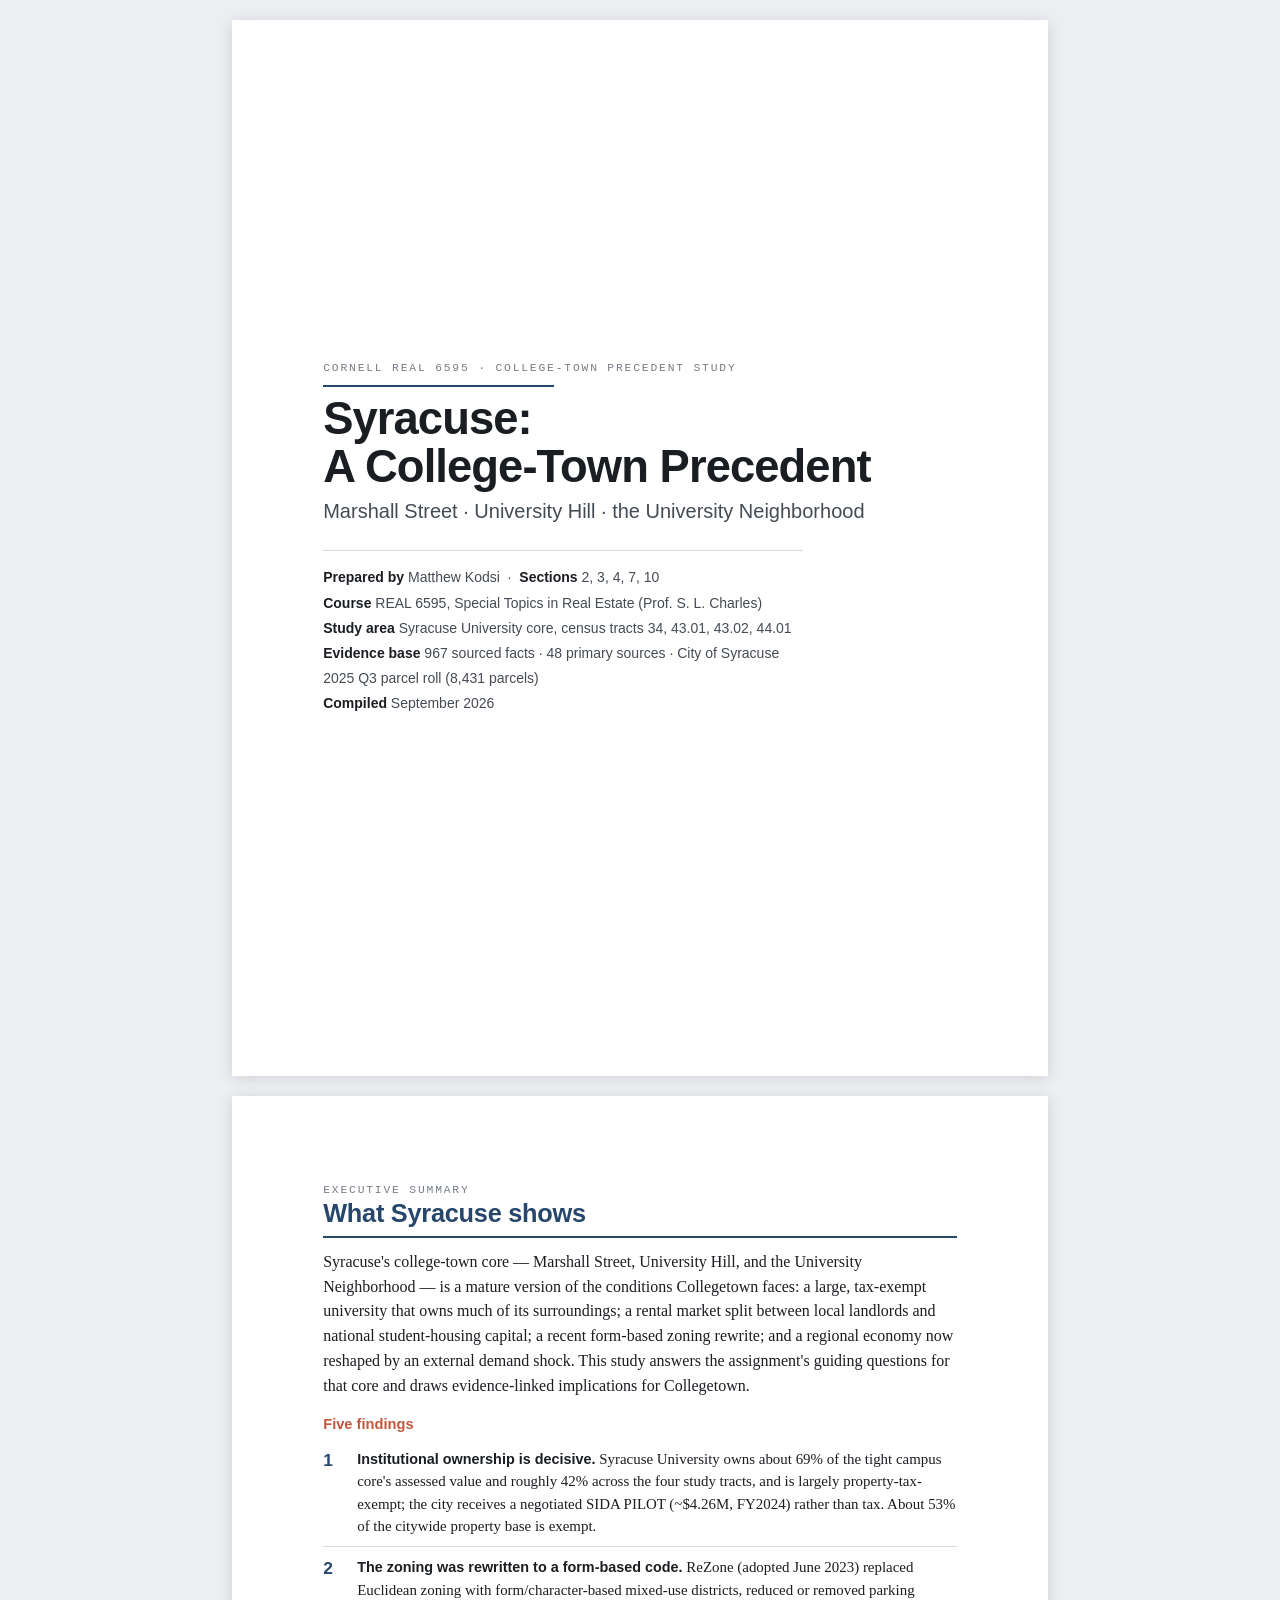
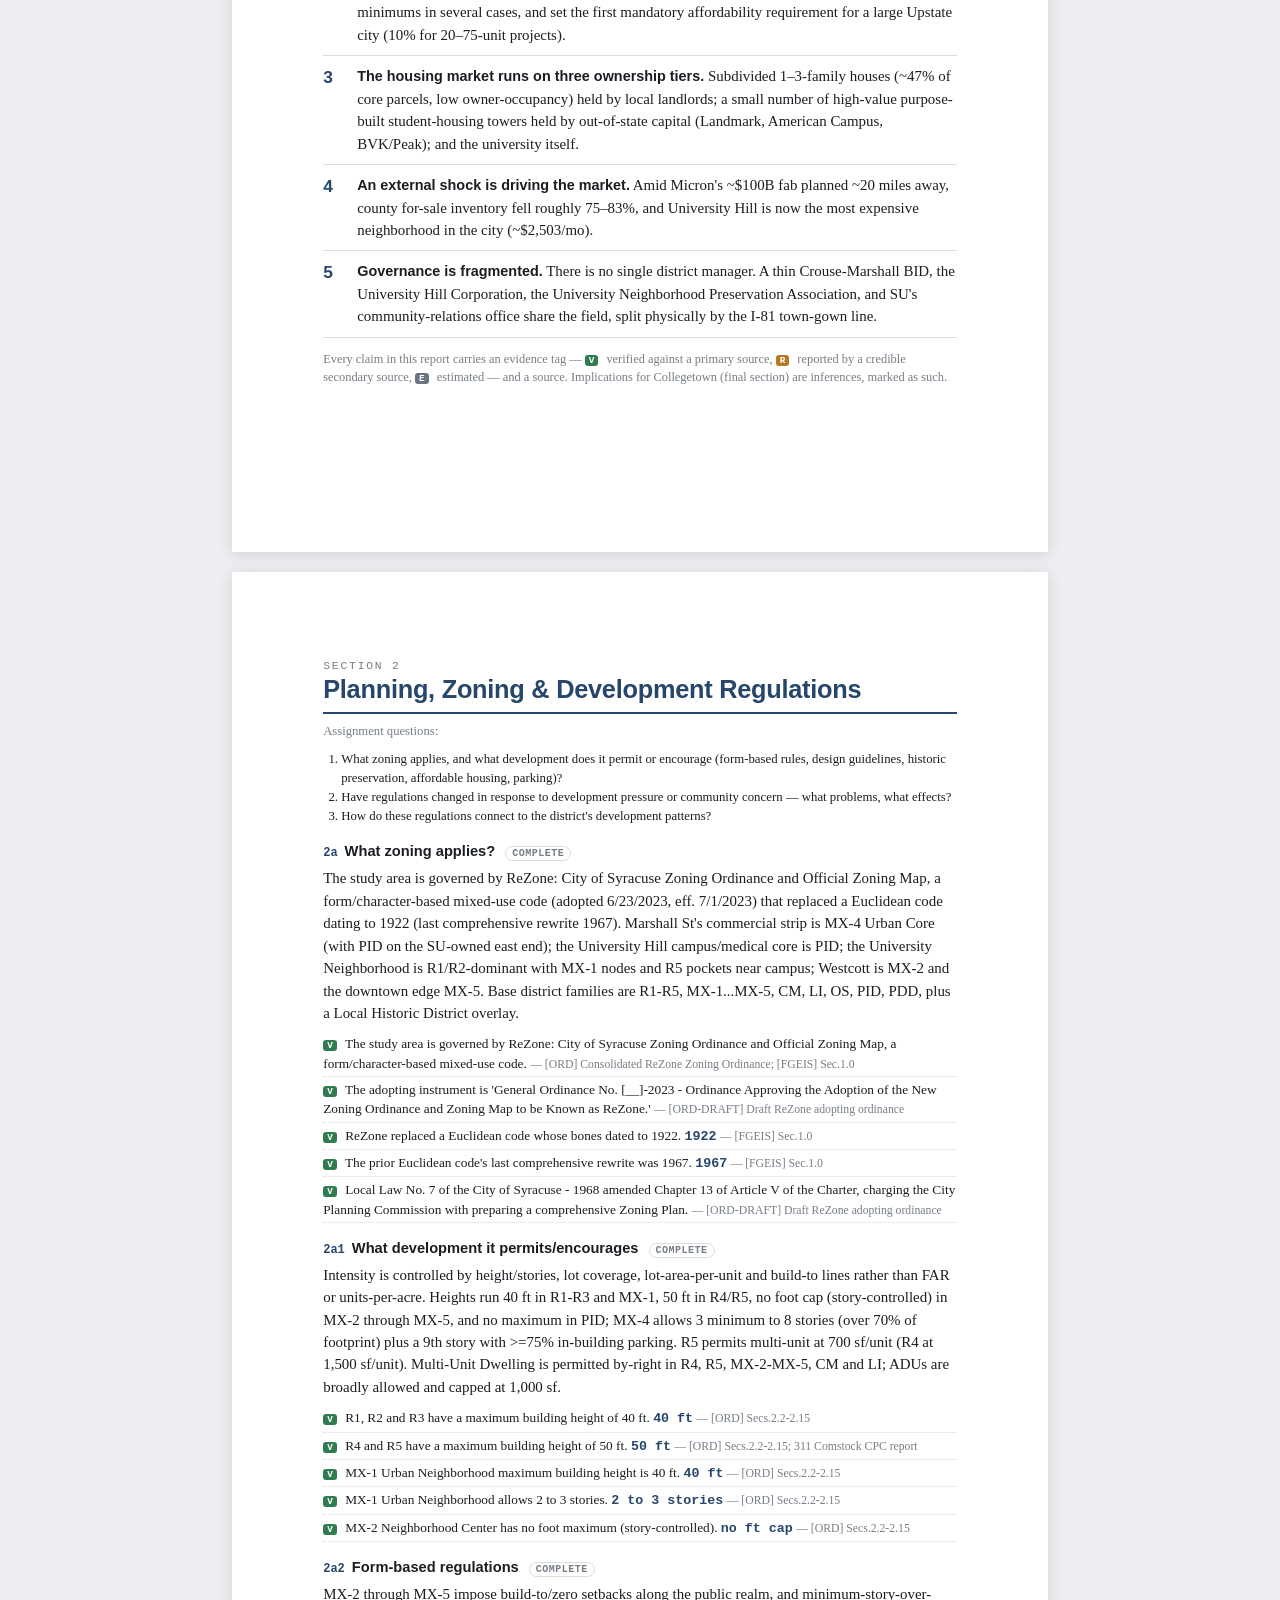
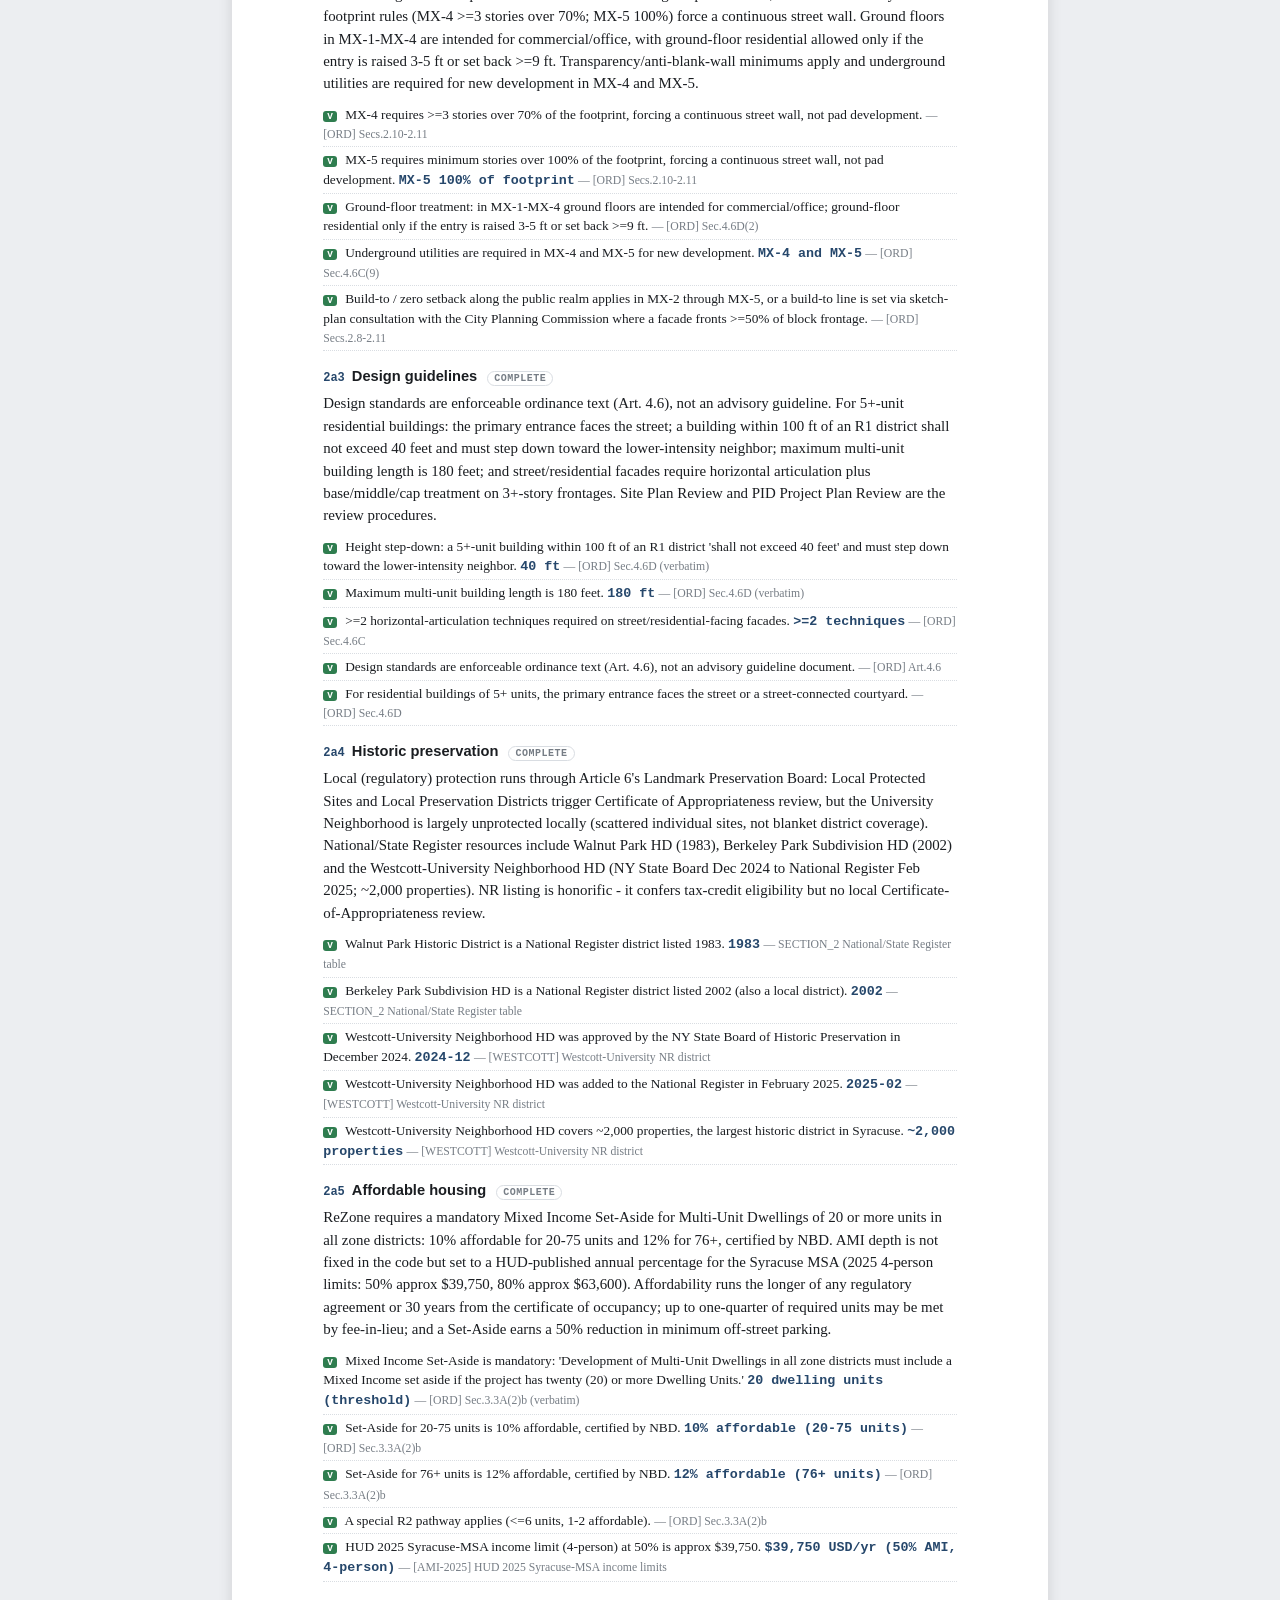
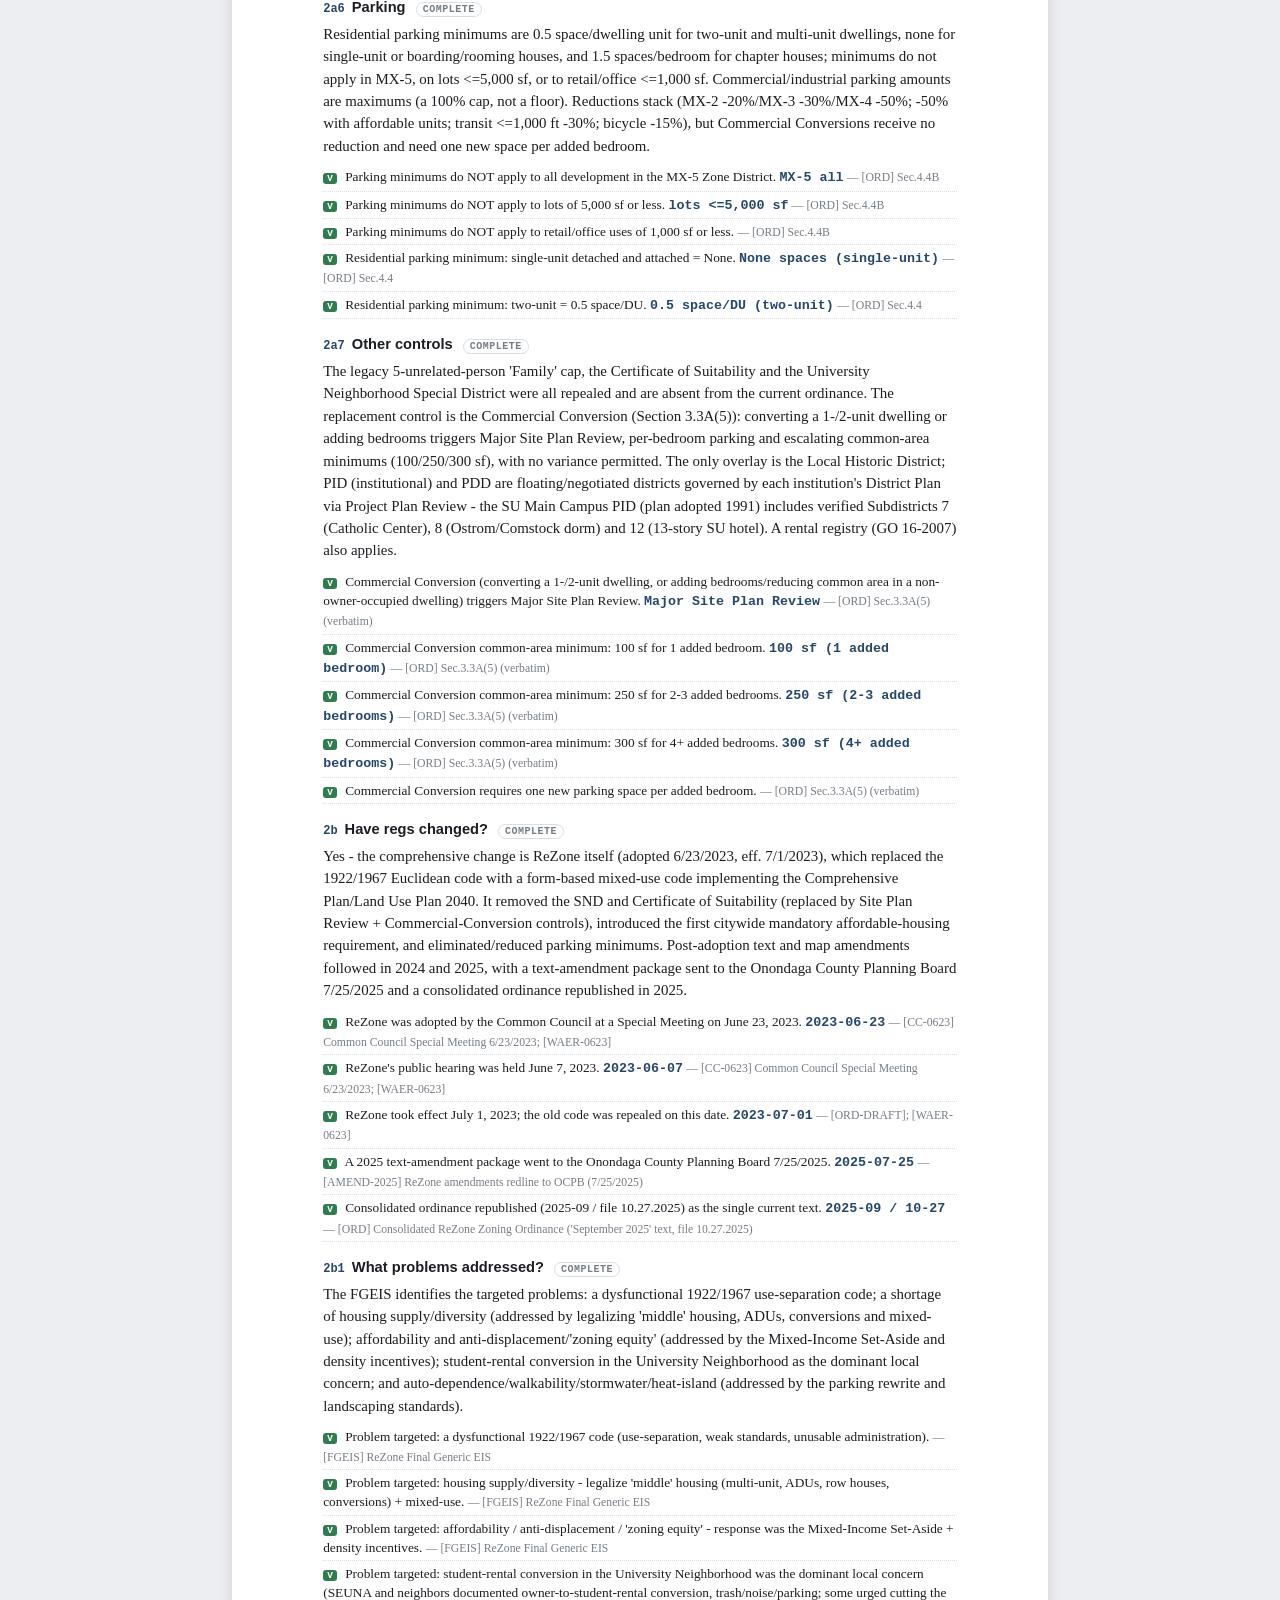
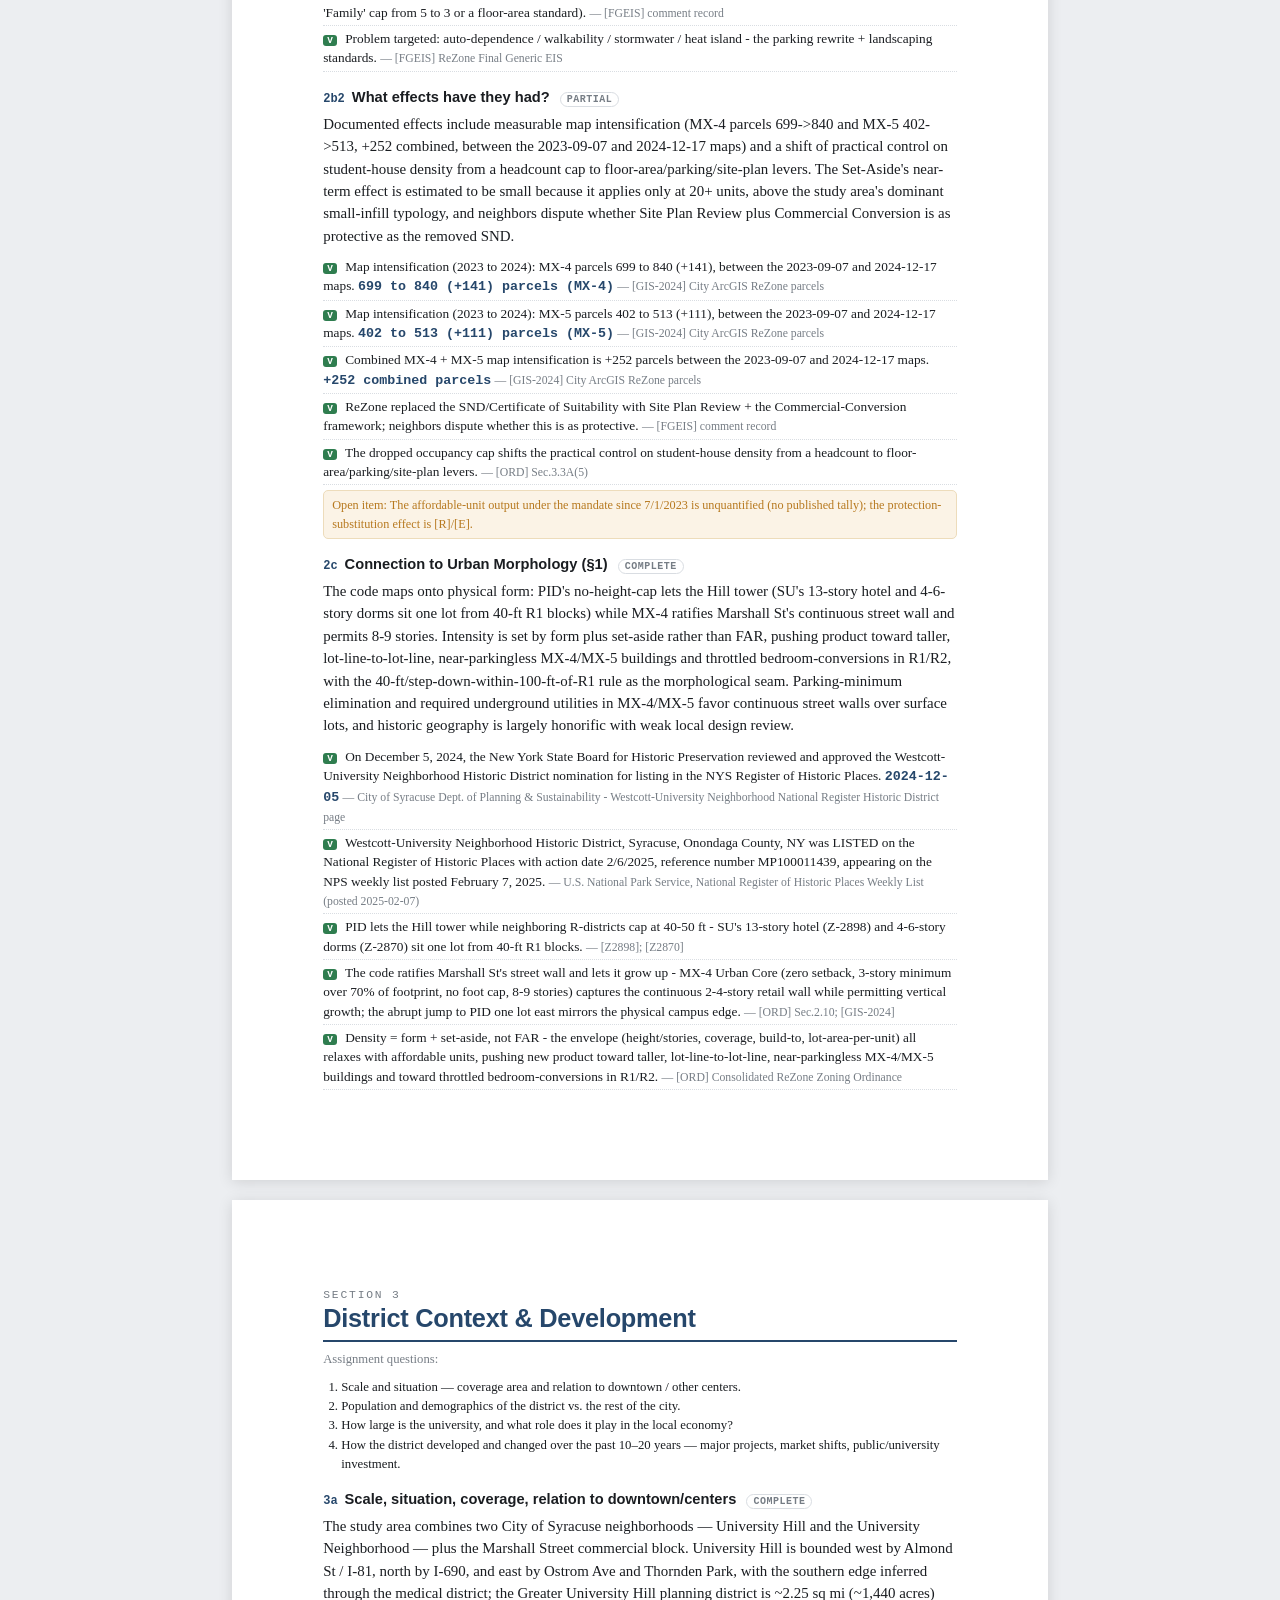
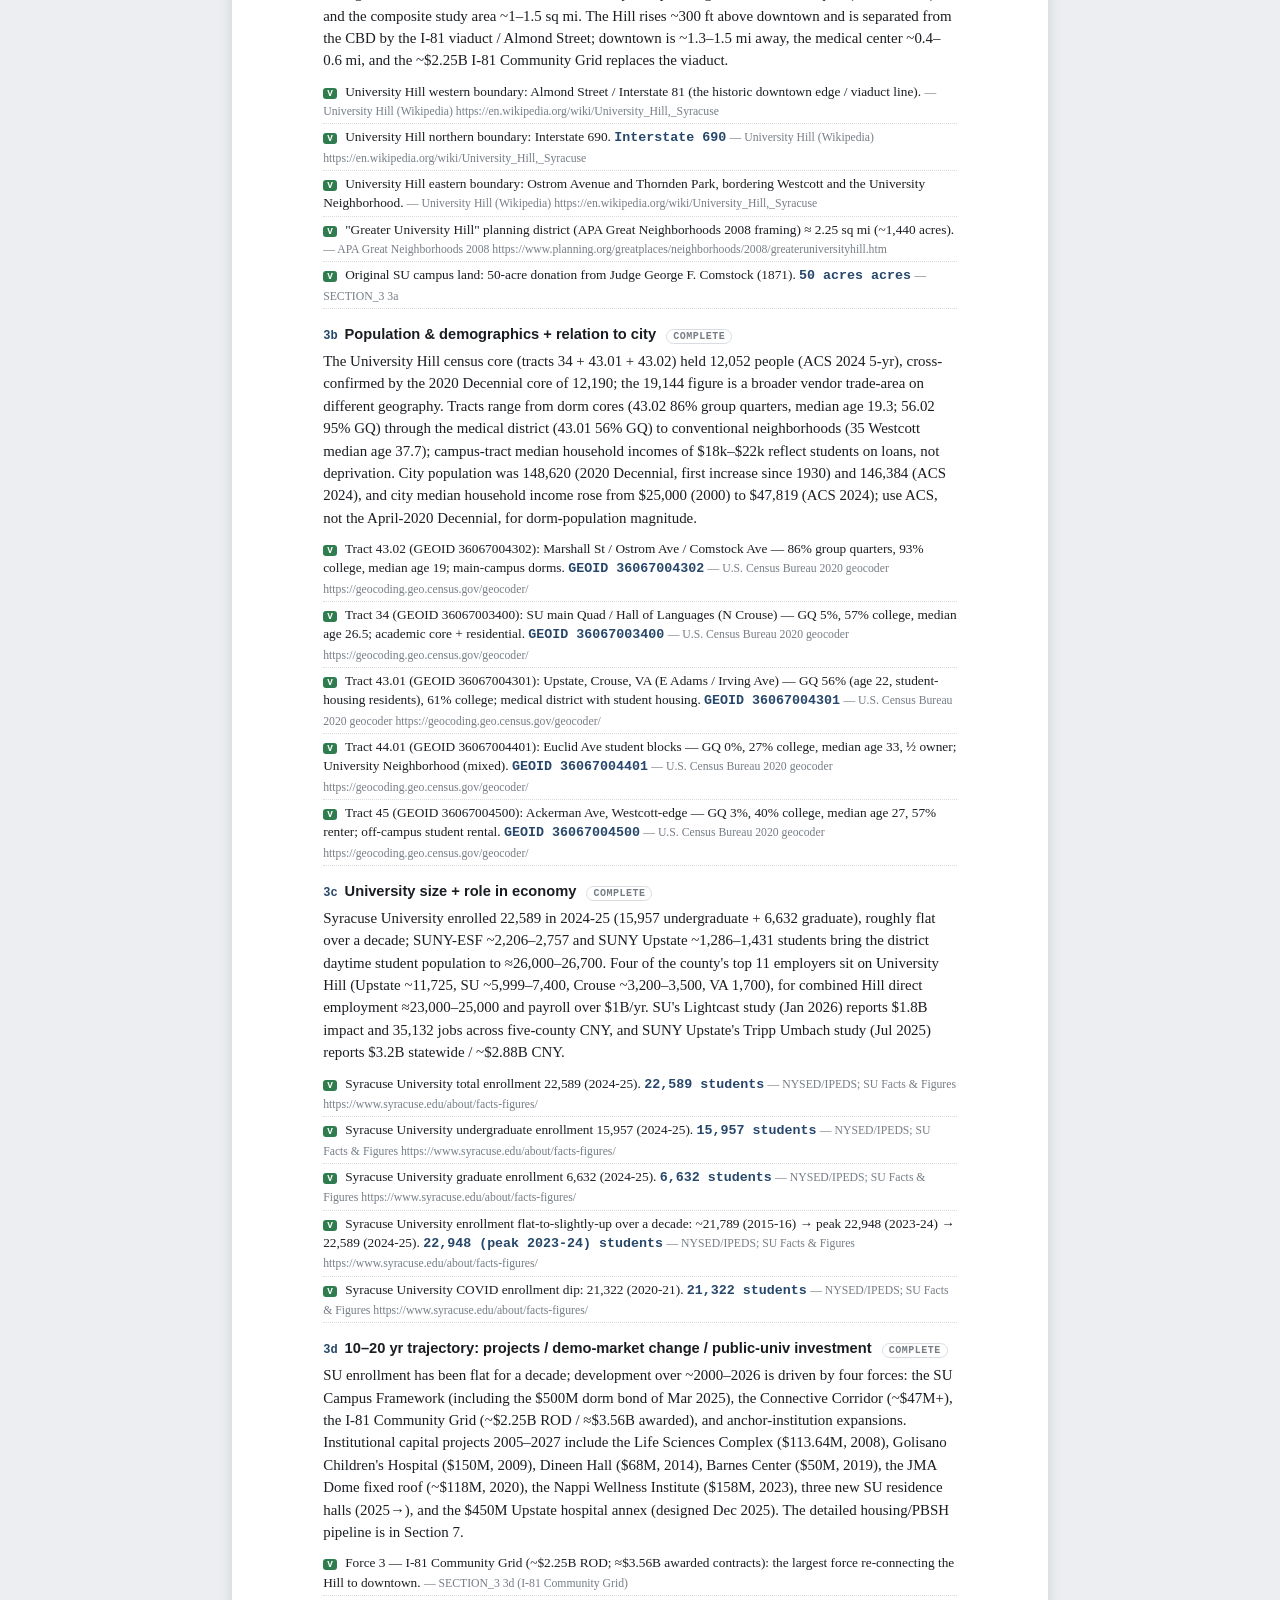
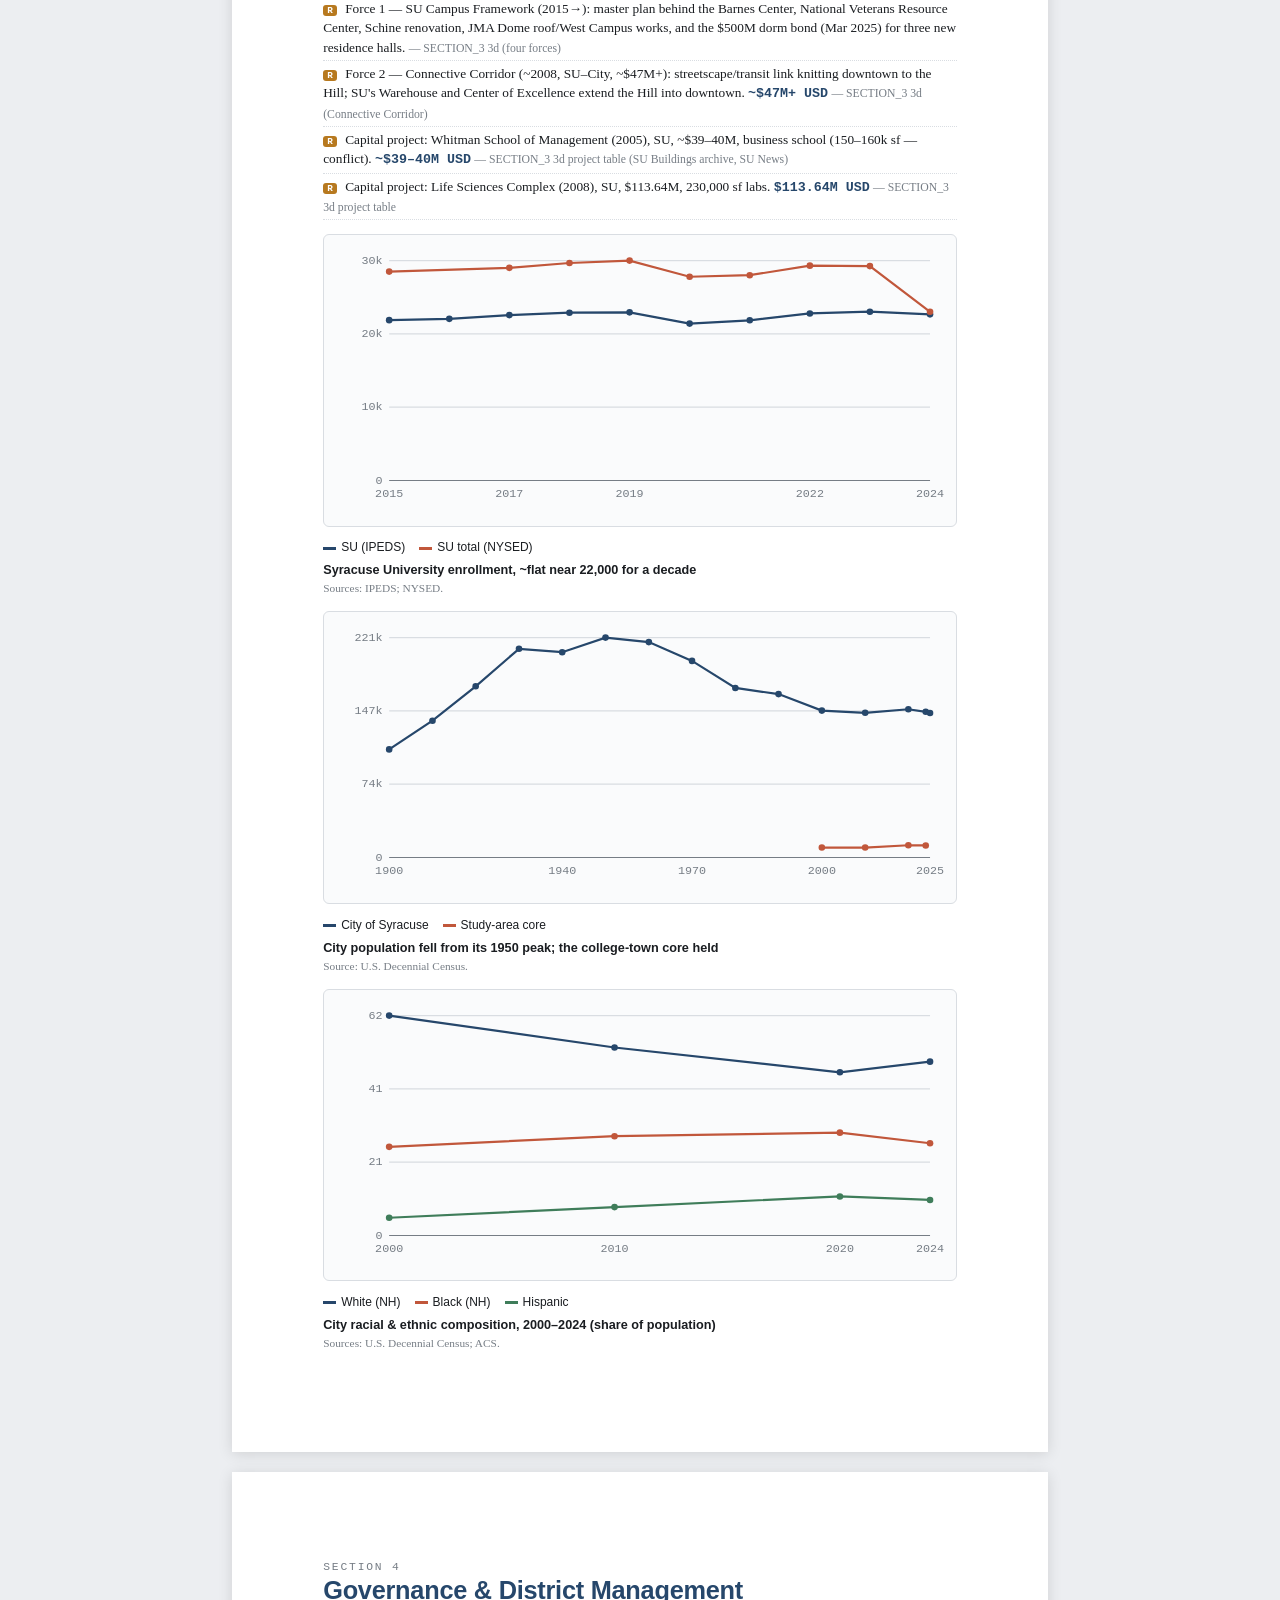
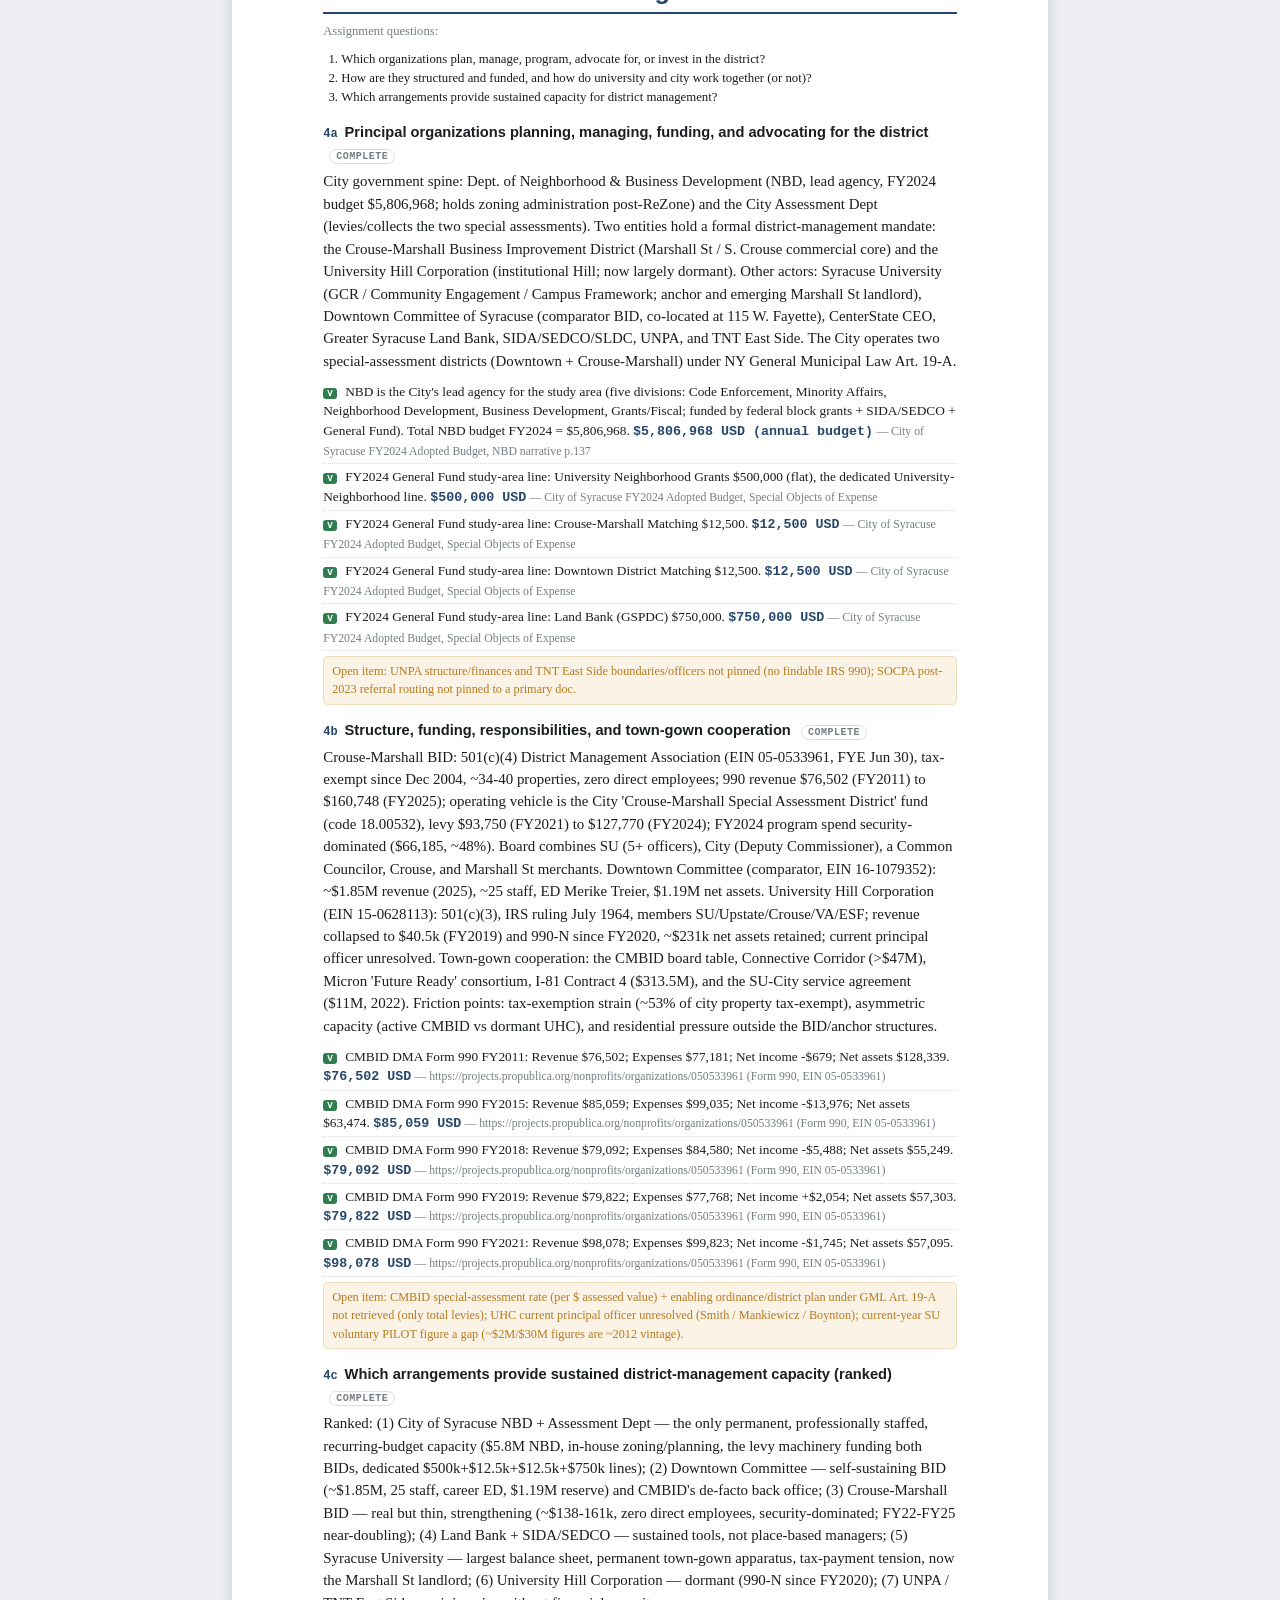
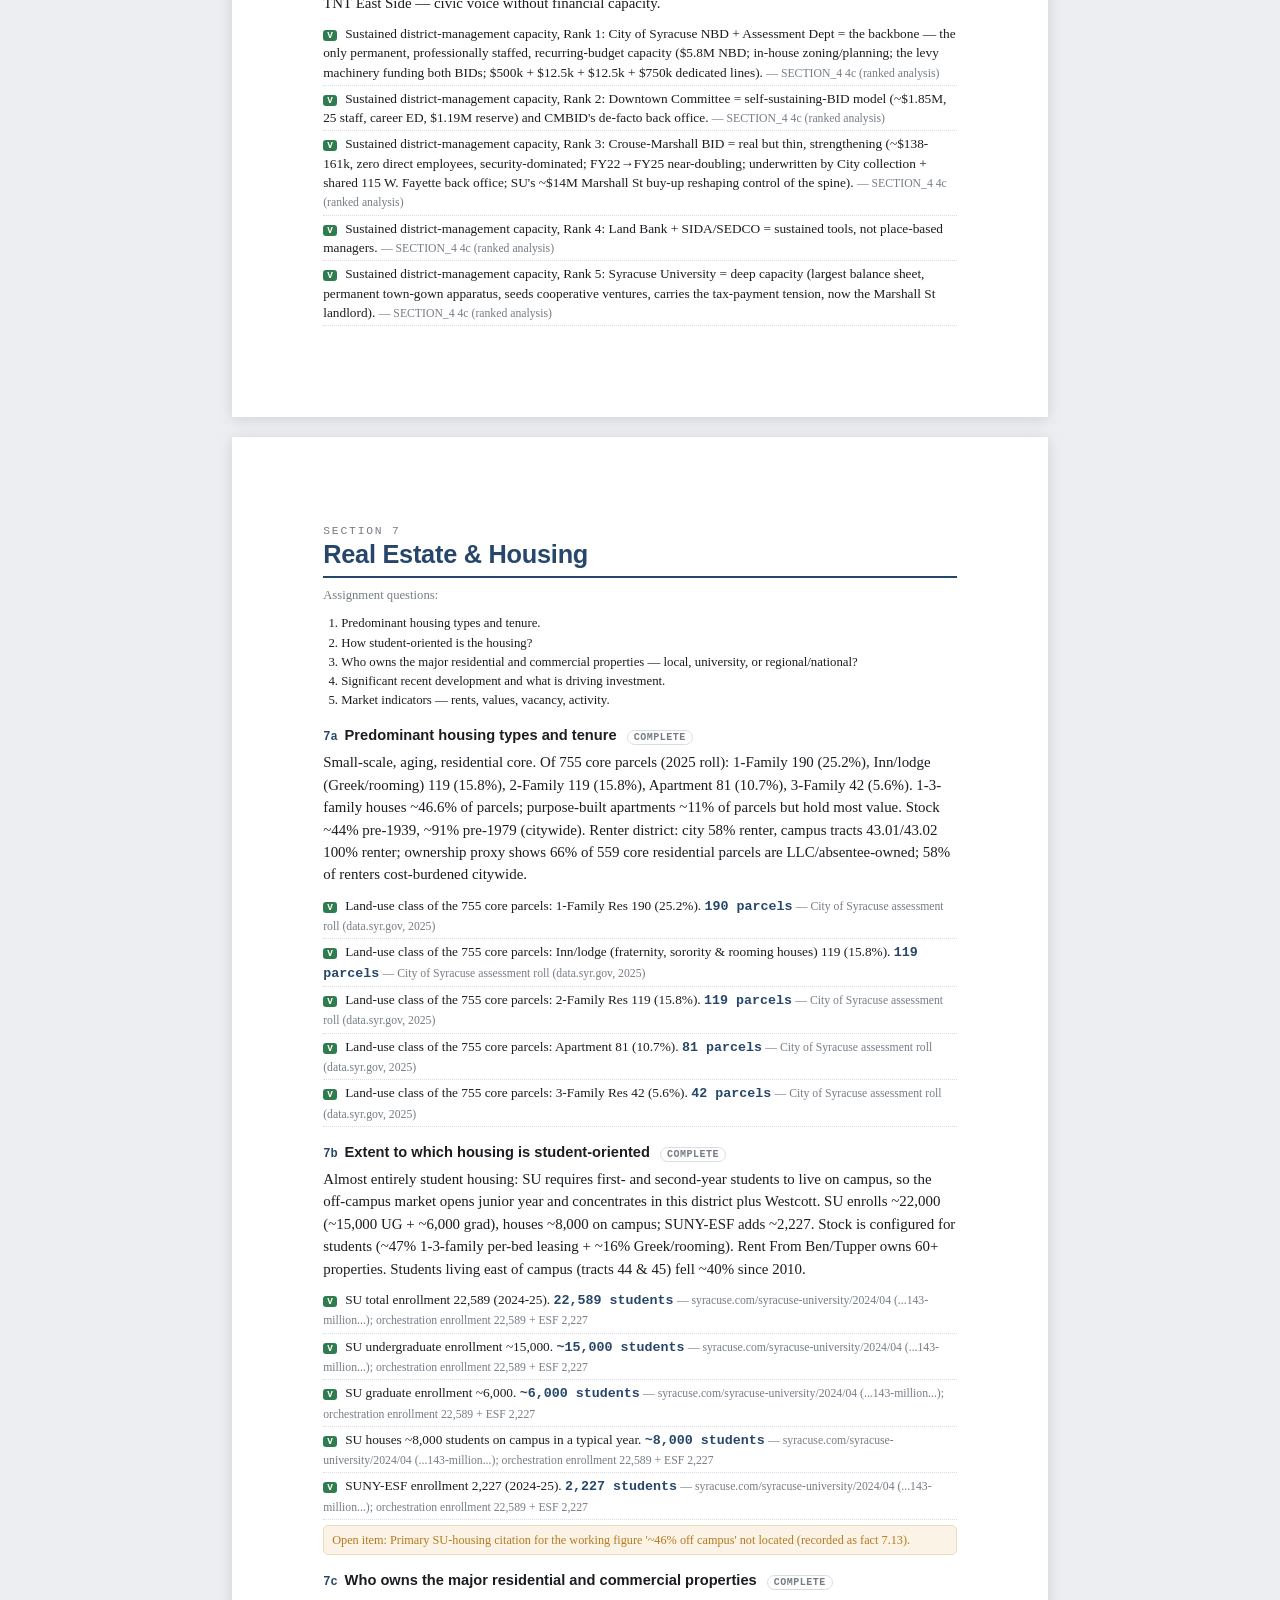
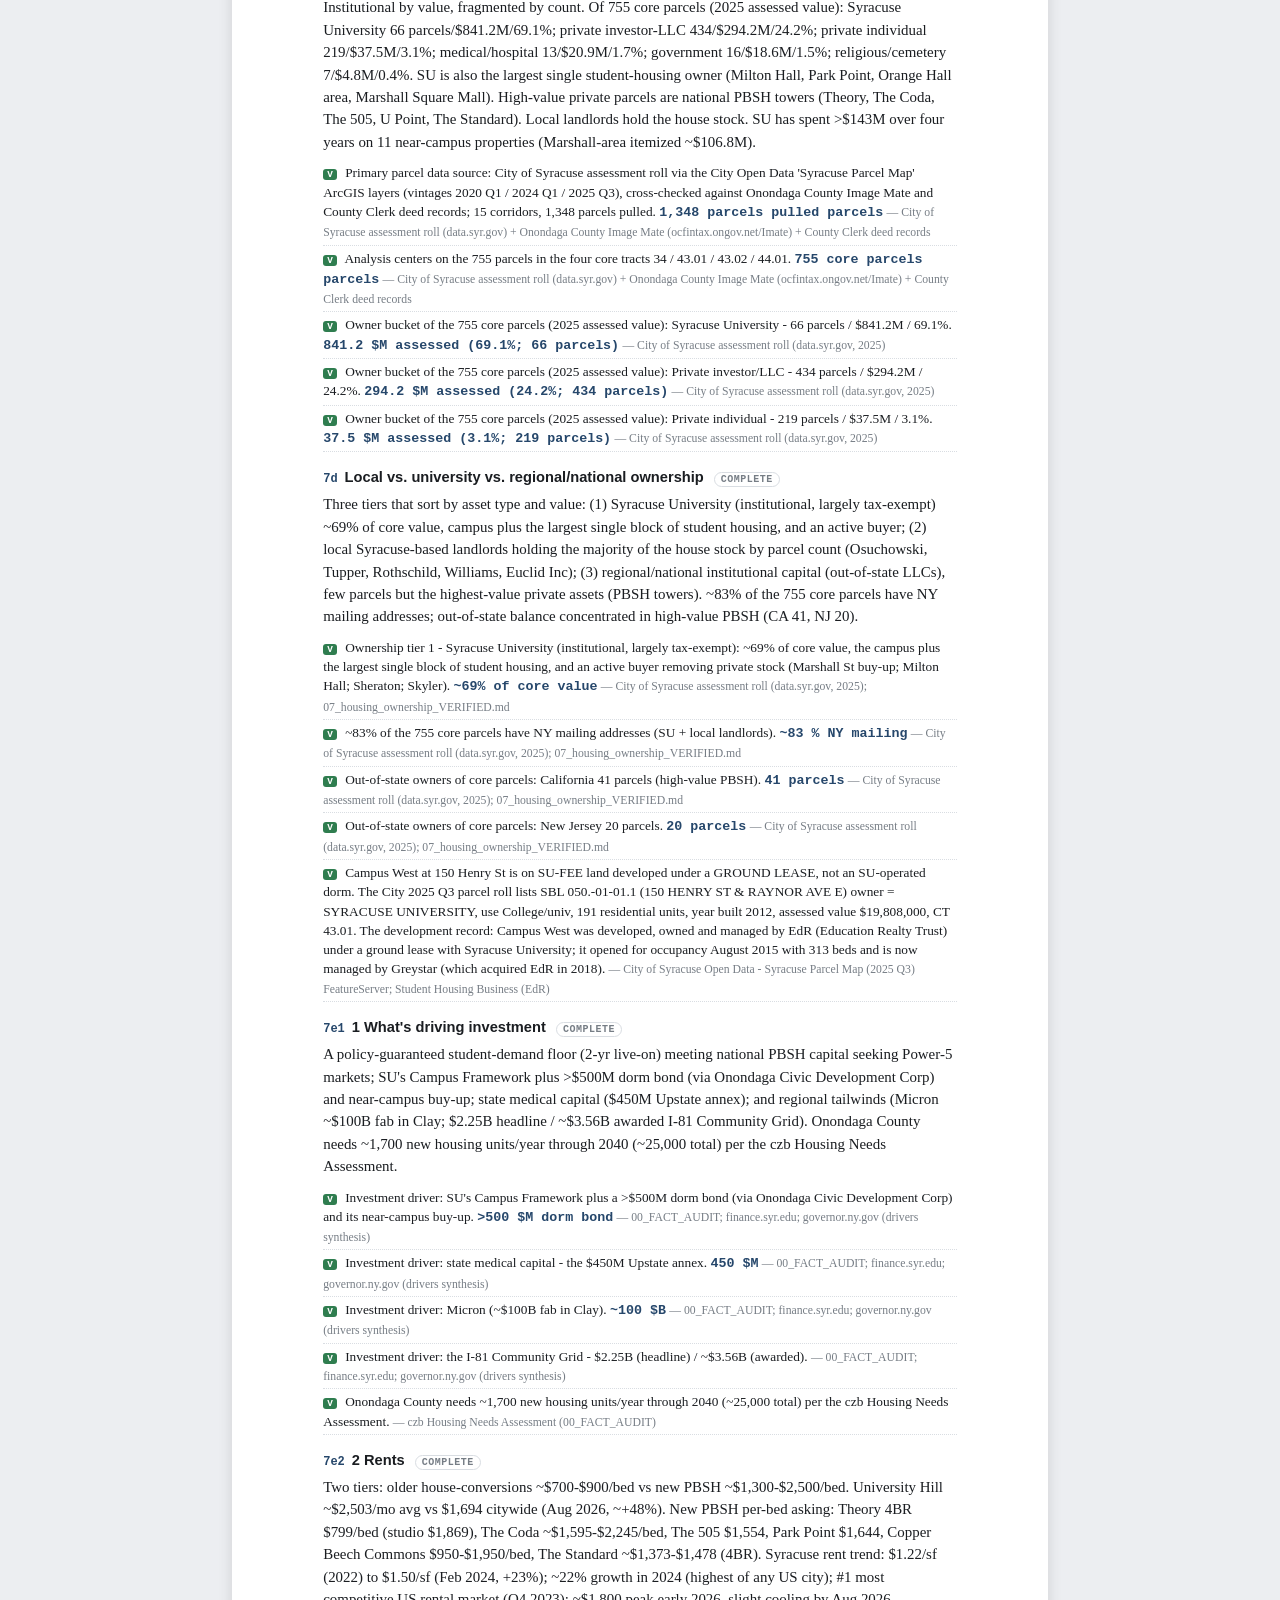
==== report.html @ fe42d358 "Syracuse College-Town Precedent Study — interactive reference tool + report + slides Co-Authored-By:" ====
<!doctype html><html lang="en"><head><meta charset="utf-8"><title>Syracuse — College-Town Precedent Study</title><style>
:root{--ink:#1a1d21;--ink2:#454b52;--ink3:#767d85;--line:#d9dde2;--accent:#26476b;--accent2:#c1573b;
  --v:#2f7d4f;--r:#b7791f;--e:#6b7280;--bg:#fff;
  --serif:"Iowan Old Style","Palatino Linotype",Palatino,Georgia,"Times New Roman",serif;
  --sans:-apple-system,BlinkMacSystemFont,"Segoe UI",Roboto,Helvetica,Arial,sans-serif;
  --mono:"SF Mono",ui-monospace,Menlo,Consolas,monospace;}
*{box-sizing:border-box}
body{margin:0;background:#eceef1;color:var(--ink);font-family:var(--serif);font-size:11.2pt;line-height:1.5}
.page{background:var(--bg);width:8.5in;min-height:11in;margin:20px auto;padding:0.9in 0.95in;box-shadow:0 2px 14px rgba(0,0,0,.12)}
h1,h2,h3,h4,.sans{font-family:var(--sans)}
h2{font-size:19pt;color:var(--accent);margin:0 0 2px;letter-spacing:-.01em;line-height:1.12}
h3{font-size:13pt;margin:20px 0 4px;color:var(--ink);border-bottom:2px solid var(--accent);padding-bottom:4px}
h4{font-size:11pt;margin:14px 0 3px;color:var(--accent2)}
p{margin:0 0 9px}
.eyebrow{font-family:var(--mono);font-size:8.5pt;letter-spacing:.16em;text-transform:uppercase;color:var(--ink3)}
.lede{font-size:12pt;line-height:1.55}
.muted{color:var(--ink3)}
.rule{height:2px;background:var(--accent);margin:8px 0 0}
/* cover */
.cover{display:flex;flex-direction:column;justify-content:center;min-height:9in}
.cover h1{font-size:34pt;line-height:1.05;margin:8px 0 6px;letter-spacing:-.02em}
.cover .sub{font-size:15pt;color:var(--ink2);font-family:var(--sans);margin-bottom:24px}
.cover .meta{font-family:var(--sans);font-size:10.5pt;color:var(--ink2);line-height:1.8;border-top:1px solid var(--line);padding-top:14px;max-width:5in}
.cover .meta b{color:var(--ink)}
/* key findings */
.kf{margin:4px 0 0}
.kf .item{display:flex;gap:12px;padding:9px 0;border-bottom:1px solid var(--line)}
.kf .n{font-family:var(--sans);font-weight:800;color:var(--accent);font-size:13pt;flex:none;width:22px}
.kf b{font-family:var(--sans);font-size:10.8pt}
/* stat row */
.stats{display:flex;flex-wrap:wrap;gap:14px;margin:12px 0}
.stat{flex:1;min-width:120px;border-left:3px solid var(--accent);padding:2px 0 2px 10px}
.stat b{font-family:var(--sans);font-size:18pt;display:block;line-height:1;color:var(--ink)}
.stat span{font-family:var(--mono);font-size:8pt;letter-spacing:.05em;text-transform:uppercase;color:var(--ink3)}
/* questions */
.q{margin:14px 0 2px}
.qh{font-family:var(--sans);font-weight:700;font-size:11pt;color:var(--ink)}
.qh .qid{color:var(--accent);font-family:var(--mono);font-size:9pt;margin-right:7px}
.ans{margin:5px 0 7px}
.badge{font-family:var(--mono);font-size:7.5pt;text-transform:uppercase;letter-spacing:.05em;padding:1px 6px;border:1px solid var(--line);border-radius:9px;color:var(--ink3);margin-left:6px}
ul.ev{list-style:none;margin:6px 0 4px;padding:0;font-size:10pt;line-height:1.45}
ul.ev li{padding:3px 0 3px 0;border-bottom:1px dotted var(--line)}
.tg{font-family:var(--mono);font-size:7pt;font-weight:700;padding:0 4px;border-radius:3px;color:#fff;margin-right:5px}
.tV{background:var(--v)}.tR{background:var(--r)}.tE{background:var(--e)}
.fv{font-family:var(--mono);color:var(--accent)}
.src{color:var(--ink3);font-size:8.8pt}
.gapnote{font-size:9.2pt;color:var(--r);background:#fbf3e6;border:1px solid #eddcbb;border-radius:5px;padding:5px 8px;margin:5px 0}
/* charts */
figure{margin:14px 0;break-inside:avoid}
figure .chart{width:100%;height:auto;background:#fafbfc;border:1px solid var(--line);border-radius:6px;padding:8px}
figure figcaption{font-family:var(--sans);font-size:9.5pt;font-weight:600;margin-top:5px}
figure .csrc{font-size:8.5pt;color:var(--ink3)}
.chart .gl{stroke:var(--line)}.chart .ax{stroke:var(--ink3)}
.chart .axl{fill:var(--ink3);font-family:var(--mono);font-size:8pt}
.chart .cl{fill:none;stroke-width:2}.chart .vl{fill:var(--ink2);font-family:var(--mono);font-size:8pt;font-weight:700}
.clegend{display:flex;gap:14px;flex-wrap:wrap;font-family:var(--sans);font-size:9pt;margin-top:5px}
.clegend i{width:13px;height:3px;display:inline-block;margin-right:5px;vertical-align:middle}
/* implication */
.imp{border:1px solid var(--line);border-left:4px solid var(--accent);border-radius:5px;padding:11px 13px;margin:9px 0;break-inside:avoid}
.imp .th{font-family:var(--sans);font-weight:700;font-size:11pt}
.imp .cl{font-size:10.4pt;margin:4px 0}
.imp .cav{font-size:9.3pt;color:var(--ink2);background:#f4f6f8;border-radius:4px;padding:6px 9px;margin-top:5px}
.imp .infl{font-family:var(--mono);font-size:7.5pt;letter-spacing:.06em;text-transform:uppercase;color:#fff;background:var(--e);border-radius:3px;padding:1px 5px}
/* sources */
.srcs{column-count:2;column-gap:22px;font-size:8.6pt;line-height:1.4}
.srcs .s{break-inside:avoid;margin-bottom:5px}
.footer{font-family:var(--mono);font-size:8pt;color:var(--ink3);text-align:center;margin-top:12px;border-top:1px solid var(--line);padding-top:6px}
@media print{body{background:#fff}.page{margin:0;box-shadow:none;width:auto;min-height:auto;padding:0.7in 0.75in}
  .page+.page{page-break-before:always}h3{break-after:avoid}}
</style></head><body><section class="page"><div class="cover">
      <div class="eyebrow">Cornell REAL 6595 · College-Town Precedent Study</div>
      <div class="rule" style="max-width:2.4in"></div>
      <h1>Syracuse:<br>A College-Town Precedent</h1>
      <div class="sub">Marshall Street · University Hill · the University Neighborhood</div>
      <div class="meta"><b>Prepared by</b> Matthew Kodsi &nbsp;·&nbsp; <b>Sections</b> 2, 3, 4, 7, 10<br>
      <b>Course</b> REAL 6595, Special Topics in Real Estate (Prof. S. L. Charles)<br>
      <b>Study area</b> Syracuse University core, census tracts 34, 43.01, 43.02, 44.01<br>
      <b>Evidence base</b> 967 sourced facts · 48 primary sources · City of Syracuse 2025 Q3 parcel roll (8,431 parcels)<br>
      <b>Compiled</b> September 2026</div></div></section><section class="page"><div class="eyebrow">Executive summary</div><h2>What Syracuse shows</h2><div class="rule"></div>
      <p class="lede" style="margin-top:12px">Syracuse&#x27;s college-town core — Marshall Street, University Hill, and the University Neighborhood — is a mature version of the conditions Collegetown faces: a large, tax-exempt university that owns much of its surroundings; a rental market split between local landlords and national student-housing capital; a recent form-based zoning rewrite; and a regional economy now reshaped by an external demand shock. This study answers the assignment&#x27;s guiding questions for that core and draws evidence-linked implications for Collegetown.</p>
      <h4>Five findings</h4><div class="kf"><div class="item"><div class="n">1</div><div><b>Institutional ownership is decisive.</b> Syracuse University owns about 69% of the tight campus core&#x27;s assessed value and roughly 42% across the four study tracts, and is largely property-tax-exempt; the city receives a negotiated SIDA PILOT (~$4.26M, FY2024) rather than tax. About 53% of the citywide property base is exempt.</div></div><div class="item"><div class="n">2</div><div><b>The zoning was rewritten to a form-based code.</b> ReZone (adopted June 2023) replaced Euclidean zoning with form/character-based mixed-use districts, reduced or removed parking minimums in several cases, and set the first mandatory affordability requirement for a large Upstate city (10% for 20–75-unit projects).</div></div><div class="item"><div class="n">3</div><div><b>The housing market runs on three ownership tiers.</b> Subdivided 1–3-family houses (~47% of core parcels, low owner-occupancy) held by local landlords; a small number of high-value purpose-built student-housing towers held by out-of-state capital (Landmark, American Campus, BVK/Peak); and the university itself.</div></div><div class="item"><div class="n">4</div><div><b>An external shock is driving the market.</b> Amid Micron&#x27;s ~$100B fab planned ~20 miles away, county for-sale inventory fell roughly 75–83%, and University Hill is now the most expensive neighborhood in the city (~$2,503/mo).</div></div><div class="item"><div class="n">5</div><div><b>Governance is fragmented.</b> There is no single district manager. A thin Crouse-Marshall BID, the University Hill Corporation, the University Neighborhood Preservation Association, and SU&#x27;s community-relations office share the field, split physically by the I-81 town-gown line.</div></div></div>
      <p class="muted" style="font-size:9.3pt;margin-top:12px">Every claim in this report carries an evidence tag — <span class="tg tV">V</span>&nbsp;verified against a primary source, <span class="tg tR">R</span>&nbsp;reported by a credible secondary source, <span class="tg tE">E</span>&nbsp;estimated — and a source. Implications for Collegetown (final section) are inferences, marked as such.</p></section><section class="page"><div class="eyebrow">Section 2</div><h2>Planning, Zoning &amp; Development Regulations</h2><div class="rule"></div>
          <p class="muted" style="font-size:9.5pt;margin-top:8px">Assignment questions: <ol style="margin:4px 0 0;padding-left:18px;font-size:9.6pt"><li>What zoning applies, and what development does it permit or encourage (form-based rules, design guidelines, historic preservation, affordable housing, parking)?</li><li>Have regulations changed in response to development pressure or community concern — what problems, what effects?</li><li>How do these regulations connect to the district&#x27;s development patterns?</li></ol></p>
          <div class="q"><div class="qh"><span class="qid">2a</span>What zoning applies?
              <span class="badge">complete</span></div>
              <p class="ans">The study area is governed by ReZone: City of Syracuse Zoning Ordinance and Official Zoning Map, a form/character-based mixed-use code (adopted 6/23/2023, eff. 7/1/2023) that replaced a Euclidean code dating to 1922 (last comprehensive rewrite 1967). Marshall St&#x27;s commercial strip is MX-4 Urban Core (with PID on the SU-owned east end); the University Hill campus/medical core is PID; the University Neighborhood is R1/R2-dominant with MX-1 nodes and R5 pockets near campus; Westcott is MX-2 and the downtown edge MX-5. Base district families are R1-R5, MX-1...MX-5, CM, LI, OS, PID, PDD, plus a Local Historic District overlay.</p><ul class='ev'><li><span class="tg tV">V</span> The study area is governed by ReZone: City of Syracuse Zoning Ordinance and Official Zoning Map, a form/character-based mixed-use code. <span class="src">— [ORD] Consolidated ReZone Zoning Ordinance; [FGEIS] Sec.1.0</span></li><li><span class="tg tV">V</span> The adopting instrument is &#x27;General Ordinance No. [__]-2023 - Ordinance Approving the Adoption of the New Zoning Ordinance and Zoning Map to be Known as ReZone.&#x27; <span class="src">— [ORD-DRAFT] Draft ReZone adopting ordinance</span></li><li><span class="tg tV">V</span> ReZone replaced a Euclidean code whose bones dated to 1922. <b class="fv">1922</b> <span class="src">— [FGEIS] Sec.1.0</span></li><li><span class="tg tV">V</span> The prior Euclidean code&#x27;s last comprehensive rewrite was 1967. <b class="fv">1967</b> <span class="src">— [FGEIS] Sec.1.0</span></li><li><span class="tg tV">V</span> Local Law No. 7 of the City of Syracuse - 1968 amended Chapter 13 of Article V of the Charter, charging the City Planning Commission with preparing a comprehensive Zoning Plan. <span class="src">— [ORD-DRAFT] Draft ReZone adopting ordinance</span></li></ul></div><div class="q"><div class="qh"><span class="qid">2a1</span>What development it permits/encourages
              <span class="badge">complete</span></div>
              <p class="ans">Intensity is controlled by height/stories, lot coverage, lot-area-per-unit and build-to lines rather than FAR or units-per-acre. Heights run 40 ft in R1-R3 and MX-1, 50 ft in R4/R5, no foot cap (story-controlled) in MX-2 through MX-5, and no maximum in PID; MX-4 allows 3 minimum to 8 stories (over 70% of footprint) plus a 9th story with &gt;=75% in-building parking. R5 permits multi-unit at 700 sf/unit (R4 at 1,500 sf/unit). Multi-Unit Dwelling is permitted by-right in R4, R5, MX-2-MX-5, CM and LI; ADUs are broadly allowed and capped at 1,000 sf.</p><ul class='ev'><li><span class="tg tV">V</span> R1, R2 and R3 have a maximum building height of 40 ft. <b class="fv">40 ft</b> <span class="src">— [ORD] Secs.2.2-2.15</span></li><li><span class="tg tV">V</span> R4 and R5 have a maximum building height of 50 ft. <b class="fv">50 ft</b> <span class="src">— [ORD] Secs.2.2-2.15; 311 Comstock CPC report</span></li><li><span class="tg tV">V</span> MX-1 Urban Neighborhood maximum building height is 40 ft. <b class="fv">40 ft</b> <span class="src">— [ORD] Secs.2.2-2.15</span></li><li><span class="tg tV">V</span> MX-1 Urban Neighborhood allows 2 to 3 stories. <b class="fv">2 to 3 stories</b> <span class="src">— [ORD] Secs.2.2-2.15</span></li><li><span class="tg tV">V</span> MX-2 Neighborhood Center has no foot maximum (story-controlled). <b class="fv">no ft cap</b> <span class="src">— [ORD] Secs.2.2-2.15</span></li></ul></div><div class="q"><div class="qh"><span class="qid">2a2</span>Form-based regulations
              <span class="badge">complete</span></div>
              <p class="ans">MX-2 through MX-5 impose build-to/zero setbacks along the public realm, and minimum-story-over-footprint rules (MX-4 &gt;=3 stories over 70%; MX-5 100%) force a continuous street wall. Ground floors in MX-1-MX-4 are intended for commercial/office, with ground-floor residential allowed only if the entry is raised 3-5 ft or set back &gt;=9 ft. Transparency/anti-blank-wall minimums apply and underground utilities are required for new development in MX-4 and MX-5.</p><ul class='ev'><li><span class="tg tV">V</span> MX-4 requires &gt;=3 stories over 70% of the footprint, forcing a continuous street wall, not pad development. <span class="src">— [ORD] Secs.2.10-2.11</span></li><li><span class="tg tV">V</span> MX-5 requires minimum stories over 100% of the footprint, forcing a continuous street wall, not pad development. <b class="fv">MX-5 100% of footprint</b> <span class="src">— [ORD] Secs.2.10-2.11</span></li><li><span class="tg tV">V</span> Ground-floor treatment: in MX-1-MX-4 ground floors are intended for commercial/office; ground-floor residential only if the entry is raised 3-5 ft or set back &gt;=9 ft. <span class="src">— [ORD] Sec.4.6D(2)</span></li><li><span class="tg tV">V</span> Underground utilities are required in MX-4 and MX-5 for new development. <b class="fv">MX-4 and MX-5</b> <span class="src">— [ORD] Sec.4.6C(9)</span></li><li><span class="tg tV">V</span> Build-to / zero setback along the public realm applies in MX-2 through MX-5, or a build-to line is set via sketch-plan consultation with the City Planning Commission where a facade fronts &gt;=50% of block frontage. <span class="src">— [ORD] Secs.2.8-2.11</span></li></ul></div><div class="q"><div class="qh"><span class="qid">2a3</span>Design guidelines
              <span class="badge">complete</span></div>
              <p class="ans">Design standards are enforceable ordinance text (Art. 4.6), not an advisory guideline. For 5+-unit residential buildings: the primary entrance faces the street; a building within 100 ft of an R1 district shall not exceed 40 feet and must step down toward the lower-intensity neighbor; maximum multi-unit building length is 180 feet; and street/residential facades require horizontal articulation plus base/middle/cap treatment on 3+-story frontages. Site Plan Review and PID Project Plan Review are the review procedures.</p><ul class='ev'><li><span class="tg tV">V</span> Height step-down: a 5+-unit building within 100 ft of an R1 district &#x27;shall not exceed 40 feet&#x27; and must step down toward the lower-intensity neighbor. <b class="fv">40 ft</b> <span class="src">— [ORD] Sec.4.6D (verbatim)</span></li><li><span class="tg tV">V</span> Maximum multi-unit building length is 180 feet. <b class="fv">180 ft</b> <span class="src">— [ORD] Sec.4.6D (verbatim)</span></li><li><span class="tg tV">V</span> &gt;=2 horizontal-articulation techniques required on street/residential-facing facades. <b class="fv">&gt;=2 techniques</b> <span class="src">— [ORD] Sec.4.6C</span></li><li><span class="tg tV">V</span> Design standards are enforceable ordinance text (Art. 4.6), not an advisory guideline document. <span class="src">— [ORD] Art.4.6</span></li><li><span class="tg tV">V</span> For residential buildings of 5+ units, the primary entrance faces the street or a street-connected courtyard. <span class="src">— [ORD] Sec.4.6D</span></li></ul></div><div class="q"><div class="qh"><span class="qid">2a4</span>Historic preservation
              <span class="badge">complete</span></div>
              <p class="ans">Local (regulatory) protection runs through Article 6&#x27;s Landmark Preservation Board: Local Protected Sites and Local Preservation Districts trigger Certificate of Appropriateness review, but the University Neighborhood is largely unprotected locally (scattered individual sites, not blanket district coverage). National/State Register resources include Walnut Park HD (1983), Berkeley Park Subdivision HD (2002) and the Westcott-University Neighborhood HD (NY State Board Dec 2024 to National Register Feb 2025; ~2,000 properties). NR listing is honorific - it confers tax-credit eligibility but no local Certificate-of-Appropriateness review.</p><ul class='ev'><li><span class="tg tV">V</span> Walnut Park Historic District is a National Register district listed 1983. <b class="fv">1983</b> <span class="src">— SECTION_2 National/State Register table</span></li><li><span class="tg tV">V</span> Berkeley Park Subdivision HD is a National Register district listed 2002 (also a local district). <b class="fv">2002</b> <span class="src">— SECTION_2 National/State Register table</span></li><li><span class="tg tV">V</span> Westcott-University Neighborhood HD was approved by the NY State Board of Historic Preservation in December 2024. <b class="fv">2024-12</b> <span class="src">— [WESTCOTT] Westcott-University NR district</span></li><li><span class="tg tV">V</span> Westcott-University Neighborhood HD was added to the National Register in February 2025. <b class="fv">2025-02</b> <span class="src">— [WESTCOTT] Westcott-University NR district</span></li><li><span class="tg tV">V</span> Westcott-University Neighborhood HD covers ~2,000 properties, the largest historic district in Syracuse. <b class="fv">~2,000 properties</b> <span class="src">— [WESTCOTT] Westcott-University NR district</span></li></ul></div><div class="q"><div class="qh"><span class="qid">2a5</span>Affordable housing
              <span class="badge">complete</span></div>
              <p class="ans">ReZone requires a mandatory Mixed Income Set-Aside for Multi-Unit Dwellings of 20 or more units in all zone districts: 10% affordable for 20-75 units and 12% for 76+, certified by NBD. AMI depth is not fixed in the code but set to a HUD-published annual percentage for the Syracuse MSA (2025 4-person limits: 50% approx $39,750, 80% approx $63,600). Affordability runs the longer of any regulatory agreement or 30 years from the certificate of occupancy; up to one-quarter of required units may be met by fee-in-lieu; and a Set-Aside earns a 50% reduction in minimum off-street parking.</p><ul class='ev'><li><span class="tg tV">V</span> Mixed Income Set-Aside is mandatory: &#x27;Development of Multi-Unit Dwellings in all zone districts must include a Mixed Income set aside if the project has twenty (20) or more Dwelling Units.&#x27; <b class="fv">20 dwelling units (threshold)</b> <span class="src">— [ORD] Sec.3.3A(2)b (verbatim)</span></li><li><span class="tg tV">V</span> Set-Aside for 20-75 units is 10% affordable, certified by NBD. <b class="fv">10% affordable (20-75 units)</b> <span class="src">— [ORD] Sec.3.3A(2)b</span></li><li><span class="tg tV">V</span> Set-Aside for 76+ units is 12% affordable, certified by NBD. <b class="fv">12% affordable (76+ units)</b> <span class="src">— [ORD] Sec.3.3A(2)b</span></li><li><span class="tg tV">V</span> A special R2 pathway applies (&lt;=6 units, 1-2 affordable). <span class="src">— [ORD] Sec.3.3A(2)b</span></li><li><span class="tg tV">V</span> HUD 2025 Syracuse-MSA income limit (4-person) at 50% is approx $39,750. <b class="fv">$39,750 USD/yr (50% AMI, 4-person)</b> <span class="src">— [AMI-2025] HUD 2025 Syracuse-MSA income limits</span></li></ul></div><div class="q"><div class="qh"><span class="qid">2a6</span>Parking
              <span class="badge">complete</span></div>
              <p class="ans">Residential parking minimums are 0.5 space/dwelling unit for two-unit and multi-unit dwellings, none for single-unit or boarding/rooming houses, and 1.5 spaces/bedroom for chapter houses; minimums do not apply in MX-5, on lots &lt;=5,000 sf, or to retail/office &lt;=1,000 sf. Commercial/industrial parking amounts are maximums (a 100% cap, not a floor). Reductions stack (MX-2 -20%/MX-3 -30%/MX-4 -50%; -50% with affordable units; transit &lt;=1,000 ft -30%; bicycle -15%), but Commercial Conversions receive no reduction and need one new space per added bedroom.</p><ul class='ev'><li><span class="tg tV">V</span> Parking minimums do NOT apply to all development in the MX-5 Zone District. <b class="fv">MX-5 all</b> <span class="src">— [ORD] Sec.4.4B</span></li><li><span class="tg tV">V</span> Parking minimums do NOT apply to lots of 5,000 sf or less. <b class="fv">lots &lt;=5,000 sf</b> <span class="src">— [ORD] Sec.4.4B</span></li><li><span class="tg tV">V</span> Parking minimums do NOT apply to retail/office uses of 1,000 sf or less. <span class="src">— [ORD] Sec.4.4B</span></li><li><span class="tg tV">V</span> Residential parking minimum: single-unit detached and attached = None. <b class="fv">None spaces (single-unit)</b> <span class="src">— [ORD] Sec.4.4</span></li><li><span class="tg tV">V</span> Residential parking minimum: two-unit = 0.5 space/DU. <b class="fv">0.5 space/DU (two-unit)</b> <span class="src">— [ORD] Sec.4.4</span></li></ul></div><div class="q"><div class="qh"><span class="qid">2a7</span>Other controls
              <span class="badge">complete</span></div>
              <p class="ans">The legacy 5-unrelated-person &#x27;Family&#x27; cap, the Certificate of Suitability and the University Neighborhood Special District were all repealed and are absent from the current ordinance. The replacement control is the Commercial Conversion (Section 3.3A(5)): converting a 1-/2-unit dwelling or adding bedrooms triggers Major Site Plan Review, per-bedroom parking and escalating common-area minimums (100/250/300 sf), with no variance permitted. The only overlay is the Local Historic District; PID (institutional) and PDD are floating/negotiated districts governed by each institution&#x27;s District Plan via Project Plan Review - the SU Main Campus PID (plan adopted 1991) includes verified Subdistricts 7 (Catholic Center), 8 (Ostrom/Comstock dorm) and 12 (13-story SU hotel). A rental registry (GO 16-2007) also applies.</p><ul class='ev'><li><span class="tg tV">V</span> Commercial Conversion (converting a 1-/2-unit dwelling, or adding bedrooms/reducing common area in a non-owner-occupied dwelling) triggers Major Site Plan Review. <b class="fv">Major Site Plan Review</b> <span class="src">— [ORD] Sec.3.3A(5) (verbatim)</span></li><li><span class="tg tV">V</span> Commercial Conversion common-area minimum: 100 sf for 1 added bedroom. <b class="fv">100 sf (1 added bedroom)</b> <span class="src">— [ORD] Sec.3.3A(5) (verbatim)</span></li><li><span class="tg tV">V</span> Commercial Conversion common-area minimum: 250 sf for 2-3 added bedrooms. <b class="fv">250 sf (2-3 added bedrooms)</b> <span class="src">— [ORD] Sec.3.3A(5) (verbatim)</span></li><li><span class="tg tV">V</span> Commercial Conversion common-area minimum: 300 sf for 4+ added bedrooms. <b class="fv">300 sf (4+ added bedrooms)</b> <span class="src">— [ORD] Sec.3.3A(5) (verbatim)</span></li><li><span class="tg tV">V</span> Commercial Conversion requires one new parking space per added bedroom. <span class="src">— [ORD] Sec.3.3A(5) (verbatim)</span></li></ul></div><div class="q"><div class="qh"><span class="qid">2b</span>Have regs changed?
              <span class="badge">complete</span></div>
              <p class="ans">Yes - the comprehensive change is ReZone itself (adopted 6/23/2023, eff. 7/1/2023), which replaced the 1922/1967 Euclidean code with a form-based mixed-use code implementing the Comprehensive Plan/Land Use Plan 2040. It removed the SND and Certificate of Suitability (replaced by Site Plan Review + Commercial-Conversion controls), introduced the first citywide mandatory affordable-housing requirement, and eliminated/reduced parking minimums. Post-adoption text and map amendments followed in 2024 and 2025, with a text-amendment package sent to the Onondaga County Planning Board 7/25/2025 and a consolidated ordinance republished in 2025.</p><ul class='ev'><li><span class="tg tV">V</span> ReZone was adopted by the Common Council at a Special Meeting on June 23, 2023. <b class="fv">2023-06-23</b> <span class="src">— [CC-0623] Common Council Special Meeting 6/23/2023; [WAER-0623]</span></li><li><span class="tg tV">V</span> ReZone&#x27;s public hearing was held June 7, 2023. <b class="fv">2023-06-07</b> <span class="src">— [CC-0623] Common Council Special Meeting 6/23/2023; [WAER-0623]</span></li><li><span class="tg tV">V</span> ReZone took effect July 1, 2023; the old code was repealed on this date. <b class="fv">2023-07-01</b> <span class="src">— [ORD-DRAFT]; [WAER-0623]</span></li><li><span class="tg tV">V</span> A 2025 text-amendment package went to the Onondaga County Planning Board 7/25/2025. <b class="fv">2025-07-25</b> <span class="src">— [AMEND-2025] ReZone amendments redline to OCPB (7/25/2025)</span></li><li><span class="tg tV">V</span> Consolidated ordinance republished (2025-09 / file 10.27.2025) as the single current text. <b class="fv">2025-09 / 10-27</b> <span class="src">— [ORD] Consolidated ReZone Zoning Ordinance (&#x27;September 2025&#x27; text, file 10.27.2025)</span></li></ul></div><div class="q"><div class="qh"><span class="qid">2b1</span>What problems addressed?
              <span class="badge">complete</span></div>
              <p class="ans">The FGEIS identifies the targeted problems: a dysfunctional 1922/1967 use-separation code; a shortage of housing supply/diversity (addressed by legalizing &#x27;middle&#x27; housing, ADUs, conversions and mixed-use); affordability and anti-displacement/&#x27;zoning equity&#x27; (addressed by the Mixed-Income Set-Aside and density incentives); student-rental conversion in the University Neighborhood as the dominant local concern; and auto-dependence/walkability/stormwater/heat-island (addressed by the parking rewrite and landscaping standards).</p><ul class='ev'><li><span class="tg tV">V</span> Problem targeted: a dysfunctional 1922/1967 code (use-separation, weak standards, unusable administration). <span class="src">— [FGEIS] ReZone Final Generic EIS</span></li><li><span class="tg tV">V</span> Problem targeted: housing supply/diversity - legalize &#x27;middle&#x27; housing (multi-unit, ADUs, row houses, conversions) + mixed-use. <span class="src">— [FGEIS] ReZone Final Generic EIS</span></li><li><span class="tg tV">V</span> Problem targeted: affordability / anti-displacement / &#x27;zoning equity&#x27; - response was the Mixed-Income Set-Aside + density incentives. <span class="src">— [FGEIS] ReZone Final Generic EIS</span></li><li><span class="tg tV">V</span> Problem targeted: student-rental conversion in the University Neighborhood was the dominant local concern (SEUNA and neighbors documented owner-to-student-rental conversion, trash/noise/parking; some urged cutting the &#x27;Family&#x27; cap from 5 to 3 or a floor-area standard). <span class="src">— [FGEIS] comment record</span></li><li><span class="tg tV">V</span> Problem targeted: auto-dependence / walkability / stormwater / heat island - the parking rewrite + landscaping standards. <span class="src">— [FGEIS] ReZone Final Generic EIS</span></li></ul></div><div class="q"><div class="qh"><span class="qid">2b2</span>What effects have they had?
              <span class="badge">partial</span></div>
              <p class="ans">Documented effects include measurable map intensification (MX-4 parcels 699-&gt;840 and MX-5 402-&gt;513, +252 combined, between the 2023-09-07 and 2024-12-17 maps) and a shift of practical control on student-house density from a headcount cap to floor-area/parking/site-plan levers. The Set-Aside&#x27;s near-term effect is estimated to be small because it applies only at 20+ units, above the study area&#x27;s dominant small-infill typology, and neighbors dispute whether Site Plan Review plus Commercial Conversion is as protective as the removed SND.</p><ul class='ev'><li><span class="tg tV">V</span> Map intensification (2023 to 2024): MX-4 parcels 699 to 840 (+141), between the 2023-09-07 and 2024-12-17 maps. <b class="fv">699 to 840 (+141) parcels (MX-4)</b> <span class="src">— [GIS-2024] City ArcGIS ReZone parcels</span></li><li><span class="tg tV">V</span> Map intensification (2023 to 2024): MX-5 parcels 402 to 513 (+111), between the 2023-09-07 and 2024-12-17 maps. <b class="fv">402 to 513 (+111) parcels (MX-5)</b> <span class="src">— [GIS-2024] City ArcGIS ReZone parcels</span></li><li><span class="tg tV">V</span> Combined MX-4 + MX-5 map intensification is +252 parcels between the 2023-09-07 and 2024-12-17 maps. <b class="fv">+252 combined parcels</b> <span class="src">— [GIS-2024] City ArcGIS ReZone parcels</span></li><li><span class="tg tV">V</span> ReZone replaced the SND/Certificate of Suitability with Site Plan Review + the Commercial-Conversion framework; neighbors dispute whether this is as protective. <span class="src">— [FGEIS] comment record</span></li><li><span class="tg tV">V</span> The dropped occupancy cap shifts the practical control on student-house density from a headcount to floor-area/parking/site-plan levers. <span class="src">— [ORD] Sec.3.3A(5)</span></li></ul><div class='gapnote'>Open item: The affordable-unit output under the mandate since 7/1/2023 is unquantified (no published tally); the protection-substitution effect is [R]/[E].</div></div><div class="q"><div class="qh"><span class="qid">2c</span>Connection to Urban Morphology (§1)
              <span class="badge">complete</span></div>
              <p class="ans">The code maps onto physical form: PID&#x27;s no-height-cap lets the Hill tower (SU&#x27;s 13-story hotel and 4-6-story dorms sit one lot from 40-ft R1 blocks) while MX-4 ratifies Marshall St&#x27;s continuous street wall and permits 8-9 stories. Intensity is set by form plus set-aside rather than FAR, pushing product toward taller, lot-line-to-lot-line, near-parkingless MX-4/MX-5 buildings and throttled bedroom-conversions in R1/R2, with the 40-ft/step-down-within-100-ft-of-R1 rule as the morphological seam. Parking-minimum elimination and required underground utilities in MX-4/MX-5 favor continuous street walls over surface lots, and historic geography is largely honorific with weak local design review.</p><ul class='ev'><li><span class="tg tV">V</span> On December 5, 2024, the New York State Board for Historic Preservation reviewed and approved the Westcott-University Neighborhood Historic District nomination for listing in the NYS Register of Historic Places. <b class="fv">2024-12-05</b> <span class="src">— City of Syracuse Dept. of Planning &amp; Sustainability - Westcott-University Neighborhood National Register Historic District page</span></li><li><span class="tg tV">V</span> Westcott-University Neighborhood Historic District, Syracuse, Onondaga County, NY was LISTED on the National Register of Historic Places with action date 2/6/2025, reference number MP100011439, appearing on the NPS weekly list posted February 7, 2025. <span class="src">— U.S. National Park Service, National Register of Historic Places Weekly List (posted 2025-02-07)</span></li><li><span class="tg tV">V</span> PID lets the Hill tower while neighboring R-districts cap at 40-50 ft - SU&#x27;s 13-story hotel (Z-2898) and 4-6-story dorms (Z-2870) sit one lot from 40-ft R1 blocks. <span class="src">— [Z2898]; [Z2870]</span></li><li><span class="tg tV">V</span> The code ratifies Marshall St&#x27;s street wall and lets it grow up - MX-4 Urban Core (zero setback, 3-story minimum over 70% of footprint, no foot cap, 8-9 stories) captures the continuous 2-4-story retail wall while permitting vertical growth; the abrupt jump to PID one lot east mirrors the physical campus edge. <span class="src">— [ORD] Sec.2.10; [GIS-2024]</span></li><li><span class="tg tV">V</span> Density = form + set-aside, not FAR - the envelope (height/stories, coverage, build-to, lot-area-per-unit) all relaxes with affordable units, pushing new product toward taller, lot-line-to-lot-line, near-parkingless MX-4/MX-5 buildings and toward throttled bedroom-conversions in R1/R2. <span class="src">— [ORD] Consolidated ReZone Zoning Ordinance</span></li></ul></div></section><section class="page"><div class="eyebrow">Section 3</div><h2>District Context &amp; Development</h2><div class="rule"></div>
          <p class="muted" style="font-size:9.5pt;margin-top:8px">Assignment questions: <ol style="margin:4px 0 0;padding-left:18px;font-size:9.6pt"><li>Scale and situation — coverage area and relation to downtown / other centers.</li><li>Population and demographics of the district vs. the rest of the city.</li><li>How large is the university, and what role does it play in the local economy?</li><li>How the district developed and changed over the past 10–20 years — major projects, market shifts, public/university investment.</li></ol></p>
          <div class="q"><div class="qh"><span class="qid">3a</span>Scale, situation, coverage, relation to downtown/centers
              <span class="badge">complete</span></div>
              <p class="ans">The study area combines two City of Syracuse neighborhoods — University Hill and the University Neighborhood — plus the Marshall Street commercial block. University Hill is bounded west by Almond St / I-81, north by I-690, and east by Ostrom Ave and Thornden Park, with the southern edge inferred through the medical district; the Greater University Hill planning district is ~2.25 sq mi (~1,440 acres) and the composite study area ~1–1.5 sq mi. The Hill rises ~300 ft above downtown and is separated from the CBD by the I-81 viaduct / Almond Street; downtown is ~1.3–1.5 mi away, the medical center ~0.4–0.6 mi, and the ~$2.25B I-81 Community Grid replaces the viaduct.</p><ul class='ev'><li><span class="tg tV">V</span> University Hill western boundary: Almond Street / Interstate 81 (the historic downtown edge / viaduct line). <span class="src">— University Hill (Wikipedia) https://en.wikipedia.org/wiki/University_Hill,_Syracuse</span></li><li><span class="tg tV">V</span> University Hill northern boundary: Interstate 690. <b class="fv">Interstate 690</b> <span class="src">— University Hill (Wikipedia) https://en.wikipedia.org/wiki/University_Hill,_Syracuse</span></li><li><span class="tg tV">V</span> University Hill eastern boundary: Ostrom Avenue and Thornden Park, bordering Westcott and the University Neighborhood. <span class="src">— University Hill (Wikipedia) https://en.wikipedia.org/wiki/University_Hill,_Syracuse</span></li><li><span class="tg tV">V</span> &quot;Greater University Hill&quot; planning district (APA Great Neighborhoods 2008 framing) ≈ 2.25 sq mi (~1,440 acres). <span class="src">— APA Great Neighborhoods 2008 https://www.planning.org/greatplaces/neighborhoods/2008/greateruniversityhill.htm</span></li><li><span class="tg tV">V</span> Original SU campus land: 50-acre donation from Judge George F. Comstock (1871). <b class="fv">50 acres acres</b> <span class="src">— SECTION_3 3a</span></li></ul></div><div class="q"><div class="qh"><span class="qid">3b</span>Population &amp; demographics + relation to city
              <span class="badge">complete</span></div>
              <p class="ans">The University Hill census core (tracts 34 + 43.01 + 43.02) held 12,052 people (ACS 2024 5-yr), cross-confirmed by the 2020 Decennial core of 12,190; the 19,144 figure is a broader vendor trade-area on different geography. Tracts range from dorm cores (43.02 86% group quarters, median age 19.3; 56.02 95% GQ) through the medical district (43.01 56% GQ) to conventional neighborhoods (35 Westcott median age 37.7); campus-tract median household incomes of $18k–$22k reflect students on loans, not deprivation. City population was 148,620 (2020 Decennial, first increase since 1930) and 146,384 (ACS 2024), and city median household income rose from $25,000 (2000) to $47,819 (ACS 2024); use ACS, not the April-2020 Decennial, for dorm-population magnitude.</p><ul class='ev'><li><span class="tg tV">V</span> Tract 43.02 (GEOID 36067004302): Marshall St / Ostrom Ave / Comstock Ave — 86% group quarters, 93% college, median age 19; main-campus dorms. <b class="fv">GEOID 36067004302</b> <span class="src">— U.S. Census Bureau 2020 geocoder https://geocoding.geo.census.gov/geocoder/</span></li><li><span class="tg tV">V</span> Tract 34 (GEOID 36067003400): SU main Quad / Hall of Languages (N Crouse) — GQ 5%, 57% college, median age 26.5; academic core + residential. <b class="fv">GEOID 36067003400</b> <span class="src">— U.S. Census Bureau 2020 geocoder https://geocoding.geo.census.gov/geocoder/</span></li><li><span class="tg tV">V</span> Tract 43.01 (GEOID 36067004301): Upstate, Crouse, VA (E Adams / Irving Ave) — GQ 56% (age 22, student-housing residents), 61% college; medical district with student housing. <b class="fv">GEOID 36067004301</b> <span class="src">— U.S. Census Bureau 2020 geocoder https://geocoding.geo.census.gov/geocoder/</span></li><li><span class="tg tV">V</span> Tract 44.01 (GEOID 36067004401): Euclid Ave student blocks — GQ 0%, 27% college, median age 33, ½ owner; University Neighborhood (mixed). <b class="fv">GEOID 36067004401</b> <span class="src">— U.S. Census Bureau 2020 geocoder https://geocoding.geo.census.gov/geocoder/</span></li><li><span class="tg tV">V</span> Tract 45 (GEOID 36067004500): Ackerman Ave, Westcott-edge — GQ 3%, 40% college, median age 27, 57% renter; off-campus student rental. <b class="fv">GEOID 36067004500</b> <span class="src">— U.S. Census Bureau 2020 geocoder https://geocoding.geo.census.gov/geocoder/</span></li></ul></div><div class="q"><div class="qh"><span class="qid">3c</span>University size + role in economy
              <span class="badge">complete</span></div>
              <p class="ans">Syracuse University enrolled 22,589 in 2024-25 (15,957 undergraduate + 6,632 graduate), roughly flat over a decade; SUNY-ESF ~2,206–2,757 and SUNY Upstate ~1,286–1,431 students bring the district daytime student population to ≈26,000–26,700. Four of the county&#x27;s top 11 employers sit on University Hill (Upstate ~11,725, SU ~5,999–7,400, Crouse ~3,200–3,500, VA 1,700), for combined Hill direct employment ≈23,000–25,000 and payroll over $1B/yr. SU&#x27;s Lightcast study (Jan 2026) reports $1.8B impact and 35,132 jobs across five-county CNY, and SUNY Upstate&#x27;s Tripp Umbach study (Jul 2025) reports $3.2B statewide / ~$2.88B CNY.</p><ul class='ev'><li><span class="tg tV">V</span> Syracuse University total enrollment 22,589 (2024-25). <b class="fv">22,589 students</b> <span class="src">— NYSED/IPEDS; SU Facts &amp; Figures https://www.syracuse.edu/about/facts-figures/</span></li><li><span class="tg tV">V</span> Syracuse University undergraduate enrollment 15,957 (2024-25). <b class="fv">15,957 students</b> <span class="src">— NYSED/IPEDS; SU Facts &amp; Figures https://www.syracuse.edu/about/facts-figures/</span></li><li><span class="tg tV">V</span> Syracuse University graduate enrollment 6,632 (2024-25). <b class="fv">6,632 students</b> <span class="src">— NYSED/IPEDS; SU Facts &amp; Figures https://www.syracuse.edu/about/facts-figures/</span></li><li><span class="tg tV">V</span> Syracuse University enrollment flat-to-slightly-up over a decade: ~21,789 (2015-16) → peak 22,948 (2023-24) → 22,589 (2024-25). <b class="fv">22,948 (peak 2023-24) students</b> <span class="src">— NYSED/IPEDS; SU Facts &amp; Figures https://www.syracuse.edu/about/facts-figures/</span></li><li><span class="tg tV">V</span> Syracuse University COVID enrollment dip: 21,322 (2020-21). <b class="fv">21,322 students</b> <span class="src">— NYSED/IPEDS; SU Facts &amp; Figures https://www.syracuse.edu/about/facts-figures/</span></li></ul></div><div class="q"><div class="qh"><span class="qid">3d</span>10–20 yr trajectory: projects / demo-market change / public-univ investment
              <span class="badge">complete</span></div>
              <p class="ans">SU enrollment has been flat for a decade; development over ~2000–2026 is driven by four forces: the SU Campus Framework (including the $500M dorm bond of Mar 2025), the Connective Corridor (~$47M+), the I-81 Community Grid (~$2.25B ROD / ≈$3.56B awarded), and anchor-institution expansions. Institutional capital projects 2005–2027 include the Life Sciences Complex ($113.64M, 2008), Golisano Children&#x27;s Hospital ($150M, 2009), Dineen Hall ($68M, 2014), Barnes Center ($50M, 2019), the JMA Dome fixed roof (~$118M, 2020), the Nappi Wellness Institute ($158M, 2023), three new SU residence halls (2025→), and the $450M Upstate hospital annex (designed Dec 2025). The detailed housing/PBSH pipeline is in Section 7.</p><ul class='ev'><li><span class="tg tV">V</span> Force 3 — I-81 Community Grid (~$2.25B ROD; ≈$3.56B awarded contracts): the largest force re-connecting the Hill to downtown. <span class="src">— SECTION_3 3d (I-81 Community Grid)</span></li><li><span class="tg tR">R</span> Force 1 — SU Campus Framework (2015→): master plan behind the Barnes Center, National Veterans Resource Center, Schine renovation, JMA Dome roof/West Campus works, and the $500M dorm bond (Mar 2025) for three new residence halls. <span class="src">— SECTION_3 3d (four forces)</span></li><li><span class="tg tR">R</span> Force 2 — Connective Corridor (~2008, SU–City, ~$47M+): streetscape/transit link knitting downtown to the Hill; SU&#x27;s Warehouse and Center of Excellence extend the Hill into downtown. <b class="fv">~$47M+ USD</b> <span class="src">— SECTION_3 3d (Connective Corridor)</span></li><li><span class="tg tR">R</span> Capital project: Whitman School of Management (2005), SU, ~$39–40M, business school (150–160k sf — conflict). <b class="fv">~$39–40M USD</b> <span class="src">— SECTION_3 3d project table (SU Buildings archive, SU News)</span></li><li><span class="tg tR">R</span> Capital project: Life Sciences Complex (2008), SU, $113.64M, 230,000 sf labs. <b class="fv">$113.64M USD</b> <span class="src">— SECTION_3 3d project table</span></li></ul></div><figure><svg viewBox="0 0 560 250" class="chart" xmlns="http://www.w3.org/2000/svg"><line class="gl" x1="52" y1="216.0" x2="544" y2="216.0"/><text class="axl" x="46" y="219.0" text-anchor="end">0</text><line class="gl" x1="52" y1="149.3" x2="544" y2="149.3"/><text class="axl" x="46" y="152.3" text-anchor="end">10k</text><line class="gl" x1="52" y1="82.7" x2="544" y2="82.7"/><text class="axl" x="46" y="85.7" text-anchor="end">20k</text><line class="gl" x1="52" y1="16.0" x2="544" y2="16.0"/><text class="axl" x="46" y="19.0" text-anchor="end">30k</text><line class="ax" x1="52" y1="216" x2="544" y2="216"/><text class="axl" x="52.0" y="231" text-anchor="middle">2015</text><text class="axl" x="161.3" y="231" text-anchor="middle">2017</text><text class="axl" x="270.7" y="231" text-anchor="middle">2019</text><text class="axl" x="434.7" y="231" text-anchor="middle">2022</text><text class="axl" x="544.0" y="231" text-anchor="middle">2024</text><path class="cl" d="M52.0 70.2L106.7 69.0L161.3 65.6L216.0 63.4L270.7 63.1L325.3 73.3L380.0 70.3L434.7 64.1L489.3 62.5L544.0 64.9" stroke="#26476b"/><circle cx="52.0" cy="70.2" r="3" fill="#26476b"/><circle cx="106.7" cy="69.0" r="3" fill="#26476b"/><circle cx="161.3" cy="65.6" r="3" fill="#26476b"/><circle cx="216.0" cy="63.4" r="3" fill="#26476b"/><circle cx="270.7" cy="63.1" r="3" fill="#26476b"/><circle cx="325.3" cy="73.3" r="3" fill="#26476b"/><circle cx="380.0" cy="70.3" r="3" fill="#26476b"/><circle cx="434.7" cy="64.1" r="3" fill="#26476b"/><circle cx="489.3" cy="62.5" r="3" fill="#26476b"/><circle cx="544.0" cy="64.9" r="3" fill="#26476b"/><path class="cl" d="M52.0 26.0L161.3 22.6L216.0 18.2L270.7 16.0L325.3 30.7L380.0 29.3L434.7 20.6L489.3 21.0L544.0 62.6" stroke="#c1573b"/><circle cx="52.0" cy="26.0" r="3" fill="#c1573b"/><circle cx="161.3" cy="22.6" r="3" fill="#c1573b"/><circle cx="216.0" cy="18.2" r="3" fill="#c1573b"/><circle cx="270.7" cy="16.0" r="3" fill="#c1573b"/><circle cx="325.3" cy="30.7" r="3" fill="#c1573b"/><circle cx="380.0" cy="29.3" r="3" fill="#c1573b"/><circle cx="434.7" cy="20.6" r="3" fill="#c1573b"/><circle cx="489.3" cy="21.0" r="3" fill="#c1573b"/><circle cx="544.0" cy="62.6" r="3" fill="#c1573b"/></svg><div class='clegend'><span><i style='background:#26476b'></i>SU (IPEDS)</span><span><i style='background:#c1573b'></i>SU total (NYSED)</span></div><figcaption>Syracuse University enrollment, ~flat near 22,000 for a decade</figcaption><div class="csrc">Sources: IPEDS; NYSED.</div></figure><figure><svg viewBox="0 0 560 250" class="chart" xmlns="http://www.w3.org/2000/svg"><line class="gl" x1="52" y1="216.0" x2="544" y2="216.0"/><text class="axl" x="46" y="219.0" text-anchor="end">0</text><line class="gl" x1="52" y1="149.3" x2="544" y2="149.3"/><text class="axl" x="46" y="152.3" text-anchor="end">74k</text><line class="gl" x1="52" y1="82.7" x2="544" y2="82.7"/><text class="axl" x="46" y="85.7" text-anchor="end">147k</text><line class="gl" x1="52" y1="16.0" x2="544" y2="16.0"/><text class="axl" x="46" y="19.0" text-anchor="end">221k</text><line class="ax" x1="52" y1="216" x2="544" y2="216"/><text class="axl" x="52.0" y="231" text-anchor="middle">1900</text><text class="axl" x="209.4" y="231" text-anchor="middle">1940</text><text class="axl" x="327.5" y="231" text-anchor="middle">1970</text><text class="axl" x="445.6" y="231" text-anchor="middle">2000</text><text class="axl" x="544.0" y="231" text-anchor="middle">2025</text><path class="cl" d="M52.0 117.7L91.4 91.6L130.7 60.3L170.1 26.2L209.4 29.3L248.8 16.0L288.2 20.1L327.5 37.2L366.9 61.8L406.2 67.4L445.6 82.4L485.0 84.4L524.3 81.2L540.1 83.5L544.0 84.6" stroke="#26476b"/><circle cx="52.0" cy="117.7" r="3" fill="#26476b"/><circle cx="91.4" cy="91.6" r="3" fill="#26476b"/><circle cx="130.7" cy="60.3" r="3" fill="#26476b"/><circle cx="170.1" cy="26.2" r="3" fill="#26476b"/><circle cx="209.4" cy="29.3" r="3" fill="#26476b"/><circle cx="248.8" cy="16.0" r="3" fill="#26476b"/><circle cx="288.2" cy="20.1" r="3" fill="#26476b"/><circle cx="327.5" cy="37.2" r="3" fill="#26476b"/><circle cx="366.9" cy="61.8" r="3" fill="#26476b"/><circle cx="406.2" cy="67.4" r="3" fill="#26476b"/><circle cx="445.6" cy="82.4" r="3" fill="#26476b"/><circle cx="485.0" cy="84.4" r="3" fill="#26476b"/><circle cx="524.3" cy="81.2" r="3" fill="#26476b"/><circle cx="540.1" cy="83.5" r="3" fill="#26476b"/><circle cx="544.0" cy="84.6" r="3" fill="#26476b"/><path class="cl" d="M445.6 207.0L485.0 207.0L524.3 204.9L540.1 205.1" stroke="#c1573b"/><circle cx="445.6" cy="207.0" r="3" fill="#c1573b"/><circle cx="485.0" cy="207.0" r="3" fill="#c1573b"/><circle cx="524.3" cy="204.9" r="3" fill="#c1573b"/><circle cx="540.1" cy="205.1" r="3" fill="#c1573b"/></svg><div class='clegend'><span><i style='background:#26476b'></i>City of Syracuse</span><span><i style='background:#c1573b'></i>Study-area core</span></div><figcaption>City population fell from its 1950 peak; the college-town core held</figcaption><div class="csrc">Source: U.S. Decennial Census.</div></figure><figure><svg viewBox="0 0 560 250" class="chart" xmlns="http://www.w3.org/2000/svg"><line class="gl" x1="52" y1="216.0" x2="544" y2="216.0"/><text class="axl" x="46" y="219.0" text-anchor="end">0</text><line class="gl" x1="52" y1="149.3" x2="544" y2="149.3"/><text class="axl" x="46" y="152.3" text-anchor="end">21</text><line class="gl" x1="52" y1="82.7" x2="544" y2="82.7"/><text class="axl" x="46" y="85.7" text-anchor="end">41</text><line class="gl" x1="52" y1="16.0" x2="544" y2="16.0"/><text class="axl" x="46" y="19.0" text-anchor="end">62</text><line class="ax" x1="52" y1="216" x2="544" y2="216"/><text class="axl" x="52.0" y="231" text-anchor="middle">2000</text><text class="axl" x="257.0" y="231" text-anchor="middle">2010</text><text class="axl" x="462.0" y="231" text-anchor="middle">2020</text><text class="axl" x="544.0" y="231" text-anchor="middle">2024</text><path class="cl" d="M52.0 16.0L257.0 45.0L462.0 67.6L544.0 57.9" stroke="#26476b"/><circle cx="52.0" cy="16.0" r="3" fill="#26476b"/><circle cx="257.0" cy="45.0" r="3" fill="#26476b"/><circle cx="462.0" cy="67.6" r="3" fill="#26476b"/><circle cx="544.0" cy="57.9" r="3" fill="#26476b"/><path class="cl" d="M52.0 135.4L257.0 125.7L462.0 122.5L544.0 132.1" stroke="#c1573b"/><circle cx="52.0" cy="135.4" r="3" fill="#c1573b"/><circle cx="257.0" cy="125.7" r="3" fill="#c1573b"/><circle cx="462.0" cy="122.5" r="3" fill="#c1573b"/><circle cx="544.0" cy="132.1" r="3" fill="#c1573b"/><path class="cl" d="M52.0 199.9L257.0 190.2L462.0 180.5L544.0 183.7" stroke="#3f7d5a"/><circle cx="52.0" cy="199.9" r="3" fill="#3f7d5a"/><circle cx="257.0" cy="190.2" r="3" fill="#3f7d5a"/><circle cx="462.0" cy="180.5" r="3" fill="#3f7d5a"/><circle cx="544.0" cy="183.7" r="3" fill="#3f7d5a"/></svg><div class='clegend'><span><i style='background:#26476b'></i>White (NH)</span><span><i style='background:#c1573b'></i>Black (NH)</span><span><i style='background:#3f7d5a'></i>Hispanic</span></div><figcaption>City racial & ethnic composition, 2000–2024 (share of population)</figcaption><div class="csrc">Sources: U.S. Decennial Census; ACS.</div></figure></section><section class="page"><div class="eyebrow">Section 4</div><h2>Governance &amp; District Management</h2><div class="rule"></div>
          <p class="muted" style="font-size:9.5pt;margin-top:8px">Assignment questions: <ol style="margin:4px 0 0;padding-left:18px;font-size:9.6pt"><li>Which organizations plan, manage, program, advocate for, or invest in the district?</li><li>How are they structured and funded, and how do university and city work together (or not)?</li><li>Which arrangements provide sustained capacity for district management?</li></ol></p>
          <div class="q"><div class="qh"><span class="qid">4a</span>Principal organizations planning, managing, funding, and advocating for the district
              <span class="badge">complete</span></div>
              <p class="ans">City government spine: Dept. of Neighborhood &amp; Business Development (NBD, lead agency, FY2024 budget $5,806,968; holds zoning administration post-ReZone) and the City Assessment Dept (levies/collects the two special assessments). Two entities hold a formal district-management mandate: the Crouse-Marshall Business Improvement District (Marshall St / S. Crouse commercial core) and the University Hill Corporation (institutional Hill; now largely dormant). Other actors: Syracuse University (GCR / Community Engagement / Campus Framework; anchor and emerging Marshall St landlord), Downtown Committee of Syracuse (comparator BID, co-located at 115 W. Fayette), CenterState CEO, Greater Syracuse Land Bank, SIDA/SEDCO/SLDC, UNPA, and TNT East Side. The City operates two special-assessment districts (Downtown + Crouse-Marshall) under NY General Municipal Law Art. 19-A.</p><ul class='ev'><li><span class="tg tV">V</span> NBD is the City&#x27;s lead agency for the study area (five divisions: Code Enforcement, Minority Affairs, Neighborhood Development, Business Development, Grants/Fiscal; funded by federal block grants + SIDA/SEDCO + General Fund). Total NBD budget FY2024 = $5,806,968. <b class="fv">$5,806,968 USD (annual budget)</b> <span class="src">— City of Syracuse FY2024 Adopted Budget, NBD narrative p.137</span></li><li><span class="tg tV">V</span> FY2024 General Fund study-area line: University Neighborhood Grants $500,000 (flat), the dedicated University-Neighborhood line. <b class="fv">$500,000 USD</b> <span class="src">— City of Syracuse FY2024 Adopted Budget, Special Objects of Expense</span></li><li><span class="tg tV">V</span> FY2024 General Fund study-area line: Crouse-Marshall Matching $12,500. <b class="fv">$12,500 USD</b> <span class="src">— City of Syracuse FY2024 Adopted Budget, Special Objects of Expense</span></li><li><span class="tg tV">V</span> FY2024 General Fund study-area line: Downtown District Matching $12,500. <b class="fv">$12,500 USD</b> <span class="src">— City of Syracuse FY2024 Adopted Budget, Special Objects of Expense</span></li><li><span class="tg tV">V</span> FY2024 General Fund study-area line: Land Bank (GSPDC) $750,000. <b class="fv">$750,000 USD</b> <span class="src">— City of Syracuse FY2024 Adopted Budget, Special Objects of Expense</span></li></ul><div class='gapnote'>Open item: UNPA structure/finances and TNT East Side boundaries/officers not pinned (no findable IRS 990); SOCPA post-2023 referral routing not pinned to a primary doc.</div></div><div class="q"><div class="qh"><span class="qid">4b</span>Structure, funding, responsibilities, and town-gown cooperation
              <span class="badge">complete</span></div>
              <p class="ans">Crouse-Marshall BID: 501(c)(4) District Management Association (EIN 05-0533961, FYE Jun 30), tax-exempt since Dec 2004, ~34-40 properties, zero direct employees; 990 revenue $76,502 (FY2011) to $160,748 (FY2025); operating vehicle is the City &#x27;Crouse-Marshall Special Assessment District&#x27; fund (code 18.00532), levy $93,750 (FY2021) to $127,770 (FY2024); FY2024 program spend security-dominated ($66,185, ~48%). Board combines SU (5+ officers), City (Deputy Commissioner), a Common Councilor, Crouse, and Marshall St merchants. Downtown Committee (comparator, EIN 16-1079352): ~$1.85M revenue (2025), ~25 staff, ED Merike Treier, $1.19M net assets. University Hill Corporation (EIN 15-0628113): 501(c)(3), IRS ruling July 1964, members SU/Upstate/Crouse/VA/ESF; revenue collapsed to $40.5k (FY2019) and 990-N since FY2020, ~$231k net assets retained; current principal officer unresolved. Town-gown cooperation: the CMBID board table, Connective Corridor (&gt;$47M), Micron &#x27;Future Ready&#x27; consortium, I-81 Contract 4 ($313.5M), and the SU-City service agreement ($11M, 2022). Friction points: tax-exemption strain (~53% of city property tax-exempt), asymmetric capacity (active CMBID vs dormant UHC), and residential pressure outside the BID/anchor structures.</p><ul class='ev'><li><span class="tg tV">V</span> CMBID DMA Form 990 FY2011: Revenue $76,502; Expenses $77,181; Net income -$679; Net assets $128,339. <b class="fv">$76,502 USD</b> <span class="src">— https://projects.propublica.org/nonprofits/organizations/050533961 (Form 990, EIN 05-0533961)</span></li><li><span class="tg tV">V</span> CMBID DMA Form 990 FY2015: Revenue $85,059; Expenses $99,035; Net income -$13,976; Net assets $63,474. <b class="fv">$85,059 USD</b> <span class="src">— https://projects.propublica.org/nonprofits/organizations/050533961 (Form 990, EIN 05-0533961)</span></li><li><span class="tg tV">V</span> CMBID DMA Form 990 FY2018: Revenue $79,092; Expenses $84,580; Net income -$5,488; Net assets $55,249. <b class="fv">$79,092 USD</b> <span class="src">— https://projects.propublica.org/nonprofits/organizations/050533961 (Form 990, EIN 05-0533961)</span></li><li><span class="tg tV">V</span> CMBID DMA Form 990 FY2019: Revenue $79,822; Expenses $77,768; Net income +$2,054; Net assets $57,303. <b class="fv">$79,822 USD</b> <span class="src">— https://projects.propublica.org/nonprofits/organizations/050533961 (Form 990, EIN 05-0533961)</span></li><li><span class="tg tV">V</span> CMBID DMA Form 990 FY2021: Revenue $98,078; Expenses $99,823; Net income -$1,745; Net assets $57,095. <b class="fv">$98,078 USD</b> <span class="src">— https://projects.propublica.org/nonprofits/organizations/050533961 (Form 990, EIN 05-0533961)</span></li></ul><div class='gapnote'>Open item: CMBID special-assessment rate (per $ assessed value) + enabling ordinance/district plan under GML Art. 19-A not retrieved (only total levies); UHC current principal officer unresolved (Smith / Mankiewicz / Boynton); current-year SU voluntary PILOT figure a gap (~$2M/$30M figures are ~2012 vintage).</div></div><div class="q"><div class="qh"><span class="qid">4c</span>Which arrangements provide sustained district-management capacity (ranked)
              <span class="badge">complete</span></div>
              <p class="ans">Ranked: (1) City of Syracuse NBD + Assessment Dept — the only permanent, professionally staffed, recurring-budget capacity ($5.8M NBD, in-house zoning/planning, the levy machinery funding both BIDs, dedicated $500k+$12.5k+$12.5k+$750k lines); (2) Downtown Committee — self-sustaining BID (~$1.85M, 25 staff, career ED, $1.19M reserve) and CMBID&#x27;s de-facto back office; (3) Crouse-Marshall BID — real but thin, strengthening (~$138-161k, zero direct employees, security-dominated; FY22-FY25 near-doubling); (4) Land Bank + SIDA/SEDCO — sustained tools, not place-based managers; (5) Syracuse University — largest balance sheet, permanent town-gown apparatus, tax-payment tension, now the Marshall St landlord; (6) University Hill Corporation — dormant (990-N since FY2020); (7) UNPA / TNT East Side — civic voice without financial capacity.</p><ul class='ev'><li><span class="tg tV">V</span> Sustained district-management capacity, Rank 1: City of Syracuse NBD + Assessment Dept = the backbone — the only permanent, professionally staffed, recurring-budget capacity ($5.8M NBD; in-house zoning/planning; the levy machinery funding both BIDs; $500k + $12.5k + $12.5k + $750k dedicated lines). <span class="src">— SECTION_4 4c (ranked analysis)</span></li><li><span class="tg tV">V</span> Sustained district-management capacity, Rank 2: Downtown Committee = self-sustaining-BID model (~$1.85M, 25 staff, career ED, $1.19M reserve) and CMBID&#x27;s de-facto back office. <span class="src">— SECTION_4 4c (ranked analysis)</span></li><li><span class="tg tV">V</span> Sustained district-management capacity, Rank 3: Crouse-Marshall BID = real but thin, strengthening (~$138-161k, zero direct employees, security-dominated; FY22→FY25 near-doubling; underwritten by City collection + shared 115 W. Fayette back office; SU&#x27;s ~$14M Marshall St buy-up reshaping control of the spine). <span class="src">— SECTION_4 4c (ranked analysis)</span></li><li><span class="tg tV">V</span> Sustained district-management capacity, Rank 4: Land Bank + SIDA/SEDCO = sustained tools, not place-based managers. <span class="src">— SECTION_4 4c (ranked analysis)</span></li><li><span class="tg tV">V</span> Sustained district-management capacity, Rank 5: Syracuse University = deep capacity (largest balance sheet, permanent town-gown apparatus, seeds cooperative ventures, carries the tax-payment tension, now the Marshall St landlord). <span class="src">— SECTION_4 4c (ranked analysis)</span></li></ul></div></section><section class="page"><div class="eyebrow">Section 7</div><h2>Real Estate &amp; Housing</h2><div class="rule"></div>
          <p class="muted" style="font-size:9.5pt;margin-top:8px">Assignment questions: <ol style="margin:4px 0 0;padding-left:18px;font-size:9.6pt"><li>Predominant housing types and tenure.</li><li>How student-oriented is the housing?</li><li>Who owns the major residential and commercial properties — local, university, or regional/national?</li><li>Significant recent development and what is driving investment.</li><li>Market indicators — rents, values, vacancy, activity.</li></ol></p>
          <div class="q"><div class="qh"><span class="qid">7a</span>Predominant housing types and tenure
              <span class="badge">complete</span></div>
              <p class="ans">Small-scale, aging, residential core. Of 755 core parcels (2025 roll): 1-Family 190 (25.2%), Inn/lodge (Greek/rooming) 119 (15.8%), 2-Family 119 (15.8%), Apartment 81 (10.7%), 3-Family 42 (5.6%). 1-3-family houses ~46.6% of parcels; purpose-built apartments ~11% of parcels but hold most value. Stock ~44% pre-1939, ~91% pre-1979 (citywide). Renter district: city 58% renter, campus tracts 43.01/43.02 100% renter; ownership proxy shows 66% of 559 core residential parcels are LLC/absentee-owned; 58% of renters cost-burdened citywide.</p><ul class='ev'><li><span class="tg tV">V</span> Land-use class of the 755 core parcels: 1-Family Res 190 (25.2%). <b class="fv">190 parcels</b> <span class="src">— City of Syracuse assessment roll (data.syr.gov, 2025)</span></li><li><span class="tg tV">V</span> Land-use class of the 755 core parcels: Inn/lodge (fraternity, sorority &amp; rooming houses) 119 (15.8%). <b class="fv">119 parcels</b> <span class="src">— City of Syracuse assessment roll (data.syr.gov, 2025)</span></li><li><span class="tg tV">V</span> Land-use class of the 755 core parcels: 2-Family Res 119 (15.8%). <b class="fv">119 parcels</b> <span class="src">— City of Syracuse assessment roll (data.syr.gov, 2025)</span></li><li><span class="tg tV">V</span> Land-use class of the 755 core parcels: Apartment 81 (10.7%). <b class="fv">81 parcels</b> <span class="src">— City of Syracuse assessment roll (data.syr.gov, 2025)</span></li><li><span class="tg tV">V</span> Land-use class of the 755 core parcels: 3-Family Res 42 (5.6%). <b class="fv">42 parcels</b> <span class="src">— City of Syracuse assessment roll (data.syr.gov, 2025)</span></li></ul></div><div class="q"><div class="qh"><span class="qid">7b</span>Extent to which housing is student-oriented
              <span class="badge">complete</span></div>
              <p class="ans">Almost entirely student housing: SU requires first- and second-year students to live on campus, so the off-campus market opens junior year and concentrates in this district plus Westcott. SU enrolls ~22,000 (~15,000 UG + ~6,000 grad), houses ~8,000 on campus; SUNY-ESF adds ~2,227. Stock is configured for students (~47% 1-3-family per-bed leasing + ~16% Greek/rooming). Rent From Ben/Tupper owns 60+ properties. Students living east of campus (tracts 44 &amp; 45) fell ~40% since 2010.</p><ul class='ev'><li><span class="tg tV">V</span> SU total enrollment 22,589 (2024-25). <b class="fv">22,589 students</b> <span class="src">— syracuse.com/syracuse-university/2024/04 (...143-million...); orchestration enrollment 22,589 + ESF 2,227</span></li><li><span class="tg tV">V</span> SU undergraduate enrollment ~15,000. <b class="fv">~15,000 students</b> <span class="src">— syracuse.com/syracuse-university/2024/04 (...143-million...); orchestration enrollment 22,589 + ESF 2,227</span></li><li><span class="tg tV">V</span> SU graduate enrollment ~6,000. <b class="fv">~6,000 students</b> <span class="src">— syracuse.com/syracuse-university/2024/04 (...143-million...); orchestration enrollment 22,589 + ESF 2,227</span></li><li><span class="tg tV">V</span> SU houses ~8,000 students on campus in a typical year. <b class="fv">~8,000 students</b> <span class="src">— syracuse.com/syracuse-university/2024/04 (...143-million...); orchestration enrollment 22,589 + ESF 2,227</span></li><li><span class="tg tV">V</span> SUNY-ESF enrollment 2,227 (2024-25). <b class="fv">2,227 students</b> <span class="src">— syracuse.com/syracuse-university/2024/04 (...143-million...); orchestration enrollment 22,589 + ESF 2,227</span></li></ul><div class='gapnote'>Open item: Primary SU-housing citation for the working figure &#x27;~46% off campus&#x27; not located (recorded as fact 7.13).</div></div><div class="q"><div class="qh"><span class="qid">7c</span>Who owns the major residential and commercial properties
              <span class="badge">complete</span></div>
              <p class="ans">Institutional by value, fragmented by count. Of 755 core parcels (2025 assessed value): Syracuse University 66 parcels/$841.2M/69.1%; private investor-LLC 434/$294.2M/24.2%; private individual 219/$37.5M/3.1%; medical/hospital 13/$20.9M/1.7%; government 16/$18.6M/1.5%; religious/cemetery 7/$4.8M/0.4%. SU is also the largest single student-housing owner (Milton Hall, Park Point, Orange Hall area, Marshall Square Mall). High-value private parcels are national PBSH towers (Theory, The Coda, The 505, U Point, The Standard). Local landlords hold the house stock. SU has spent &gt;$143M over four years on 11 near-campus properties (Marshall-area itemized ~$106.8M).</p><ul class='ev'><li><span class="tg tV">V</span> Primary parcel data source: City of Syracuse assessment roll via the City Open Data &#x27;Syracuse Parcel Map&#x27; ArcGIS layers (vintages 2020 Q1 / 2024 Q1 / 2025 Q3), cross-checked against Onondaga County Image Mate and County Clerk deed records; 15 corridors, 1,348 parcels pulled. <b class="fv">1,348 parcels pulled parcels</b> <span class="src">— City of Syracuse assessment roll (data.syr.gov) + Onondaga County Image Mate (ocfintax.ongov.net/Imate) + County Clerk deed records</span></li><li><span class="tg tV">V</span> Analysis centers on the 755 parcels in the four core tracts 34 / 43.01 / 43.02 / 44.01. <b class="fv">755 core parcels parcels</b> <span class="src">— City of Syracuse assessment roll (data.syr.gov) + Onondaga County Image Mate (ocfintax.ongov.net/Imate) + County Clerk deed records</span></li><li><span class="tg tV">V</span> Owner bucket of the 755 core parcels (2025 assessed value): Syracuse University - 66 parcels / $841.2M / 69.1%. <b class="fv">841.2 $M assessed (69.1%; 66 parcels)</b> <span class="src">— City of Syracuse assessment roll (data.syr.gov, 2025)</span></li><li><span class="tg tV">V</span> Owner bucket of the 755 core parcels (2025 assessed value): Private investor/LLC - 434 parcels / $294.2M / 24.2%. <b class="fv">294.2 $M assessed (24.2%; 434 parcels)</b> <span class="src">— City of Syracuse assessment roll (data.syr.gov, 2025)</span></li><li><span class="tg tV">V</span> Owner bucket of the 755 core parcels (2025 assessed value): Private individual - 219 parcels / $37.5M / 3.1%. <b class="fv">37.5 $M assessed (3.1%; 219 parcels)</b> <span class="src">— City of Syracuse assessment roll (data.syr.gov, 2025)</span></li></ul></div><div class="q"><div class="qh"><span class="qid">7d</span>Local vs. university vs. regional/national ownership
              <span class="badge">complete</span></div>
              <p class="ans">Three tiers that sort by asset type and value: (1) Syracuse University (institutional, largely tax-exempt) ~69% of core value, campus plus the largest single block of student housing, and an active buyer; (2) local Syracuse-based landlords holding the majority of the house stock by parcel count (Osuchowski, Tupper, Rothschild, Williams, Euclid Inc); (3) regional/national institutional capital (out-of-state LLCs), few parcels but the highest-value private assets (PBSH towers). ~83% of the 755 core parcels have NY mailing addresses; out-of-state balance concentrated in high-value PBSH (CA 41, NJ 20).</p><ul class='ev'><li><span class="tg tV">V</span> Ownership tier 1 - Syracuse University (institutional, largely tax-exempt): ~69% of core value, the campus plus the largest single block of student housing, and an active buyer removing private stock (Marshall St buy-up; Milton Hall; Sheraton; Skyler). <b class="fv">~69% of core value</b> <span class="src">— City of Syracuse assessment roll (data.syr.gov, 2025); 07_housing_ownership_VERIFIED.md</span></li><li><span class="tg tV">V</span> ~83% of the 755 core parcels have NY mailing addresses (SU + local landlords). <b class="fv">~83 % NY mailing</b> <span class="src">— City of Syracuse assessment roll (data.syr.gov, 2025); 07_housing_ownership_VERIFIED.md</span></li><li><span class="tg tV">V</span> Out-of-state owners of core parcels: California 41 parcels (high-value PBSH). <b class="fv">41 parcels</b> <span class="src">— City of Syracuse assessment roll (data.syr.gov, 2025); 07_housing_ownership_VERIFIED.md</span></li><li><span class="tg tV">V</span> Out-of-state owners of core parcels: New Jersey 20 parcels. <b class="fv">20 parcels</b> <span class="src">— City of Syracuse assessment roll (data.syr.gov, 2025); 07_housing_ownership_VERIFIED.md</span></li><li><span class="tg tV">V</span> Campus West at 150 Henry St is on SU-FEE land developed under a GROUND LEASE, not an SU-operated dorm. The City 2025 Q3 parcel roll lists SBL 050.-01-01.1 (150 HENRY ST &amp; RAYNOR AVE E) owner = SYRACUSE UNIVERSITY, use College/univ, 191 residential units, year built 2012, assessed value $19,808,000, CT 43.01. The development record: Campus West was developed, owned and managed by EdR (Education Realty Trust) under a ground lease with Syracuse University; it opened for occupancy August 2015 with 313 beds and is now managed by Greystar (which acquired EdR in 2018). <span class="src">— City of Syracuse Open Data - Syracuse Parcel Map (2025 Q3) FeatureServer; Student Housing Business (EdR)</span></li></ul></div><div class="q"><div class="qh"><span class="qid">7e1</span>1 What&#x27;s driving investment
              <span class="badge">complete</span></div>
              <p class="ans">A policy-guaranteed student-demand floor (2-yr live-on) meeting national PBSH capital seeking Power-5 markets; SU&#x27;s Campus Framework plus &gt;$500M dorm bond (via Onondaga Civic Development Corp) and near-campus buy-up; state medical capital ($450M Upstate annex); and regional tailwinds (Micron ~$100B fab in Clay; $2.25B headline / ~$3.56B awarded I-81 Community Grid). Onondaga County needs ~1,700 new housing units/year through 2040 (~25,000 total) per the czb Housing Needs Assessment.</p><ul class='ev'><li><span class="tg tV">V</span> Investment driver: SU&#x27;s Campus Framework plus a &gt;$500M dorm bond (via Onondaga Civic Development Corp) and its near-campus buy-up. <b class="fv">&gt;500 $M dorm bond</b> <span class="src">— 00_FACT_AUDIT; finance.syr.edu; governor.ny.gov (drivers synthesis)</span></li><li><span class="tg tV">V</span> Investment driver: state medical capital - the $450M Upstate annex. <b class="fv">450 $M</b> <span class="src">— 00_FACT_AUDIT; finance.syr.edu; governor.ny.gov (drivers synthesis)</span></li><li><span class="tg tV">V</span> Investment driver: Micron (~$100B fab in Clay). <b class="fv">~100 $B</b> <span class="src">— 00_FACT_AUDIT; finance.syr.edu; governor.ny.gov (drivers synthesis)</span></li><li><span class="tg tV">V</span> Investment driver: the I-81 Community Grid - $2.25B (headline) / ~$3.56B (awarded). <span class="src">— 00_FACT_AUDIT; finance.syr.edu; governor.ny.gov (drivers synthesis)</span></li><li><span class="tg tV">V</span> Onondaga County needs ~1,700 new housing units/year through 2040 (~25,000 total) per the czb Housing Needs Assessment. <span class="src">— czb Housing Needs Assessment (00_FACT_AUDIT)</span></li></ul></div><div class="q"><div class="qh"><span class="qid">7e2</span>2 Rents
              <span class="badge">complete</span></div>
              <p class="ans">Two tiers: older house-conversions ~$700-$900/bed vs new PBSH ~$1,300-$2,500/bed. University Hill ~$2,503/mo avg vs $1,694 citywide (Aug 2026, ~+48%). New PBSH per-bed asking: Theory 4BR $799/bed (studio $1,869), The Coda ~$1,595-$2,245/bed, The 505 $1,554, Park Point $1,644, Copper Beech Commons $950-$1,950/bed, The Standard ~$1,373-$1,478 (4BR). Syracuse rent trend: $1.22/sf (2022) to $1.50/sf (Feb 2024, +23%); ~22% growth in 2024 (highest of any US city); #1 most competitive US rental market (Q4 2023); ~$1,800 peak early 2026, slight cooling by Aug 2026.</p><ul class='ev'><li><span class="tg tV">V</span> Older house-conversions rent ~$700-$900/bed. <b class="fv">~$700-$900/bed $/bed/mo</b> <span class="src">— SECTION_7 7e-2 (rentcafe.com; nccnewsonline.com)</span></li><li><span class="tg tV">V</span> New PBSH rents ~$1,300-$2,500/bed. <b class="fv">~$1,300-$2,500/bed $/bed/mo</b> <span class="src">— SECTION_7 7e-2 (rentcafe.com; nccnewsonline.com)</span></li><li><span class="tg tV">V</span> University Hill average rent ~$2,503/mo (Aug 2026), ~+48% above citywide. <b class="fv">$2,503 $/mo</b> <span class="src">— rentcafe.com</span></li><li><span class="tg tV">V</span> Citywide average rent $1,694/mo (Aug 2026). <b class="fv">$1,694 $/mo</b> <span class="src">— rentcafe.com</span></li><li><span class="tg tV">V</span> Older house-conversions rent $700-$900/bed (2025). <b class="fv">$700-$900/bed $/mo</b> <span class="src">— nccnewsonline.com</span></li></ul></div><div class="q"><div class="qh"><span class="qid">7e3</span>3 Property values
              <span class="badge">partial</span></div>
              <p class="ans">Assessed (tax-roll, understates market): core median rose ~1.32x and mean ~1.47x 2020-2025, 23% of parcels up &gt;1.5x, driven by the in-progress citywide revaluation plus new construction. Largest jumps: new PBSH (Theory/Coda post-2020) and SU redevelopment (801-41 S Crouse $8.9M to $40.0M). Market value from sale comps: PBSH has traded $51k-$242k/bed by vintage/buyer (Park Point ~$51k, Victory/Campus Hill ~$91k, The Marshall ~$242k); SU&#x27;s own buys ran ~6x assessed value.</p><ul class='ev'><li><span class="tg tV">V</span> Syracuse&#x27;s last full revaluation before this cycle was 1994-1996; its first citywide revaluation in ~30 years was underway in 2024-2025. <span class="src">— spectrumlocalnews.com 2025/03/25 (Syracuse poised for first property reevaluation in decades); syracuse.com/news/2025/03</span></li><li><span class="tg tV">V</span> SU&#x27;s own recent purchases ran ~6x the City&#x27;s assessed valuations. <b class="fv">~6x assessed ratio (SU purchase price to assessed value)</b> <span class="src">— spectrumlocalnews.com 2025/03/25 (Syracuse poised for first property reevaluation in decades); syracuse.com/news/2025/03</span></li><li><span class="tg tV">V</span> Core assessed-value median rose ~1.32x, 2020-&gt;2025. <b class="fv">~1.32x ratio 2020-&gt;2025</b> <span class="src">— City of Syracuse assessment roll (data.syr.gov, 2020/2025)</span></li><li><span class="tg tV">V</span> Core assessed-value mean rose ~1.47x, 2020-&gt;2025. <b class="fv">~1.47x ratio 2020-&gt;2025</b> <span class="src">— City of Syracuse assessment roll (data.syr.gov, 2020/2025)</span></li><li><span class="tg tV">V</span> 23% of core parcels rose &gt;1.5x in assessed value, 2020-&gt;2025. <b class="fv">23 % of parcels up &gt;1.5x</b> <span class="src">— City of Syracuse assessment roll (data.syr.gov, 2020/2025)</span></li></ul><div class='gapnote'>Open item: No public arm&#x27;s-length sale price located for the Theory-BVK recap, The Coda, The Standard land assembly, Aspen Heights, Copper Beech, or University Village on Colvin (recorded as fact 7.85).</div></div><div class="q"><div class="qh"><span class="qid">7e4</span>4 Vacancy
              <span class="badge">complete</span></div>
              <p class="ans">Structural/abandonment vacancy is near zero in the core (City IPS flag marks only ~6 residential + 3 commercial core parcels vacant), consistent with Syracuse being the #1 most competitive US rental market. ACS unit-vacancy runs higher (tract 43.02 20%, 44.01 15%, 45 12%; city 12%) because ACS counts units unoccupied at survey, inflated in campus tracts by student seasonality/turnover rather than abandonment.</p><ul class='ev'><li><span class="tg tV">V</span> Structural/abandonment vacancy near zero in the core: the City IPS flag marks ~6 residential core parcels vacant. <b class="fv">~6 residential parcels</b> <span class="src">— City of Syracuse assessment roll IPS flag (data.syr.gov, 2025)</span></li><li><span class="tg tV">V</span> Structural/abandonment vacancy near zero in the core: the City IPS flag marks 3 commercial core parcels vacant. <b class="fv">3 commercial parcels</b> <span class="src">— City of Syracuse assessment roll IPS flag (data.syr.gov, 2025)</span></li><li><span class="tg tV">V</span> ACS unit-vacancy - tract 43.02: 20%. <b class="fv">20 % unit vacancy</b> <span class="src">— 03_demographics_context_VERIFIED.md (ACS)</span></li><li><span class="tg tV">V</span> ACS unit-vacancy - tract 44.01: 15%. <b class="fv">15 % unit vacancy</b> <span class="src">— 03_demographics_context_VERIFIED.md (ACS)</span></li><li><span class="tg tV">V</span> ACS unit-vacancy - tract 45: 12%. <b class="fv">12 % unit vacancy</b> <span class="src">— 03_demographics_context_VERIFIED.md (ACS)</span></li></ul></div><div class="q"><div class="qh"><span class="qid">7e5</span>5 Significant recent development &amp; redevelopment (the pipeline)
              <span class="badge">complete</span></div>
              <p class="ans">Continuous large-scale construction since ~2014. Active/near-term: The Standard at Syracuse (910 Madison, 210u/600+ beds, first residents Fall 2026); The Coda (399 S Crouse, 282u/375 beds, opened 2024); SU Waverly + Comstock halls (~720 + ~580 students, done Aug 2027); SU 544 University Place dorm (~570 beds/206,000 sf/6-story, done summer 2027); 201 S Crouse (88 studios, in approvals); 411-413 University (scaled to 3-story/30u, approved 4/6/2026); SU Graduate by Hilton hotel (~200 rooms, opens 2027); SUNY Upstate annex (750 E Adams, $450M). SU dorm program &gt;$500M via OCDC (3 halls = 1,870 beds). Since ~2014 the private PBSH boom added 3,000+ beds.</p><ul class='ev'><li><span class="tg tV">V</span> Pipeline - The Standard at Syracuse, 910 Madison: 210 units / 600+ beds, 7-story; under construction; first residents Fall 2026. <span class="src">— fact audit; landmarkproperties.com</span></li><li><span class="tg tV">V</span> Pipeline - The Coda, 399 S Crouse: 282 units / 375 beds; opened 2024. <b class="fv">282u / 375 beds units/beds</b> <span class="src">— uforis.com; assessment roll</span></li><li><span class="tg tV">V</span> Pipeline - SU 544 University Place / Ostrom Ave dorm, 544 University Pl: ~570 beds / 206,000 sf / 6-story; under construction, done summer 2027. <span class="src">— finance.syr.edu; dailyorange.com (SVP Pete Sala, DO 2/2026)</span></li><li><span class="tg tV">V</span> Pipeline - 201 S Crouse Ave apartments (201 S Crouse + 1010 E Washington): 88 studios, 5-story; retains the 1873 Ignatius Fiesinger house (NOT &#x27;Baldwin&#x27;) as amenity; in approvals 2026 (SEQR Neg Dec 2/2026). <b class="fv">88 studios; 5-story units/stories</b> <span class="src">— dec.ny.gov ENB; syr.gov CPC</span></li><li><span class="tg tV">V</span> Pipeline - 411-413 University Ave (411 &amp; 413 University): scaled to 3-story/30u (approved 4/6/2026; SIDA tax breaks); prior 9-story/47u approval (2024) expired. <span class="src">— syr.gov staff report R-2026-21; dailyorange.com</span></li></ul></div><div class="q"><div class="qh"><span class="qid">7e6</span>6 Other market indicators
              <span class="badge">complete</span></div>
              <p class="ans">The &#x27;$80k/bed&#x27; figure is the per-bedroom value of older converted student houses (bought decades ago at $35k-$40k/bedroom, now ~$80,000 a bedroom per NCC News 2025) - a residential appreciation signal, not a construction cost or PBSH sale/bed. Per-bed economics invert at the top (Theory 4BR $799/bed is below older-house per-bed rent). Ownership consolidation (local to national at the top; SU absorbing private stock by purchase and ground lease) is a non-price indicator.</p><ul class='ev'><li><span class="tg tR">R</span> The &#x27;$80k/bed&#x27; figure is the per-bedroom value of older converted student houses: houses Ben Tupper&#x27;s father bought at $35k-$40k/bedroom decades ago &#x27;now go for $80,000 a bedroom&#x27; (NCC News, 2025) - a ~2x+ appreciation. <span class="src">— nccnewsonline.com (NCC News, 2025)</span></li><li><span class="tg tR">R</span> Theory 4BR $799/bed rents below older-house per-bed rent; the value/scarcity premium shows up in studios/1BRs and land. <b class="fv">Theory 4BR $799/bed $/bed/mo</b> <span class="src">— theorysyracuse.com; SECTION_7 7e-6</span></li><li><span class="tg tV">V</span> Ownership consolidation (local to national at the top; SU absorbing private stock by purchase and ground lease) is a non-price market indicator. <span class="src">— City of Syracuse assessment roll (data.syr.gov, 2025); SECTION_7 7e-6</span></li></ul></div><figure><svg viewBox="0 0 560 162" class="chart" xmlns="http://www.w3.org/2000/svg"><text class="axl" x="112.7" y="24.0" text-anchor="end">Syracuse University</text><rect x="119.7" y="11.0" width="380.3" height="19" rx="2" fill="#26476b"/><text class="axl" x="505.0" y="24.0">42 %</text><text class="axl" x="112.7" y="54.0" text-anchor="end">Private owners</text><rect x="119.7" y="41.0" width="355.1" height="19" rx="2" fill="#c1573b"/><text class="axl" x="479.8" y="54.0">39 %</text><text class="axl" x="112.7" y="84.0" text-anchor="end">Government / public</text><rect x="119.7" y="71.0" width="119.0" height="19" rx="2" fill="#6a4c93"/><text class="axl" x="243.7" y="84.0">13 %</text><text class="axl" x="112.7" y="114.0" text-anchor="end">Hospital / medical</text><rect x="119.7" y="101.0" width="44.2" height="19" rx="2" fill="#2b7a86"/><text class="axl" x="168.9" y="114.0">4.9 %</text><text class="axl" x="112.7" y="144.0" text-anchor="end">Church / nonprofit</text><rect x="119.7" y="131.0" width="2.7" height="19" rx="2" fill="#3f7d5a"/><text class="axl" x="127.4" y="144.0">0.3 %</text></svg><figcaption>Ownership of the four core tracts by assessed value (2025 roll)</figcaption><div class="csrc">Source: City of Syracuse 2025 Q3 parcel roll (core tracts 34, 43.01, 43.02, 44.01).</div></figure><figure><svg viewBox="0 0 560 250" class="chart" xmlns="http://www.w3.org/2000/svg"><line class="gl" x1="52" y1="216.0" x2="544" y2="216.0"/><text class="axl" x="46" y="219.0" text-anchor="end">1.2</text><line class="gl" x1="52" y1="149.3" x2="544" y2="149.3"/><text class="axl" x="46" y="152.3" text-anchor="end">1.3</text><line class="gl" x1="52" y1="82.7" x2="544" y2="82.7"/><text class="axl" x="46" y="85.7" text-anchor="end">1.4</text><line class="gl" x1="52" y1="16.0" x2="544" y2="16.0"/><text class="axl" x="46" y="19.0" text-anchor="end">1.5</text><line class="ax" x1="52" y1="216" x2="544" y2="216"/><text class="axl" x="52.0" y="231" text-anchor="middle">2022</text><text class="axl" x="544.0" y="231" text-anchor="middle">2024</text><path class="cl" d="M52.0 182.7L544.0 16.0" stroke="#c1573b"/><circle cx="52.0" cy="182.7" r="3" fill="#c1573b"/><circle cx="544.0" cy="16.0" r="3" fill="#c1573b"/><text class="vl" x="55.0" y="175.7" text-anchor="start">1.2</text><text class="vl" x="541.0" y="9.0" text-anchor="end">1.5</text></svg><figcaption>Asking rent cost per square foot, Syracuse</figcaption><div class="csrc">cnycentral.com (ApartmentAdvisor/Zillow); 2024 value = Feb 2024</div></figure></section><section class="page"><div class="eyebrow">Section 10</div><h2>Current Issues &amp; Strategies</h2><div class="rule"></div>
          <p class="muted" style="font-size:9.5pt;margin-top:8px">Assignment questions: <ol style="margin:4px 0 0;padding-left:18px;font-size:9.6pt"><li>The most important issues facing the district today.</li><li>Specific initiatives in response — who initiated and funded them, what was implemented, and evidence of effect.</li></ol></p>
          <div class="q"><div class="qh"><span class="qid">10a</span>Housing affordability / rent burden — is affordability an issue facing the district?
              <span class="badge">complete</span></div>
              <p class="ans">Syracuse rents grew ~22% in 2024 (highest of any U.S. city) and ~40% since 2020; it is the #1 most competitive rental market of 75 metros (median cost/sqft $1.22 (2022) to $1.50 (2024), +23%). A 2023 city study found a new unit needs ~$2,400/mo unsubsidized (~$1,800 subsidized) and fewer than 1 in 5 city residents could afford a newly-built apartment. University Hill averages ~$2,503/mo vs citywide ~$1,694 (Aug 2026). Downstream: eviction-warrant approval 64% (2023), regional homelessness +150% since 2019, Habitat waitlist ~500. Micron demand shock cut Onondaga for-sale inventory ~83% peak-to-trough.</p><ul class='ev'><li><span class="tg tV">V</span> Syracuse is the most competitive rental market in the U.S. (#1 of 75 metros). <b class="fv">#1 of 75 metros</b> <span class="src">— https://cnycentral.com/news/cny-housing-crisis/syracuse-takes-the-lead-as-uss-most-competitive-rental-market-amid-soaring-prices</span></li><li><span class="tg tV">V</span> Syracuse median rent cost/sqft was $1.22 (2022). <b class="fv">$1.22 $/sqft</b> <span class="src">— https://cnycentral.com/news/cny-housing-crisis/syracuse-takes-the-lead-as-uss-most-competitive-rental-market-amid-soaring-prices</span></li><li><span class="tg tV">V</span> Syracuse median rent cost/sqft rose to $1.50 (2024). <b class="fv">$1.50 $/sqft</b> <span class="src">— https://cnycentral.com/news/cny-housing-crisis/syracuse-takes-the-lead-as-uss-most-competitive-rental-market-amid-soaring-prices</span></li><li><span class="tg tV">V</span> Syracuse median rent cost/sqft rose +23% (2022 to 2024). <b class="fv">+23% % change</b> <span class="src">— https://cnycentral.com/news/cny-housing-crisis/syracuse-takes-the-lead-as-uss-most-competitive-rental-market-amid-soaring-prices</span></li><li><span class="tg tV">V</span> A new unit needs ~$2,400/mo rent unsubsidized (2023 city study). <b class="fv">~$2,400/mo $/mo</b> <span class="src">— 2023 City of Syracuse housing study (per SECTION_10 10a-1)</span></li></ul></div><div class="q"><div class="qh"><span class="qid">10b</span>Student housing — is it an issue facing the district?
              <span class="badge">complete</span></div>
              <p class="ans">SU requires undergrads to live on campus two years; the off-campus market opens junior year, concentrating demand in University Hill / University Neighborhood / Westcott. PBSH pipeline includes The Coda, The Laurel, The 505, UPoint, Park Point, Theory, University Village, and The Standard (Fall 2026). Per-bed rents rose in 2024-25 (505 4BR +$258; UPoint up to +$458). Much of the older stock is single-family houses subdivided into student apartments; citywide ~175 homes are &#x27;unfit for human habitation.&#x27;</p><ul class='ev'><li><span class="tg tV">V</span> SU requires undergrads to live on campus two years; the off-campus market opens junior year, concentrating demand in University Hill / University Neighborhood / Westcott. <span class="src">— SECTION_10 10a-2 (SU housing policy)</span></li><li><span class="tg tV">V</span> PBSH pipeline: The Coda opened 2023-24. <b class="fv">The Coda development</b> <span class="src">— SECTION_10 10a-2 (PBSH pipeline)</span></li><li><span class="tg tV">V</span> PBSH pipeline: The Laurel opened 2023. <b class="fv">The Laurel development</b> <span class="src">— SECTION_10 10a-2 (PBSH pipeline)</span></li><li><span class="tg tV">V</span> PBSH pipeline: The 505 on Walnut. <b class="fv">The 505 on Walnut development</b> <span class="src">— SECTION_10 10a-2 (PBSH pipeline)</span></li><li><span class="tg tV">V</span> PBSH pipeline: UPoint. <b class="fv">UPoint development</b> <span class="src">— SECTION_10 10a-2 (PBSH pipeline)</span></li></ul></div><div class="q"><div class="qh"><span class="qid">10c</span>Development pressure (teardown / conversion) — is it an issue facing the district?
              <span class="badge">complete</span></div>
              <p class="ans">Marshall St is shifting to PBSH podiums on former low-rise retail/bar sites; owners exit retail to become landlords. In March 2025 SU bought Lucy Blu, Manny&#x27;s and Mediterranean Combo (~$14M+, 7-8 properties over two parcels). Regional NIMBY tension exists (Town of Cicero proposed special-use permits for developments &gt;4 units). Preservation stakes include Berkeley Park Historic District + NR properties. ~53-56% of city property is tax-exempt. 411-413 University Ave scaled back 9-story/47 units to 3-story/30 units (City Planning Commission approved April 6, 2026).</p><ul class='ev'><li><span class="tg tV">V</span> March 2025: SU bought Lucy Blu, Manny&#x27;s and Mediterranean Combo for ~$14M+. <b class="fv">~$14M+ $</b> <span class="src">— https://dailyorange.com/2025/03/syracuse-university-expands-properties-on-marshall-street/</span></li><li><span class="tg tV">V</span> The March 2025 SU Marshall St purchase covered 7-8 properties over two parcels. <span class="src">— https://dailyorange.com/2025/03/syracuse-university-expands-properties-on-marshall-street/</span></li><li><span class="tg tV">V</span> Regional NIMBY tension: Town of Cicero proposed special-use permits for developments &gt;4 units; Fair Housing warns against letting &#x27;vocal critics&#x27; hold up homes. <b class="fv">&gt;4 units threshold units</b> <span class="src">— SECTION_10 10a-3 (regional NIMBY)</span></li><li><span class="tg tV">V</span> 411-413 University Ave was originally proposed as 9-story / 47 units. <b class="fv">9-story / 47 units stories/units</b> <span class="src">— https://dailyorange.com/2026/04/plans-residential-building-near-su-scale-back-6-stories/</span></li><li><span class="tg tV">V</span> 411-413 University Ave scaled back to 3-story / 30 units; City Planning Commission approved April 6, 2026. <b class="fv">3-story / 30 units stories/units</b> <span class="src">— https://dailyorange.com/2026/04/plans-residential-building-near-su-scale-back-6-stories/</span></li></ul></div><div class="q"><div class="qh"><span class="qid">10d</span>Commercial vacancies (Marshall St turnover) — is it an issue facing the district?
              <span class="badge">complete</span></div>
              <p class="ans">No published vacancy rate exists. The Crouse-Marshall BID member directory (2026) lists ~45 active storefront tenants district-wide and ~20 occupied on Marshall St proper; the one clearly dark named space is 135 Marshall (ex-Hungry Chuck&#x27;s). The dynamic is consolidation + fast re-tenanting, not abandonment: SU &#x27;now owns half&#x27; of the campus-edge block; the Marshall/University corner is listed at $12.75M; Shirt World (48 yrs) closed 10/26/2024; Starbucks to Schoolyard Bagels to Collegetown Bagels in ~7 months; Acropolis to Popeyes (2025). Summer is a retail &#x27;drought.&#x27;</p><ul class='ev'><li><span class="tg tV">V</span> Crouse-Marshall BID member directory (2026) lists ~45 active storefront tenants district-wide. <b class="fv">~45 tenants</b> <span class="src">— crousemarshall.com/experiences-services/</span></li><li><span class="tg tV">V</span> ~20 storefronts are occupied on Marshall St proper (2026). <b class="fv">~20 tenants</b> <span class="src">— crousemarshall.com/experiences-services/</span></li><li><span class="tg tV">V</span> 135 Marshall (ex-Hungry Chuck&#x27;s) is the one clearly dark named space (2026). <b class="fv">135 Marshall storefront</b> <span class="src">— crousemarshall.com/experiences-services/</span></li><li><span class="tg tV">V</span> SU &#x27;now owns half&#x27; of the campus-edge Marshall St block. <b class="fv">half the block</b> <span class="src">— syracuse.com 3/2025; Daily Orange (Marshall St turnover)</span></li><li><span class="tg tV">V</span> The Marshall/University corner (726 University / 171 Marshall) is listed for sale at $12.75M as a redevelopment site. <b class="fv">$12.75M $</b> <span class="src">— syracuse.com 3/2025; Daily Orange (Marshall St turnover)</span></li></ul><div class='gapnote'>Open item: No published Marshall St vacancy rate exists; residual gaps are a parcel-by-parcel vacancy count and bar occupant loads.</div></div><div class="q"><div class="qh"><span class="qid">10e</span>Public space — is it an issue facing the district?
              <span class="badge">complete</span></div>
              <p class="ans">Thornden Park is ~76 acres (city&#x27;s 2nd largest) with a 1933 amphitheater, 50-m pool and the E.M. Mills Memorial Rose Garden (368 varieties), reliant on the volunteer Thornden Park Association (est. 1983). Marshall St is NOT pedestrianized (open to cars, diagonal parking) but has an award-winning EDR streetscape (ASLA Honor Award) and Walk Score 78 vs city avg 57. The University Place Promenade ($6M, Aug 2016) and the Connective Corridor (~2-mi route, two-way cycle track on University Ave, 2012 ITE Project of the Year) are public-realm investments.</p><ul class='ev'><li><span class="tg tV">V</span> Thornden Park is ~76 acres, the city&#x27;s 2nd largest park. <b class="fv">~76 acres acres</b> <span class="src">— SECTION_10 10a-5 (Thornden Park)</span></li><li><span class="tg tV">V</span> Thornden Park has a 1933 amphitheater. <b class="fv">1933 amphitheater</b> <span class="src">— SECTION_10 10a-5 (Thornden Park)</span></li><li><span class="tg tV">V</span> Thornden Park has a 50-m pool. <b class="fv">50-m pool</b> <span class="src">— SECTION_10 10a-5 (Thornden Park)</span></li><li><span class="tg tV">V</span> The E.M. Mills Memorial Rose Garden holds 368 varieties. <b class="fv">368 varieties rose varieties</b> <span class="src">— SECTION_10 10a-5 (Thornden Park)</span></li><li><span class="tg tV">V</span> Thornden Park is maintained with heavy reliance on the volunteer Thornden Park Association (est. 1983). <b class="fv">est. 1983</b> <span class="src">— SECTION_10 10a-5 (Thornden Park)</span></li></ul></div><div class="q"><div class="qh"><span class="qid">10f</span>Transportation &amp; parking — is it an issue facing the district?
              <span class="badge">complete</span></div>
              <p class="ans">Centro is a spoke-hub with ~42,000 weekday riders and dedicated SU shuttles; systemwide ridership fell 12.1M (2008) to 10.3M (2018). Facing a driver shortage, Centro made service changes effective Sept 8, 2025; state operating aid has been flat since 2009. The BIL provides a record $74M over 5 yrs (+34%) to Centro incl. BRT. Parking surfaced as a student cost issue (unexpected $200 PBSH parking fee).</p><ul class='ev'><li><span class="tg tV">V</span> Centro is a spoke-hub with ~42,000 weekday riders and dedicated SU campus shuttles. <b class="fv">~42,000 weekday riders</b> <span class="src">— SECTION_10 10a-6 (Centro)</span></li><li><span class="tg tV">V</span> Centro systemwide ridership was 12.1M (2008). <b class="fv">12.1M riders</b> <span class="src">— SECTION_10 10a-6 (Centro)</span></li><li><span class="tg tV">V</span> Centro systemwide ridership fell to 10.3M (2018), from 12.1M (2008). <b class="fv">10.3M riders</b> <span class="src">— SECTION_10 10a-6 (Centro)</span></li><li><span class="tg tR">R</span> Centro made service changes effective Sept 8, 2025 (driver shortage; Auburn, Cortland, Oswego, Syracuse, Utica). <b class="fv">9/8/2025</b> <span class="src">— https://cnycentral.com/news/local/dont-want-to-leave-people-high-and-dry-centros-response-to-bus-driver-shortage ; https://www.schumer.senate.gov/newsroom/press-releases/schumer-reveals-bipartisan-infrastructure-deal-includes-record-74-million-for-centro</span></li><li><span class="tg tR">R</span> NYS transit operating aid to Upstate systems has been flat since 2009. <b class="fv">flat since 2009</b> <span class="src">— https://cnycentral.com/news/local/dont-want-to-leave-people-high-and-dry-centros-response-to-bus-driver-shortage ; https://www.schumer.senate.gov/newsroom/press-releases/schumer-reveals-bipartisan-infrastructure-deal-includes-record-74-million-for-centro</span></li></ul></div><div class="q"><div class="qh"><span class="qid">10g</span>Pedestrian safety — is it an issue facing the district?
              <span class="badge">complete</span></div>
              <p class="ans">On July 10, 2025 a dump truck killed two SU international graduate students, Wanshan Li (23) and Aoyo Cui (24), at University Avenue &amp; East Adams Street; a second fatal pedestrian crash occurred ~July 31, 2025 in the same area (two fatalities within three weeks). Syracuse adopted a Vision Zero Action Plan (Common Council endorsed Oct 2025) built on NYSDOT 2019-2023 crash data and a High Injury Network, but the deadly University Ave / East Adams corridor is NOT on the High Injury Network, and East Adams is a New York State (NYSDOT) road where city officials say their &#x27;hands are tied.&#x27; Responses include flashing speed-feedback signs, a proposed 3-lane road diet tied to I-81, and PSAP Phase 2 (~50 intersections, &gt;$1M).</p><ul class='ev'><li><span class="tg tV">V</span> July 10, 2025: a dump truck killed two SU international graduate students, Wanshan Li (23) and Aoyo Cui (24) (College of Engineering &amp; Computer Science), at University Avenue &amp; East Adams Street (~10:30 a.m.). <span class="src">— https://dailyorange.com/2025/07/victims-of-university-ave-east-adams-crash-identified-su-graduate-students/ ; https://spectrumlocalnews.com/nys/central-ny/news/2025/07/10/syracuse-fatal-car-crash-east-adams-street-university-avenue</span></li><li><span class="tg tV">V</span> Syracuse adopted a Vision Zero Action Plan (committed by Mayor Walsh Jan 2023, completed May 2025, Common Council endorsed Oct 2025). <span class="src">— syr.gov/Departments/Public-Works/Vision-Zero; syracuse.com 7/2025</span></li><li><span class="tg tV">V</span> Vision Zero goal: 35% fewer fatal/serious crashes by 2035. <b class="fv">35% by 2035 % reduction</b> <span class="src">— syr.gov/Departments/Public-Works/Vision-Zero; syracuse.com 7/2025</span></li><li><span class="tg tV">V</span> Vision Zero goal: zero fatal/serious crashes by 2055. <b class="fv">zero by 2055</b> <span class="src">— syr.gov/Departments/Public-Works/Vision-Zero; syracuse.com 7/2025</span></li><li><span class="tg tV">V</span> Vision Zero is built on NYSDOT crash data 2019-2023. <b class="fv">2019-2023</b> <span class="src">— syr.gov/Departments/Public-Works/Vision-Zero; syracuse.com 7/2025</span></li></ul></div><div class="q"><div class="qh"><span class="qid">10h</span>Town-gown relations — is it an issue facing the district?
              <span class="badge">complete</span></div>
              <p class="ans">I-81 forms a near-literal town-gown line (university/hospitals east; high-poverty city west), rooted in mid-century redlining and destruction of the 15th Ward. Day-to-day friction is noise/parties (24-hour noise ordinance; joint Neighborhood Safety Patrol of SPD + SU Public Safety; historic Livingstock flashpoint, May 1, 1999, 39 arrests). SPD favors education over criminalization; the rental-registry inspection fee is $150. SU opened a DPS office/substation on Marshall St / 737 S. Crouse.</p><ul class='ev'><li><span class="tg tV">V</span> Day-to-day town-gown friction is noise/parties, governed by a 24-hour noise ordinance. <span class="src">— SECTION_10 10a-8 (day-to-day friction)</span></li><li><span class="tg tV">V</span> A joint Neighborhood Safety Patrol pairs SPD + SU Public Safety. <b class="fv">SPD + SU Public Safety</b> <span class="src">— SECTION_10 10a-8 (day-to-day friction)</span></li><li><span class="tg tV">V</span> Historic flashpoint Livingstock (May 1, 1999): 39 arrests. <b class="fv">39 arrests arrests</b> <span class="src">— SECTION_10 10a-8 (day-to-day friction)</span></li><li><span class="tg tV">V</span> SU opened a Department of Public Safety presence on Marshall St (101 Marshall / 737 S. Crouse); SECTION_10 dates the office 2025, FACTBASE dates the substation 3/2024. <span class="src">— SECTION_10 10a-10; FACTBASE §10 town-gown</span></li><li><span class="tg tV">V</span> No SIDA or OCIDA PILOT was located for The Standard at Syracuse (910 Madison St / University Ave, Landmark Properties + W5 Group, ~210 units/600+ beds, opening 2026). The project does not appear on the City of Syracuse SIDA project list, and no OCIDA PILOT for it was found. The Standard advanced through City land-use approvals (Board of Zoning Appeals area variances / SEQR for 910 Madison), not an IDA tax agreement. New York General Municipal Law generally bars IDA assistance to primarily-residential projects, consistent with the absence of a student-housing PILOT. <span class="src">— City of Syracuse - SIDA Projects list (project absent); NYSDEC ENB / City BZA (910 Madison SEQR &amp; variances)</span></li></ul></div><div class="q"><div class="qh"><span class="qid">10i</span>Cleanliness &amp; maintenance / code enforcement — is it an issue facing the district?
              <span class="badge">complete</span></div>
              <p class="ans">Aging rental stock drives upkeep problems (~175 homes &#x27;unfit for human habitation&#x27;; the $150 rental-registry inspection is the main code lever). The City Code_Violations_V2 dataset (2017-2026) records 2,568 code violations (160 open) on the 15 college-town streets, busiest Euclid 398 / Lancaster 398 / Comstock 333 / Ackerman 305 / Walnut Ave 233 / Marshall St 144, peaking 2022 (489); 48.4% list an out-of-town owner; top-cited landlord Osuchowski (81), also the 2024 anti-inspection lawsuit plaintiff. A Jan 2025 registry audit found ~10,567 units required but only ~33% compliant. SU runs &#x27;Cuse Collections / Green Move-Out; a 2018 truce put $40k of security cameras on Euclid Ave.</p><ul class='ev'><li><span class="tg tV">V</span> Code_Violations_V2 (2017-2026): the 15 college-town streets carry 2,568 code violations (160 open). <b class="fv">2,568 (160 open) violations</b> <span class="src">— data.syr.gov (Code_Violations_V2)</span></li><li><span class="tg tV">V</span> Code violations by street: Euclid 398. <b class="fv">398 violations</b> <span class="src">— data.syr.gov (Code_Violations_V2)</span></li><li><span class="tg tV">V</span> Code violations by street: Lancaster 398. <b class="fv">398 violations</b> <span class="src">— data.syr.gov (Code_Violations_V2)</span></li><li><span class="tg tV">V</span> Code violations by street: Comstock 333. <b class="fv">333 violations</b> <span class="src">— data.syr.gov (Code_Violations_V2)</span></li><li><span class="tg tV">V</span> Code violations by street: Ackerman 305. <b class="fv">305 violations</b> <span class="src">— data.syr.gov (Code_Violations_V2)</span></li></ul></div><div class="q"><div class="qh"><span class="qid">10j</span>Nightlife — is it an issue facing the district?
              <span class="badge">complete</span></div>
              <p class="ans">As of 2026 only three bars operate on/around Marshall St / S. Crouse: Faegan&#x27;s Cafe &amp; Pub, Orange Crate Brewing Co., and Harry&#x27;s Bar, with Lucy Blu (161 Marshall) mid-conversion by Pitch Social into a club. The arc is ~10 bars (1990s) to ~5-6 (2010) to 3 (2026) against ~17,000 SU+ESF undergrads. Enforcement: Nuisance Party Ordinance (Ch. 16 Art. 19, 2005) + Noise Control Ordinance (Ch. 40); SLA&#x27;s biggest campus-adjacent action was the Nov 2019 emergency suspension of DJ&#x27;s on the Boulevard (47 minors); SU opened a DPS office at 101 Marshall / 737 S. Crouse (2025).</p><ul class='ev'><li><span class="tg tV">V</span> As of 2026 only THREE bars operate on/around Marshall St / S. Crouse: Faegan&#x27;s Cafe &amp; Pub, Orange Crate Brewing Co., and Harry&#x27;s Bar. <b class="fv">3 bars bars</b> <span class="src">— Daily Orange 8/2026</span></li><li><span class="tg tV">V</span> Lucy Blu (161 Marshall) is mid-conversion by Pitch Social into a club (~Sept-Oct 2026). <b class="fv">Lucy Blu to club</b> <span class="src">— Daily Orange 8/2026</span></li><li><span class="tg tV">V</span> City Nuisance Party Ordinance (Ch. 16 Art. 19, 2005). <b class="fv">Ch. 16 Art. 19 (2005)</b> <span class="src">— SECTION_10 10a-10 (enforcement)</span></li><li><span class="tg tV">V</span> City Noise Control Ordinance (Ch. 40). <b class="fv">Ch. 40</b> <span class="src">— SECTION_10 10a-10 (enforcement)</span></li><li><span class="tg tV">V</span> SLA&#x27;s biggest campus-adjacent action: Nov 2019 emergency suspension of DJ&#x27;s on the Boulevard (47 minors). <b class="fv">47 minors</b> <span class="src">— SECTION_10 10a-10 (enforcement)</span></li></ul></div><div class="q"><div class="qh"><span class="qid">10k</span>Economic development — is it an issue facing the district?
              <span class="badge">complete</span></div>
              <p class="ans">Micron (~$100B in Clay; ~9,000 direct + ~40,000 community jobs, largest in NY State history) is the dominant driver. The housing-led public response includes county O-CHIP ($10M, min 5-unit projects) against a ~360-units/yr build rate, and the Syracuse Surge / ON-RAMP workforce hub (detailed under initiatives).</p><ul class='ev'><li><span class="tg tV">V</span> Micron: ~$100B investment in Clay (largest in NY State history). <b class="fv">~$100B $</b> <span class="src">— SECTION_10 10a-11 (Micron)</span></li><li><span class="tg tV">V</span> Micron: ~9,000 direct jobs. <b class="fv">~9,000 jobs</b> <span class="src">— SECTION_10 10a-11 (Micron)</span></li><li><span class="tg tV">V</span> Micron: ~40,000 community jobs. <b class="fv">~40,000 jobs</b> <span class="src">— SECTION_10 10a-11 (Micron)</span></li><li><span class="tg tV">V</span> County O-CHIP: $10M for housing (min 5-unit projects). <b class="fv">$10M $</b> <span class="src">— SECTION_10 10a-11 (housing-led response)</span></li><li><span class="tg tV">V</span> Regional build rate ~360 units/yr vs a stated need. <b class="fv">~360 units/yr units/yr</b> <span class="src">— SECTION_10 10a-11 (housing-led response)</span></li></ul></div><div class="q"><div class="qh"><span class="qid">10l</span>Other locally significant issues facing the district.
              <span class="badge">complete</span></div>
              <p class="ans">The 15th Ward / I-81 displacement legacy (the 1950s-60s viaduct &#x27;largely replaced&#x27; the 15th Ward; the grid rebuild carries gentrification/displacement fears) is the district&#x27;s deepest equity issue. Concentrated poverty sits beside a wealthy institution with a tax-exempt fiscal grievance. Lead-in-water: 90th-percentile 70 ppb (H1 2024), &gt;4x the EPA limit and higher than Flint; ~14,000 lead service lines (~42%); childhood blood-lead ~9.4%.</p><ul class='ev'><li><span class="tg tV">V</span> Lead-in-water 90th-percentile 70 ppb (H1 2024) — &gt;4x the EPA limit and higher than Flint. <b class="fv">70 ppb ppb</b> <span class="src">— FACTBASE §10 (lead-in-water)</span></li><li><span class="tg tV">V</span> ~14,000 lead service lines (~42%). <b class="fv">~14,000 (~42%) lines</b> <span class="src">— FACTBASE §10 (lead-in-water)</span></li><li><span class="tg tV">V</span> Childhood blood-lead ~9.4%. <b class="fv">~9.4% % of children</b> <span class="src">— FACTBASE §10 (lead-in-water)</span></li><li><span class="tg tV">V</span> 15th Ward / I-81 displacement legacy: the 1950s-60s viaduct &#x27;largely replaced&#x27; the 15th Ward; the grid rebuild is framed as reconnection but carries gentrification/displacement fears — the district&#x27;s deepest equity issue. <span class="src">— SECTION_10 10a-12 (15th Ward / I-81 legacy)</span></li><li><span class="tg tR">R</span> Concentrated poverty sits beside a wealthy institution, alongside the tax-exempt fiscal grievance. <span class="src">— SECTION_10 10a-12 (concentrated poverty)</span></li></ul></div><div class="q"><div class="qh"><span class="qid">10m</span>What initiatives are in response — who initiated them, how funded, and what has been implemented?
              <span class="badge">complete</span></div>
              <p class="ans">Thirteen catalogued initiatives with leads/funders/status: ReZone Syracuse (City/Common Council, regulatory, implemented 6/23/2023); Westcott-University NR Historic District (City + PACNY, tax-credit eligibility, National Register Feb 2025); Crouse-Marshall BID (property owners, $127,770 FY24 levy); SU Strategic Housing Plan (SU capital; The Marshall $69.4M 2021); SU Go Local/Live Local + UNPA loans; Connective Corridor (SU+City+County, &gt;$47M); Greater Syracuse Land Bank (GSPDC); Resurgent Neighborhoods + lead control ($1M Cities RISE + ARPA + HUD/EPA); Housing CNY Fund (NYS/ESD, $150M); O-CHIP (Onondaga County, $10M); Micron Green CHIPS CIF (ESD+Micron, $500M/20yr); I-81 Community Grid workforce commitments (NYSDOT); Syracuse Surge + ON-RAMP hub ($80M flagship). Additional: I-81 Community Grid ($2.25B ROD + ~$3.56B awarded), Micron ($100B fab), Blueprint 15/East Adams ($50M HUD Choice Neighborhoods), the czb housing-need estimate (~1,700 units/yr), and INSPYRE/STEAM.</p><ul class='ev'><li><span class="tg tV">V</span> ReZone Syracuse (zoning rewrite + first mandatory affordability rule for a large Upstate city): City (Walsh) / Common Council; regulatory; adopted 6/23/2023, effective 7/1/2023. <span class="src">— syr.gov (ReZone)</span></li><li><span class="tg tV">V</span> ReZone affordability set-aside: 10% for 20-75 unit projects. <b class="fv">10% (20-75u) %</b> <span class="src">— SC1 02_zoning_VERIFIED.md (supersedes flat &#x27;10%&#x27; in 10_issues/10_initiatives)</span></li><li><span class="tg tV">V</span> ReZone affordability set-aside: 12% for 76+ unit projects. <b class="fv">12% (76+) %</b> <span class="src">— SC1 02_zoning_VERIFIED.md (supersedes flat &#x27;10%&#x27; in 10_issues/10_initiatives)</span></li><li><span class="tg tV">V</span> ReZone AMI per NBD&#x27;s annual HUD schedule: 80% AMI approx $63,600 / 4-person (2025). <span class="src">— SC1 02_zoning_VERIFIED.md (supersedes flat &#x27;10%&#x27; in 10_issues/10_initiatives)</span></li><li><span class="tg tV">V</span> ReZone affordability term: 30 years. <b class="fv">30-yr years</b> <span class="src">— SC1 02_zoning_VERIFIED.md (supersedes flat &#x27;10%&#x27; in 10_issues/10_initiatives)</span></li></ul></div><div class="q"><div class="qh"><span class="qid">10n</span>What evidence exists of the initiatives&#x27; effectiveness?
              <span class="badge">partial</span></div>
              <p class="ans">Outcome data is uneven. Land Bank: 1,459 properties sold, $55.1M private reno leveraged, 502 owner-occupied. O-CHIP: 1,700 units approved / ~400 under construction. I-81 workforce: 14.9% local hours, 31.45% resident apprentices. Resurgent Neighborhoods: ~100/200 infill homes. ReZone produced measurable map intensification (MX-4 699 to 840, MX-5 402 to 513, 2023 to 2024), but its affordable-unit output under the mandate since 7/1/2023 is unquantified. Housing CNY Fund and the Micron Green CHIPS CIF are too new (announced 2026) to show outcomes.</p><ul class='ev'><li><span class="tg tV">V</span> Greater Syracuse Land Bank effectiveness: 1,459 properties sold. <b class="fv">1,459 sold properties</b> <span class="src">— FACTBASE §4 (Greater Syracuse Land Bank)</span></li><li><span class="tg tV">V</span> Greater Syracuse Land Bank: $55.1M private reno leveraged. <b class="fv">$55.1M $</b> <span class="src">— FACTBASE §4 (Greater Syracuse Land Bank)</span></li><li><span class="tg tV">V</span> Greater Syracuse Land Bank: 502 owner-occupied. <b class="fv">502 owner-occupied properties</b> <span class="src">— FACTBASE §4 (Greater Syracuse Land Bank)</span></li><li><span class="tg tV">V</span> ReZone map intensification: MX-4 parcels 699 to 840 (+141), 2023-2024. <b class="fv">MX-4 699 to 840 (+141) parcels</b> <span class="src">— FACTBASE §2 (map intensification); COVERAGE §2b/§10b</span></li><li><span class="tg tV">V</span> ReZone map intensification: MX-5 parcels 402 to 513 (+111), 2023-2024. <b class="fv">MX-5 402 to 513 (+111) parcels</b> <span class="src">— FACTBASE §2 (map intensification); COVERAGE §2b/§10b</span></li></ul><div class='gapnote'>Open item: No published tally of ReZone-mandate affordable set-aside units since 7/1/2023; Housing CNY and Micron CIF are too new to show outcomes (per COVERAGE 10b evidence-of-effectiveness grade partial).</div></div><figure><svg viewBox="0 0 560 250" class="chart" xmlns="http://www.w3.org/2000/svg"><line class="gl" x1="52" y1="216.0" x2="544" y2="216.0"/><text class="axl" x="46" y="219.0" text-anchor="end">0</text><line class="gl" x1="52" y1="149.3" x2="544" y2="149.3"/><text class="axl" x="46" y="152.3" text-anchor="end">988</text><line class="gl" x1="52" y1="82.7" x2="544" y2="82.7"/><text class="axl" x="46" y="85.7" text-anchor="end">2k</text><line class="gl" x1="52" y1="16.0" x2="544" y2="16.0"/><text class="axl" x="46" y="19.0" text-anchor="end">3k</text><line class="ax" x1="52" y1="216" x2="544" y2="216"/><text class="axl" x="52.0" y="231" text-anchor="middle">2016</text><text class="axl" x="150.4" y="231" text-anchor="middle">2018</text><text class="axl" x="298.0" y="231" text-anchor="middle">2021</text><text class="axl" x="445.6" y="231" text-anchor="middle">2024</text><text class="axl" x="544.0" y="231" text-anchor="middle">2026</text><path class="cl" d="M52.0 16.0L101.2 64.5L150.4 78.8L199.6 99.5L248.8 148.1L298.0 156.5L347.2 163.7L396.4 175.4L445.6 171.5L494.8 162.4L544.0 152.2" stroke="#c1573b"/><circle cx="52.0" cy="16.0" r="3" fill="#c1573b"/><circle cx="101.2" cy="64.5" r="3" fill="#c1573b"/><circle cx="150.4" cy="78.8" r="3" fill="#c1573b"/><circle cx="199.6" cy="99.5" r="3" fill="#c1573b"/><circle cx="248.8" cy="148.1" r="3" fill="#c1573b"/><circle cx="298.0" cy="156.5" r="3" fill="#c1573b"/><circle cx="347.2" cy="163.7" r="3" fill="#c1573b"/><circle cx="396.4" cy="175.4" r="3" fill="#c1573b"/><circle cx="445.6" cy="171.5" r="3" fill="#c1573b"/><circle cx="494.8" cy="162.4" r="3" fill="#c1573b"/><circle cx="544.0" cy="152.2" r="3" fill="#c1573b"/><text class="vl" x="55.0" y="9.0" text-anchor="start">3k</text><text class="vl" x="541.0" y="145.2" text-anchor="end">945</text></svg><figcaption>Active for-sale listings, Syracuse metro (July snapshot)</figcaption><div class="csrc">FRED ACTLISCOU45060 - Active Listing Count, Syracuse NY CBSA (Realtor.com); data begin Jul 2016</div></figure></section><section class="page"><div class="eyebrow">Synthesis · Precedent</div><h2>Implications for Collegetown</h2><div class="rule"></div>
      <p class="muted" style="font-size:9.6pt;margin-top:8px">Each item is an inference drawn from the Syracuse evidence above — not a verified fact about Collegetown. Each states the pattern, cites the Syracuse evidence, and notes where the analogy holds or breaks.</p>
      <div class="imp"><div class="th"><span class="infl">Inference</span> &nbsp;A form-based code rewrite is the main lever on density and affordability</div>
          <div class="cl">The zoning code sets the district&#x27;s built form. Syracuse shows a city can replace Euclidean zoning with a form-based mixed-use system that permits mid-rise by-right and carries a mandatory inclusionary requirement. A code rewrite, rather than project-by-project variances, is therefore the main tool available for changing both density and affordability.</div>
          <div class="muted" style="font-size:9.6pt"><b>What Syracuse shows:</b> ReZone replaced the old ordinance with a form-based Mixed-Use (MX) framework; the commercial core sits in MX-3/MX-4 with by-right height. The rewrite bundled parking-minimum reductions and exemptions with a 10% affordability set-aside on 20–75-unit projects — the first mandatory affordability rule for a large Upstate city.</div><ul class='ev' style='margin-top:6px'><li><span class="tg tV">V</span> The study area is governed by ReZone: City of Syracuse Zoning Ordinance and Official Zoning Map, a form/character-based mixed-use code. <span class="src">— [ORD] Consolidated ReZone Zoning Ordinance; [FGEIS] Sec.1.0</span></li><li><span class="tg tV">V</span> ReZone Syracuse (zoning rewrite + first mandatory affordability rule for a large Upstate city): City (Walsh) / Common Council; regulatory; adopted 6/23/2023, effective 7/1/2023. <span class="src">— syr.gov (ReZone)</span></li><li><span class="tg tV">V</span> ReZone affordability set-aside: 10% for 20-75 unit projects. <b class="fv">10% (20-75u) %</b> <span class="src">— SC1 02_zoning_VERIFIED.md (supersedes flat &#x27;10%&#x27; in 10_issues/10_initiatives)</span></li></ul>
          <div class="cav"><b>Where it holds / breaks:</b> Collegetown is governed by the City of Ithaca&#x27;s code, not Syracuse&#x27;s. The transferable lesson is the mechanism (form-based + inclusionary), not the specific district parameters, which reflect Syracuse&#x27;s market and politics.</div></div><div class="imp"><div class="th"><span class="infl">Inference</span> &nbsp;A dominant tax-exempt university reshapes the municipal tax base</div>
          <div class="cl">Where one university owns most of the core&#x27;s assessed value, the municipal tax base is correspondingly narrow, the city relies on a negotiated PILOT or voluntary payment rather than property tax, and the exemption becomes a standing fiscal grievance. Expect the same dynamics around Cornell&#x27;s footprint in Collegetown.</div>
          <div class="muted" style="font-size:9.6pt"><b>What Syracuse shows:</b> SU owns roughly 69% of the core&#x27;s assessed value on about 9% of the parcels, and is fully property-tax-exempt with only a historically small voluntary payment, inside a city that is about 53% tax-exempt overall. The formal money that reaches the City runs through a SIDA PILOT (~$4.26M in FY2024) rather than property tax.</div><ul class='ev' style='margin-top:6px'><li><span class="tg tV">V</span> Syracuse University owns ~69.1% of the core&#x27;s assessed value ($841.2M) on 66 of 755 parcels (~9%). <b class="fv">69.1 % of assessed value</b> <span class="src">— City of Syracuse assessment roll (data.syr.gov, 2025)</span></li><li><span class="tg tR">R</span> SU is fully property-tax-exempt (501c3); c.2012 reporting cites a ~$2M/yr voluntary payment to the City. <b class="fv">~$2M USD/yr</b> <span class="src">— https://www.innovationtrail.org/politics/2012-04-27/syracuses-nonprofit-problem-not-enough-land-on-the-tax-rolls</span></li><li><span class="tg tR">R</span> Citywide ~53% of property is tax-exempt. <b class="fv">~53% % of city property</b> <span class="src">— https://www.innovationtrail.org/politics/2012-04-27/syracuses-nonprofit-problem-not-enough-land-on-the-tax-rolls</span></li></ul>
          <div class="cav"><b>Where it holds / breaks:</b> The 69% figure is boundary-dependent (42%–70.9% depending on how the core is drawn). Cornell/Ithaca&#x27;s exemption share and any PILOT arrangements differ and must be checked directly — this identifies the pattern to test, not Collegetown&#x27;s numbers.</div></div><div class="imp"><div class="th"><span class="infl">Inference</span> &nbsp;National capital enters a tight market and concentrates value in a few towers</div>
          <div class="cl">Once a college-town rental market tightens, out-of-state purpose-built student housing (PBSH) capital moves in. A handful of towers end up holding a disproportionate share of value and reset the rent structure onto a per-bed basis.</div>
          <div class="muted" style="font-size:9.6pt"><b>What Syracuse shows:</b> Purpose-built apartments are only ~11% of core parcels but hold most of the value. The recent towers are national/institutional LLCs — Theory (BVK / Bayerische parent), Park Point (SU-owned land, American Campus operator) — a small tier of out-of-state owners with few parcels but large value.</div><ul class='ev' style='margin-top:6px'><li><span class="tg tV">V</span> Purpose-built apartments are ~11% of parcels but hold most of the value, because each purpose-built student-housing (PBSH) tower is one large parcel. <b class="fv">~11 % of parcels</b> <span class="src">— City of Syracuse assessment roll (data.syr.gov, 2025)</span></li><li><span class="tg tV">V</span> PBSH building - Theory Syracuse, 919 E Genesee; owner LLC BVK SYRACUSE PROP OWNER LLC; parent Bayerische Versorgungskammer (German pension) via Blue Vista, PeakMade/Scion management; HQ Atlanta/Chicago; 245 units / 601 beds; assessed $49.6M. <span class="src">— City of Syracuse assessment roll (data.syr.gov, 2025); 07_housing_ownership_VERIFIED.md</span></li><li><span class="tg tV">V</span> Ownership tier 3 - regional/national institutional capital (out-of-state LLCs): few parcels but the highest-value private assets (the PBSH towers). <span class="src">— City of Syracuse assessment roll (data.syr.gov, 2025); 07_housing_ownership_VERIFIED.md</span></li></ul>
          <div class="cav"><b>Where it holds / breaks:</b> This is a market-stage observation. Whether Collegetown is at the same point depends on its current development pipeline and remaining land — a tightening market is the precondition, not a guarantee.</div></div><div class="imp"><div class="th"><span class="infl">Inference</span> &nbsp;The house stock consolidates into a low-owner-occupancy, code-violation-heavy submarket</div>
          <div class="cl">The 1–3-family houses around a campus tend to consolidate under a few landlords, fall to low owner-occupancy, and carry high code-violation counts. This is a common condition of student-neighborhood housing, not specific to Syracuse.</div>
          <div class="muted" style="font-size:9.6pt"><b>What Syracuse shows:</b> 1–3-family houses are about 47% of core parcels; at most ~25% of core residential parcels are plausibly owner-occupied. Single landlords hold dozens of parcels apiece — one operator with 60+ properties, another group with ~53 parcels — and 15 college-town streets carry 2,568 recorded code violations.</div><ul class='ev' style='margin-top:6px'><li><span class="tg tV">V</span> 1-3-family houses (the subdivided per-bed student stock) make up ~46.6% of the 755 core parcels. <b class="fv">46.6 % of parcels</b> <span class="src">— City of Syracuse assessment roll (data.syr.gov, 2025)</span></li><li><span class="tg tV">V</span> Ownership-based tenure proxy: at most ~25% of the 559 core residential parcels are plausibly owner-occupied. <b class="fv">&lt;=25 % of 559 core residential parcels</b> <span class="src">— City of Syracuse assessment roll (data.syr.gov, 2025)</span></li><li><span class="tg tV">V</span> Ben Tupper (Tupper Property Management / &#x27;Rent From Ben&#x27;) owns &#x27;over 60 properties&#x27; in the university neighborhood. <b class="fv">60+ properties properties</b> <span class="src">— dailyorange.com/2026/03/rent-from-ben-hated-landlords-one-of-syracuses-biggest/ (Daily Orange, Mar 2026)</span></li></ul>
          <div class="cav"><b>Where it holds / breaks:</b> Owner-occupancy here is a mailing-address proxy, and violation counts reflect enforcement activity as well as conditions. Collegetown&#x27;s exact figures need its own parcel roll and code data, but the direction is well-established.</div></div><div class="imp"><div class="th"><span class="infl">Inference</span> &nbsp;A regional demand shock can overwhelm the college-town market</div>
          <div class="cl">A college town&#x27;s housing market is not insulated from its region. A nearby megaproject can create demand that exceeds student demand and pushes up rents across the area.</div>
          <div class="muted" style="font-size:9.6pt"><b>What Syracuse shows:</b> Micron&#x27;s ~$100B fab about 20 miles away coincides with county for-sale inventory falling ~75–83% and University Hill becoming the most expensive neighborhood in the city (~$2,503/mo). Regional homelessness rose about 150% since 2019 over the same period.</div><ul class='ev' style='margin-top:6px'><li><span class="tg tV">V</span> Investment driver: Micron (~$100B fab in Clay). <b class="fv">~100 $B</b> <span class="src">— 00_FACT_AUDIT; finance.syr.edu; governor.ny.gov (drivers synthesis)</span></li><li><span class="tg tV">V</span> Onondaga County for-sale inventory fell ~75% on an annual-average basis (Micron demand shock). <b class="fv">~75% for-sale listings</b> <span class="src">— SECTION_10 forces file B5</span></li><li><span class="tg tV">V</span> University Hill average rent ~$2,503/mo — the most expensive neighborhood in the city (Aug 2026). <b class="fv">$2,503/mo $/mo</b> <span class="src">— https://www.rentcafe.com/average-rent-market-trends/us/ny/syracuse/</span></li></ul>
          <div class="cav"><b>Where it holds / breaks:</b> Co-movement is not proof of causation, and Ithaca has no equivalent megaproject on the horizon. The transferable point is a college town&#x27;s exposure to regional demand, not Micron specifically.</div></div><div class="imp"><div class="th"><span class="infl">Inference</span> &nbsp;The university may vertically integrate its commercial Main Street</div>
          <div class="cl">A university with the balance sheet to do so may buy up its commercial Main Street, shifting control of college-town retail from independent merchants to the institution.</div>
          <div class="muted" style="font-size:9.6pt"><b>What Syracuse shows:</b> SU is buying the Marshall Street retail spine — March 2025 purchases of Lucy Blu, Manny&#x27;s, and Mediterranean Combo — while the older Crouse-Marshall BID that manages the strip is real but thin. SU&#x27;s purchases have run about 6× the City&#x27;s assessed values, so the roll understates what it is paying.</div><ul class='ev' style='margin-top:6px'><li><span class="tg tV">V</span> SU is buying the Marshall St retail spine — March 2025 purchases of Lucy Blu, Manny&#x27;s, and Mediterranean Combo (~$14M+, 7-8 properties across two parcels), with &#x27;no immediate plans to change&#x27; the spaces; SU becomes emerging landlord of the commercial core in addition to CMBID board member. <b class="fv">~$14M+ USD</b> <span class="src">— https://dailyorange.com/2025/03/syracuse-university-expands-properties-on-marshall-street/</span></li><li><span class="tg tV">V</span> Crouse-Marshall BID District Management Association: 501(c)(4), EIN 05-0533961, FYE Jun 30; ~34-40 properties; tax-exempt since Dec 2004; digitized 990s 2011-2025. <span class="src">— https://projects.propublica.org/nonprofits/organizations/050533961; MASTER/FACTBASE §4</span></li><li><span class="tg tV">V</span> SU&#x27;s own recent purchases ran ~6x the City&#x27;s assessed valuations. <b class="fv">~6x assessed ratio (SU purchase price to assessed value)</b> <span class="src">— spectrumlocalnews.com 2025/03/25 (Syracuse poised for first property reevaluation in decades); syracuse.com/news/2025/03</span></li></ul>
          <div class="cav"><b>Where it holds / breaks:</b> This is an active, incomplete process. How much SU ends up owning, and to what use, is not yet known — watch it as an unfolding pattern rather than a settled outcome.</div></div><div class="imp"><div class="th"><span class="infl">Inference</span> &nbsp;University housing policy sets the off-campus market&#x27;s timing and volume</div>
          <div class="cl">A residency requirement directly controls off-campus demand. Requiring underclassmen to live on campus concentrates that demand into the upper years, which sets how much and when the private market absorbs.</div>
          <div class="muted" style="font-size:9.6pt"><b>What Syracuse shows:</b> SU requires first- and second-year students to live in campus housing, so the off-campus market effectively opens in junior year. The resulting off-campus stock splits between cheap house-conversions (~$700–900/bed) and premium purpose-built product.</div><ul class='ev' style='margin-top:6px'><li><span class="tg tV">V</span> SU requires first- and second-year students to live in campus housing; the off-campus market opens junior year and concentrates in this district plus Westcott. <span class="src">— findmyplace.co/blog/syracuse-off-campus-housing/</span></li><li><span class="tg tV">V</span> SU requires undergrads to live on campus two years; the off-campus market opens junior year, concentrating demand in University Hill / University Neighborhood / Westcott. <span class="src">— SECTION_10 10a-2 (SU housing policy)</span></li><li><span class="tg tV">V</span> Older house-conversions rent ~$700-$900/bed. <b class="fv">~$700-$900/bed $/bed/mo</b> <span class="src">— SECTION_7 7e-2 (rentcafe.com; nccnewsonline.com)</span></li></ul>
          <div class="cav"><b>Where it holds / breaks:</b> Cornell&#x27;s own residency rules (e.g., the North Campus requirement) differ. The mechanism transfers — policy sets the demand curve — but the specific timing and split do not.</div></div><div class="imp"><div class="th"><span class="infl">Inference</span> &nbsp;Governance is layered, and a hard town-gown edge can be physical</div>
          <div class="cl">College-town governance is rarely one body. Expect a small BID, a residents&#x27; preservation association, the university&#x27;s community-relations office, and city planning to divide responsibility — and a physical barrier can turn the town-gown boundary into a literal one.</div>
          <div class="muted" style="font-size:9.6pt"><b>What Syracuse shows:</b> I-81 forms a near-literal town-gown line in Syracuse — institutions and the hospital hill to the east, a high-poverty city to the west. A residents&#x27; owner-occupancy organization (UNPA, est. 1990) sits east of campus, and day-to-day district management runs through a thin Crouse-Marshall BID.</div><ul class='ev' style='margin-top:6px'><li><span class="tg tV">V</span> I-81 forms a near-literal town-gown line (university/hospitals east; high-poverty city west), rooted in mid-century redlining and destruction of the 15th Ward. <span class="src">— SECTION_10 10a-8 (structural divide)</span></li><li><span class="tg tV">V</span> UNPA (University Neighborhood Preservation Association, est. 1990) is a residents&#x27; owner-occupancy org east of campus; no findable IRS 990 (volunteer/sub-$50k). <span class="src">— ProPublica Nonprofit Explorer search (zero matches)</span></li><li><span class="tg tV">V</span> Crouse-Marshall BID District Management Association: 501(c)(4), EIN 05-0533961, FYE Jun 30; ~34-40 properties; tax-exempt since Dec 2004; digitized 990s 2011-2025. <span class="src">— https://projects.propublica.org/nonprofits/organizations/050533961; MASTER/FACTBASE §4</span></li></ul>
          <div class="cav"><b>Where it holds / breaks:</b> Collegetown&#x27;s specific governance actors and any physical edges are its own. This names the categories to look for — district manager, residents&#x27; org, university liaison, hard boundary — not the specific bodies.</div></div></section><section class="page"><div class="eyebrow">Method & sources</div><h2>Evidence, method & caveats</h2><div class="rule"></div>
      <h4>Method</h4><p style="font-size:10pt">Findings are compiled from primary sources — City of Syracuse ordinance PDFs and Planning Commission staff reports, the City's 2025 Q3 open-data parcel roll, U.S. Census / ACS, IRS Form 990 filings, NYSDOT, and the City Auditor — supplemented by credible secondary reporting. Parcel ownership, valuation, zoning, vacancy, and land use are read directly from the 8,431-parcel roll for the four core tracts and their surroundings. 44 claims found false, stale, or mis-framed during the audit were corrected and are excluded here.</p>
      <h4>Two caveats that shape every number</h4>
      <p style="font-size:10pt"><b>Assessed value ≠ market value.</b> Syracuse's last citywide revaluation before this cycle was in the mid-1990s; its first reval in roughly 30 years was underway in 2024–25. Roll values understate the market — SU's own purchases have run about 6× assessed — so ownership <i>shares</i> are more reliable than dollar levels.</p>
      <p style="font-size:10pt"><b>The "SU owns most of it" figure is boundary-dependent.</b> Syracuse University's share of assessed value is about 70.9% in the campus-heart tract (43.02), ~46% across the campus core excluding residential, and ~42% across all four study tracts. This report states the boundary with the figure.</p>
      <h3>Primary sources (48)</h3><div class="srcs"><div class="s"><b>ReZone Ordinance (operative text, consolidated 10.27.2025)</b> — City of Syracuse (ordinance).</div><div class="s"><b>ReZone FGEIS (10/28/2022)</b> — City of Syracuse (report).</div><div class="s"><b>Draft adopting ordinance (legal lineage)</b> — City of Syracuse (ordinance).</div><div class="s"><b>Common Council adoption (6/23/2023)</b> — City of Syracuse Common Council (government).</div><div class="s"><b>2025 amendments → County Planning Board (7/25/2025)</b> — City of Syracuse (ordinance).</div><div class="s"><b>ReZone parcel GIS (fee-owner + zone, 2024-12-17)</b> — City of Syracuse (dataset).</div><div class="s"><b>CPC staff reports</b> — City of Syracuse City Planning Commission (government).</div><div class="s"><b>Westcott–University NR district</b> — City of Syracuse Department of Planning and Sustainability (government).</div><div class="s"><b>Rental Registry (GO 16-2007) + Auditor &quot;Runaway Rentals&quot; (1/22/2025)</b> — City of Syracuse (government).</div><div class="s"><b>City of Syracuse FY2024 Adopted Budget</b> — City of Syracuse (government).</div><div class="s"><b>Special Business Districts (BID framework)</b> — City of Syracuse Department of Assessment (government).</div><div class="s"><b>IRS 990s (ProPublica Nonprofit Explorer)</b> — ProPublica (irs990).</div><div class="s"><b>Crouse-Marshall BID</b> — Crouse-Marshall BID (government).</div><div class="s"><b>SU Government &amp; Community Relations</b> — Syracuse University (university).</div><div class="s"><b>SIDA / OCIDA projects</b> — City of Syracuse SIDA / OCIDA (government).</div><div class="s"><b>Census 2020 geocoder (tract assignment)</b> — U.S. Census Bureau (census).</div><div class="s"><b>ACS 2024 5-yr (via Census Reporter API)</b> — U.S. Census Bureau / Census Reporter (census).</div><div class="s"><b>Census QuickFacts (Syracuse + Onondaga)</b> — U.S. Census Bureau (census).</div><div class="s"><b>Decennial series (SF1 2000/2010, PL+DHC 2020)</b> — U.S. Census Bureau (census).</div><div class="s"><b>FRED time-series</b> — Federal Reserve Bank of St. Louis (dataset).</div><div class="s"><b>Onondaga major employers</b> — Onondaga County (government).</div><div class="s"><b>APA Great Neighborhoods (University Hill, 2008)</b> — American Planning Association (report).</div><div class="s"><b>SU Facts &amp; Figures / IPEDS</b> — Syracuse University (university).</div><div class="s"><b>SU $1.8B Lightcast impact (Jan 2026)</b> — Syracuse University (university).</div><div class="s"><b>SU buildings archive (dated project record)</b> — Syracuse University Libraries (university).</div><div class="s"><b>SU real estate / housing strategy</b> — Syracuse University (university).</div><div class="s"><b>SU $500M OCDC dorm bond</b> — Spectrum Local News (press).</div><div class="s"><b>NYSED enrollment</b> — New York State Education Department (government).</div><div class="s"><b>SUNY-ESF</b> — SUNY College of Environmental Science and Forestry (university).</div><div class="s"><b>SUNY Upstate impact ($3.2B) + $450M annex</b> — SUNY Upstate Medical University (university).</div><div class="s"><b>City assessment roll (parcel owner/value/class)</b> — City of Syracuse (data.syr.gov) (dataset).</div><div class="s"><b>Onondaga County Image Mate (parcel/deed)</b> — Onondaga County (dataset).</div><div class="s"><b>2024–25 revaluation</b> — Spectrum Local News (press).</div><div class="s"><b>SU $143M buy-up / Marshall St deals</b> — syracuse.com (press).</div><div class="s"><b>PBSH operators</b> — Various developers/operators (report).</div><div class="s"><b>Rent trackers</b> — RentCafe / Zumper (dataset).</div><div class="s"><b>&quot;Rent From Ben&quot; (60+ properties)</b> — Daily Orange / rentfromben.com (press).</div><div class="s"><b>I-81 contracts (Governor&#x27;s Office)</b> — New York State Governor&#x27;s Office (government).</div><div class="s"><b>I-81 project portal (NYSDOT)</b> — NYSDOT (government).</div><div class="s"><b>Housing CNY $150M</b> — New York State Governor&#x27;s Office (government).</div><div class="s"><b>Micron CIF ($500M / $43.5M tranche)</b> — Empire State Development / Governor&#x27;s Office (government).</div><div class="s"><b>Micron project + timeline</b> — Governor&#x27;s Office / Spectrum Local News (government).</div><div class="s"><b>czb Housing Needs Assessment (June 2024)</b> — czb / Onondaga County (report).</div><div class="s"><b>O-CHIP</b> — Onondaga County (government).</div><div class="s"><b>ON-RAMP ($80M)</b> — New York State Governor&#x27;s Office / LocalSYR (government).</div><div class="s"><b>Pedestrian fatalities (July 2025)</b> — Daily Orange / Spectrum Local News (press).</div><div class="s"><b>Lead-in-water</b> — NRDC (press).</div><div class="s"><b>Blueprint 15 / East Adams ($50M HUD)</b> — Blueprint 15 / Purpose Built Communities (report).</div></div>
      <div class="footer">Syracuse College-Town Precedent Study · Sections 2·3·4·7·10 · M. Kodsi · The interactive reference tool (map, charts, full fact base) accompanies this report.</div></section></body></html>
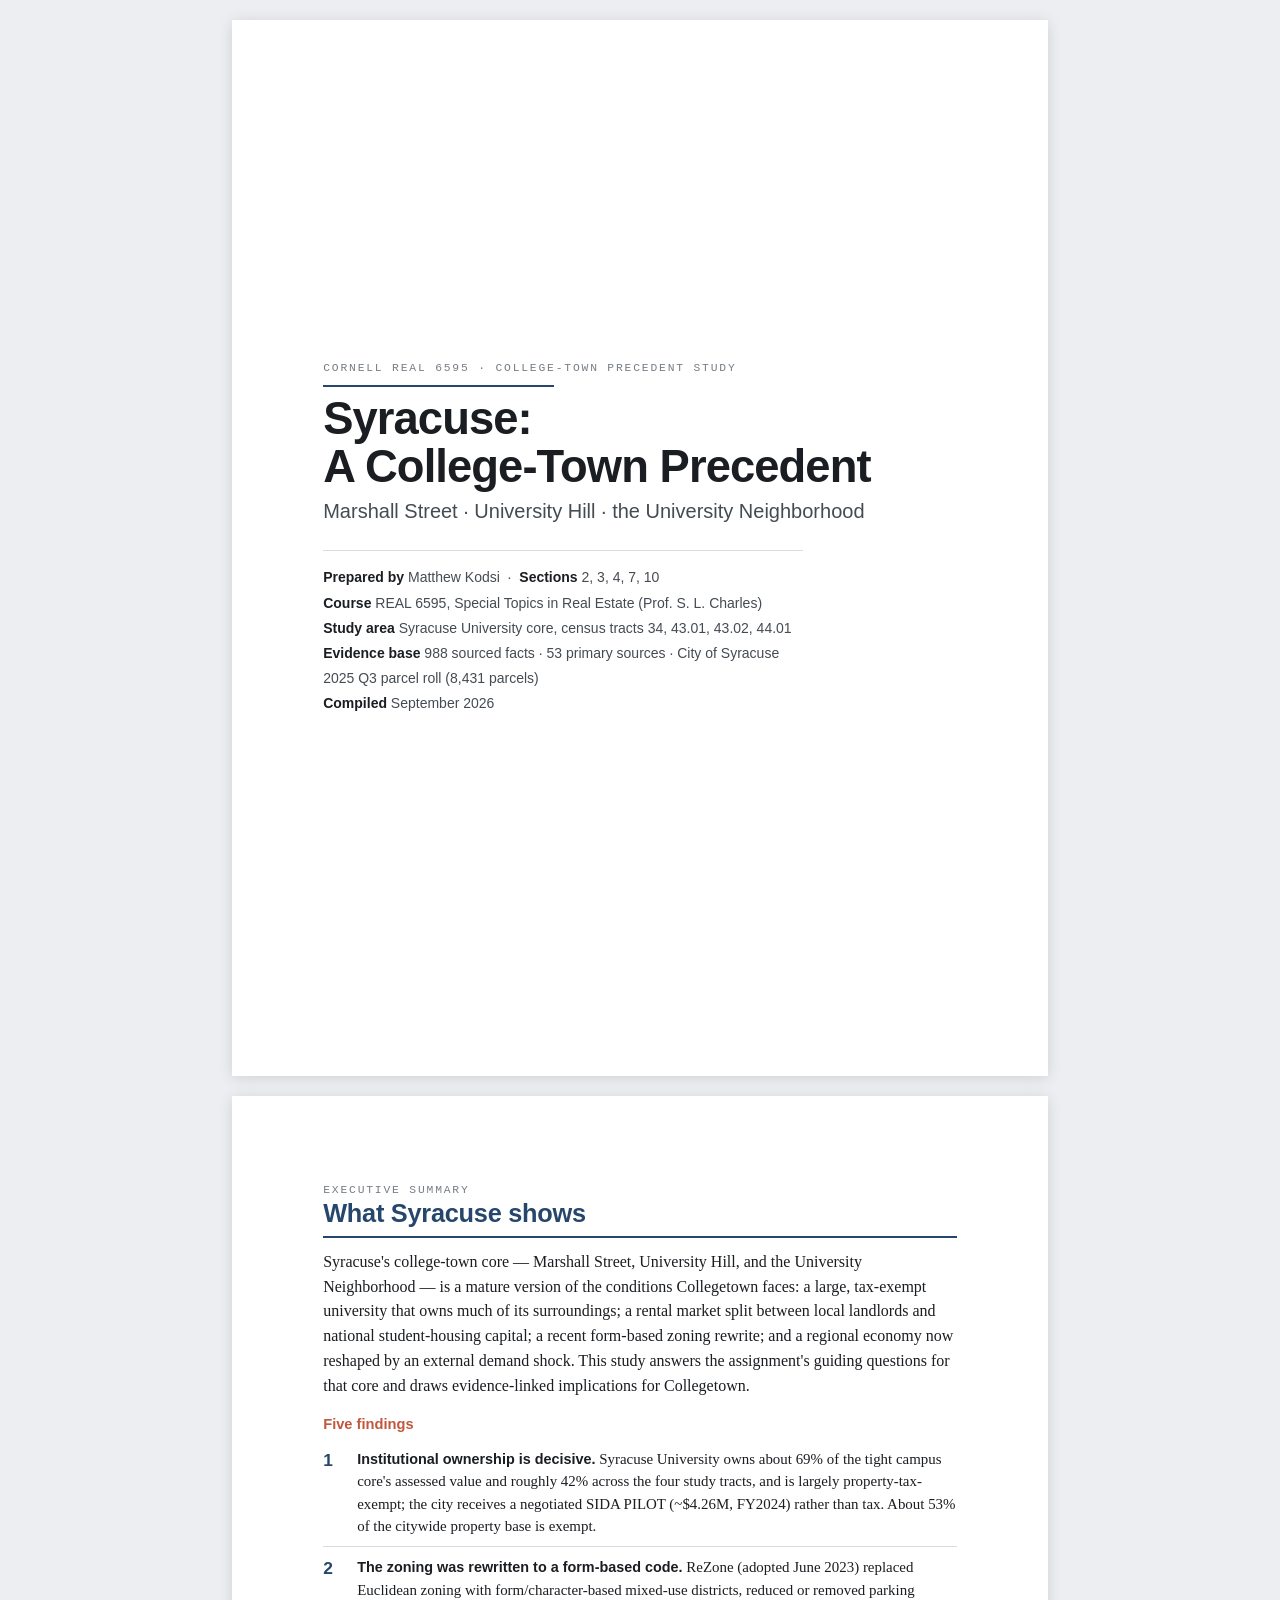
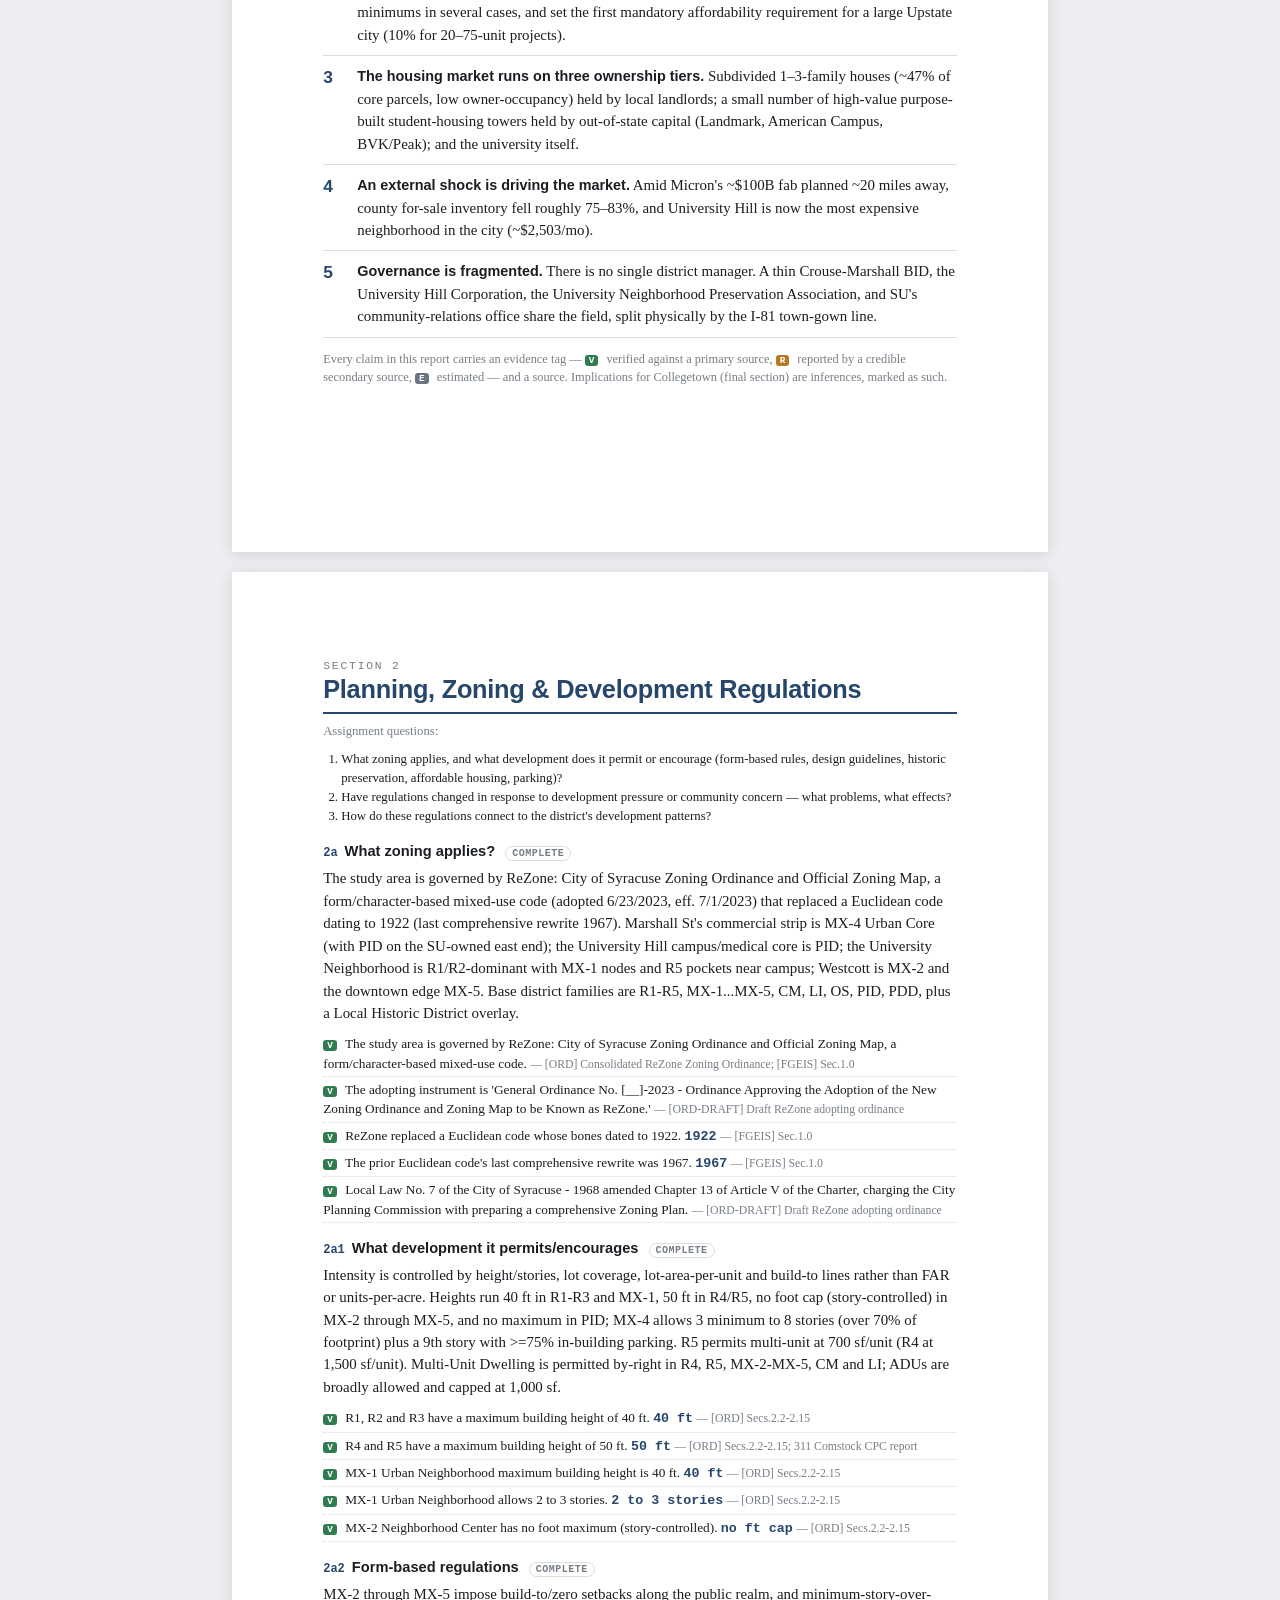
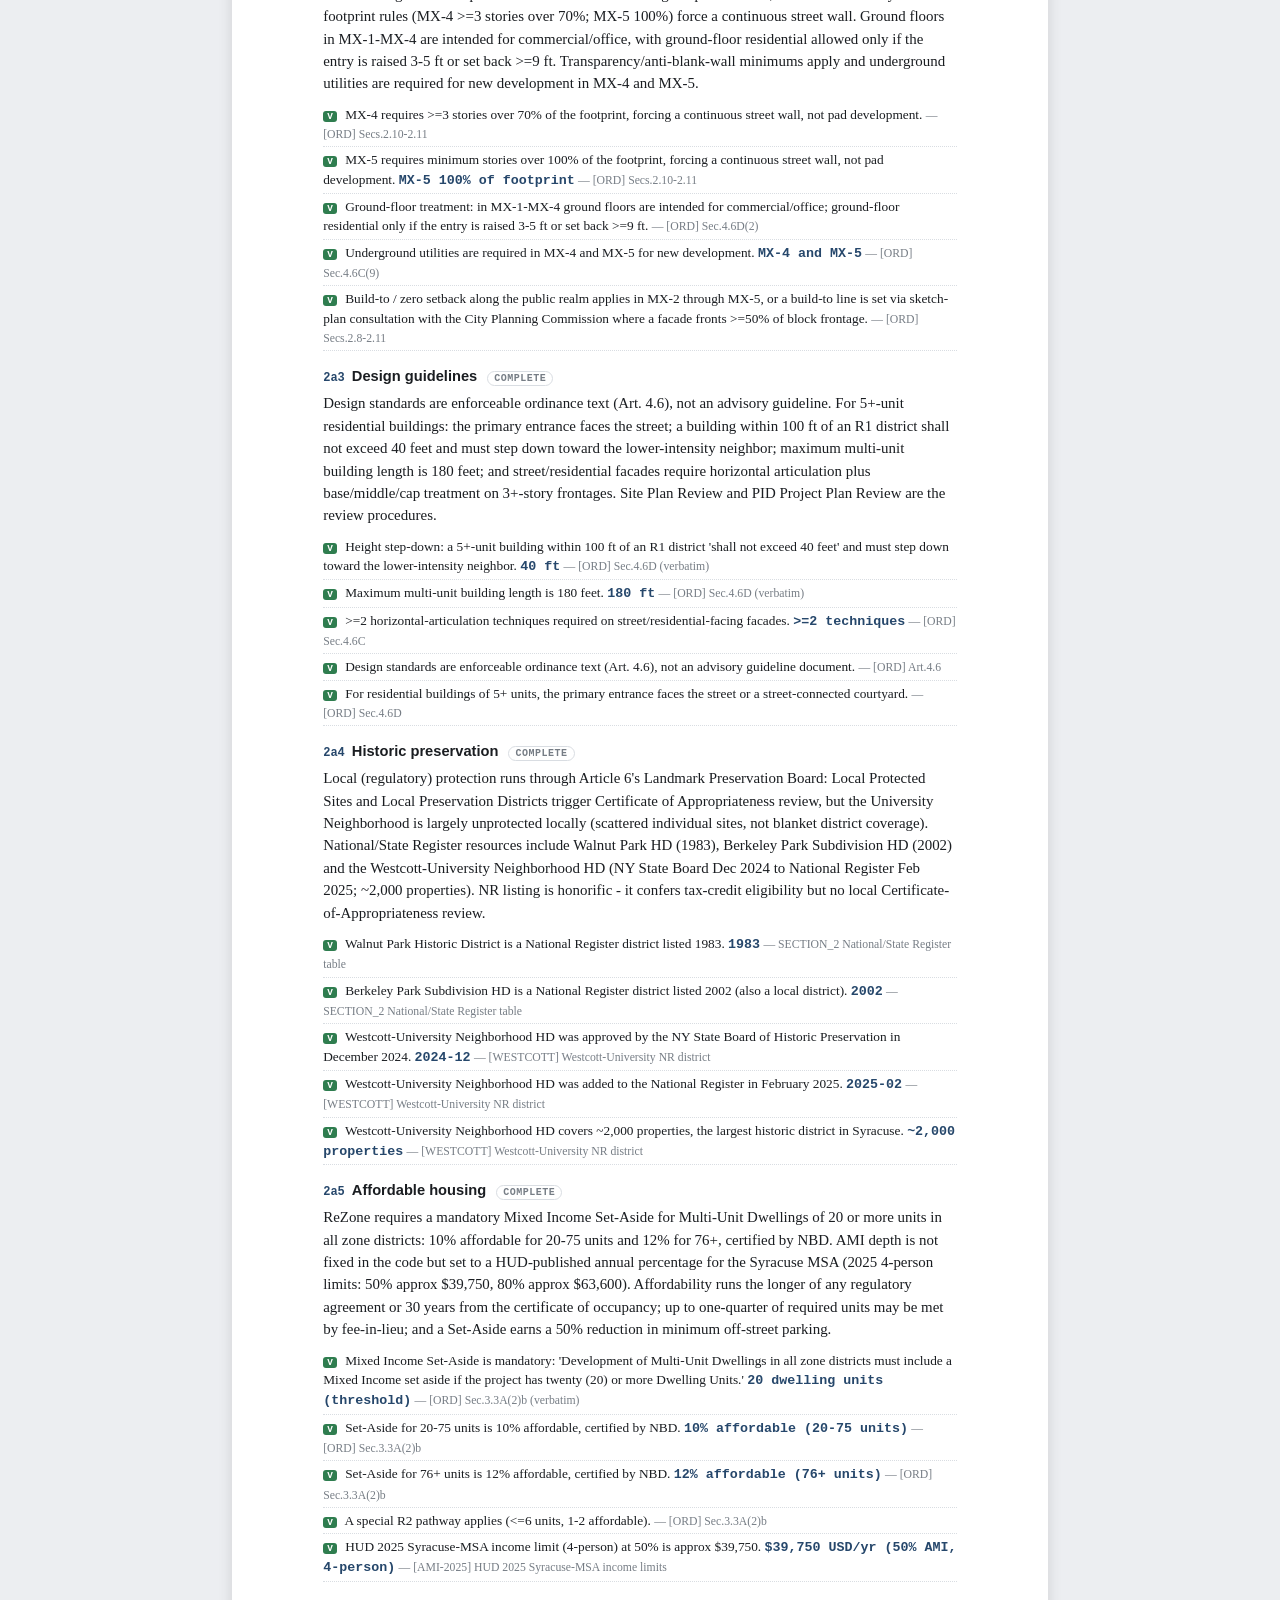
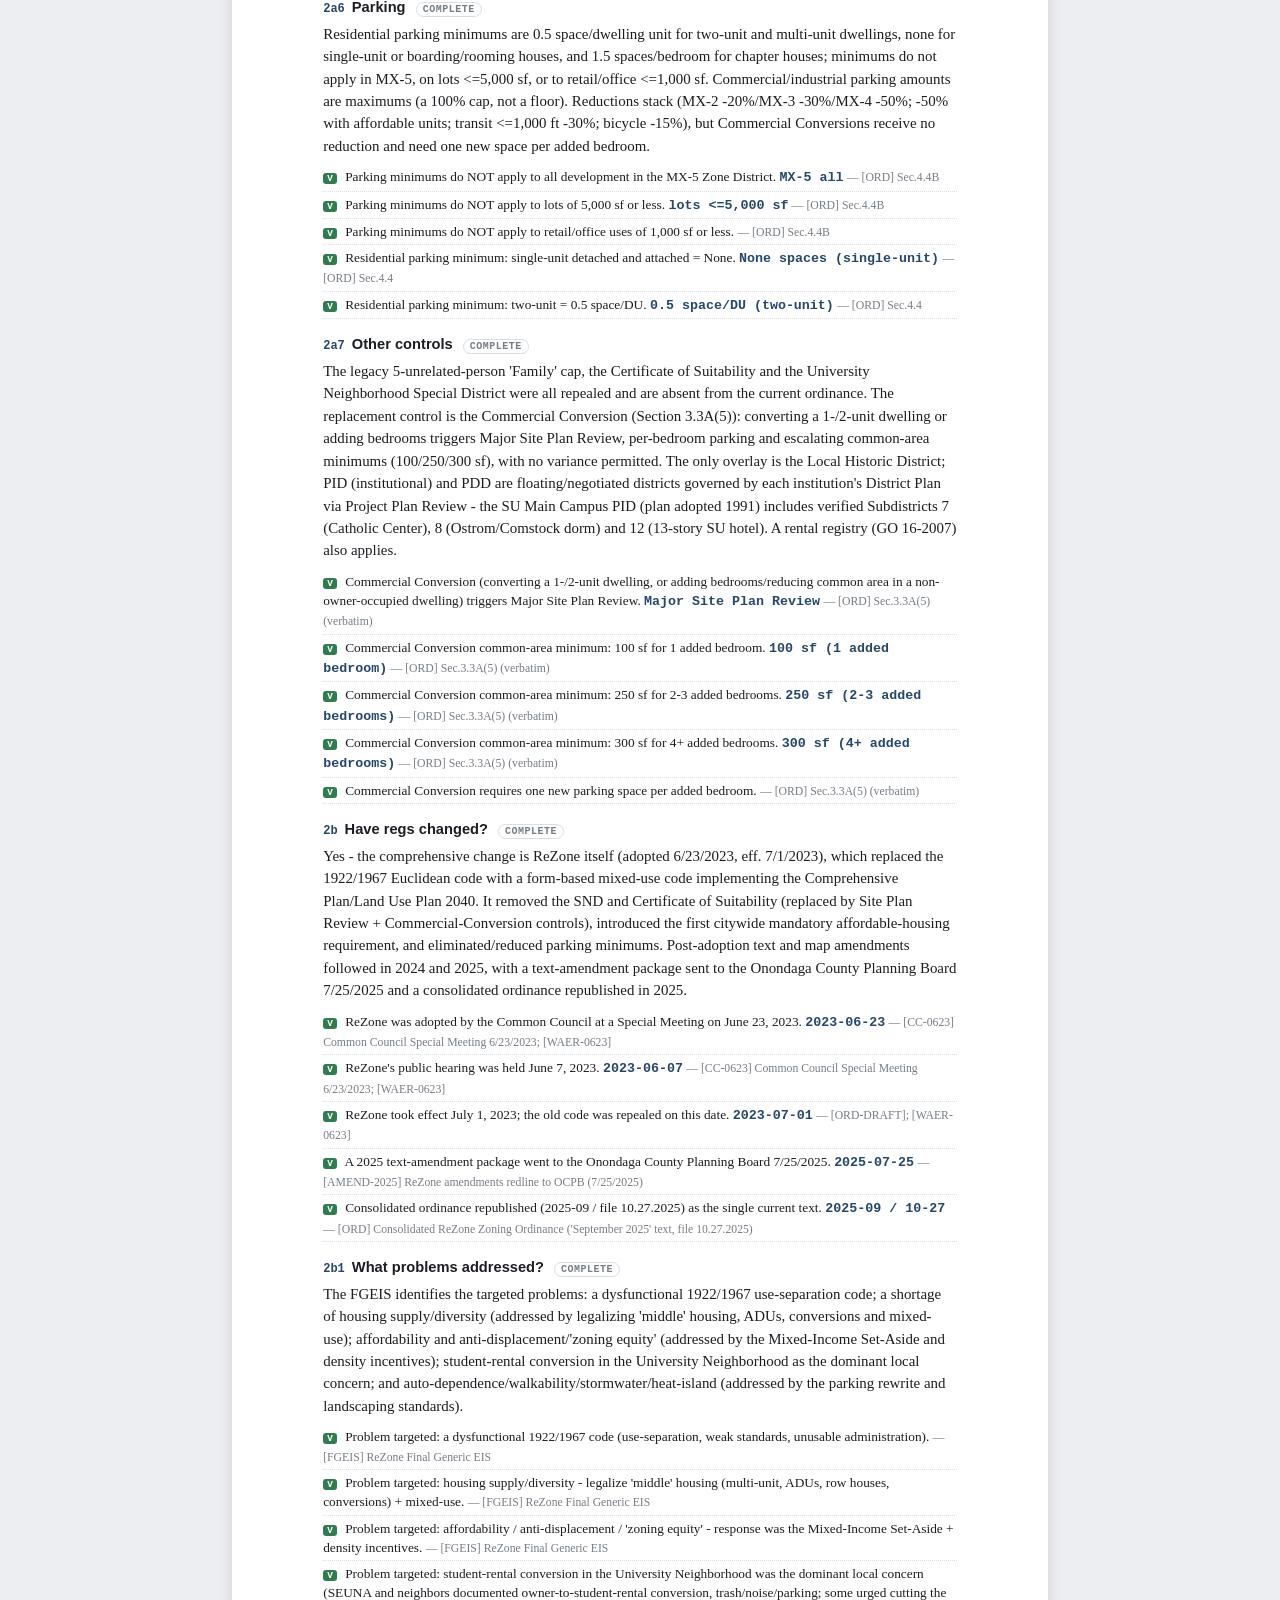
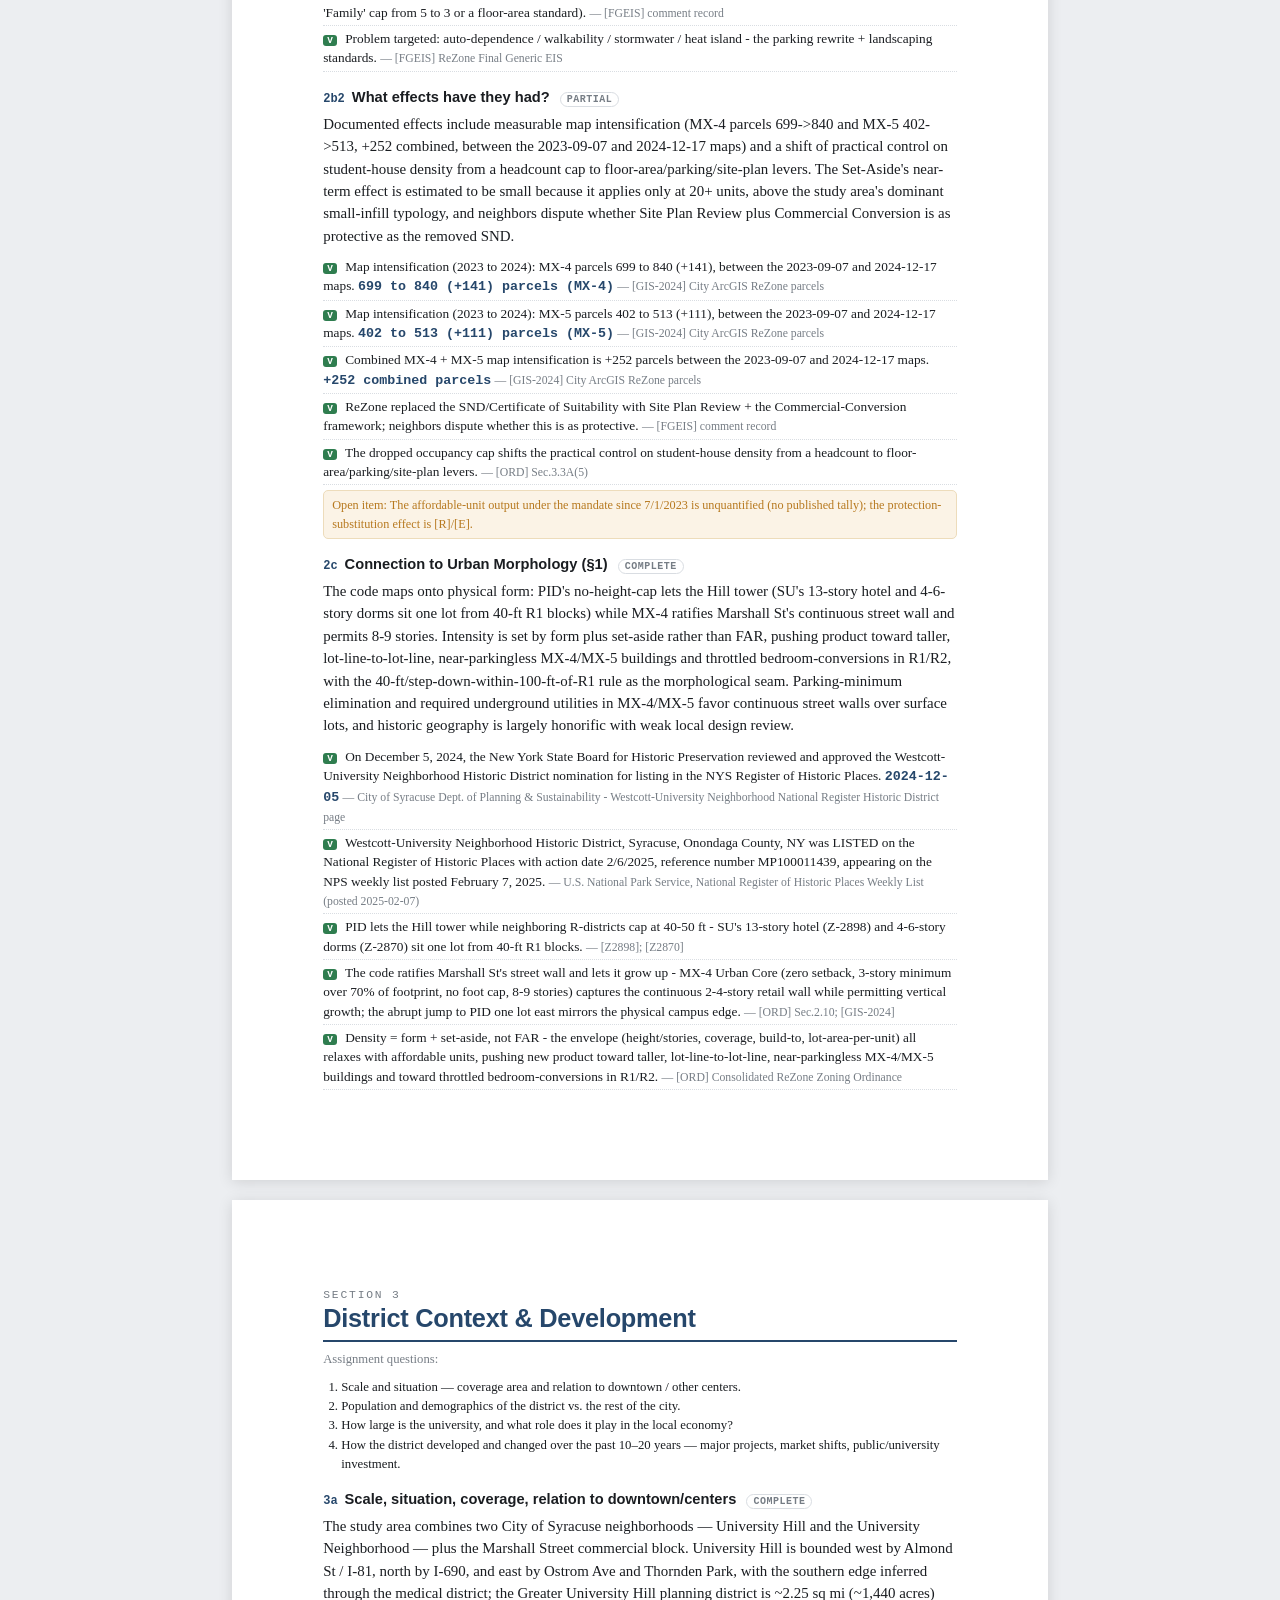
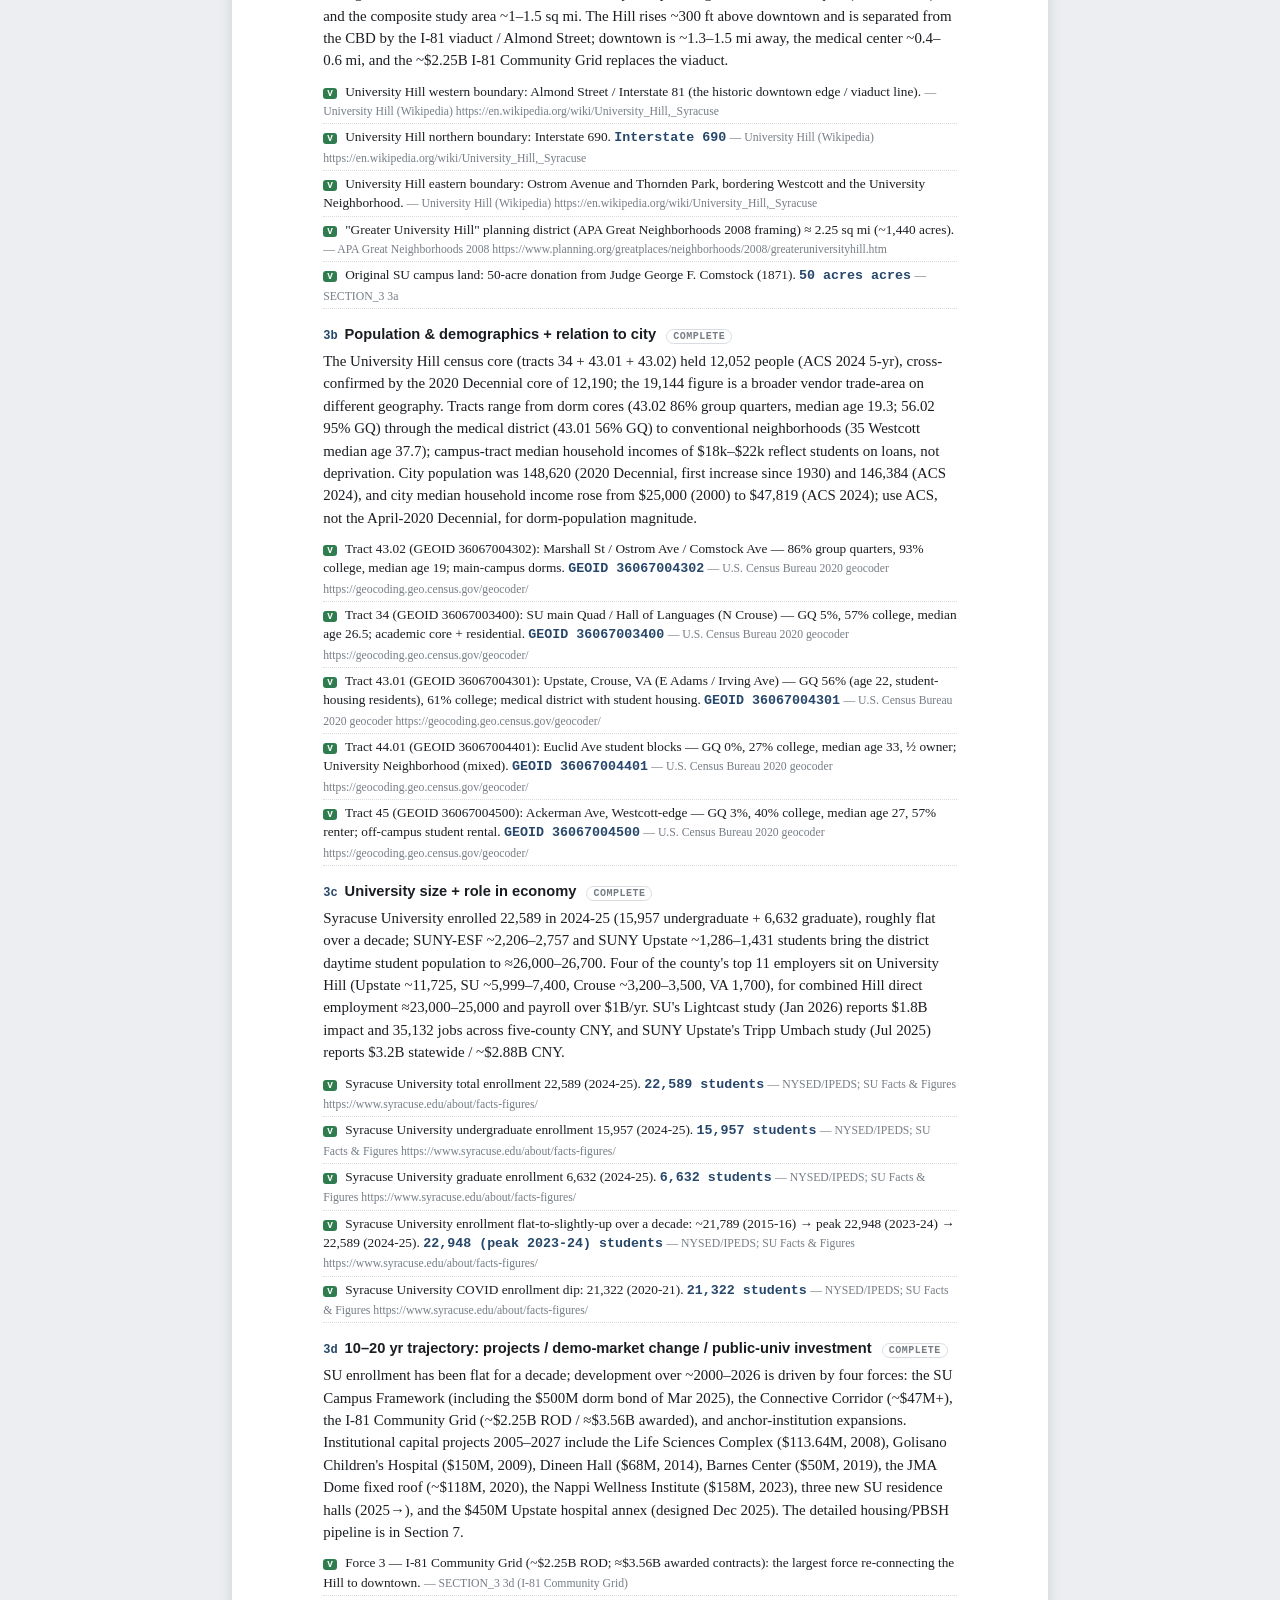
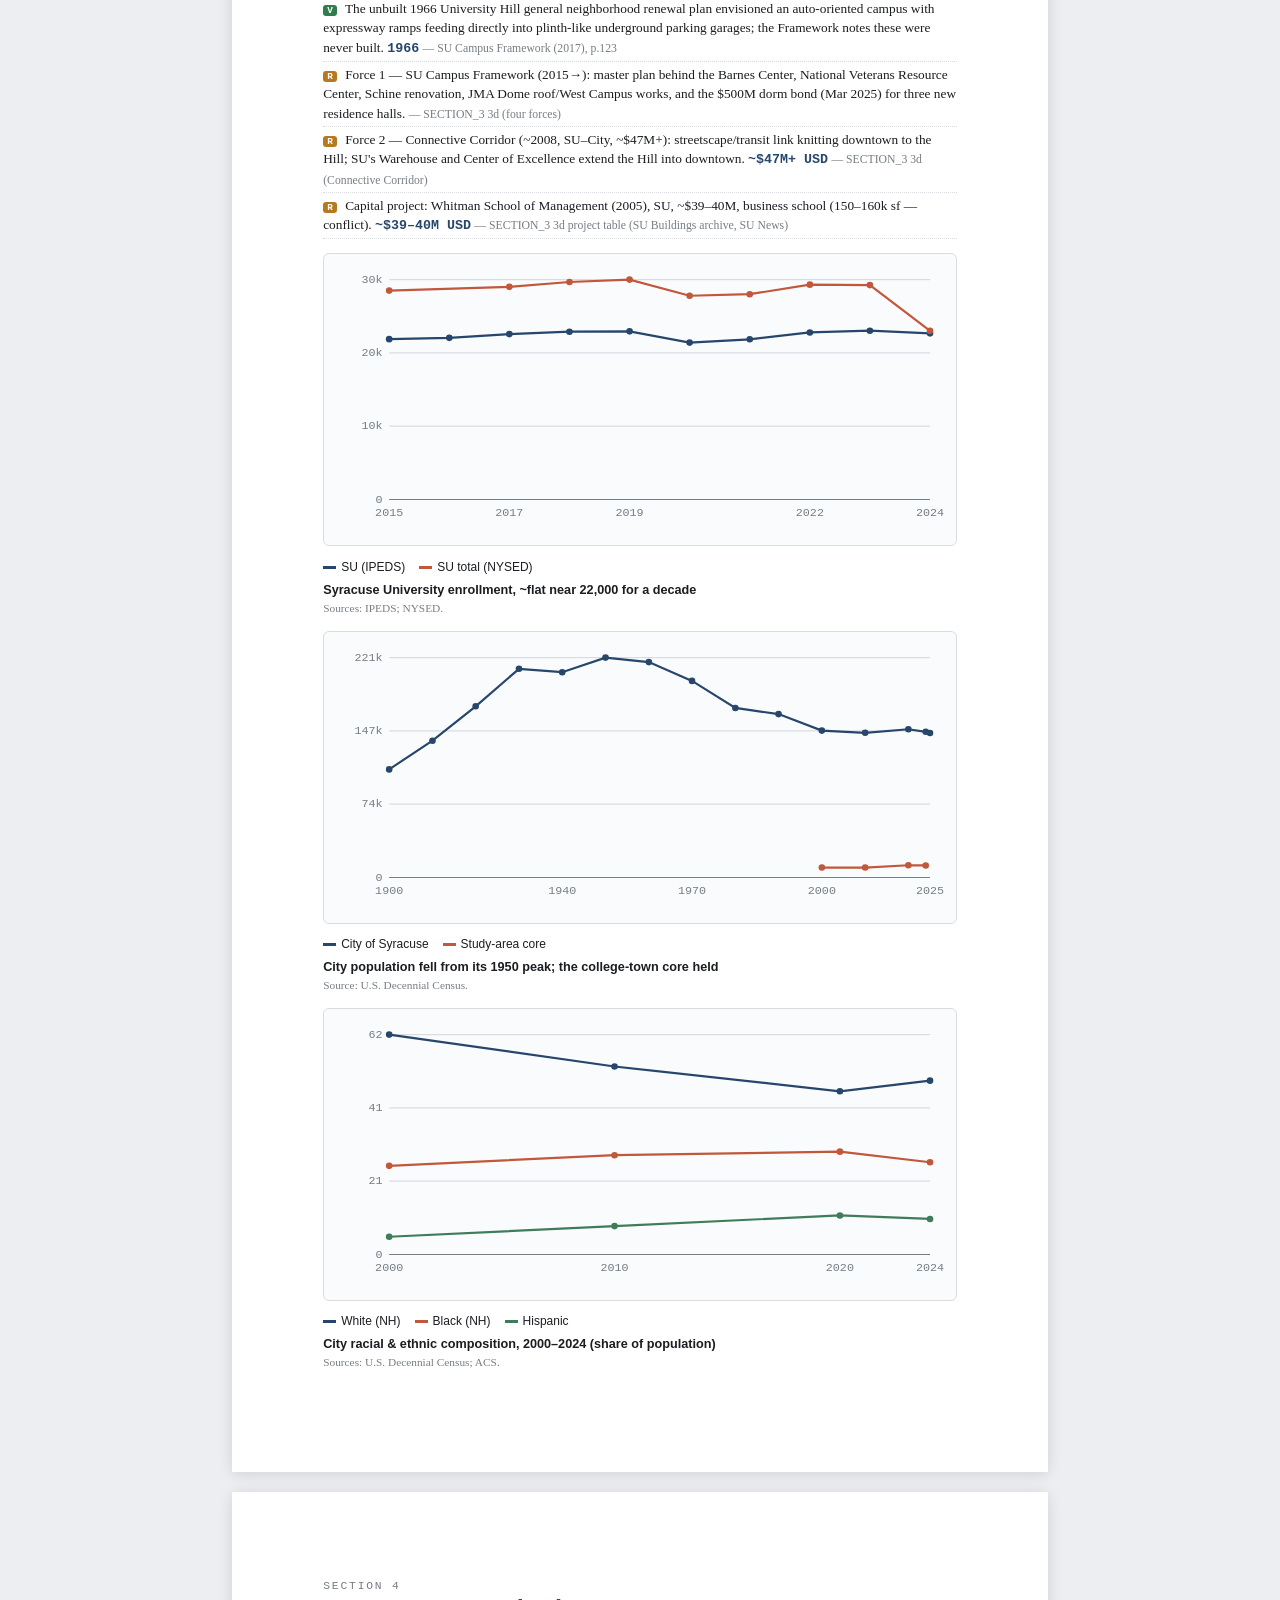
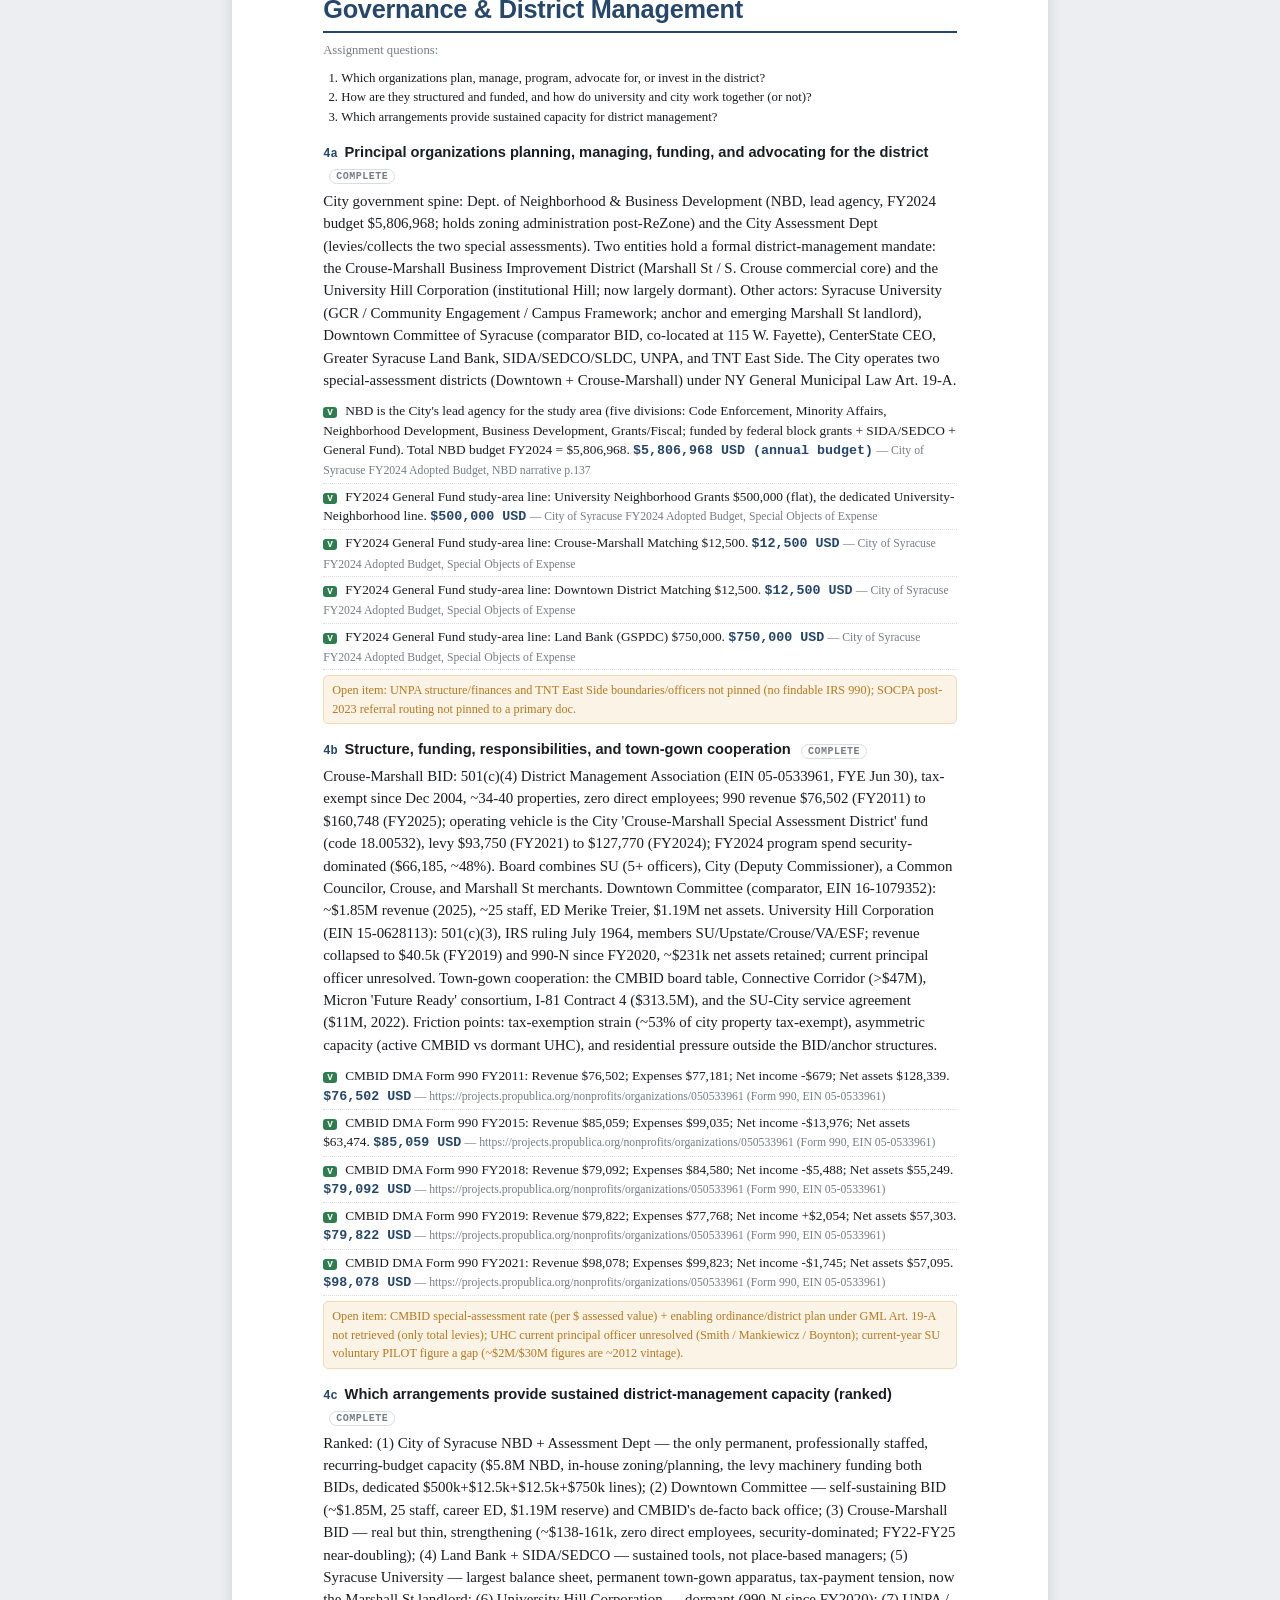
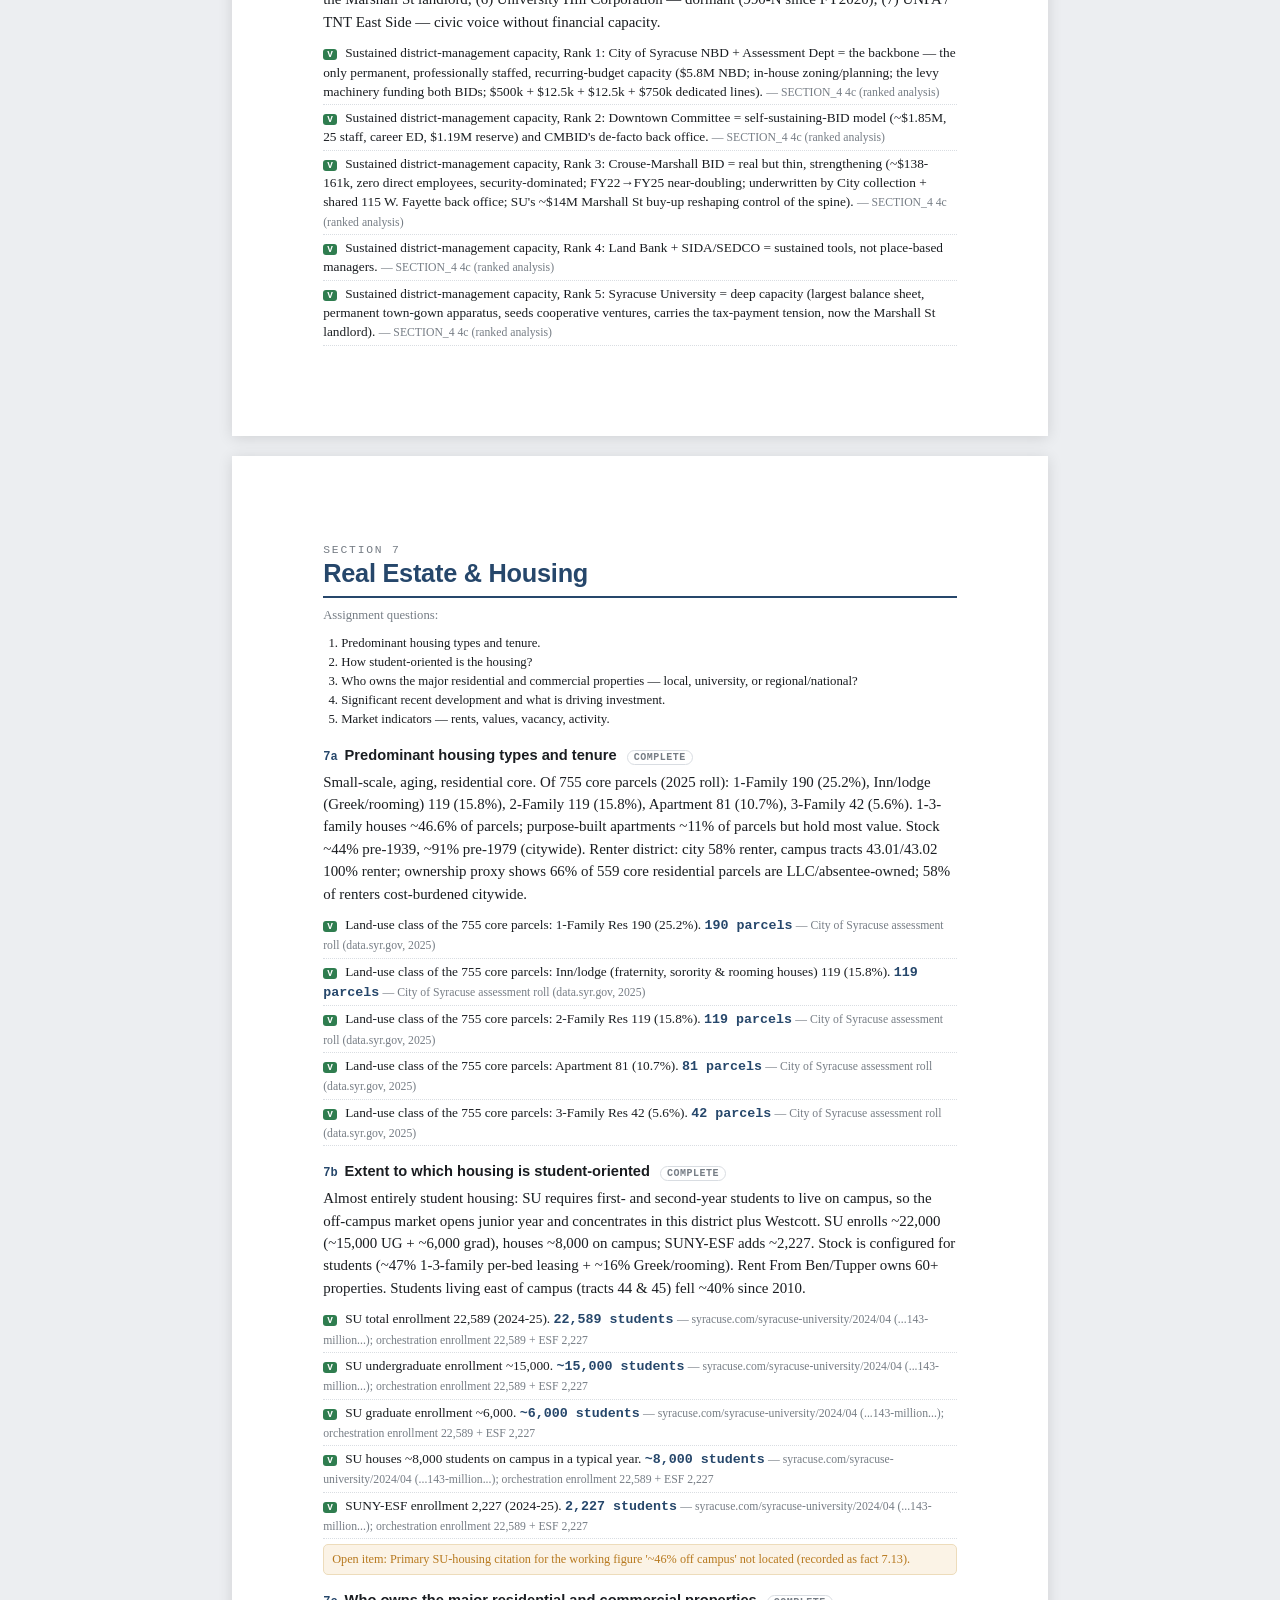
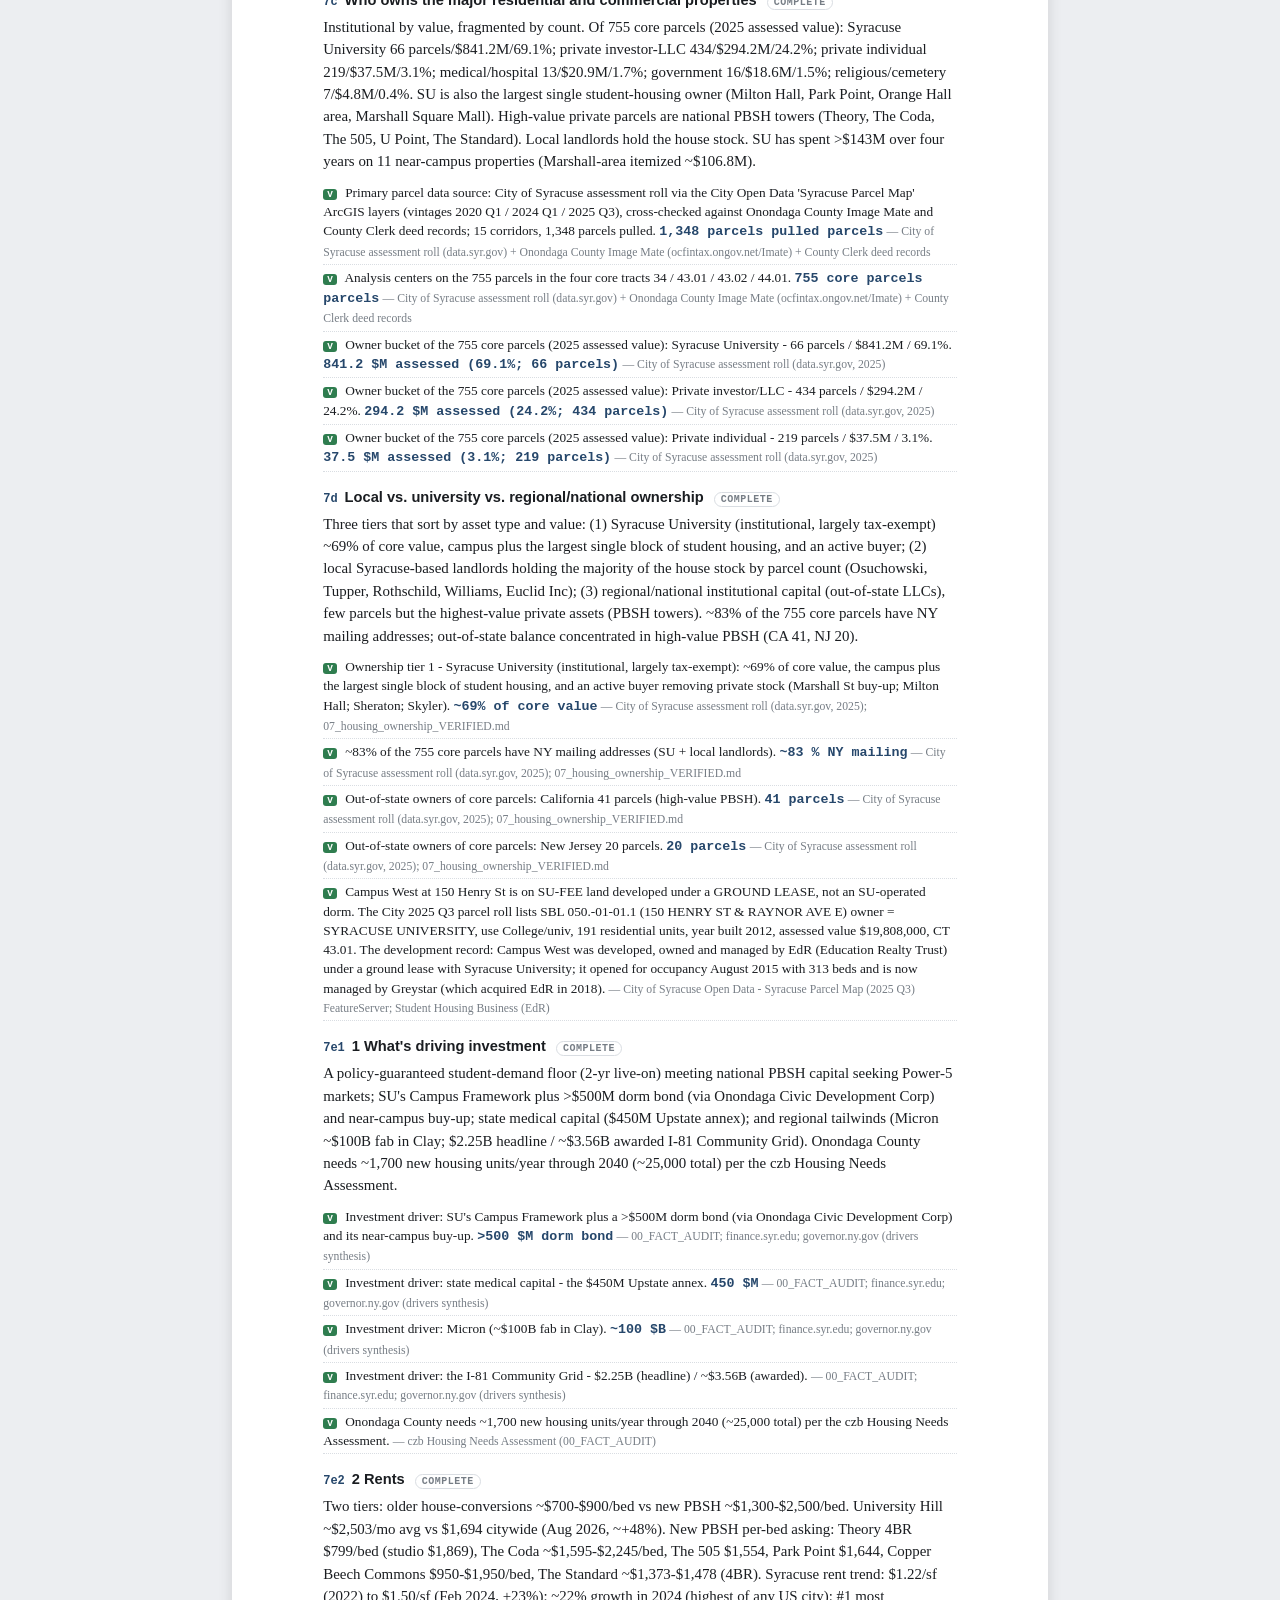
==== commit 9c9d8d64: "Add SU Framework synthesis (plan→built→reversed): new view, 21 sourced facts from the 2017 Campus Fr" ====
--- a/report.html
+++ b/report.html
@@ -75,7 +75,7 @@
       <div class="meta"><b>Prepared by</b> Matthew Kodsi &nbsp;·&nbsp; <b>Sections</b> 2, 3, 4, 7, 10<br>
       <b>Course</b> REAL 6595, Special Topics in Real Estate (Prof. S. L. Charles)<br>
       <b>Study area</b> Syracuse University core, census tracts 34, 43.01, 43.02, 44.01<br>
-      <b>Evidence base</b> 967 sourced facts · 48 primary sources · City of Syracuse 2025 Q3 parcel roll (8,431 parcels)<br>
+      <b>Evidence base</b> 988 sourced facts · 53 primary sources · City of Syracuse 2025 Q3 parcel roll (8,431 parcels)<br>
       <b>Compiled</b> September 2026</div></div></section><section class="page"><div class="eyebrow">Executive summary</div><h2>What Syracuse shows</h2><div class="rule"></div>
       <p class="lede" style="margin-top:12px">Syracuse&#x27;s college-town core — Marshall Street, University Hill, and the University Neighborhood — is a mature version of the conditions Collegetown faces: a large, tax-exempt university that owns much of its surroundings; a rental market split between local landlords and national student-housing capital; a recent form-based zoning rewrite; and a regional economy now reshaped by an external demand shock. This study answers the assignment&#x27;s guiding questions for that core and draws evidence-linked implications for Collegetown.</p>
       <h4>Five findings</h4><div class="kf"><div class="item"><div class="n">1</div><div><b>Institutional ownership is decisive.</b> Syracuse University owns about 69% of the tight campus core&#x27;s assessed value and roughly 42% across the four study tracts, and is largely property-tax-exempt; the city receives a negotiated SIDA PILOT (~$4.26M, FY2024) rather than tax. About 53% of the citywide property base is exempt.</div></div><div class="item"><div class="n">2</div><div><b>The zoning was rewritten to a form-based code.</b> ReZone (adopted June 2023) replaced Euclidean zoning with form/character-based mixed-use districts, reduced or removed parking minimums in several cases, and set the first mandatory affordability requirement for a large Upstate city (10% for 20–75-unit projects).</div></div><div class="item"><div class="n">3</div><div><b>The housing market runs on three ownership tiers.</b> Subdivided 1–3-family houses (~47% of core parcels, low owner-occupancy) held by local landlords; a small number of high-value purpose-built student-housing towers held by out-of-state capital (Landmark, American Campus, BVK/Peak); and the university itself.</div></div><div class="item"><div class="n">4</div><div><b>An external shock is driving the market.</b> Amid Micron&#x27;s ~$100B fab planned ~20 miles away, county for-sale inventory fell roughly 75–83%, and University Hill is now the most expensive neighborhood in the city (~$2,503/mo).</div></div><div class="item"><div class="n">5</div><div><b>Governance is fragmented.</b> There is no single district manager. A thin Crouse-Marshall BID, the University Hill Corporation, the University Neighborhood Preservation Association, and SU&#x27;s community-relations office share the field, split physically by the I-81 town-gown line.</div></div></div>
@@ -115,7 +115,7 @@
               <span class="badge">complete</span></div>
               <p class="ans">Syracuse University enrolled 22,589 in 2024-25 (15,957 undergraduate + 6,632 graduate), roughly flat over a decade; SUNY-ESF ~2,206–2,757 and SUNY Upstate ~1,286–1,431 students bring the district daytime student population to ≈26,000–26,700. Four of the county&#x27;s top 11 employers sit on University Hill (Upstate ~11,725, SU ~5,999–7,400, Crouse ~3,200–3,500, VA 1,700), for combined Hill direct employment ≈23,000–25,000 and payroll over $1B/yr. SU&#x27;s Lightcast study (Jan 2026) reports $1.8B impact and 35,132 jobs across five-county CNY, and SUNY Upstate&#x27;s Tripp Umbach study (Jul 2025) reports $3.2B statewide / ~$2.88B CNY.</p><ul class='ev'><li><span class="tg tV">V</span> Syracuse University total enrollment 22,589 (2024-25). <b class="fv">22,589 students</b> <span class="src">— NYSED/IPEDS; SU Facts &amp; Figures https://www.syracuse.edu/about/facts-figures/</span></li><li><span class="tg tV">V</span> Syracuse University undergraduate enrollment 15,957 (2024-25). <b class="fv">15,957 students</b> <span class="src">— NYSED/IPEDS; SU Facts &amp; Figures https://www.syracuse.edu/about/facts-figures/</span></li><li><span class="tg tV">V</span> Syracuse University graduate enrollment 6,632 (2024-25). <b class="fv">6,632 students</b> <span class="src">— NYSED/IPEDS; SU Facts &amp; Figures https://www.syracuse.edu/about/facts-figures/</span></li><li><span class="tg tV">V</span> Syracuse University enrollment flat-to-slightly-up over a decade: ~21,789 (2015-16) → peak 22,948 (2023-24) → 22,589 (2024-25). <b class="fv">22,948 (peak 2023-24) students</b> <span class="src">— NYSED/IPEDS; SU Facts &amp; Figures https://www.syracuse.edu/about/facts-figures/</span></li><li><span class="tg tV">V</span> Syracuse University COVID enrollment dip: 21,322 (2020-21). <b class="fv">21,322 students</b> <span class="src">— NYSED/IPEDS; SU Facts &amp; Figures https://www.syracuse.edu/about/facts-figures/</span></li></ul></div><div class="q"><div class="qh"><span class="qid">3d</span>10–20 yr trajectory: projects / demo-market change / public-univ investment
               <span class="badge">complete</span></div>
-              <p class="ans">SU enrollment has been flat for a decade; development over ~2000–2026 is driven by four forces: the SU Campus Framework (including the $500M dorm bond of Mar 2025), the Connective Corridor (~$47M+), the I-81 Community Grid (~$2.25B ROD / ≈$3.56B awarded), and anchor-institution expansions. Institutional capital projects 2005–2027 include the Life Sciences Complex ($113.64M, 2008), Golisano Children&#x27;s Hospital ($150M, 2009), Dineen Hall ($68M, 2014), Barnes Center ($50M, 2019), the JMA Dome fixed roof (~$118M, 2020), the Nappi Wellness Institute ($158M, 2023), three new SU residence halls (2025→), and the $450M Upstate hospital annex (designed Dec 2025). The detailed housing/PBSH pipeline is in Section 7.</p><ul class='ev'><li><span class="tg tV">V</span> Force 3 — I-81 Community Grid (~$2.25B ROD; ≈$3.56B awarded contracts): the largest force re-connecting the Hill to downtown. <span class="src">— SECTION_3 3d (I-81 Community Grid)</span></li><li><span class="tg tR">R</span> Force 1 — SU Campus Framework (2015→): master plan behind the Barnes Center, National Veterans Resource Center, Schine renovation, JMA Dome roof/West Campus works, and the $500M dorm bond (Mar 2025) for three new residence halls. <span class="src">— SECTION_3 3d (four forces)</span></li><li><span class="tg tR">R</span> Force 2 — Connective Corridor (~2008, SU–City, ~$47M+): streetscape/transit link knitting downtown to the Hill; SU&#x27;s Warehouse and Center of Excellence extend the Hill into downtown. <b class="fv">~$47M+ USD</b> <span class="src">— SECTION_3 3d (Connective Corridor)</span></li><li><span class="tg tR">R</span> Capital project: Whitman School of Management (2005), SU, ~$39–40M, business school (150–160k sf — conflict). <b class="fv">~$39–40M USD</b> <span class="src">— SECTION_3 3d project table (SU Buildings archive, SU News)</span></li><li><span class="tg tR">R</span> Capital project: Life Sciences Complex (2008), SU, $113.64M, 230,000 sf labs. <b class="fv">$113.64M USD</b> <span class="src">— SECTION_3 3d project table</span></li></ul></div><figure><svg viewBox="0 0 560 250" class="chart" xmlns="http://www.w3.org/2000/svg"><line class="gl" x1="52" y1="216.0" x2="544" y2="216.0"/><text class="axl" x="46" y="219.0" text-anchor="end">0</text><line class="gl" x1="52" y1="149.3" x2="544" y2="149.3"/><text class="axl" x="46" y="152.3" text-anchor="end">10k</text><line class="gl" x1="52" y1="82.7" x2="544" y2="82.7"/><text class="axl" x="46" y="85.7" text-anchor="end">20k</text><line class="gl" x1="52" y1="16.0" x2="544" y2="16.0"/><text class="axl" x="46" y="19.0" text-anchor="end">30k</text><line class="ax" x1="52" y1="216" x2="544" y2="216"/><text class="axl" x="52.0" y="231" text-anchor="middle">2015</text><text class="axl" x="161.3" y="231" text-anchor="middle">2017</text><text class="axl" x="270.7" y="231" text-anchor="middle">2019</text><text class="axl" x="434.7" y="231" text-anchor="middle">2022</text><text class="axl" x="544.0" y="231" text-anchor="middle">2024</text><path class="cl" d="M52.0 70.2L106.7 69.0L161.3 65.6L216.0 63.4L270.7 63.1L325.3 73.3L380.0 70.3L434.7 64.1L489.3 62.5L544.0 64.9" stroke="#26476b"/><circle cx="52.0" cy="70.2" r="3" fill="#26476b"/><circle cx="106.7" cy="69.0" r="3" fill="#26476b"/><circle cx="161.3" cy="65.6" r="3" fill="#26476b"/><circle cx="216.0" cy="63.4" r="3" fill="#26476b"/><circle cx="270.7" cy="63.1" r="3" fill="#26476b"/><circle cx="325.3" cy="73.3" r="3" fill="#26476b"/><circle cx="380.0" cy="70.3" r="3" fill="#26476b"/><circle cx="434.7" cy="64.1" r="3" fill="#26476b"/><circle cx="489.3" cy="62.5" r="3" fill="#26476b"/><circle cx="544.0" cy="64.9" r="3" fill="#26476b"/><path class="cl" d="M52.0 26.0L161.3 22.6L216.0 18.2L270.7 16.0L325.3 30.7L380.0 29.3L434.7 20.6L489.3 21.0L544.0 62.6" stroke="#c1573b"/><circle cx="52.0" cy="26.0" r="3" fill="#c1573b"/><circle cx="161.3" cy="22.6" r="3" fill="#c1573b"/><circle cx="216.0" cy="18.2" r="3" fill="#c1573b"/><circle cx="270.7" cy="16.0" r="3" fill="#c1573b"/><circle cx="325.3" cy="30.7" r="3" fill="#c1573b"/><circle cx="380.0" cy="29.3" r="3" fill="#c1573b"/><circle cx="434.7" cy="20.6" r="3" fill="#c1573b"/><circle cx="489.3" cy="21.0" r="3" fill="#c1573b"/><circle cx="544.0" cy="62.6" r="3" fill="#c1573b"/></svg><div class='clegend'><span><i style='background:#26476b'></i>SU (IPEDS)</span><span><i style='background:#c1573b'></i>SU total (NYSED)</span></div><figcaption>Syracuse University enrollment, ~flat near 22,000 for a decade</figcaption><div class="csrc">Sources: IPEDS; NYSED.</div></figure><figure><svg viewBox="0 0 560 250" class="chart" xmlns="http://www.w3.org/2000/svg"><line class="gl" x1="52" y1="216.0" x2="544" y2="216.0"/><text class="axl" x="46" y="219.0" text-anchor="end">0</text><line class="gl" x1="52" y1="149.3" x2="544" y2="149.3"/><text class="axl" x="46" y="152.3" text-anchor="end">74k</text><line class="gl" x1="52" y1="82.7" x2="544" y2="82.7"/><text class="axl" x="46" y="85.7" text-anchor="end">147k</text><line class="gl" x1="52" y1="16.0" x2="544" y2="16.0"/><text class="axl" x="46" y="19.0" text-anchor="end">221k</text><line class="ax" x1="52" y1="216" x2="544" y2="216"/><text class="axl" x="52.0" y="231" text-anchor="middle">1900</text><text class="axl" x="209.4" y="231" text-anchor="middle">1940</text><text class="axl" x="327.5" y="231" text-anchor="middle">1970</text><text class="axl" x="445.6" y="231" text-anchor="middle">2000</text><text class="axl" x="544.0" y="231" text-anchor="middle">2025</text><path class="cl" d="M52.0 117.7L91.4 91.6L130.7 60.3L170.1 26.2L209.4 29.3L248.8 16.0L288.2 20.1L327.5 37.2L366.9 61.8L406.2 67.4L445.6 82.4L485.0 84.4L524.3 81.2L540.1 83.5L544.0 84.6" stroke="#26476b"/><circle cx="52.0" cy="117.7" r="3" fill="#26476b"/><circle cx="91.4" cy="91.6" r="3" fill="#26476b"/><circle cx="130.7" cy="60.3" r="3" fill="#26476b"/><circle cx="170.1" cy="26.2" r="3" fill="#26476b"/><circle cx="209.4" cy="29.3" r="3" fill="#26476b"/><circle cx="248.8" cy="16.0" r="3" fill="#26476b"/><circle cx="288.2" cy="20.1" r="3" fill="#26476b"/><circle cx="327.5" cy="37.2" r="3" fill="#26476b"/><circle cx="366.9" cy="61.8" r="3" fill="#26476b"/><circle cx="406.2" cy="67.4" r="3" fill="#26476b"/><circle cx="445.6" cy="82.4" r="3" fill="#26476b"/><circle cx="485.0" cy="84.4" r="3" fill="#26476b"/><circle cx="524.3" cy="81.2" r="3" fill="#26476b"/><circle cx="540.1" cy="83.5" r="3" fill="#26476b"/><circle cx="544.0" cy="84.6" r="3" fill="#26476b"/><path class="cl" d="M445.6 207.0L485.0 207.0L524.3 204.9L540.1 205.1" stroke="#c1573b"/><circle cx="445.6" cy="207.0" r="3" fill="#c1573b"/><circle cx="485.0" cy="207.0" r="3" fill="#c1573b"/><circle cx="524.3" cy="204.9" r="3" fill="#c1573b"/><circle cx="540.1" cy="205.1" r="3" fill="#c1573b"/></svg><div class='clegend'><span><i style='background:#26476b'></i>City of Syracuse</span><span><i style='background:#c1573b'></i>Study-area core</span></div><figcaption>City population fell from its 1950 peak; the college-town core held</figcaption><div class="csrc">Source: U.S. Decennial Census.</div></figure><figure><svg viewBox="0 0 560 250" class="chart" xmlns="http://www.w3.org/2000/svg"><line class="gl" x1="52" y1="216.0" x2="544" y2="216.0"/><text class="axl" x="46" y="219.0" text-anchor="end">0</text><line class="gl" x1="52" y1="149.3" x2="544" y2="149.3"/><text class="axl" x="46" y="152.3" text-anchor="end">21</text><line class="gl" x1="52" y1="82.7" x2="544" y2="82.7"/><text class="axl" x="46" y="85.7" text-anchor="end">41</text><line class="gl" x1="52" y1="16.0" x2="544" y2="16.0"/><text class="axl" x="46" y="19.0" text-anchor="end">62</text><line class="ax" x1="52" y1="216" x2="544" y2="216"/><text class="axl" x="52.0" y="231" text-anchor="middle">2000</text><text class="axl" x="257.0" y="231" text-anchor="middle">2010</text><text class="axl" x="462.0" y="231" text-anchor="middle">2020</text><text class="axl" x="544.0" y="231" text-anchor="middle">2024</text><path class="cl" d="M52.0 16.0L257.0 45.0L462.0 67.6L544.0 57.9" stroke="#26476b"/><circle cx="52.0" cy="16.0" r="3" fill="#26476b"/><circle cx="257.0" cy="45.0" r="3" fill="#26476b"/><circle cx="462.0" cy="67.6" r="3" fill="#26476b"/><circle cx="544.0" cy="57.9" r="3" fill="#26476b"/><path class="cl" d="M52.0 135.4L257.0 125.7L462.0 122.5L544.0 132.1" stroke="#c1573b"/><circle cx="52.0" cy="135.4" r="3" fill="#c1573b"/><circle cx="257.0" cy="125.7" r="3" fill="#c1573b"/><circle cx="462.0" cy="122.5" r="3" fill="#c1573b"/><circle cx="544.0" cy="132.1" r="3" fill="#c1573b"/><path class="cl" d="M52.0 199.9L257.0 190.2L462.0 180.5L544.0 183.7" stroke="#3f7d5a"/><circle cx="52.0" cy="199.9" r="3" fill="#3f7d5a"/><circle cx="257.0" cy="190.2" r="3" fill="#3f7d5a"/><circle cx="462.0" cy="180.5" r="3" fill="#3f7d5a"/><circle cx="544.0" cy="183.7" r="3" fill="#3f7d5a"/></svg><div class='clegend'><span><i style='background:#26476b'></i>White (NH)</span><span><i style='background:#c1573b'></i>Black (NH)</span><span><i style='background:#3f7d5a'></i>Hispanic</span></div><figcaption>City racial & ethnic composition, 2000–2024 (share of population)</figcaption><div class="csrc">Sources: U.S. Decennial Census; ACS.</div></figure></section><section class="page"><div class="eyebrow">Section 4</div><h2>Governance &amp; District Management</h2><div class="rule"></div>
+              <p class="ans">SU enrollment has been flat for a decade; development over ~2000–2026 is driven by four forces: the SU Campus Framework (including the $500M dorm bond of Mar 2025), the Connective Corridor (~$47M+), the I-81 Community Grid (~$2.25B ROD / ≈$3.56B awarded), and anchor-institution expansions. Institutional capital projects 2005–2027 include the Life Sciences Complex ($113.64M, 2008), Golisano Children&#x27;s Hospital ($150M, 2009), Dineen Hall ($68M, 2014), Barnes Center ($50M, 2019), the JMA Dome fixed roof (~$118M, 2020), the Nappi Wellness Institute ($158M, 2023), three new SU residence halls (2025→), and the $450M Upstate hospital annex (designed Dec 2025). The detailed housing/PBSH pipeline is in Section 7.</p><ul class='ev'><li><span class="tg tV">V</span> Force 3 — I-81 Community Grid (~$2.25B ROD; ≈$3.56B awarded contracts): the largest force re-connecting the Hill to downtown. <span class="src">— SECTION_3 3d (I-81 Community Grid)</span></li><li><span class="tg tV">V</span> The unbuilt 1966 University Hill general neighborhood renewal plan envisioned an auto-oriented campus with expressway ramps feeding directly into plinth-like underground parking garages; the Framework notes these were never built. <b class="fv">1966</b> <span class="src">— SU Campus Framework (2017), p.123</span></li><li><span class="tg tR">R</span> Force 1 — SU Campus Framework (2015→): master plan behind the Barnes Center, National Veterans Resource Center, Schine renovation, JMA Dome roof/West Campus works, and the $500M dorm bond (Mar 2025) for three new residence halls. <span class="src">— SECTION_3 3d (four forces)</span></li><li><span class="tg tR">R</span> Force 2 — Connective Corridor (~2008, SU–City, ~$47M+): streetscape/transit link knitting downtown to the Hill; SU&#x27;s Warehouse and Center of Excellence extend the Hill into downtown. <b class="fv">~$47M+ USD</b> <span class="src">— SECTION_3 3d (Connective Corridor)</span></li><li><span class="tg tR">R</span> Capital project: Whitman School of Management (2005), SU, ~$39–40M, business school (150–160k sf — conflict). <b class="fv">~$39–40M USD</b> <span class="src">— SECTION_3 3d project table (SU Buildings archive, SU News)</span></li></ul></div><figure><svg viewBox="0 0 560 250" class="chart" xmlns="http://www.w3.org/2000/svg"><line class="gl" x1="52" y1="216.0" x2="544" y2="216.0"/><text class="axl" x="46" y="219.0" text-anchor="end">0</text><line class="gl" x1="52" y1="149.3" x2="544" y2="149.3"/><text class="axl" x="46" y="152.3" text-anchor="end">10k</text><line class="gl" x1="52" y1="82.7" x2="544" y2="82.7"/><text class="axl" x="46" y="85.7" text-anchor="end">20k</text><line class="gl" x1="52" y1="16.0" x2="544" y2="16.0"/><text class="axl" x="46" y="19.0" text-anchor="end">30k</text><line class="ax" x1="52" y1="216" x2="544" y2="216"/><text class="axl" x="52.0" y="231" text-anchor="middle">2015</text><text class="axl" x="161.3" y="231" text-anchor="middle">2017</text><text class="axl" x="270.7" y="231" text-anchor="middle">2019</text><text class="axl" x="434.7" y="231" text-anchor="middle">2022</text><text class="axl" x="544.0" y="231" text-anchor="middle">2024</text><path class="cl" d="M52.0 70.2L106.7 69.0L161.3 65.6L216.0 63.4L270.7 63.1L325.3 73.3L380.0 70.3L434.7 64.1L489.3 62.5L544.0 64.9" stroke="#26476b"/><circle cx="52.0" cy="70.2" r="3" fill="#26476b"/><circle cx="106.7" cy="69.0" r="3" fill="#26476b"/><circle cx="161.3" cy="65.6" r="3" fill="#26476b"/><circle cx="216.0" cy="63.4" r="3" fill="#26476b"/><circle cx="270.7" cy="63.1" r="3" fill="#26476b"/><circle cx="325.3" cy="73.3" r="3" fill="#26476b"/><circle cx="380.0" cy="70.3" r="3" fill="#26476b"/><circle cx="434.7" cy="64.1" r="3" fill="#26476b"/><circle cx="489.3" cy="62.5" r="3" fill="#26476b"/><circle cx="544.0" cy="64.9" r="3" fill="#26476b"/><path class="cl" d="M52.0 26.0L161.3 22.6L216.0 18.2L270.7 16.0L325.3 30.7L380.0 29.3L434.7 20.6L489.3 21.0L544.0 62.6" stroke="#c1573b"/><circle cx="52.0" cy="26.0" r="3" fill="#c1573b"/><circle cx="161.3" cy="22.6" r="3" fill="#c1573b"/><circle cx="216.0" cy="18.2" r="3" fill="#c1573b"/><circle cx="270.7" cy="16.0" r="3" fill="#c1573b"/><circle cx="325.3" cy="30.7" r="3" fill="#c1573b"/><circle cx="380.0" cy="29.3" r="3" fill="#c1573b"/><circle cx="434.7" cy="20.6" r="3" fill="#c1573b"/><circle cx="489.3" cy="21.0" r="3" fill="#c1573b"/><circle cx="544.0" cy="62.6" r="3" fill="#c1573b"/></svg><div class='clegend'><span><i style='background:#26476b'></i>SU (IPEDS)</span><span><i style='background:#c1573b'></i>SU total (NYSED)</span></div><figcaption>Syracuse University enrollment, ~flat near 22,000 for a decade</figcaption><div class="csrc">Sources: IPEDS; NYSED.</div></figure><figure><svg viewBox="0 0 560 250" class="chart" xmlns="http://www.w3.org/2000/svg"><line class="gl" x1="52" y1="216.0" x2="544" y2="216.0"/><text class="axl" x="46" y="219.0" text-anchor="end">0</text><line class="gl" x1="52" y1="149.3" x2="544" y2="149.3"/><text class="axl" x="46" y="152.3" text-anchor="end">74k</text><line class="gl" x1="52" y1="82.7" x2="544" y2="82.7"/><text class="axl" x="46" y="85.7" text-anchor="end">147k</text><line class="gl" x1="52" y1="16.0" x2="544" y2="16.0"/><text class="axl" x="46" y="19.0" text-anchor="end">221k</text><line class="ax" x1="52" y1="216" x2="544" y2="216"/><text class="axl" x="52.0" y="231" text-anchor="middle">1900</text><text class="axl" x="209.4" y="231" text-anchor="middle">1940</text><text class="axl" x="327.5" y="231" text-anchor="middle">1970</text><text class="axl" x="445.6" y="231" text-anchor="middle">2000</text><text class="axl" x="544.0" y="231" text-anchor="middle">2025</text><path class="cl" d="M52.0 117.7L91.4 91.6L130.7 60.3L170.1 26.2L209.4 29.3L248.8 16.0L288.2 20.1L327.5 37.2L366.9 61.8L406.2 67.4L445.6 82.4L485.0 84.4L524.3 81.2L540.1 83.5L544.0 84.6" stroke="#26476b"/><circle cx="52.0" cy="117.7" r="3" fill="#26476b"/><circle cx="91.4" cy="91.6" r="3" fill="#26476b"/><circle cx="130.7" cy="60.3" r="3" fill="#26476b"/><circle cx="170.1" cy="26.2" r="3" fill="#26476b"/><circle cx="209.4" cy="29.3" r="3" fill="#26476b"/><circle cx="248.8" cy="16.0" r="3" fill="#26476b"/><circle cx="288.2" cy="20.1" r="3" fill="#26476b"/><circle cx="327.5" cy="37.2" r="3" fill="#26476b"/><circle cx="366.9" cy="61.8" r="3" fill="#26476b"/><circle cx="406.2" cy="67.4" r="3" fill="#26476b"/><circle cx="445.6" cy="82.4" r="3" fill="#26476b"/><circle cx="485.0" cy="84.4" r="3" fill="#26476b"/><circle cx="524.3" cy="81.2" r="3" fill="#26476b"/><circle cx="540.1" cy="83.5" r="3" fill="#26476b"/><circle cx="544.0" cy="84.6" r="3" fill="#26476b"/><path class="cl" d="M445.6 207.0L485.0 207.0L524.3 204.9L540.1 205.1" stroke="#c1573b"/><circle cx="445.6" cy="207.0" r="3" fill="#c1573b"/><circle cx="485.0" cy="207.0" r="3" fill="#c1573b"/><circle cx="524.3" cy="204.9" r="3" fill="#c1573b"/><circle cx="540.1" cy="205.1" r="3" fill="#c1573b"/></svg><div class='clegend'><span><i style='background:#26476b'></i>City of Syracuse</span><span><i style='background:#c1573b'></i>Study-area core</span></div><figcaption>City population fell from its 1950 peak; the college-town core held</figcaption><div class="csrc">Source: U.S. Decennial Census.</div></figure><figure><svg viewBox="0 0 560 250" class="chart" xmlns="http://www.w3.org/2000/svg"><line class="gl" x1="52" y1="216.0" x2="544" y2="216.0"/><text class="axl" x="46" y="219.0" text-anchor="end">0</text><line class="gl" x1="52" y1="149.3" x2="544" y2="149.3"/><text class="axl" x="46" y="152.3" text-anchor="end">21</text><line class="gl" x1="52" y1="82.7" x2="544" y2="82.7"/><text class="axl" x="46" y="85.7" text-anchor="end">41</text><line class="gl" x1="52" y1="16.0" x2="544" y2="16.0"/><text class="axl" x="46" y="19.0" text-anchor="end">62</text><line class="ax" x1="52" y1="216" x2="544" y2="216"/><text class="axl" x="52.0" y="231" text-anchor="middle">2000</text><text class="axl" x="257.0" y="231" text-anchor="middle">2010</text><text class="axl" x="462.0" y="231" text-anchor="middle">2020</text><text class="axl" x="544.0" y="231" text-anchor="middle">2024</text><path class="cl" d="M52.0 16.0L257.0 45.0L462.0 67.6L544.0 57.9" stroke="#26476b"/><circle cx="52.0" cy="16.0" r="3" fill="#26476b"/><circle cx="257.0" cy="45.0" r="3" fill="#26476b"/><circle cx="462.0" cy="67.6" r="3" fill="#26476b"/><circle cx="544.0" cy="57.9" r="3" fill="#26476b"/><path class="cl" d="M52.0 135.4L257.0 125.7L462.0 122.5L544.0 132.1" stroke="#c1573b"/><circle cx="52.0" cy="135.4" r="3" fill="#c1573b"/><circle cx="257.0" cy="125.7" r="3" fill="#c1573b"/><circle cx="462.0" cy="122.5" r="3" fill="#c1573b"/><circle cx="544.0" cy="132.1" r="3" fill="#c1573b"/><path class="cl" d="M52.0 199.9L257.0 190.2L462.0 180.5L544.0 183.7" stroke="#3f7d5a"/><circle cx="52.0" cy="199.9" r="3" fill="#3f7d5a"/><circle cx="257.0" cy="190.2" r="3" fill="#3f7d5a"/><circle cx="462.0" cy="180.5" r="3" fill="#3f7d5a"/><circle cx="544.0" cy="183.7" r="3" fill="#3f7d5a"/></svg><div class='clegend'><span><i style='background:#26476b'></i>White (NH)</span><span><i style='background:#c1573b'></i>Black (NH)</span><span><i style='background:#3f7d5a'></i>Hispanic</span></div><figcaption>City racial & ethnic composition, 2000–2024 (share of population)</figcaption><div class="csrc">Sources: U.S. Decennial Census; ACS.</div></figure></section><section class="page"><div class="eyebrow">Section 4</div><h2>Governance &amp; District Management</h2><div class="rule"></div>
           <p class="muted" style="font-size:9.5pt;margin-top:8px">Assignment questions: <ol style="margin:4px 0 0;padding-left:18px;font-size:9.6pt"><li>Which organizations plan, manage, program, advocate for, or invest in the district?</li><li>How are they structured and funded, and how do university and city work together (or not)?</li><li>Which arrangements provide sustained capacity for district management?</li></ol></p>
           <div class="q"><div class="qh"><span class="qid">4a</span>Principal organizations planning, managing, funding, and advocating for the district
               <span class="badge">complete</span></div>
@@ -159,7 +159,7 @@
               <span class="badge">complete</span></div>
               <p class="ans">Thornden Park is ~76 acres (city&#x27;s 2nd largest) with a 1933 amphitheater, 50-m pool and the E.M. Mills Memorial Rose Garden (368 varieties), reliant on the volunteer Thornden Park Association (est. 1983). Marshall St is NOT pedestrianized (open to cars, diagonal parking) but has an award-winning EDR streetscape (ASLA Honor Award) and Walk Score 78 vs city avg 57. The University Place Promenade ($6M, Aug 2016) and the Connective Corridor (~2-mi route, two-way cycle track on University Ave, 2012 ITE Project of the Year) are public-realm investments.</p><ul class='ev'><li><span class="tg tV">V</span> Thornden Park is ~76 acres, the city&#x27;s 2nd largest park. <b class="fv">~76 acres acres</b> <span class="src">— SECTION_10 10a-5 (Thornden Park)</span></li><li><span class="tg tV">V</span> Thornden Park has a 1933 amphitheater. <b class="fv">1933 amphitheater</b> <span class="src">— SECTION_10 10a-5 (Thornden Park)</span></li><li><span class="tg tV">V</span> Thornden Park has a 50-m pool. <b class="fv">50-m pool</b> <span class="src">— SECTION_10 10a-5 (Thornden Park)</span></li><li><span class="tg tV">V</span> The E.M. Mills Memorial Rose Garden holds 368 varieties. <b class="fv">368 varieties rose varieties</b> <span class="src">— SECTION_10 10a-5 (Thornden Park)</span></li><li><span class="tg tV">V</span> Thornden Park is maintained with heavy reliance on the volunteer Thornden Park Association (est. 1983). <b class="fv">est. 1983</b> <span class="src">— SECTION_10 10a-5 (Thornden Park)</span></li></ul></div><div class="q"><div class="qh"><span class="qid">10f</span>Transportation &amp; parking — is it an issue facing the district?
               <span class="badge">complete</span></div>
-              <p class="ans">Centro is a spoke-hub with ~42,000 weekday riders and dedicated SU shuttles; systemwide ridership fell 12.1M (2008) to 10.3M (2018). Facing a driver shortage, Centro made service changes effective Sept 8, 2025; state operating aid has been flat since 2009. The BIL provides a record $74M over 5 yrs (+34%) to Centro incl. BRT. Parking surfaced as a student cost issue (unexpected $200 PBSH parking fee).</p><ul class='ev'><li><span class="tg tV">V</span> Centro is a spoke-hub with ~42,000 weekday riders and dedicated SU campus shuttles. <b class="fv">~42,000 weekday riders</b> <span class="src">— SECTION_10 10a-6 (Centro)</span></li><li><span class="tg tV">V</span> Centro systemwide ridership was 12.1M (2008). <b class="fv">12.1M riders</b> <span class="src">— SECTION_10 10a-6 (Centro)</span></li><li><span class="tg tV">V</span> Centro systemwide ridership fell to 10.3M (2018), from 12.1M (2008). <b class="fv">10.3M riders</b> <span class="src">— SECTION_10 10a-6 (Centro)</span></li><li><span class="tg tR">R</span> Centro made service changes effective Sept 8, 2025 (driver shortage; Auburn, Cortland, Oswego, Syracuse, Utica). <b class="fv">9/8/2025</b> <span class="src">— https://cnycentral.com/news/local/dont-want-to-leave-people-high-and-dry-centros-response-to-bus-driver-shortage ; https://www.schumer.senate.gov/newsroom/press-releases/schumer-reveals-bipartisan-infrastructure-deal-includes-record-74-million-for-centro</span></li><li><span class="tg tR">R</span> NYS transit operating aid to Upstate systems has been flat since 2009. <b class="fv">flat since 2009</b> <span class="src">— https://cnycentral.com/news/local/dont-want-to-leave-people-high-and-dry-centros-response-to-bus-driver-shortage ; https://www.schumer.senate.gov/newsroom/press-releases/schumer-reveals-bipartisan-infrastructure-deal-includes-record-74-million-for-centro</span></li></ul></div><div class="q"><div class="qh"><span class="qid">10g</span>Pedestrian safety — is it an issue facing the district?
+              <p class="ans">Centro is a spoke-hub with ~42,000 weekday riders and dedicated SU shuttles; systemwide ridership fell 12.1M (2008) to 10.3M (2018). Facing a driver shortage, Centro made service changes effective Sept 8, 2025; state operating aid has been flat since 2009. The BIL provides a record $74M over 5 yrs (+34%) to Centro incl. BRT. Parking surfaced as a student cost issue (unexpected $200 PBSH parking fee).</p><ul class='ev'><li><span class="tg tV">V</span> Centro is a spoke-hub with ~42,000 weekday riders and dedicated SU campus shuttles. <b class="fv">~42,000 weekday riders</b> <span class="src">— SECTION_10 10a-6 (Centro)</span></li><li><span class="tg tV">V</span> Centro systemwide ridership was 12.1M (2008). <b class="fv">12.1M riders</b> <span class="src">— SECTION_10 10a-6 (Centro)</span></li><li><span class="tg tV">V</span> Centro systemwide ridership fell to 10.3M (2018), from 12.1M (2008). <b class="fv">10.3M riders</b> <span class="src">— SECTION_10 10a-6 (Centro)</span></li><li><span class="tg tV">V</span> The 2017 Framework inventoried 5,125 parking spaces on Main Campus (more than 80 percent unrestricted, only about 190 designated for students) and 5,436 on South Campus (57 percent designated student); first-year students are barred from parking on either campus. <span class="src">— SU Campus Framework (2017), pp.178-179</span></li><li><span class="tg tR">R</span> Centro made service changes effective Sept 8, 2025 (driver shortage; Auburn, Cortland, Oswego, Syracuse, Utica). <b class="fv">9/8/2025</b> <span class="src">— https://cnycentral.com/news/local/dont-want-to-leave-people-high-and-dry-centros-response-to-bus-driver-shortage ; https://www.schumer.senate.gov/newsroom/press-releases/schumer-reveals-bipartisan-infrastructure-deal-includes-record-74-million-for-centro</span></li></ul></div><div class="q"><div class="qh"><span class="qid">10g</span>Pedestrian safety — is it an issue facing the district?
               <span class="badge">complete</span></div>
               <p class="ans">On July 10, 2025 a dump truck killed two SU international graduate students, Wanshan Li (23) and Aoyo Cui (24), at University Avenue &amp; East Adams Street; a second fatal pedestrian crash occurred ~July 31, 2025 in the same area (two fatalities within three weeks). Syracuse adopted a Vision Zero Action Plan (Common Council endorsed Oct 2025) built on NYSDOT 2019-2023 crash data and a High Injury Network, but the deadly University Ave / East Adams corridor is NOT on the High Injury Network, and East Adams is a New York State (NYSDOT) road where city officials say their &#x27;hands are tied.&#x27; Responses include flashing speed-feedback signs, a proposed 3-lane road diet tied to I-81, and PSAP Phase 2 (~50 intersections, &gt;$1M).</p><ul class='ev'><li><span class="tg tV">V</span> July 10, 2025: a dump truck killed two SU international graduate students, Wanshan Li (23) and Aoyo Cui (24) (College of Engineering &amp; Computer Science), at University Avenue &amp; East Adams Street (~10:30 a.m.). <span class="src">— https://dailyorange.com/2025/07/victims-of-university-ave-east-adams-crash-identified-su-graduate-students/ ; https://spectrumlocalnews.com/nys/central-ny/news/2025/07/10/syracuse-fatal-car-crash-east-adams-street-university-avenue</span></li><li><span class="tg tV">V</span> Syracuse adopted a Vision Zero Action Plan (committed by Mayor Walsh Jan 2023, completed May 2025, Common Council endorsed Oct 2025). <span class="src">— syr.gov/Departments/Public-Works/Vision-Zero; syracuse.com 7/2025</span></li><li><span class="tg tV">V</span> Vision Zero goal: 35% fewer fatal/serious crashes by 2035. <b class="fv">35% by 2035 % reduction</b> <span class="src">— syr.gov/Departments/Public-Works/Vision-Zero; syracuse.com 7/2025</span></li><li><span class="tg tV">V</span> Vision Zero goal: zero fatal/serious crashes by 2055. <b class="fv">zero by 2055</b> <span class="src">— syr.gov/Departments/Public-Works/Vision-Zero; syracuse.com 7/2025</span></li><li><span class="tg tV">V</span> Vision Zero is built on NYSDOT crash data 2019-2023. <b class="fv">2019-2023</b> <span class="src">— syr.gov/Departments/Public-Works/Vision-Zero; syracuse.com 7/2025</span></li></ul></div><div class="q"><div class="qh"><span class="qid">10h</span>Town-gown relations — is it an issue facing the district?
               <span class="badge">complete</span></div>
@@ -175,7 +175,14 @@
               <span class="badge">complete</span></div>
               <p class="ans">Thirteen catalogued initiatives with leads/funders/status: ReZone Syracuse (City/Common Council, regulatory, implemented 6/23/2023); Westcott-University NR Historic District (City + PACNY, tax-credit eligibility, National Register Feb 2025); Crouse-Marshall BID (property owners, $127,770 FY24 levy); SU Strategic Housing Plan (SU capital; The Marshall $69.4M 2021); SU Go Local/Live Local + UNPA loans; Connective Corridor (SU+City+County, &gt;$47M); Greater Syracuse Land Bank (GSPDC); Resurgent Neighborhoods + lead control ($1M Cities RISE + ARPA + HUD/EPA); Housing CNY Fund (NYS/ESD, $150M); O-CHIP (Onondaga County, $10M); Micron Green CHIPS CIF (ESD+Micron, $500M/20yr); I-81 Community Grid workforce commitments (NYSDOT); Syracuse Surge + ON-RAMP hub ($80M flagship). Additional: I-81 Community Grid ($2.25B ROD + ~$3.56B awarded), Micron ($100B fab), Blueprint 15/East Adams ($50M HUD Choice Neighborhoods), the czb housing-need estimate (~1,700 units/yr), and INSPYRE/STEAM.</p><ul class='ev'><li><span class="tg tV">V</span> ReZone Syracuse (zoning rewrite + first mandatory affordability rule for a large Upstate city): City (Walsh) / Common Council; regulatory; adopted 6/23/2023, effective 7/1/2023. <span class="src">— syr.gov (ReZone)</span></li><li><span class="tg tV">V</span> ReZone affordability set-aside: 10% for 20-75 unit projects. <b class="fv">10% (20-75u) %</b> <span class="src">— SC1 02_zoning_VERIFIED.md (supersedes flat &#x27;10%&#x27; in 10_issues/10_initiatives)</span></li><li><span class="tg tV">V</span> ReZone affordability set-aside: 12% for 76+ unit projects. <b class="fv">12% (76+) %</b> <span class="src">— SC1 02_zoning_VERIFIED.md (supersedes flat &#x27;10%&#x27; in 10_issues/10_initiatives)</span></li><li><span class="tg tV">V</span> ReZone AMI per NBD&#x27;s annual HUD schedule: 80% AMI approx $63,600 / 4-person (2025). <span class="src">— SC1 02_zoning_VERIFIED.md (supersedes flat &#x27;10%&#x27; in 10_issues/10_initiatives)</span></li><li><span class="tg tV">V</span> ReZone affordability term: 30 years. <b class="fv">30-yr years</b> <span class="src">— SC1 02_zoning_VERIFIED.md (supersedes flat &#x27;10%&#x27; in 10_issues/10_initiatives)</span></li></ul></div><div class="q"><div class="qh"><span class="qid">10n</span>What evidence exists of the initiatives&#x27; effectiveness?
               <span class="badge">partial</span></div>
-              <p class="ans">Outcome data is uneven. Land Bank: 1,459 properties sold, $55.1M private reno leveraged, 502 owner-occupied. O-CHIP: 1,700 units approved / ~400 under construction. I-81 workforce: 14.9% local hours, 31.45% resident apprentices. Resurgent Neighborhoods: ~100/200 infill homes. ReZone produced measurable map intensification (MX-4 699 to 840, MX-5 402 to 513, 2023 to 2024), but its affordable-unit output under the mandate since 7/1/2023 is unquantified. Housing CNY Fund and the Micron Green CHIPS CIF are too new (announced 2026) to show outcomes.</p><ul class='ev'><li><span class="tg tV">V</span> Greater Syracuse Land Bank effectiveness: 1,459 properties sold. <b class="fv">1,459 sold properties</b> <span class="src">— FACTBASE §4 (Greater Syracuse Land Bank)</span></li><li><span class="tg tV">V</span> Greater Syracuse Land Bank: $55.1M private reno leveraged. <b class="fv">$55.1M $</b> <span class="src">— FACTBASE §4 (Greater Syracuse Land Bank)</span></li><li><span class="tg tV">V</span> Greater Syracuse Land Bank: 502 owner-occupied. <b class="fv">502 owner-occupied properties</b> <span class="src">— FACTBASE §4 (Greater Syracuse Land Bank)</span></li><li><span class="tg tV">V</span> ReZone map intensification: MX-4 parcels 699 to 840 (+141), 2023-2024. <b class="fv">MX-4 699 to 840 (+141) parcels</b> <span class="src">— FACTBASE §2 (map intensification); COVERAGE §2b/§10b</span></li><li><span class="tg tV">V</span> ReZone map intensification: MX-5 parcels 402 to 513 (+111), 2023-2024. <b class="fv">MX-5 402 to 513 (+111) parcels</b> <span class="src">— FACTBASE §2 (map intensification); COVERAGE §2b/§10b</span></li></ul><div class='gapnote'>Open item: No published tally of ReZone-mandate affordable set-aside units since 7/1/2023; Housing CNY and Micron CIF are too new to show outcomes (per COVERAGE 10b evidence-of-effectiveness grade partial).</div></div><figure><svg viewBox="0 0 560 250" class="chart" xmlns="http://www.w3.org/2000/svg"><line class="gl" x1="52" y1="216.0" x2="544" y2="216.0"/><text class="axl" x="46" y="219.0" text-anchor="end">0</text><line class="gl" x1="52" y1="149.3" x2="544" y2="149.3"/><text class="axl" x="46" y="152.3" text-anchor="end">988</text><line class="gl" x1="52" y1="82.7" x2="544" y2="82.7"/><text class="axl" x="46" y="85.7" text-anchor="end">2k</text><line class="gl" x1="52" y1="16.0" x2="544" y2="16.0"/><text class="axl" x="46" y="19.0" text-anchor="end">3k</text><line class="ax" x1="52" y1="216" x2="544" y2="216"/><text class="axl" x="52.0" y="231" text-anchor="middle">2016</text><text class="axl" x="150.4" y="231" text-anchor="middle">2018</text><text class="axl" x="298.0" y="231" text-anchor="middle">2021</text><text class="axl" x="445.6" y="231" text-anchor="middle">2024</text><text class="axl" x="544.0" y="231" text-anchor="middle">2026</text><path class="cl" d="M52.0 16.0L101.2 64.5L150.4 78.8L199.6 99.5L248.8 148.1L298.0 156.5L347.2 163.7L396.4 175.4L445.6 171.5L494.8 162.4L544.0 152.2" stroke="#c1573b"/><circle cx="52.0" cy="16.0" r="3" fill="#c1573b"/><circle cx="101.2" cy="64.5" r="3" fill="#c1573b"/><circle cx="150.4" cy="78.8" r="3" fill="#c1573b"/><circle cx="199.6" cy="99.5" r="3" fill="#c1573b"/><circle cx="248.8" cy="148.1" r="3" fill="#c1573b"/><circle cx="298.0" cy="156.5" r="3" fill="#c1573b"/><circle cx="347.2" cy="163.7" r="3" fill="#c1573b"/><circle cx="396.4" cy="175.4" r="3" fill="#c1573b"/><circle cx="445.6" cy="171.5" r="3" fill="#c1573b"/><circle cx="494.8" cy="162.4" r="3" fill="#c1573b"/><circle cx="544.0" cy="152.2" r="3" fill="#c1573b"/><text class="vl" x="55.0" y="9.0" text-anchor="start">3k</text><text class="vl" x="541.0" y="145.2" text-anchor="end">945</text></svg><figcaption>Active for-sale listings, Syracuse metro (July snapshot)</figcaption><div class="csrc">FRED ACTLISCOU45060 - Active Listing Count, Syracuse NY CBSA (Realtor.com); data begin Jul 2016</div></figure></section><section class="page"><div class="eyebrow">Synthesis · Precedent</div><h2>Implications for Collegetown</h2><div class="rule"></div>
+              <p class="ans">Outcome data is uneven. Land Bank: 1,459 properties sold, $55.1M private reno leveraged, 502 owner-occupied. O-CHIP: 1,700 units approved / ~400 under construction. I-81 workforce: 14.9% local hours, 31.45% resident apprentices. Resurgent Neighborhoods: ~100/200 infill homes. ReZone produced measurable map intensification (MX-4 699 to 840, MX-5 402 to 513, 2023 to 2024), but its affordable-unit output under the mandate since 7/1/2023 is unquantified. Housing CNY Fund and the Micron Green CHIPS CIF are too new (announced 2026) to show outcomes.</p><ul class='ev'><li><span class="tg tV">V</span> Greater Syracuse Land Bank effectiveness: 1,459 properties sold. <b class="fv">1,459 sold properties</b> <span class="src">— FACTBASE §4 (Greater Syracuse Land Bank)</span></li><li><span class="tg tV">V</span> Greater Syracuse Land Bank: $55.1M private reno leveraged. <b class="fv">$55.1M $</b> <span class="src">— FACTBASE §4 (Greater Syracuse Land Bank)</span></li><li><span class="tg tV">V</span> Greater Syracuse Land Bank: 502 owner-occupied. <b class="fv">502 owner-occupied properties</b> <span class="src">— FACTBASE §4 (Greater Syracuse Land Bank)</span></li><li><span class="tg tV">V</span> ReZone map intensification: MX-4 parcels 699 to 840 (+141), 2023-2024. <b class="fv">MX-4 699 to 840 (+141) parcels</b> <span class="src">— FACTBASE §2 (map intensification); COVERAGE §2b/§10b</span></li><li><span class="tg tV">V</span> ReZone map intensification: MX-5 parcels 402 to 513 (+111), 2023-2024. <b class="fv">MX-5 402 to 513 (+111) parcels</b> <span class="src">— FACTBASE §2 (map intensification); COVERAGE §2b/§10b</span></li></ul><div class='gapnote'>Open item: No published tally of ReZone-mandate affordable set-aside units since 7/1/2023; Housing CNY and Micron CIF are too new to show outcomes (per COVERAGE 10b evidence-of-effectiveness grade partial).</div></div><figure><svg viewBox="0 0 560 250" class="chart" xmlns="http://www.w3.org/2000/svg"><line class="gl" x1="52" y1="216.0" x2="544" y2="216.0"/><text class="axl" x="46" y="219.0" text-anchor="end">0</text><line class="gl" x1="52" y1="149.3" x2="544" y2="149.3"/><text class="axl" x="46" y="152.3" text-anchor="end">988</text><line class="gl" x1="52" y1="82.7" x2="544" y2="82.7"/><text class="axl" x="46" y="85.7" text-anchor="end">2k</text><line class="gl" x1="52" y1="16.0" x2="544" y2="16.0"/><text class="axl" x="46" y="19.0" text-anchor="end">3k</text><line class="ax" x1="52" y1="216" x2="544" y2="216"/><text class="axl" x="52.0" y="231" text-anchor="middle">2016</text><text class="axl" x="150.4" y="231" text-anchor="middle">2018</text><text class="axl" x="298.0" y="231" text-anchor="middle">2021</text><text class="axl" x="445.6" y="231" text-anchor="middle">2024</text><text class="axl" x="544.0" y="231" text-anchor="middle">2026</text><path class="cl" d="M52.0 16.0L101.2 64.5L150.4 78.8L199.6 99.5L248.8 148.1L298.0 156.5L347.2 163.7L396.4 175.4L445.6 171.5L494.8 162.4L544.0 152.2" stroke="#c1573b"/><circle cx="52.0" cy="16.0" r="3" fill="#c1573b"/><circle cx="101.2" cy="64.5" r="3" fill="#c1573b"/><circle cx="150.4" cy="78.8" r="3" fill="#c1573b"/><circle cx="199.6" cy="99.5" r="3" fill="#c1573b"/><circle cx="248.8" cy="148.1" r="3" fill="#c1573b"/><circle cx="298.0" cy="156.5" r="3" fill="#c1573b"/><circle cx="347.2" cy="163.7" r="3" fill="#c1573b"/><circle cx="396.4" cy="175.4" r="3" fill="#c1573b"/><circle cx="445.6" cy="171.5" r="3" fill="#c1573b"/><circle cx="494.8" cy="162.4" r="3" fill="#c1573b"/><circle cx="544.0" cy="152.2" r="3" fill="#c1573b"/><text class="vl" x="55.0" y="9.0" text-anchor="start">3k</text><text class="vl" x="541.0" y="145.2" text-anchor="end">945</text></svg><figcaption>Active for-sale listings, Syracuse metro (July snapshot)</figcaption><div class="csrc">FRED ACTLISCOU45060 - Active Listing Count, Syracuse NY CBSA (Realtor.com); data begin Jul 2016</div></figure></section><section class="page"><div class="eyebrow">Synthesis · The university's plan</div>
+          <h2>How Syracuse University planned the district — and what changed</h2><div class="rule"></div>
+          <p class="muted" style="font-size:9.6pt;margin-top:8px">Syracuse University's own stated intentions, from its 2017 Campus Framework and the 2023 Refresh (both prepared by Sasaki Associates). A university master plan is a statement of intent; the built results appear in Sections 3 and 7 and in the accompanying tool's Development roster and Map.</p>
+          <div style="display:flex;gap:14px;flex-wrap:wrap;margin:14px 0 6px"><div style="flex:1;min-width:150px;border-left:3px solid var(--accent);padding:2px 0 2px 10px"><div style="font-family:var(--sans);font-weight:800;color:var(--accent);font-size:10.5pt">Planned · 2017</div><div style="font-family:var(--sans);font-size:9.3pt;color:var(--ink2);margin-top:3px">Relocate South Campus underclass housing to Main Campus; build a mixed-use “Campus-City Community” along University Avenue.</div></div><div style="flex:1;min-width:150px;border-left:3px solid var(--accent);padding:2px 0 2px 10px"><div style="font-family:var(--sans);font-weight:800;color:var(--accent);font-size:10.5pt">Built · 2019–2024</div><div style="font-family:var(--sans);font-size:9.3pt;color:var(--ink2);margin-top:3px">Milton Hall, Orange Hall, and 20+ projects delivered; two further halls announced (700 Ostrom; Comstock/Waverly).</div></div><div style="flex:1;min-width:150px;border-left:3px solid var(--accent);padding:2px 0 2px 10px"><div style="font-family:var(--sans);font-weight:800;color:var(--accent);font-size:10.5pt">Revised · 2023</div><div style="font-family:var(--sans);font-size:9.3pt;color:var(--ink2);margin-top:3px">Keep and reinvest in South Campus; rely on private housing near Main; shelve the University Avenue concept.</div></div></div>
+          <h4>The 2017 plan — stated intent</h4><ul class='ev'><li><span class="tg tR">R</span> Syracuse University&#x27;s 2017 Campus Framework — a 20-year physical master plan (horizon 2017-2037) prepared with Sasaki Associates as one prong of the &#x27;Fast Forward Syracuse&#x27; initiative — set the strategy that produced the Main-Campus dorm build-out: relocate first- and second-year students from South Campus to Main Campus (about 30 percent of beds) and develop a mixed-use &#x27;Campus-City Community&#x27; radiating from the University Avenue-Waverly Avenue intersection. <b class="fv">2017-2037 plan</b> <span class="src">— Syracuse University Campus Framework (Full Report, DRAFT, 2017), pp.22, 26, 70; Chancellor foreword dated May 15 2017</span></li><li><span class="tg tV">V</span> About one-third of SU on-campus housing sits on South Campus in townhouse-style apartments the Framework describes as having &#x27;no integrated student life, recreation, or study space&#x27;; the remaining two-thirds is on Main Campus. <b class="fv">1/3 South, 2/3 Main</b> <span class="src">— SU Campus Framework (2017), pp.136, 152</span></li></ul>
+          <h4>What changed by 2023</h4><ul class='ev'><li><span class="tg tR">R</span> The 2023 Refresh reports &#x27;The Great Shuffle&#x27; — SU relocated administrative functions from the campus core to the periphery, freeing over 100,000 net assignable square feet in the core for academic use; COVID-driven remote and hybrid work reduced office demand further. <b class="fv">100,000+ NASF freed in the core</b> <span class="src">— Campus Framework 2023 Refresh, pp.38, 40</span></li><li><span class="tg tR">R</span> The 2017 Framework&#x27;s ambitious &#x27;Campus-City Community&#x27; — a mixed-use commercial, academic, and residential district along University Avenue — was explicitly deprioritized in the 2023 Refresh as requiring &#x27;an unprecedented level of collaboration with external partners&#x27; that &#x27;would not advance the university&#x27;s mission as effectively as incremental investments&#x27;; SU instead shifted to relocating administrative offices incrementally. <b class="fv">deprioritized 2023</b> <span class="src">— Campus Framework 2023 Refresh, p.50 (vs 2017 Framework pp.26, 48-50)</span></li><li><span class="tg tR">R</span> The plan&#x27;s stated target was to relocate roughly 2,700 beds (stated elsewhere as about 2,300) from South Campus to Main Campus — an internal inconsistency in SU&#x27;s own documents, so the figure is best cited as a range. <b class="fv">~2,300-2,700 beds</b> <span class="src">— Campus Framework 2023 Refresh, pp.17, 70</span></li><li><span class="tg tR">R</span> The 2023 Refresh reversed the 2017 relocation strategy: SU now states students want to keep South Campus as a housing option and &#x27;is investing in South Campus housing at this time to maintain these student residential halls as an option,&#x27; while crediting private developments near Main Campus with meeting upper-division demand; it calls the South Campus stock &#x27;deeply depreciated,&#x27; needing a long-term renovation-or-replacement strategy. <b class="fv">reversal 2023</b> <span class="src">— Campus Framework 2023 Refresh, pp.12, 74, 75</span></li><li><span class="tg tR">R</span> SU entered service agreements to maintain Walnut Park and eleven acres of Thornden Park adjacent to Ostrom Avenue; the 2023 Refresh frames these as affecting community relationships and calls to expand SU&#x27;s existing relationships with the City of Syracuse. <span class="src">— Campus Framework 2023 Refresh, p.33</span></li><li><span class="tg tR">R</span> SU&#x27;s stated forward agenda in the 2023 Refresh includes a future &#x27;Comprehensive Campus Framework&#x27; integrating all university-owned property, plus dedicated studies for South Campus and Drumlins (highest-and-best-use), West Campus and I-81 removal, and partnerships tied to the Micron investment. <b class="fv">next-plan agenda</b> <span class="src">— Campus Framework 2023 Refresh, p.88</span></li></ul>
+          <h4>The forward pipeline</h4><ul class='ev'><li><span class="tg tV">V</span> SU Strategic Housing Plan: SU capital; status Mixed. <b class="fv">Mixed status</b> <span class="src">— news.syr.edu (SU Strategic Housing Plan)</span></li><li><span class="tg tV">V</span> SU Strategic Housing Plan capital: The Marshall $69.4M (2021). <b class="fv">$69.4M $</b> <span class="src">— news.syr.edu (SU Strategic Housing Plan)</span></li><li><span class="tg tV">V</span> SU Strategic Housing Plan: Orange Hall + Milton Hall opened Fall 2024. <b class="fv">Fall 2024</b> <span class="src">— news.syr.edu (SU Strategic Housing Plan)</span></li></ul>
+          <h4>Governance of the plan &amp; the Fall-2016 baseline</h4><ul class='ev'><li><span class="tg tV">V</span> The Campus Framework is internally governed: implementation runs under the vice president for facilities and is managed by Campus Planning, Design and Construction with the Campus Facilities Advisory Board. The 2017 plan was guided by an employee Advisory Group chaired by Trustee Steven L. Einhorn; the 2023 Refresh was produced by a Refresh Committee chaired by Pete Sala (VP &amp; Chief Facilities Officer) and approved by the Board of Trustees. It creates no external district-management authority. <b class="fv">internal governance</b> <span class="src">— SU Campus Framework (2017), pp.ii, 111; Campus Framework 2023 Refresh, p.90</span></li><li><span class="tg tR">R</span> The SU PID implements the Sasaki Campus Framework master plan. <span class="src">— [FRAMEWORK] SU Campus Framework (Sasaki)</span></li><li><span class="tg tV">V</span> As of the Fall 2016 census in the 2017 Campus Framework, Syracuse University enrolled 15,218 full-time undergraduates and 6,752 full-time graduate and law students across 13 schools and colleges; the largest were Arts &amp; Sciences (5,946), Whitman (2,909), Engineering &amp; Computer Science (2,624), Newhouse (2,027), and VPA (2,017). <b class="fv">15,218 UG + 6,752 grad full-time students</b> <span class="src">— SU Campus Framework (2017), p.132 (Division of Enrollment and the Student Experience, Fall 2016 Census)</span></li><li><span class="tg tV">V</span> The 2017 Campus Framework reported 6,517,083 assignable square feet of campus space, of which Residential (1,559,267 sf) was the single largest category, ahead of Office/Conference (1,238,384), Support (1,202,275), and Athletics/Recreation (730,693). <b class="fv">6,517,083 assignable sq ft</b> <span class="src">— SU Campus Framework (2017), p.134</span></li><li><span class="tg tV">V</span> Syracuse University land spans three municipalities — mostly the City of Syracuse, with holdings extending into the Town of DeWitt and the Town of Onondaga; South Campus sits at the nexus of all three, and the DeWitt land is used primarily as the SU-owned Drumlins Country Club golf course. <b class="fv">3 municipalities</b> <span class="src">— SU Campus Framework (2017), pp.152, 156</span></li><li><span class="tg tV">V</span> Glacial drumlins give the area a 450-foot regional elevation range and a 241-foot change across Main Campus itself, with extreme slopes that the plan says limit construction viability. <b class="fv">241 ft on Main Campus elevation change</b> <span class="src">— SU Campus Framework (2017), p.158</span></li><li><span class="tg tV">V</span> The 2017 Framework documents a long campus master-planning lineage: the first campus plan in 1906, followed by plans in 1928 and 1948, a 1966 University Hill general neighborhood renewal plan, a 1980s twenty-year plan, and a 2003 Campus Master Plan. <b class="fv">1906-2003</b> <span class="src">— SU Campus Framework (2017), pp.114-123</span></li><li><span class="tg tV">V</span> The unbuilt 1966 University Hill general neighborhood renewal plan envisioned an auto-oriented campus with expressway ramps feeding directly into plinth-like underground parking garages; the Framework notes these were never built. <b class="fv">1966</b> <span class="src">— SU Campus Framework (2017), p.123</span></li></ul></section><section class="page"><div class="eyebrow">Synthesis · Precedent</div><h2>Implications for Collegetown</h2><div class="rule"></div>
       <p class="muted" style="font-size:9.6pt;margin-top:8px">Each item is an inference drawn from the Syracuse evidence above — not a verified fact about Collegetown. Each states the pattern, cites the Syracuse evidence, and notes where the analogy holds or breaks.</p>
       <div class="imp"><div class="th"><span class="infl">Inference</span> &nbsp;A form-based code rewrite is the main lever on density and affordability</div>
           <div class="cl">The zoning code sets the district&#x27;s built form. Syracuse shows a city can replace Euclidean zoning with a form-based mixed-use system that permits mid-rise by-right and carries a mandatory inclusionary requirement. A code rewrite, rather than project-by-project variances, is therefore the main tool available for changing both density and affordability.</div>
@@ -206,5 +213,5 @@
       <h4>Two caveats that shape every number</h4>
       <p style="font-size:10pt"><b>Assessed value ≠ market value.</b> Syracuse's last citywide revaluation before this cycle was in the mid-1990s; its first reval in roughly 30 years was underway in 2024–25. Roll values understate the market — SU's own purchases have run about 6× assessed — so ownership <i>shares</i> are more reliable than dollar levels.</p>
       <p style="font-size:10pt"><b>The "SU owns most of it" figure is boundary-dependent.</b> Syracuse University's share of assessed value is about 70.9% in the campus-heart tract (43.02), ~46% across the campus core excluding residential, and ~42% across all four study tracts. This report states the boundary with the figure.</p>
-      <h3>Primary sources (48)</h3><div class="srcs"><div class="s"><b>ReZone Ordinance (operative text, consolidated 10.27.2025)</b> — City of Syracuse (ordinance).</div><div class="s"><b>ReZone FGEIS (10/28/2022)</b> — City of Syracuse (report).</div><div class="s"><b>Draft adopting ordinance (legal lineage)</b> — City of Syracuse (ordinance).</div><div class="s"><b>Common Council adoption (6/23/2023)</b> — City of Syracuse Common Council (government).</div><div class="s"><b>2025 amendments → County Planning Board (7/25/2025)</b> — City of Syracuse (ordinance).</div><div class="s"><b>ReZone parcel GIS (fee-owner + zone, 2024-12-17)</b> — City of Syracuse (dataset).</div><div class="s"><b>CPC staff reports</b> — City of Syracuse City Planning Commission (government).</div><div class="s"><b>Westcott–University NR district</b> — City of Syracuse Department of Planning and Sustainability (government).</div><div class="s"><b>Rental Registry (GO 16-2007) + Auditor &quot;Runaway Rentals&quot; (1/22/2025)</b> — City of Syracuse (government).</div><div class="s"><b>City of Syracuse FY2024 Adopted Budget</b> — City of Syracuse (government).</div><div class="s"><b>Special Business Districts (BID framework)</b> — City of Syracuse Department of Assessment (government).</div><div class="s"><b>IRS 990s (ProPublica Nonprofit Explorer)</b> — ProPublica (irs990).</div><div class="s"><b>Crouse-Marshall BID</b> — Crouse-Marshall BID (government).</div><div class="s"><b>SU Government &amp; Community Relations</b> — Syracuse University (university).</div><div class="s"><b>SIDA / OCIDA projects</b> — City of Syracuse SIDA / OCIDA (government).</div><div class="s"><b>Census 2020 geocoder (tract assignment)</b> — U.S. Census Bureau (census).</div><div class="s"><b>ACS 2024 5-yr (via Census Reporter API)</b> — U.S. Census Bureau / Census Reporter (census).</div><div class="s"><b>Census QuickFacts (Syracuse + Onondaga)</b> — U.S. Census Bureau (census).</div><div class="s"><b>Decennial series (SF1 2000/2010, PL+DHC 2020)</b> — U.S. Census Bureau (census).</div><div class="s"><b>FRED time-series</b> — Federal Reserve Bank of St. Louis (dataset).</div><div class="s"><b>Onondaga major employers</b> — Onondaga County (government).</div><div class="s"><b>APA Great Neighborhoods (University Hill, 2008)</b> — American Planning Association (report).</div><div class="s"><b>SU Facts &amp; Figures / IPEDS</b> — Syracuse University (university).</div><div class="s"><b>SU $1.8B Lightcast impact (Jan 2026)</b> — Syracuse University (university).</div><div class="s"><b>SU buildings archive (dated project record)</b> — Syracuse University Libraries (university).</div><div class="s"><b>SU real estate / housing strategy</b> — Syracuse University (university).</div><div class="s"><b>SU $500M OCDC dorm bond</b> — Spectrum Local News (press).</div><div class="s"><b>NYSED enrollment</b> — New York State Education Department (government).</div><div class="s"><b>SUNY-ESF</b> — SUNY College of Environmental Science and Forestry (university).</div><div class="s"><b>SUNY Upstate impact ($3.2B) + $450M annex</b> — SUNY Upstate Medical University (university).</div><div class="s"><b>City assessment roll (parcel owner/value/class)</b> — City of Syracuse (data.syr.gov) (dataset).</div><div class="s"><b>Onondaga County Image Mate (parcel/deed)</b> — Onondaga County (dataset).</div><div class="s"><b>2024–25 revaluation</b> — Spectrum Local News (press).</div><div class="s"><b>SU $143M buy-up / Marshall St deals</b> — syracuse.com (press).</div><div class="s"><b>PBSH operators</b> — Various developers/operators (report).</div><div class="s"><b>Rent trackers</b> — RentCafe / Zumper (dataset).</div><div class="s"><b>&quot;Rent From Ben&quot; (60+ properties)</b> — Daily Orange / rentfromben.com (press).</div><div class="s"><b>I-81 contracts (Governor&#x27;s Office)</b> — New York State Governor&#x27;s Office (government).</div><div class="s"><b>I-81 project portal (NYSDOT)</b> — NYSDOT (government).</div><div class="s"><b>Housing CNY $150M</b> — New York State Governor&#x27;s Office (government).</div><div class="s"><b>Micron CIF ($500M / $43.5M tranche)</b> — Empire State Development / Governor&#x27;s Office (government).</div><div class="s"><b>Micron project + timeline</b> — Governor&#x27;s Office / Spectrum Local News (government).</div><div class="s"><b>czb Housing Needs Assessment (June 2024)</b> — czb / Onondaga County (report).</div><div class="s"><b>O-CHIP</b> — Onondaga County (government).</div><div class="s"><b>ON-RAMP ($80M)</b> — New York State Governor&#x27;s Office / LocalSYR (government).</div><div class="s"><b>Pedestrian fatalities (July 2025)</b> — Daily Orange / Spectrum Local News (press).</div><div class="s"><b>Lead-in-water</b> — NRDC (press).</div><div class="s"><b>Blueprint 15 / East Adams ($50M HUD)</b> — Blueprint 15 / Purpose Built Communities (report).</div></div>
+      <h3>Primary sources (53)</h3><div class="srcs"><div class="s"><b>ReZone Ordinance (operative text, consolidated 10.27.2025)</b> — City of Syracuse (ordinance).</div><div class="s"><b>ReZone FGEIS (10/28/2022)</b> — City of Syracuse (report).</div><div class="s"><b>Draft adopting ordinance (legal lineage)</b> — City of Syracuse (ordinance).</div><div class="s"><b>Common Council adoption (6/23/2023)</b> — City of Syracuse Common Council (government).</div><div class="s"><b>2025 amendments → County Planning Board (7/25/2025)</b> — City of Syracuse (ordinance).</div><div class="s"><b>ReZone parcel GIS (fee-owner + zone, 2024-12-17)</b> — City of Syracuse (dataset).</div><div class="s"><b>CPC staff reports</b> — City of Syracuse City Planning Commission (government).</div><div class="s"><b>Westcott–University NR district</b> — City of Syracuse Department of Planning and Sustainability (government).</div><div class="s"><b>Rental Registry (GO 16-2007) + Auditor &quot;Runaway Rentals&quot; (1/22/2025)</b> — City of Syracuse (government).</div><div class="s"><b>City of Syracuse FY2024 Adopted Budget</b> — City of Syracuse (government).</div><div class="s"><b>Special Business Districts (BID framework)</b> — City of Syracuse Department of Assessment (government).</div><div class="s"><b>IRS 990s (ProPublica Nonprofit Explorer)</b> — ProPublica (irs990).</div><div class="s"><b>Crouse-Marshall BID</b> — Crouse-Marshall BID (government).</div><div class="s"><b>SU Government &amp; Community Relations</b> — Syracuse University (university).</div><div class="s"><b>SIDA / OCIDA projects</b> — City of Syracuse SIDA / OCIDA (government).</div><div class="s"><b>Census 2020 geocoder (tract assignment)</b> — U.S. Census Bureau (census).</div><div class="s"><b>ACS 2024 5-yr (via Census Reporter API)</b> — U.S. Census Bureau / Census Reporter (census).</div><div class="s"><b>Census QuickFacts (Syracuse + Onondaga)</b> — U.S. Census Bureau (census).</div><div class="s"><b>Decennial series (SF1 2000/2010, PL+DHC 2020)</b> — U.S. Census Bureau (census).</div><div class="s"><b>FRED time-series</b> — Federal Reserve Bank of St. Louis (dataset).</div><div class="s"><b>Onondaga major employers</b> — Onondaga County (government).</div><div class="s"><b>APA Great Neighborhoods (University Hill, 2008)</b> — American Planning Association (report).</div><div class="s"><b>SU Facts &amp; Figures / IPEDS</b> — Syracuse University (university).</div><div class="s"><b>SU $1.8B Lightcast impact (Jan 2026)</b> — Syracuse University (university).</div><div class="s"><b>SU buildings archive (dated project record)</b> — Syracuse University Libraries (university).</div><div class="s"><b>SU real estate / housing strategy</b> — Syracuse University (university).</div><div class="s"><b>SU $500M OCDC dorm bond</b> — Spectrum Local News (press).</div><div class="s"><b>NYSED enrollment</b> — New York State Education Department (government).</div><div class="s"><b>SUNY-ESF</b> — SUNY College of Environmental Science and Forestry (university).</div><div class="s"><b>SUNY Upstate impact ($3.2B) + $450M annex</b> — SUNY Upstate Medical University (university).</div><div class="s"><b>City assessment roll (parcel owner/value/class)</b> — City of Syracuse (data.syr.gov) (dataset).</div><div class="s"><b>Onondaga County Image Mate (parcel/deed)</b> — Onondaga County (dataset).</div><div class="s"><b>2024–25 revaluation</b> — Spectrum Local News (press).</div><div class="s"><b>SU $143M buy-up / Marshall St deals</b> — syracuse.com (press).</div><div class="s"><b>PBSH operators</b> — Various developers/operators (report).</div><div class="s"><b>Rent trackers</b> — RentCafe / Zumper (dataset).</div><div class="s"><b>&quot;Rent From Ben&quot; (60+ properties)</b> — Daily Orange / rentfromben.com (press).</div><div class="s"><b>I-81 contracts (Governor&#x27;s Office)</b> — New York State Governor&#x27;s Office (government).</div><div class="s"><b>I-81 project portal (NYSDOT)</b> — NYSDOT (government).</div><div class="s"><b>Housing CNY $150M</b> — New York State Governor&#x27;s Office (government).</div><div class="s"><b>Micron CIF ($500M / $43.5M tranche)</b> — Empire State Development / Governor&#x27;s Office (government).</div><div class="s"><b>Micron project + timeline</b> — Governor&#x27;s Office / Spectrum Local News (government).</div><div class="s"><b>czb Housing Needs Assessment (June 2024)</b> — czb / Onondaga County (report).</div><div class="s"><b>O-CHIP</b> — Onondaga County (government).</div><div class="s"><b>ON-RAMP ($80M)</b> — New York State Governor&#x27;s Office / LocalSYR (government).</div><div class="s"><b>Pedestrian fatalities (July 2025)</b> — Daily Orange / Spectrum Local News (press).</div><div class="s"><b>Lead-in-water</b> — NRDC (press).</div><div class="s"><b>Blueprint 15 / East Adams ($50M HUD)</b> — Blueprint 15 / Purpose Built Communities (report).</div><div class="s"><b>Syracuse University Campus Framework (Full Report, DRAFT, 2017-2037)</b> — Syracuse University with Sasaki Associates (plan).</div><div class="s"><b>Campus Framework 2023 Refresh (Addendum)</b> — Syracuse University with Sasaki Associates (plan).</div><div class="s"><b>Comprehensive Plan 2040 + Land Use &amp; Development Plan 2040</b> — City of Syracuse Dept. of Planning &amp; Sustainability (plan).</div><div class="s"><b>Runaway Rentals: Enforcement and Effectiveness of Syracuse&#x27;s Rental Registry</b> — Syracuse City Auditor (Alexander Marion) (report).</div><div class="s"><b>First Phase of the University&#x27;s New Strategic Housing Plan</b> — Syracuse University (Chancellor&#x27;s Office) (announcement).</div></div>
       <div class="footer">Syracuse College-Town Precedent Study · Sections 2·3·4·7·10 · M. Kodsi · The interactive reference tool (map, charts, full fact base) accompanies this report.</div></section></body></html>
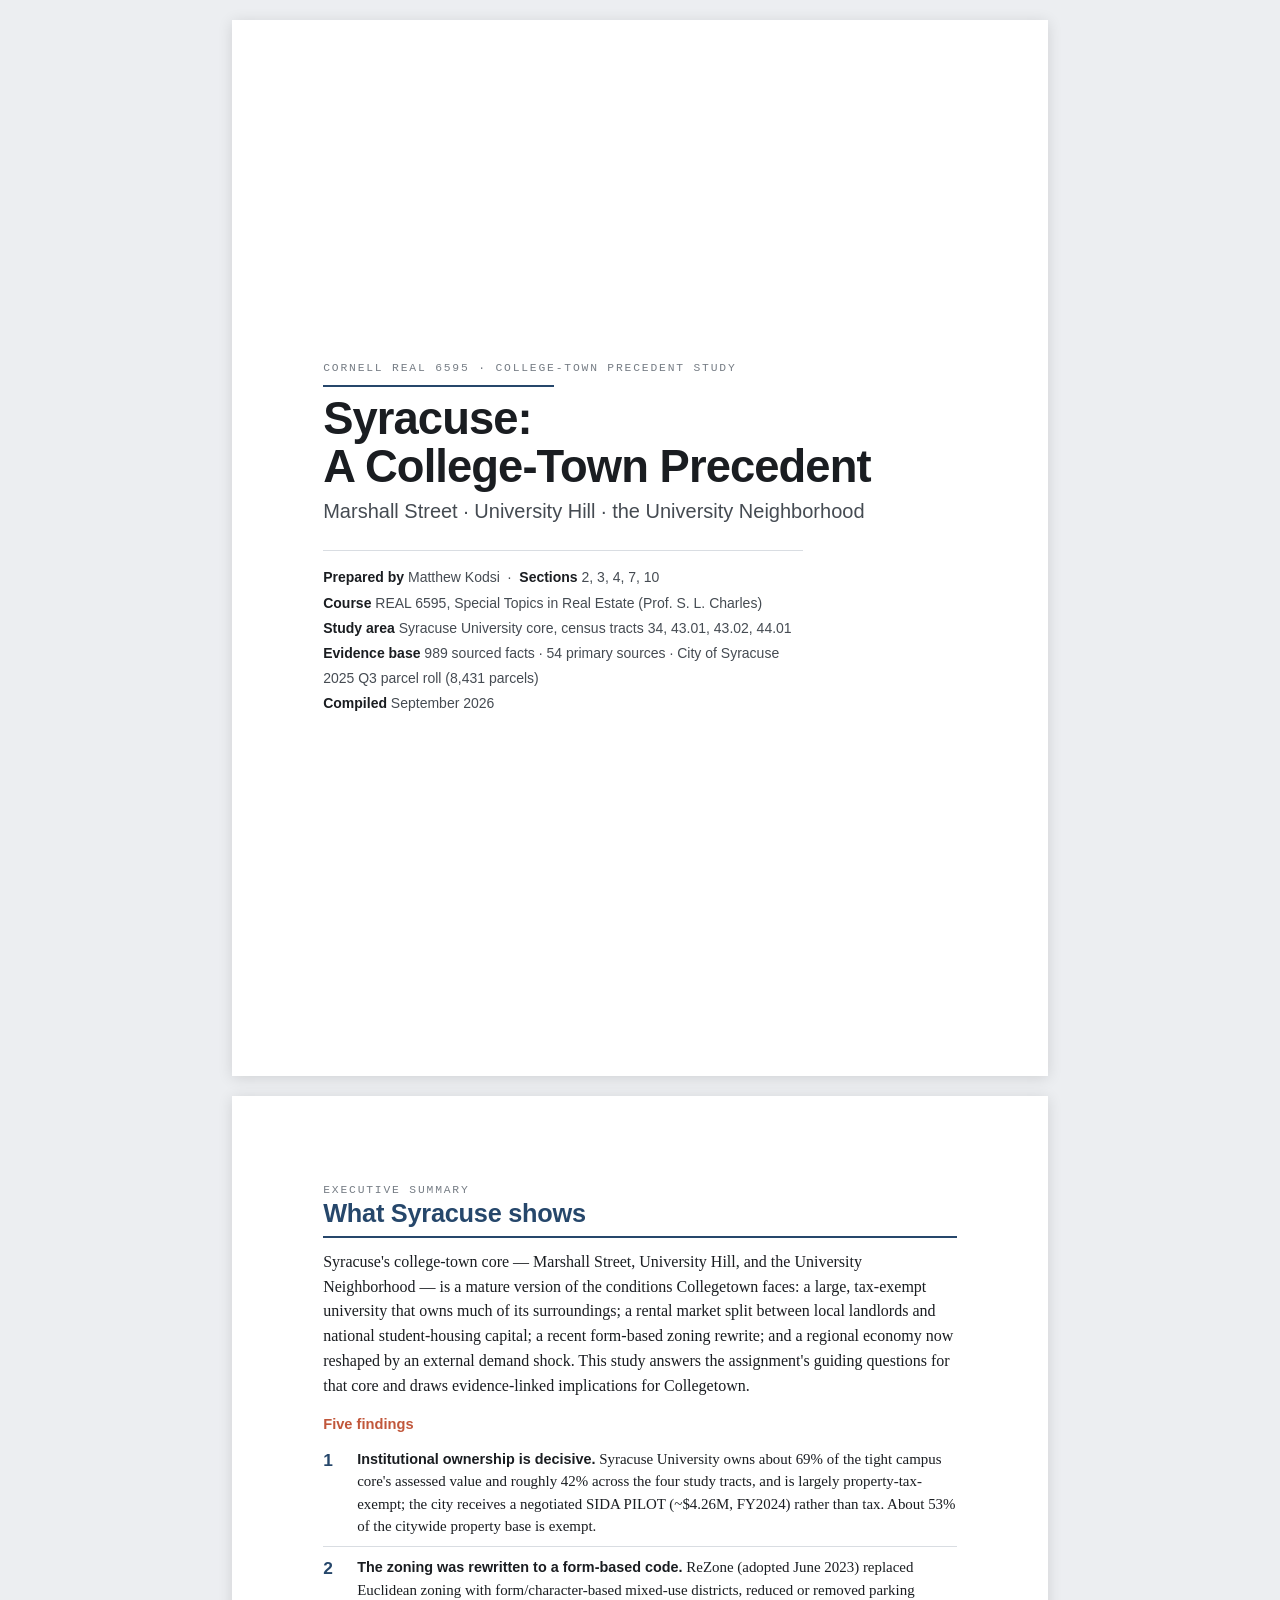
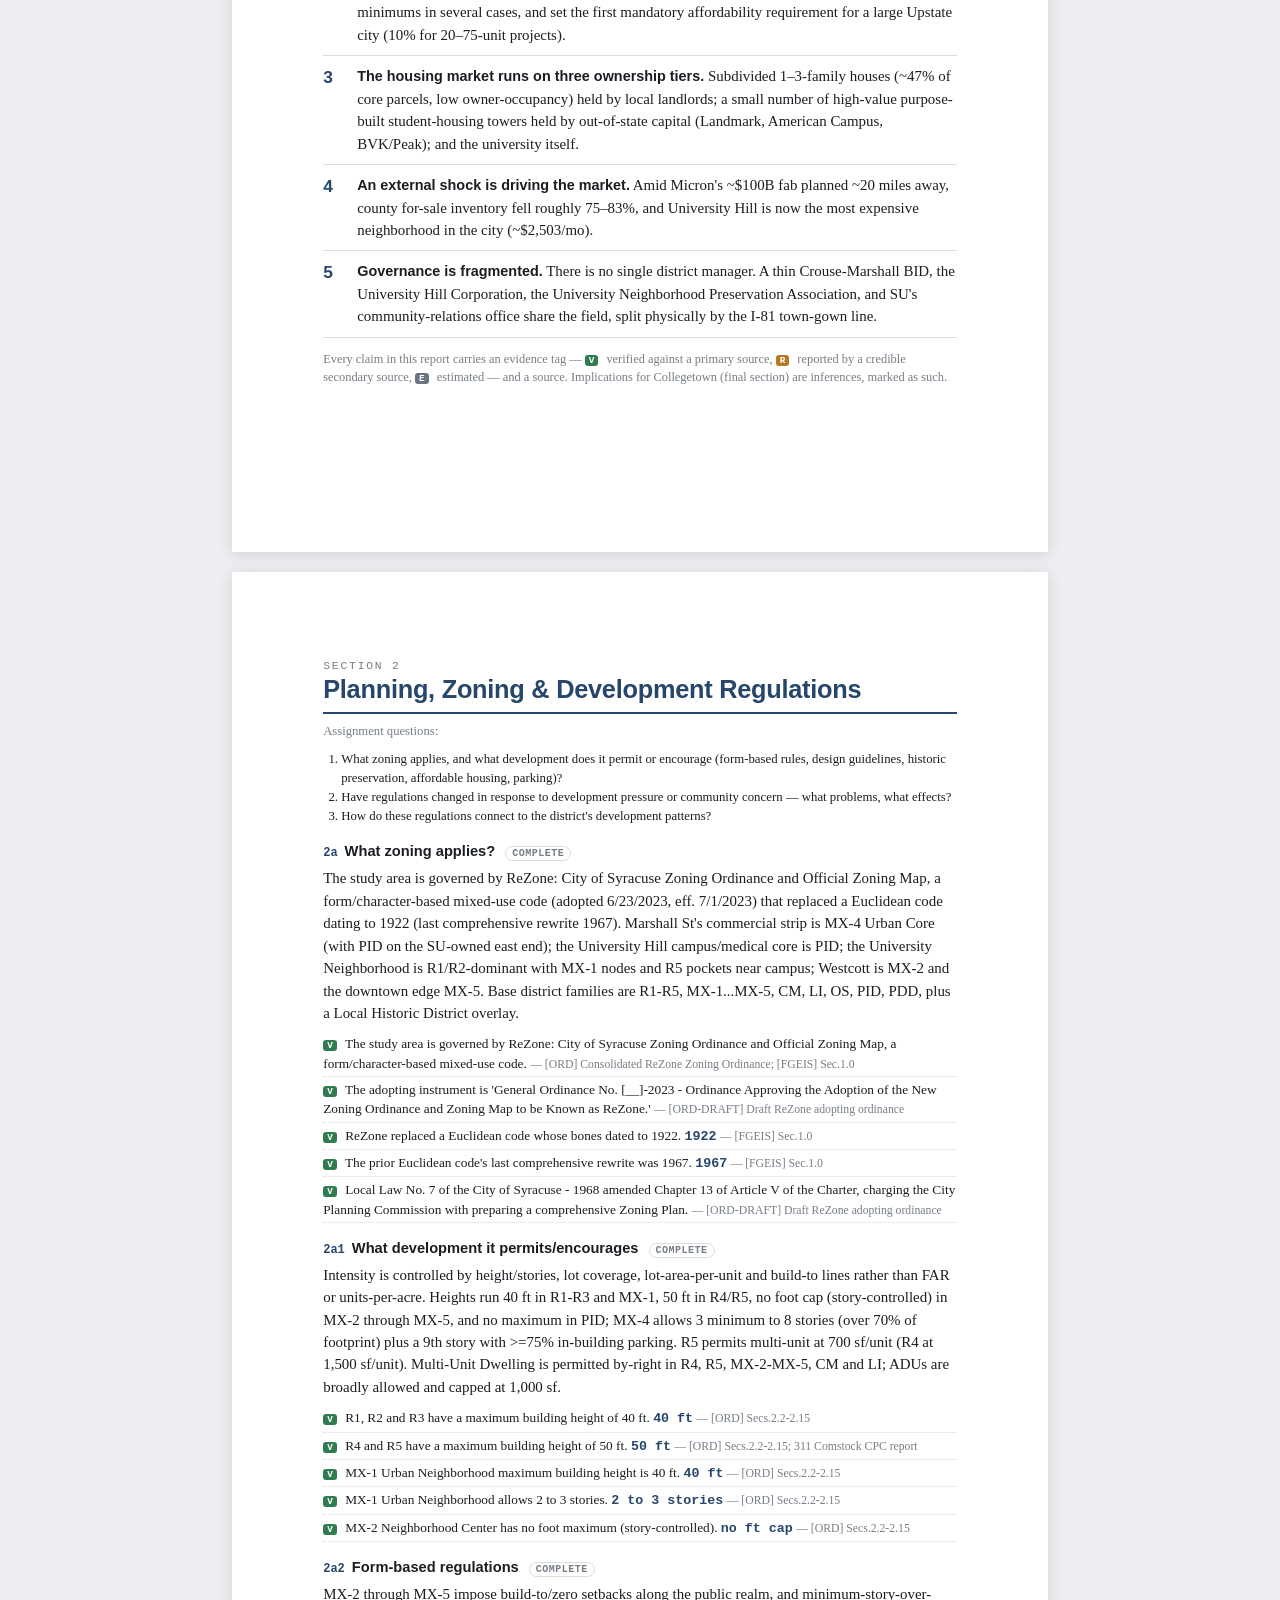
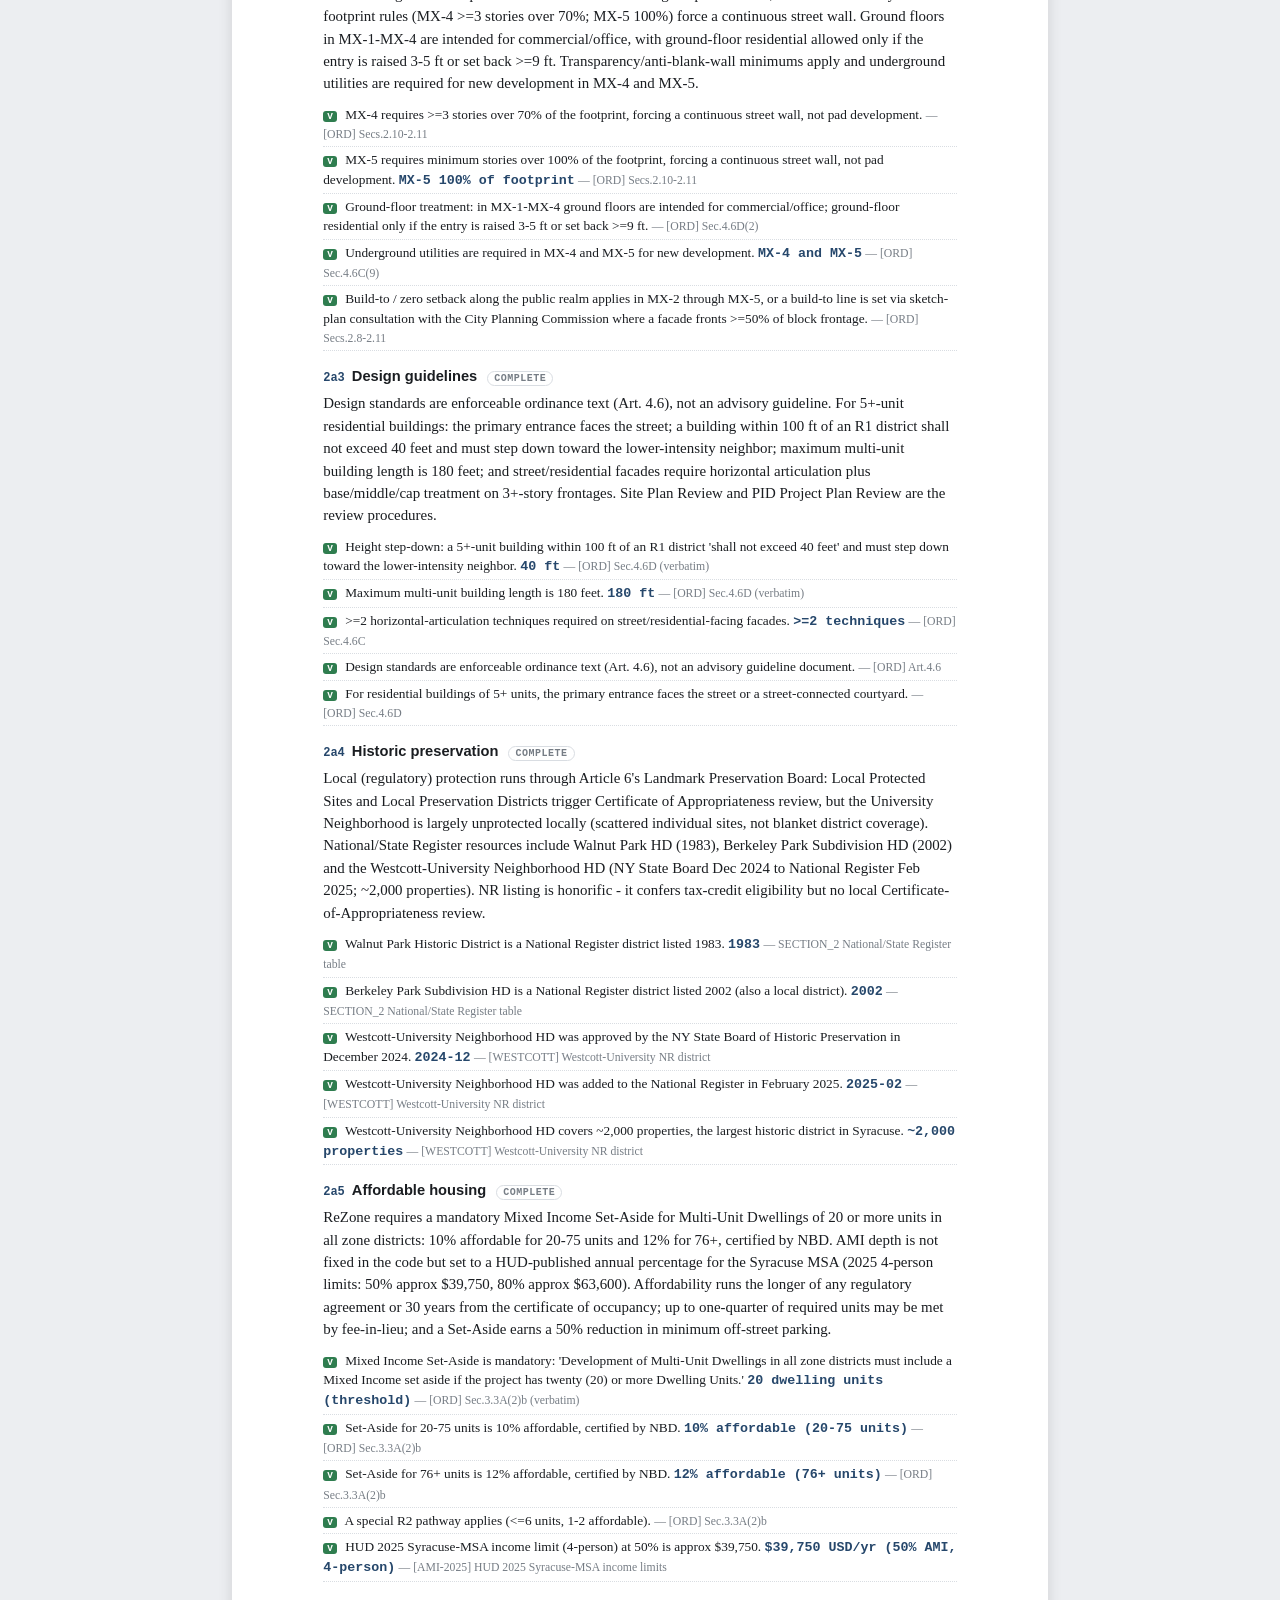
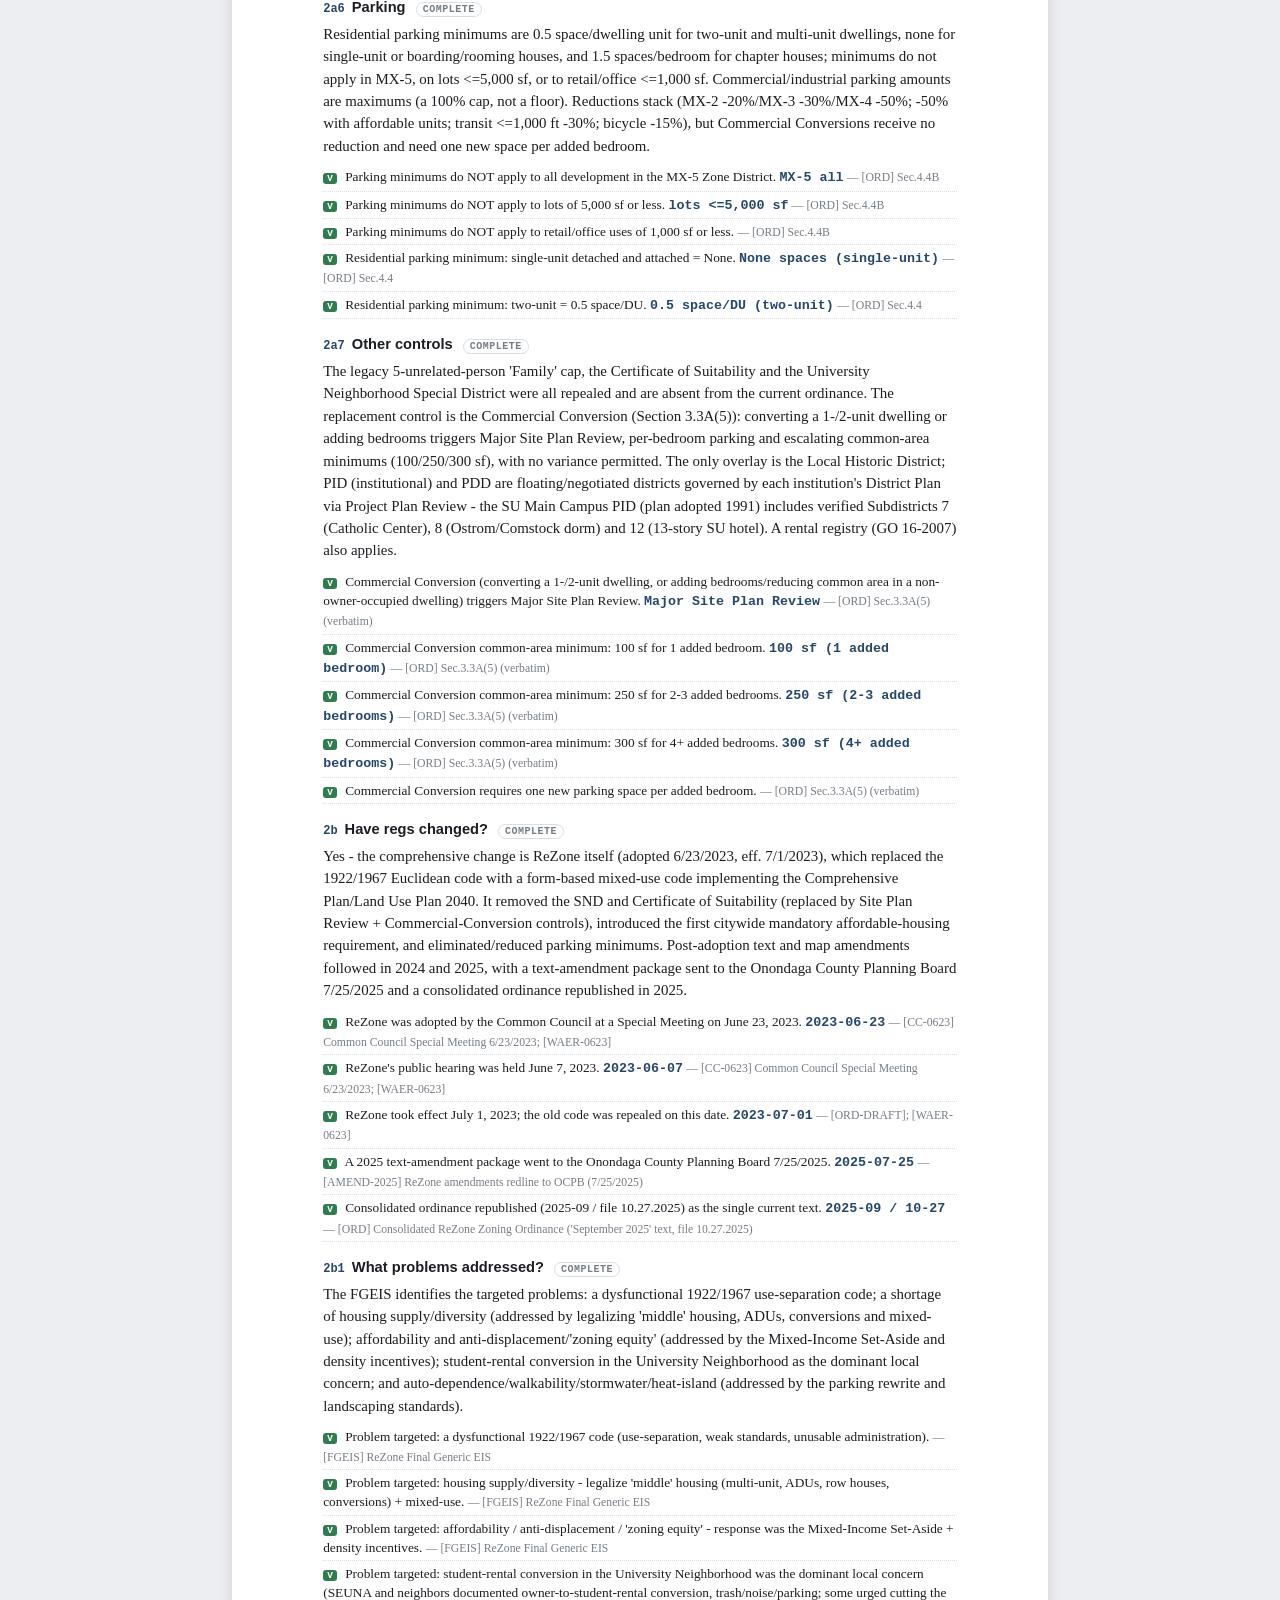
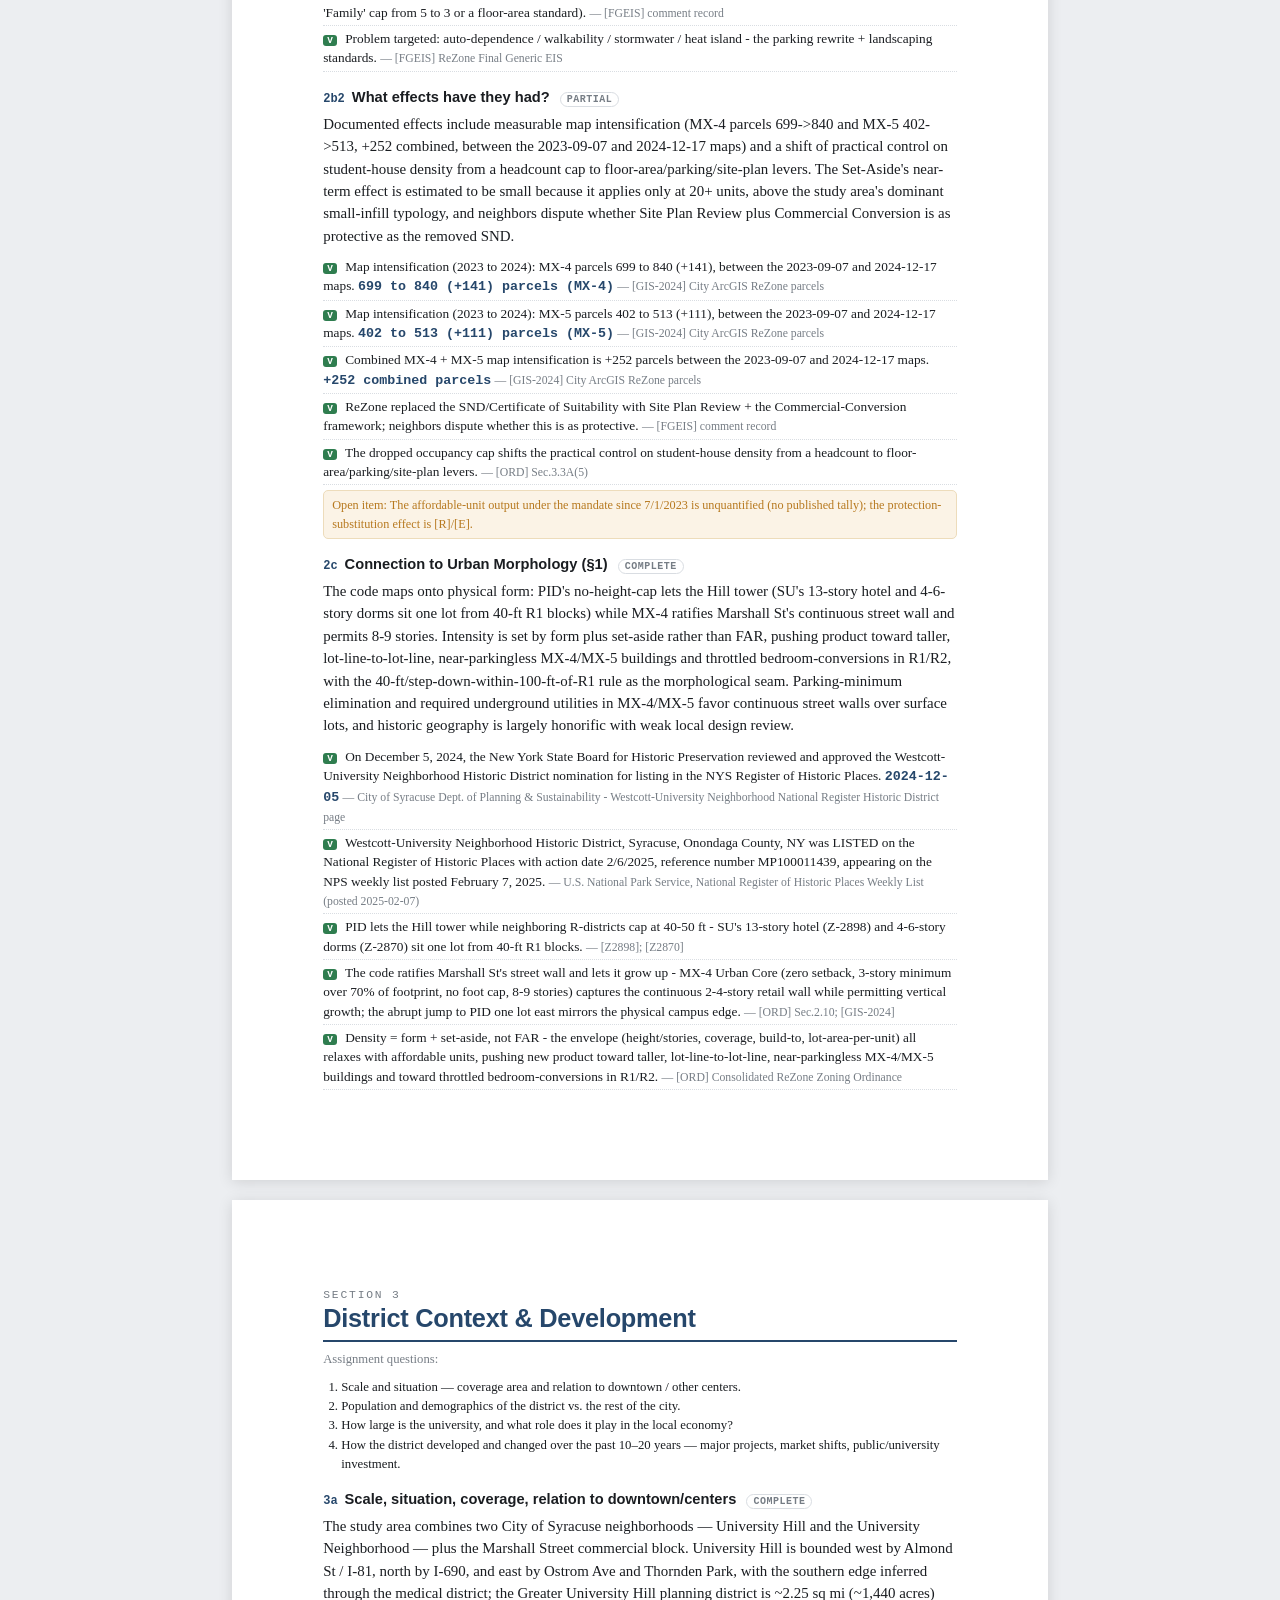
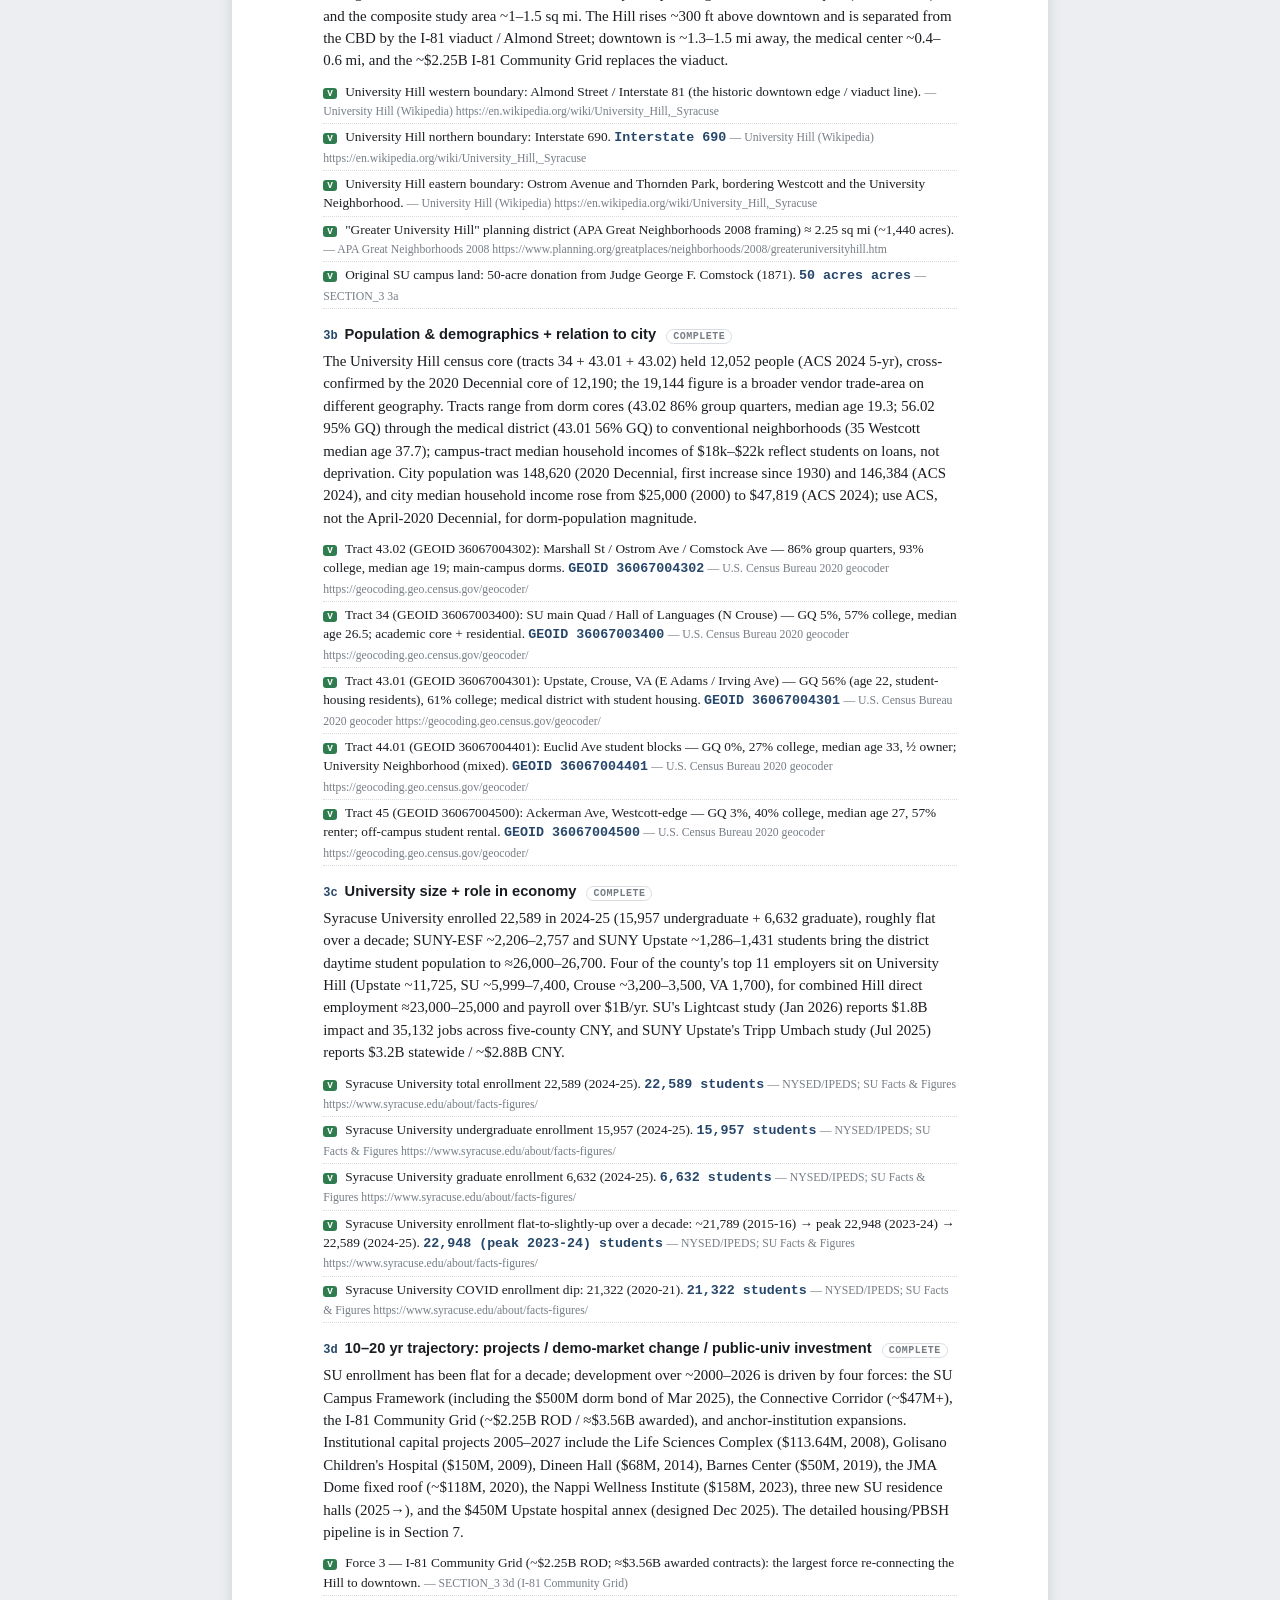
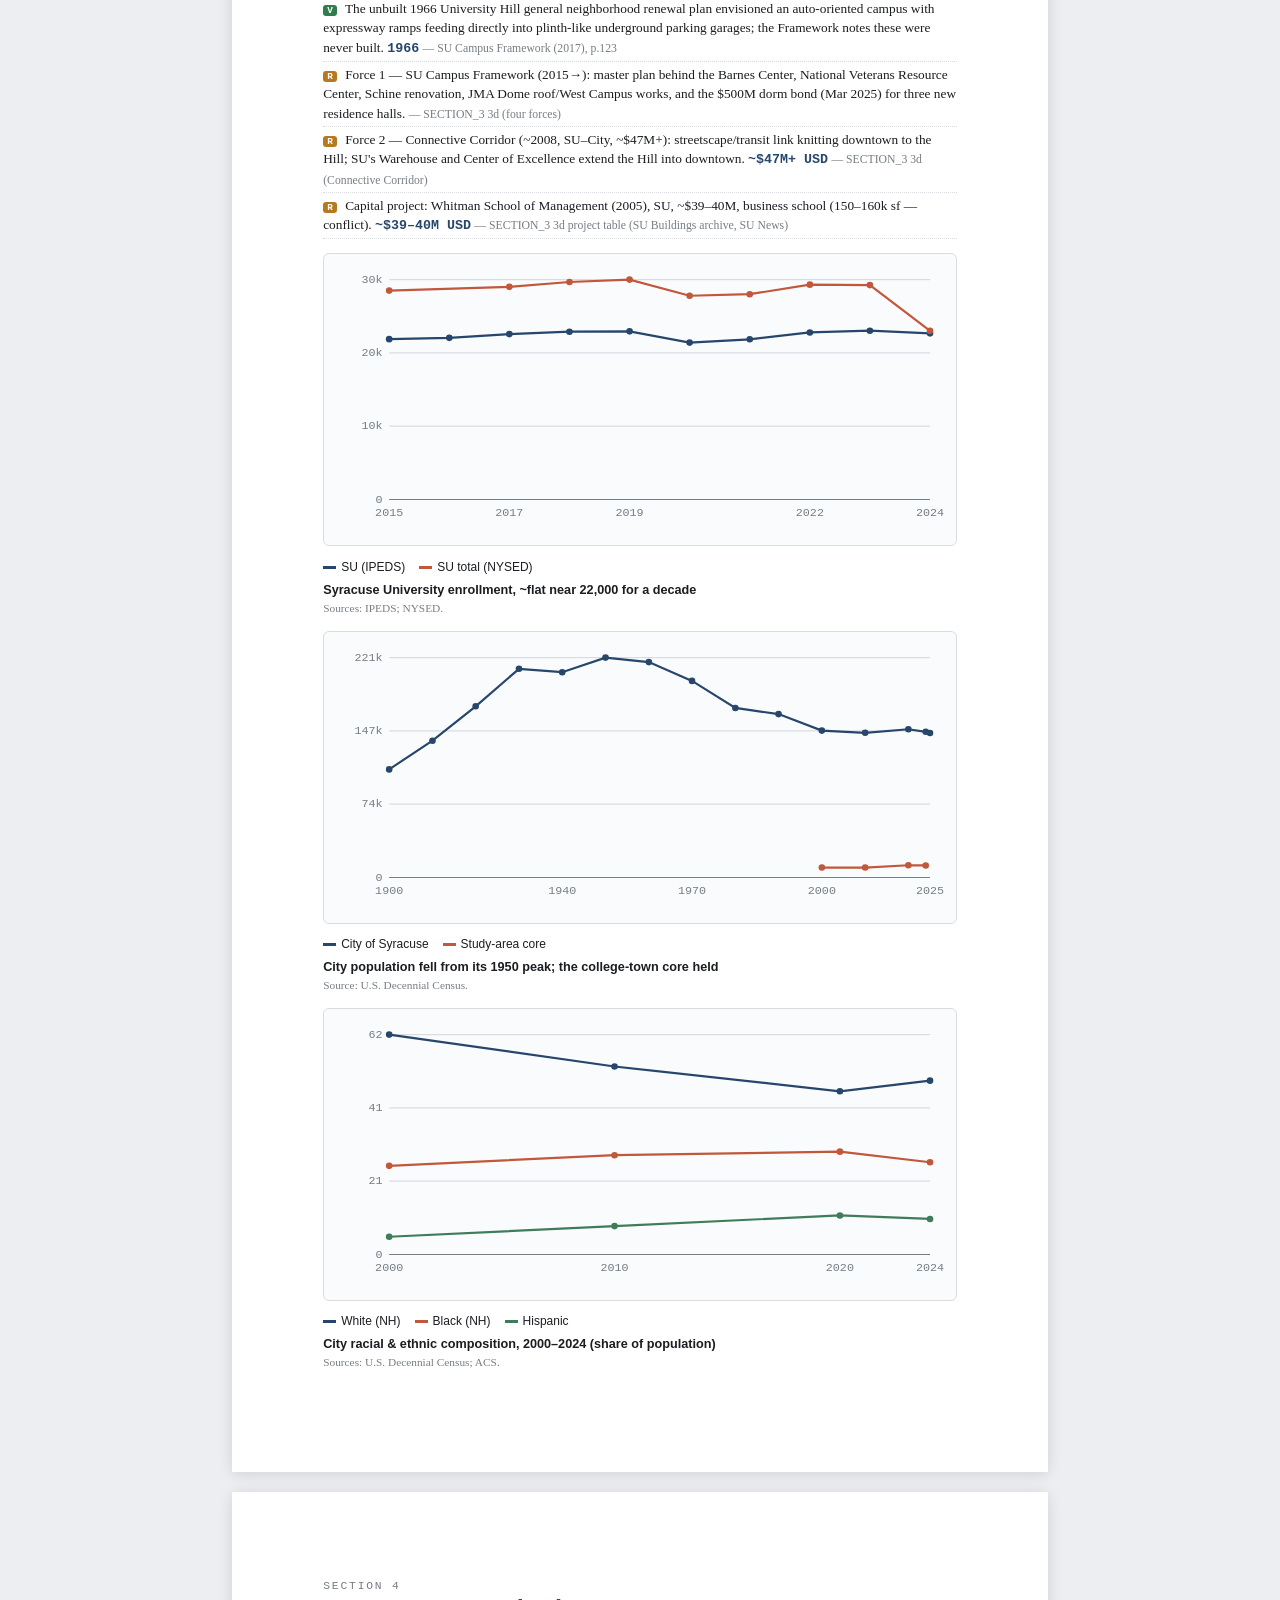
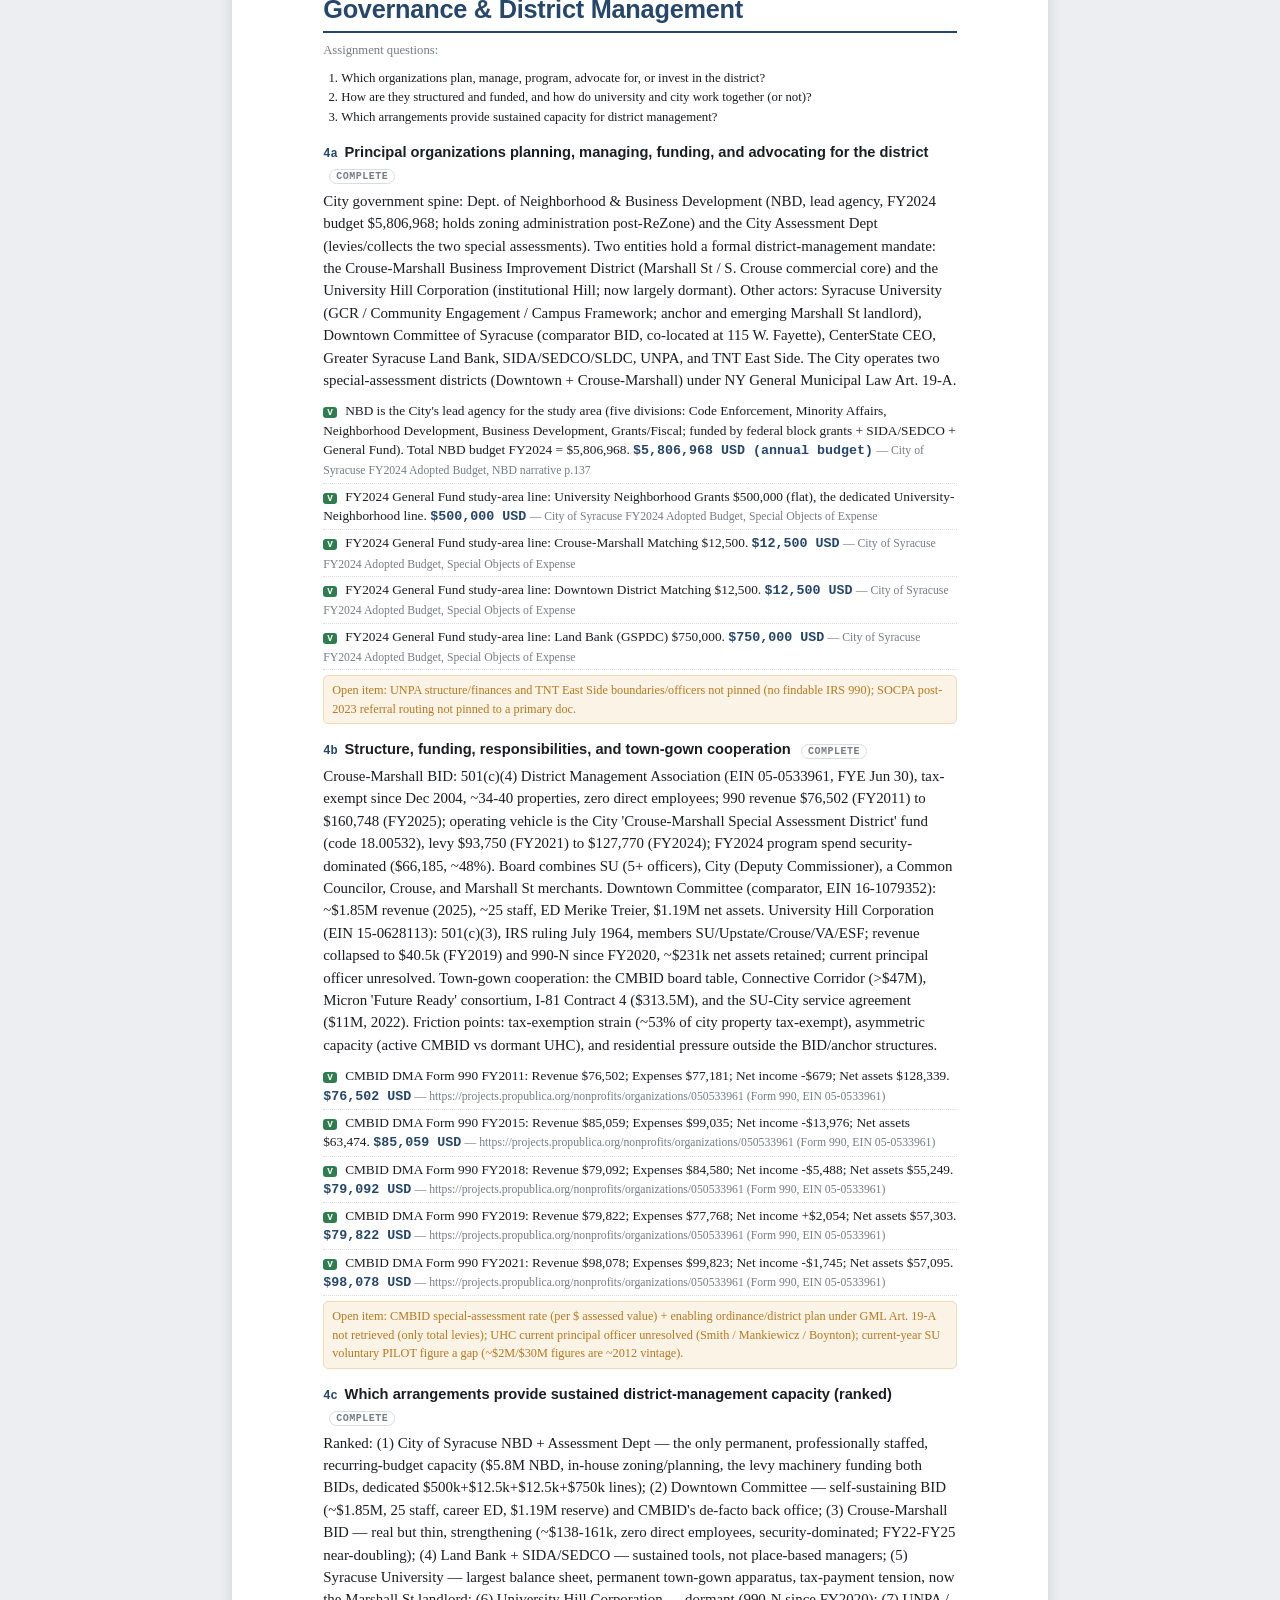
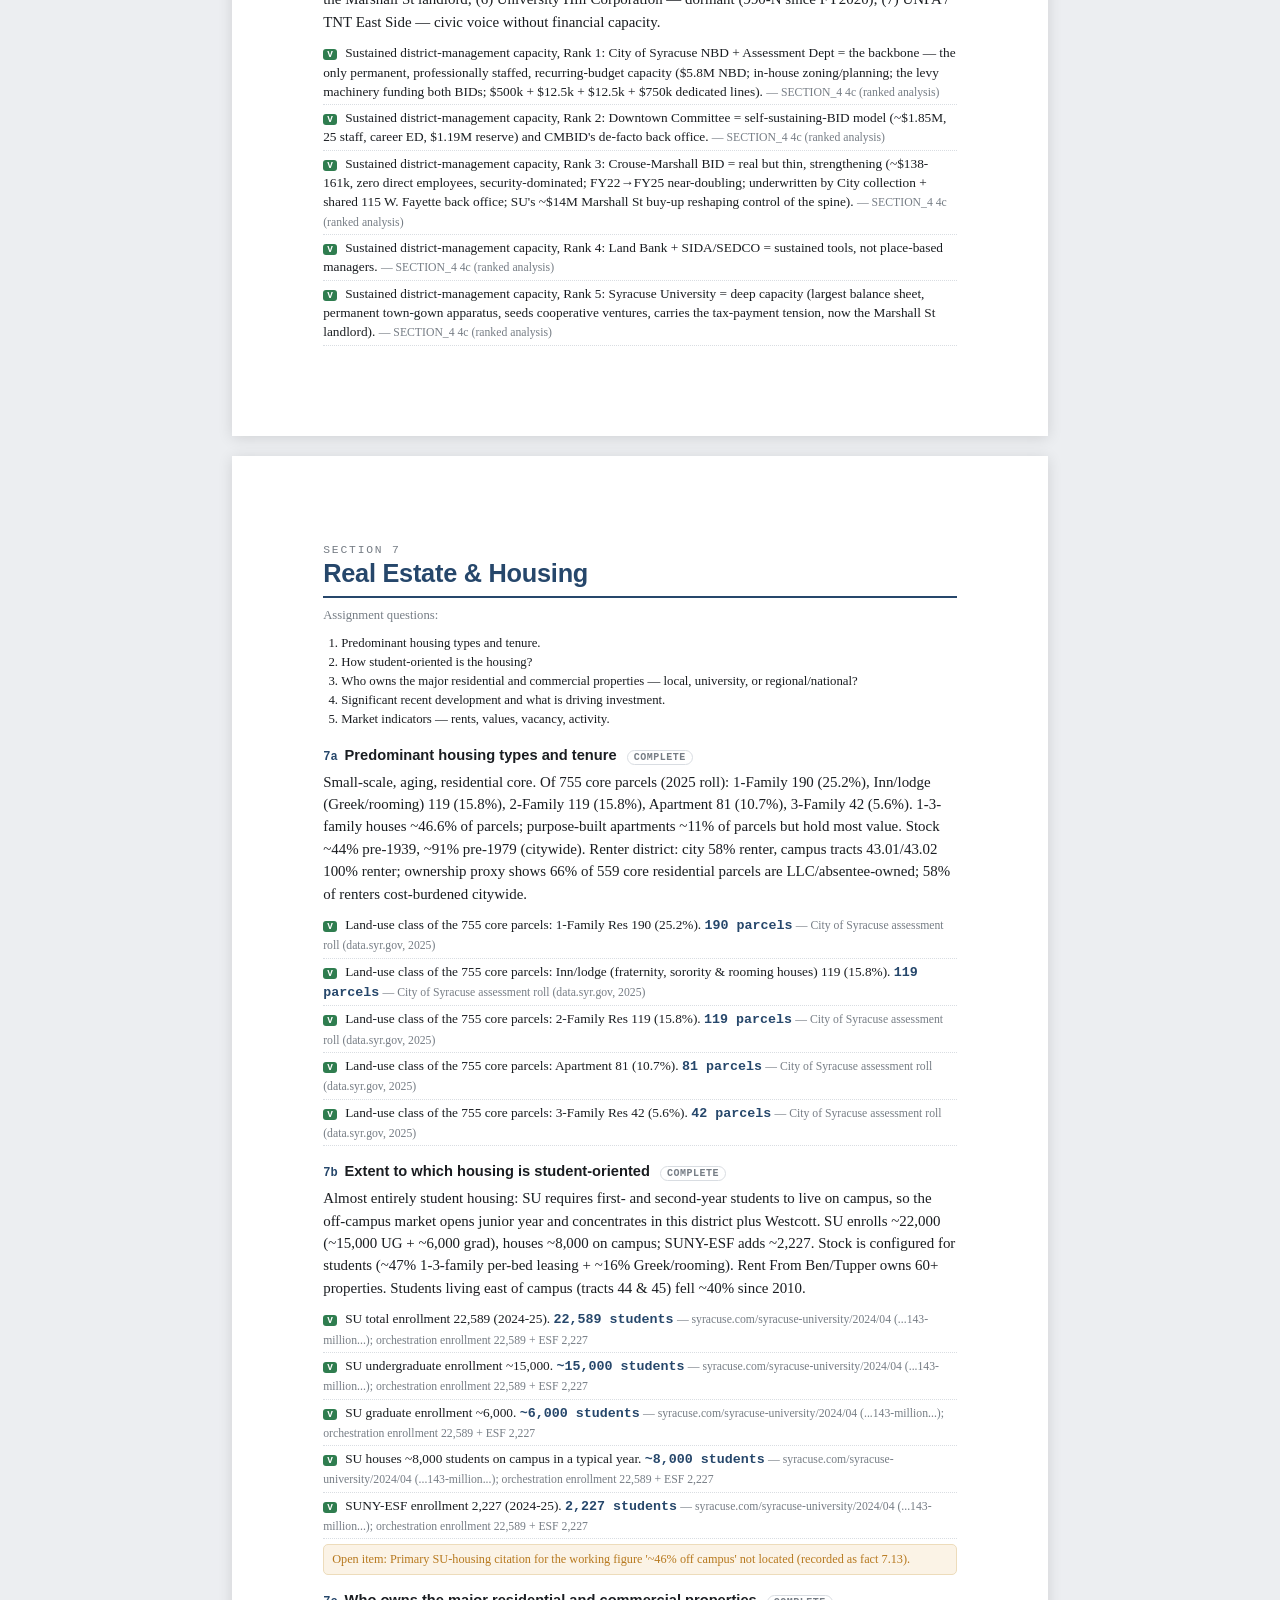
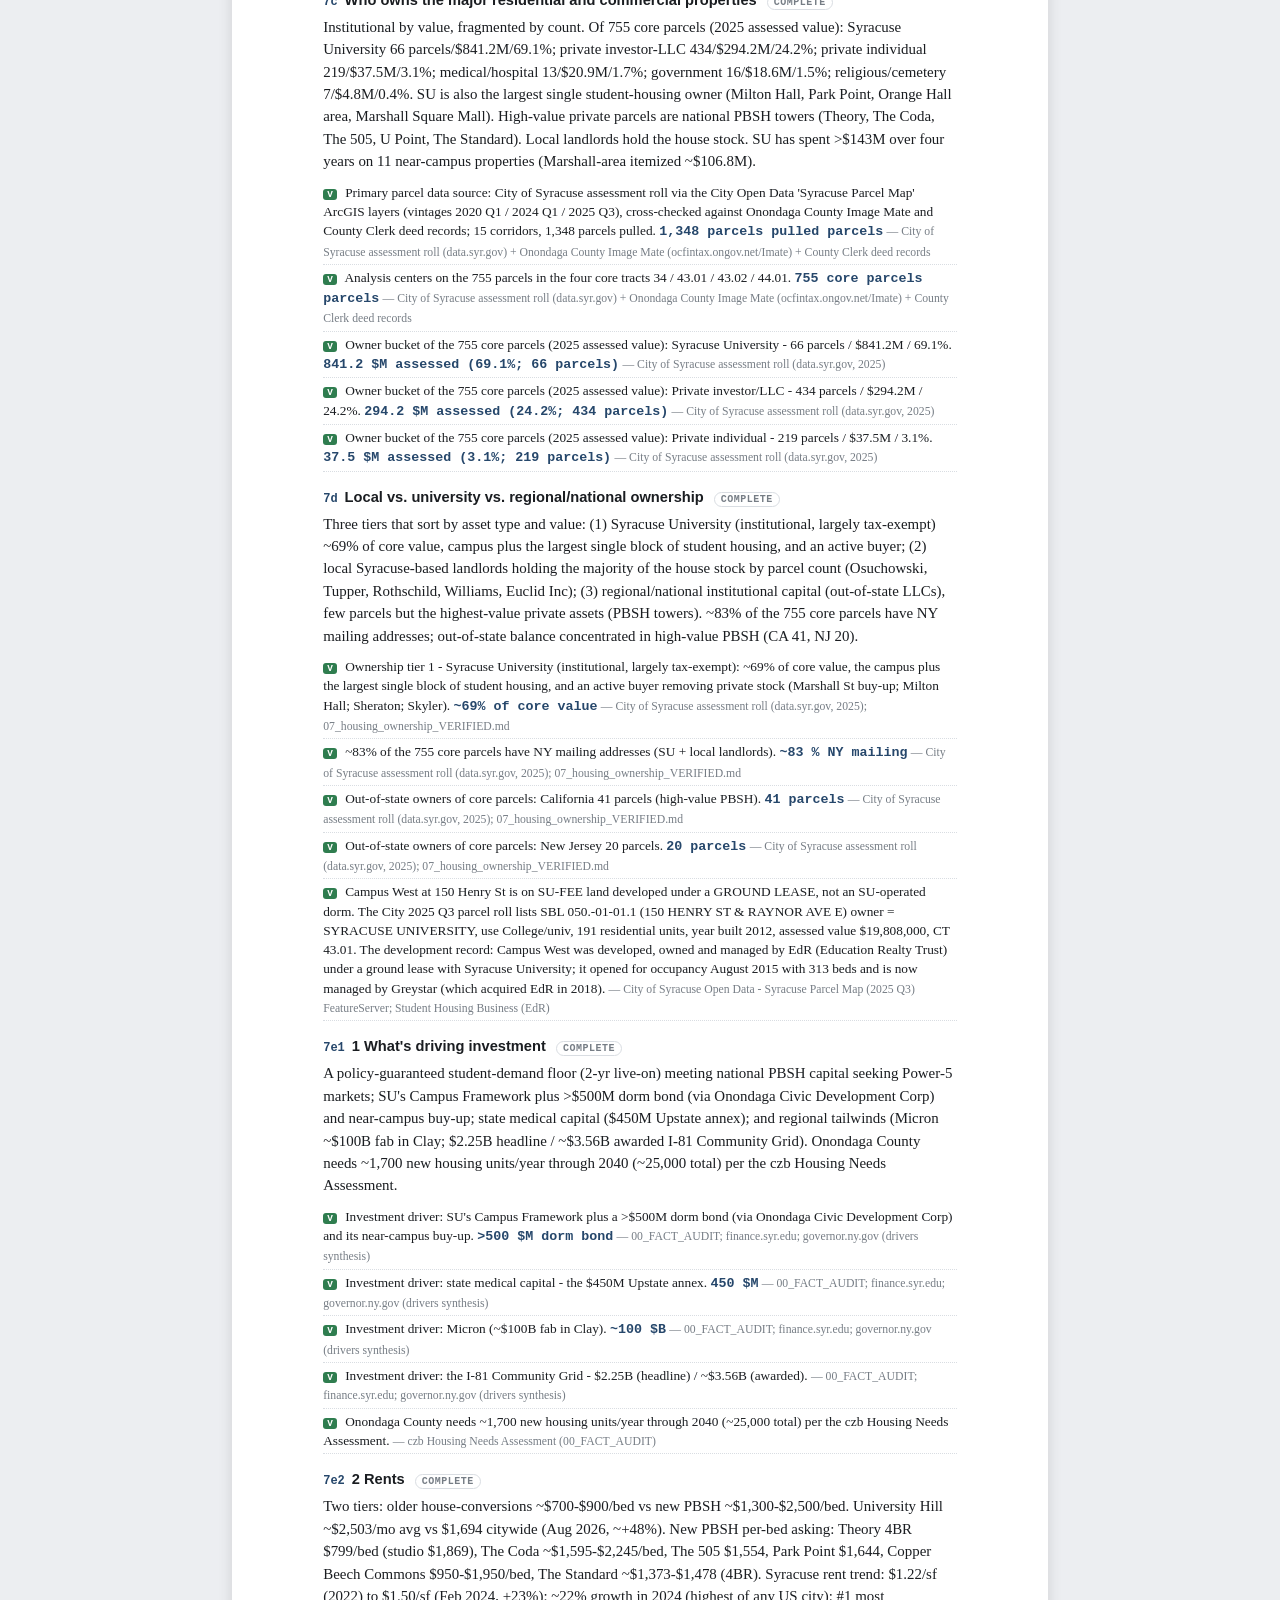
==== commit df51f689: "Add verified S&P AA- rating + $392M OCDC Series 2025 par for the SU dorm program (§7); second resear" ====
--- a/report.html
+++ b/report.html
@@ -75,7 +75,7 @@
       <div class="meta"><b>Prepared by</b> Matthew Kodsi &nbsp;·&nbsp; <b>Sections</b> 2, 3, 4, 7, 10<br>
       <b>Course</b> REAL 6595, Special Topics in Real Estate (Prof. S. L. Charles)<br>
       <b>Study area</b> Syracuse University core, census tracts 34, 43.01, 43.02, 44.01<br>
-      <b>Evidence base</b> 988 sourced facts · 53 primary sources · City of Syracuse 2025 Q3 parcel roll (8,431 parcels)<br>
+      <b>Evidence base</b> 989 sourced facts · 54 primary sources · City of Syracuse 2025 Q3 parcel roll (8,431 parcels)<br>
       <b>Compiled</b> September 2026</div></div></section><section class="page"><div class="eyebrow">Executive summary</div><h2>What Syracuse shows</h2><div class="rule"></div>
       <p class="lede" style="margin-top:12px">Syracuse&#x27;s college-town core — Marshall Street, University Hill, and the University Neighborhood — is a mature version of the conditions Collegetown faces: a large, tax-exempt university that owns much of its surroundings; a rental market split between local landlords and national student-housing capital; a recent form-based zoning rewrite; and a regional economy now reshaped by an external demand shock. This study answers the assignment&#x27;s guiding questions for that core and draws evidence-linked implications for Collegetown.</p>
       <h4>Five findings</h4><div class="kf"><div class="item"><div class="n">1</div><div><b>Institutional ownership is decisive.</b> Syracuse University owns about 69% of the tight campus core&#x27;s assessed value and roughly 42% across the four study tracts, and is largely property-tax-exempt; the city receives a negotiated SIDA PILOT (~$4.26M, FY2024) rather than tax. About 53% of the citywide property base is exempt.</div></div><div class="item"><div class="n">2</div><div><b>The zoning was rewritten to a form-based code.</b> ReZone (adopted June 2023) replaced Euclidean zoning with form/character-based mixed-use districts, reduced or removed parking minimums in several cases, and set the first mandatory affordability requirement for a large Upstate city (10% for 20–75-unit projects).</div></div><div class="item"><div class="n">3</div><div><b>The housing market runs on three ownership tiers.</b> Subdivided 1–3-family houses (~47% of core parcels, low owner-occupancy) held by local landlords; a small number of high-value purpose-built student-housing towers held by out-of-state capital (Landmark, American Campus, BVK/Peak); and the university itself.</div></div><div class="item"><div class="n">4</div><div><b>An external shock is driving the market.</b> Amid Micron&#x27;s ~$100B fab planned ~20 miles away, county for-sale inventory fell roughly 75–83%, and University Hill is now the most expensive neighborhood in the city (~$2,503/mo).</div></div><div class="item"><div class="n">5</div><div><b>Governance is fragmented.</b> There is no single district manager. A thin Crouse-Marshall BID, the University Hill Corporation, the University Neighborhood Preservation Association, and SU&#x27;s community-relations office share the field, split physically by the I-81 town-gown line.</div></div></div>
@@ -213,5 +213,5 @@
       <h4>Two caveats that shape every number</h4>
       <p style="font-size:10pt"><b>Assessed value ≠ market value.</b> Syracuse's last citywide revaluation before this cycle was in the mid-1990s; its first reval in roughly 30 years was underway in 2024–25. Roll values understate the market — SU's own purchases have run about 6× assessed — so ownership <i>shares</i> are more reliable than dollar levels.</p>
       <p style="font-size:10pt"><b>The "SU owns most of it" figure is boundary-dependent.</b> Syracuse University's share of assessed value is about 70.9% in the campus-heart tract (43.02), ~46% across the campus core excluding residential, and ~42% across all four study tracts. This report states the boundary with the figure.</p>
-      <h3>Primary sources (53)</h3><div class="srcs"><div class="s"><b>ReZone Ordinance (operative text, consolidated 10.27.2025)</b> — City of Syracuse (ordinance).</div><div class="s"><b>ReZone FGEIS (10/28/2022)</b> — City of Syracuse (report).</div><div class="s"><b>Draft adopting ordinance (legal lineage)</b> — City of Syracuse (ordinance).</div><div class="s"><b>Common Council adoption (6/23/2023)</b> — City of Syracuse Common Council (government).</div><div class="s"><b>2025 amendments → County Planning Board (7/25/2025)</b> — City of Syracuse (ordinance).</div><div class="s"><b>ReZone parcel GIS (fee-owner + zone, 2024-12-17)</b> — City of Syracuse (dataset).</div><div class="s"><b>CPC staff reports</b> — City of Syracuse City Planning Commission (government).</div><div class="s"><b>Westcott–University NR district</b> — City of Syracuse Department of Planning and Sustainability (government).</div><div class="s"><b>Rental Registry (GO 16-2007) + Auditor &quot;Runaway Rentals&quot; (1/22/2025)</b> — City of Syracuse (government).</div><div class="s"><b>City of Syracuse FY2024 Adopted Budget</b> — City of Syracuse (government).</div><div class="s"><b>Special Business Districts (BID framework)</b> — City of Syracuse Department of Assessment (government).</div><div class="s"><b>IRS 990s (ProPublica Nonprofit Explorer)</b> — ProPublica (irs990).</div><div class="s"><b>Crouse-Marshall BID</b> — Crouse-Marshall BID (government).</div><div class="s"><b>SU Government &amp; Community Relations</b> — Syracuse University (university).</div><div class="s"><b>SIDA / OCIDA projects</b> — City of Syracuse SIDA / OCIDA (government).</div><div class="s"><b>Census 2020 geocoder (tract assignment)</b> — U.S. Census Bureau (census).</div><div class="s"><b>ACS 2024 5-yr (via Census Reporter API)</b> — U.S. Census Bureau / Census Reporter (census).</div><div class="s"><b>Census QuickFacts (Syracuse + Onondaga)</b> — U.S. Census Bureau (census).</div><div class="s"><b>Decennial series (SF1 2000/2010, PL+DHC 2020)</b> — U.S. Census Bureau (census).</div><div class="s"><b>FRED time-series</b> — Federal Reserve Bank of St. Louis (dataset).</div><div class="s"><b>Onondaga major employers</b> — Onondaga County (government).</div><div class="s"><b>APA Great Neighborhoods (University Hill, 2008)</b> — American Planning Association (report).</div><div class="s"><b>SU Facts &amp; Figures / IPEDS</b> — Syracuse University (university).</div><div class="s"><b>SU $1.8B Lightcast impact (Jan 2026)</b> — Syracuse University (university).</div><div class="s"><b>SU buildings archive (dated project record)</b> — Syracuse University Libraries (university).</div><div class="s"><b>SU real estate / housing strategy</b> — Syracuse University (university).</div><div class="s"><b>SU $500M OCDC dorm bond</b> — Spectrum Local News (press).</div><div class="s"><b>NYSED enrollment</b> — New York State Education Department (government).</div><div class="s"><b>SUNY-ESF</b> — SUNY College of Environmental Science and Forestry (university).</div><div class="s"><b>SUNY Upstate impact ($3.2B) + $450M annex</b> — SUNY Upstate Medical University (university).</div><div class="s"><b>City assessment roll (parcel owner/value/class)</b> — City of Syracuse (data.syr.gov) (dataset).</div><div class="s"><b>Onondaga County Image Mate (parcel/deed)</b> — Onondaga County (dataset).</div><div class="s"><b>2024–25 revaluation</b> — Spectrum Local News (press).</div><div class="s"><b>SU $143M buy-up / Marshall St deals</b> — syracuse.com (press).</div><div class="s"><b>PBSH operators</b> — Various developers/operators (report).</div><div class="s"><b>Rent trackers</b> — RentCafe / Zumper (dataset).</div><div class="s"><b>&quot;Rent From Ben&quot; (60+ properties)</b> — Daily Orange / rentfromben.com (press).</div><div class="s"><b>I-81 contracts (Governor&#x27;s Office)</b> — New York State Governor&#x27;s Office (government).</div><div class="s"><b>I-81 project portal (NYSDOT)</b> — NYSDOT (government).</div><div class="s"><b>Housing CNY $150M</b> — New York State Governor&#x27;s Office (government).</div><div class="s"><b>Micron CIF ($500M / $43.5M tranche)</b> — Empire State Development / Governor&#x27;s Office (government).</div><div class="s"><b>Micron project + timeline</b> — Governor&#x27;s Office / Spectrum Local News (government).</div><div class="s"><b>czb Housing Needs Assessment (June 2024)</b> — czb / Onondaga County (report).</div><div class="s"><b>O-CHIP</b> — Onondaga County (government).</div><div class="s"><b>ON-RAMP ($80M)</b> — New York State Governor&#x27;s Office / LocalSYR (government).</div><div class="s"><b>Pedestrian fatalities (July 2025)</b> — Daily Orange / Spectrum Local News (press).</div><div class="s"><b>Lead-in-water</b> — NRDC (press).</div><div class="s"><b>Blueprint 15 / East Adams ($50M HUD)</b> — Blueprint 15 / Purpose Built Communities (report).</div><div class="s"><b>Syracuse University Campus Framework (Full Report, DRAFT, 2017-2037)</b> — Syracuse University with Sasaki Associates (plan).</div><div class="s"><b>Campus Framework 2023 Refresh (Addendum)</b> — Syracuse University with Sasaki Associates (plan).</div><div class="s"><b>Comprehensive Plan 2040 + Land Use &amp; Development Plan 2040</b> — City of Syracuse Dept. of Planning &amp; Sustainability (plan).</div><div class="s"><b>Runaway Rentals: Enforcement and Effectiveness of Syracuse&#x27;s Rental Registry</b> — Syracuse City Auditor (Alexander Marion) (report).</div><div class="s"><b>First Phase of the University&#x27;s New Strategic Housing Plan</b> — Syracuse University (Chancellor&#x27;s Office) (announcement).</div></div>
+      <h3>Primary sources (54)</h3><div class="srcs"><div class="s"><b>ReZone Ordinance (operative text, consolidated 10.27.2025)</b> — City of Syracuse (ordinance).</div><div class="s"><b>ReZone FGEIS (10/28/2022)</b> — City of Syracuse (report).</div><div class="s"><b>Draft adopting ordinance (legal lineage)</b> — City of Syracuse (ordinance).</div><div class="s"><b>Common Council adoption (6/23/2023)</b> — City of Syracuse Common Council (government).</div><div class="s"><b>2025 amendments → County Planning Board (7/25/2025)</b> — City of Syracuse (ordinance).</div><div class="s"><b>ReZone parcel GIS (fee-owner + zone, 2024-12-17)</b> — City of Syracuse (dataset).</div><div class="s"><b>CPC staff reports</b> — City of Syracuse City Planning Commission (government).</div><div class="s"><b>Westcott–University NR district</b> — City of Syracuse Department of Planning and Sustainability (government).</div><div class="s"><b>Rental Registry (GO 16-2007) + Auditor &quot;Runaway Rentals&quot; (1/22/2025)</b> — City of Syracuse (government).</div><div class="s"><b>City of Syracuse FY2024 Adopted Budget</b> — City of Syracuse (government).</div><div class="s"><b>Special Business Districts (BID framework)</b> — City of Syracuse Department of Assessment (government).</div><div class="s"><b>IRS 990s (ProPublica Nonprofit Explorer)</b> — ProPublica (irs990).</div><div class="s"><b>Crouse-Marshall BID</b> — Crouse-Marshall BID (government).</div><div class="s"><b>SU Government &amp; Community Relations</b> — Syracuse University (university).</div><div class="s"><b>SIDA / OCIDA projects</b> — City of Syracuse SIDA / OCIDA (government).</div><div class="s"><b>Census 2020 geocoder (tract assignment)</b> — U.S. Census Bureau (census).</div><div class="s"><b>ACS 2024 5-yr (via Census Reporter API)</b> — U.S. Census Bureau / Census Reporter (census).</div><div class="s"><b>Census QuickFacts (Syracuse + Onondaga)</b> — U.S. Census Bureau (census).</div><div class="s"><b>Decennial series (SF1 2000/2010, PL+DHC 2020)</b> — U.S. Census Bureau (census).</div><div class="s"><b>FRED time-series</b> — Federal Reserve Bank of St. Louis (dataset).</div><div class="s"><b>Onondaga major employers</b> — Onondaga County (government).</div><div class="s"><b>APA Great Neighborhoods (University Hill, 2008)</b> — American Planning Association (report).</div><div class="s"><b>SU Facts &amp; Figures / IPEDS</b> — Syracuse University (university).</div><div class="s"><b>SU $1.8B Lightcast impact (Jan 2026)</b> — Syracuse University (university).</div><div class="s"><b>SU buildings archive (dated project record)</b> — Syracuse University Libraries (university).</div><div class="s"><b>SU real estate / housing strategy</b> — Syracuse University (university).</div><div class="s"><b>SU $500M OCDC dorm bond</b> — Spectrum Local News (press).</div><div class="s"><b>NYSED enrollment</b> — New York State Education Department (government).</div><div class="s"><b>SUNY-ESF</b> — SUNY College of Environmental Science and Forestry (university).</div><div class="s"><b>SUNY Upstate impact ($3.2B) + $450M annex</b> — SUNY Upstate Medical University (university).</div><div class="s"><b>City assessment roll (parcel owner/value/class)</b> — City of Syracuse (data.syr.gov) (dataset).</div><div class="s"><b>Onondaga County Image Mate (parcel/deed)</b> — Onondaga County (dataset).</div><div class="s"><b>2024–25 revaluation</b> — Spectrum Local News (press).</div><div class="s"><b>SU $143M buy-up / Marshall St deals</b> — syracuse.com (press).</div><div class="s"><b>PBSH operators</b> — Various developers/operators (report).</div><div class="s"><b>Rent trackers</b> — RentCafe / Zumper (dataset).</div><div class="s"><b>&quot;Rent From Ben&quot; (60+ properties)</b> — Daily Orange / rentfromben.com (press).</div><div class="s"><b>I-81 contracts (Governor&#x27;s Office)</b> — New York State Governor&#x27;s Office (government).</div><div class="s"><b>I-81 project portal (NYSDOT)</b> — NYSDOT (government).</div><div class="s"><b>Housing CNY $150M</b> — New York State Governor&#x27;s Office (government).</div><div class="s"><b>Micron CIF ($500M / $43.5M tranche)</b> — Empire State Development / Governor&#x27;s Office (government).</div><div class="s"><b>Micron project + timeline</b> — Governor&#x27;s Office / Spectrum Local News (government).</div><div class="s"><b>czb Housing Needs Assessment (June 2024)</b> — czb / Onondaga County (report).</div><div class="s"><b>O-CHIP</b> — Onondaga County (government).</div><div class="s"><b>ON-RAMP ($80M)</b> — New York State Governor&#x27;s Office / LocalSYR (government).</div><div class="s"><b>Pedestrian fatalities (July 2025)</b> — Daily Orange / Spectrum Local News (press).</div><div class="s"><b>Lead-in-water</b> — NRDC (press).</div><div class="s"><b>Blueprint 15 / East Adams ($50M HUD)</b> — Blueprint 15 / Purpose Built Communities (report).</div><div class="s"><b>Syracuse University Campus Framework (Full Report, DRAFT, 2017-2037)</b> — Syracuse University with Sasaki Associates (plan).</div><div class="s"><b>Campus Framework 2023 Refresh (Addendum)</b> — Syracuse University with Sasaki Associates (plan).</div><div class="s"><b>Comprehensive Plan 2040 + Land Use &amp; Development Plan 2040</b> — City of Syracuse Dept. of Planning &amp; Sustainability (plan).</div><div class="s"><b>Runaway Rentals: Enforcement and Effectiveness of Syracuse&#x27;s Rental Registry</b> — Syracuse City Auditor (Alexander Marion) (report).</div><div class="s"><b>First Phase of the University&#x27;s New Strategic Housing Plan</b> — Syracuse University (Chancellor&#x27;s Office) (announcement).</div><div class="s"><b>S&amp;P Global Ratings — OCDC (Syracuse University) Series 2025 Revenue Bonds</b> — S&amp;P Global Ratings (rating).</div></div>
       <div class="footer">Syracuse College-Town Precedent Study · Sections 2·3·4·7·10 · M. Kodsi · The interactive reference tool (map, charts, full fact base) accompanies this report.</div></section></body></html>
